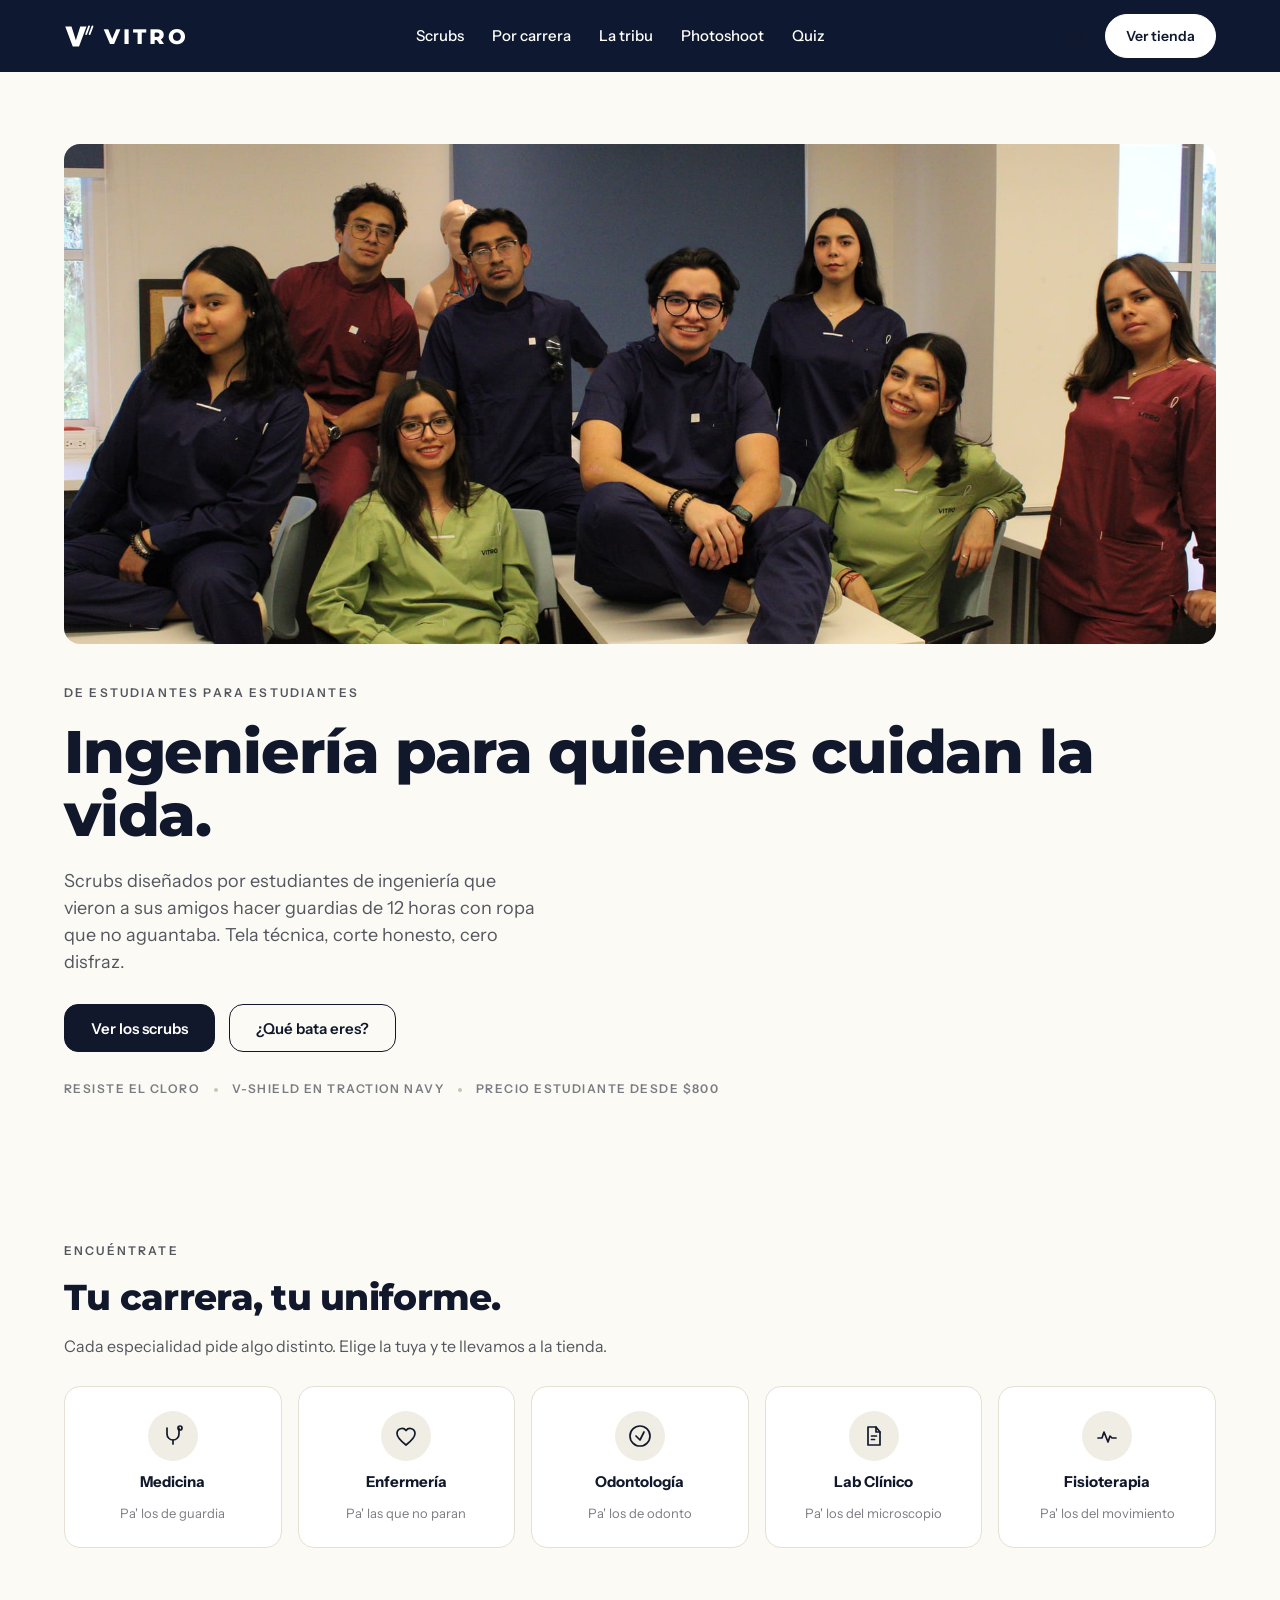
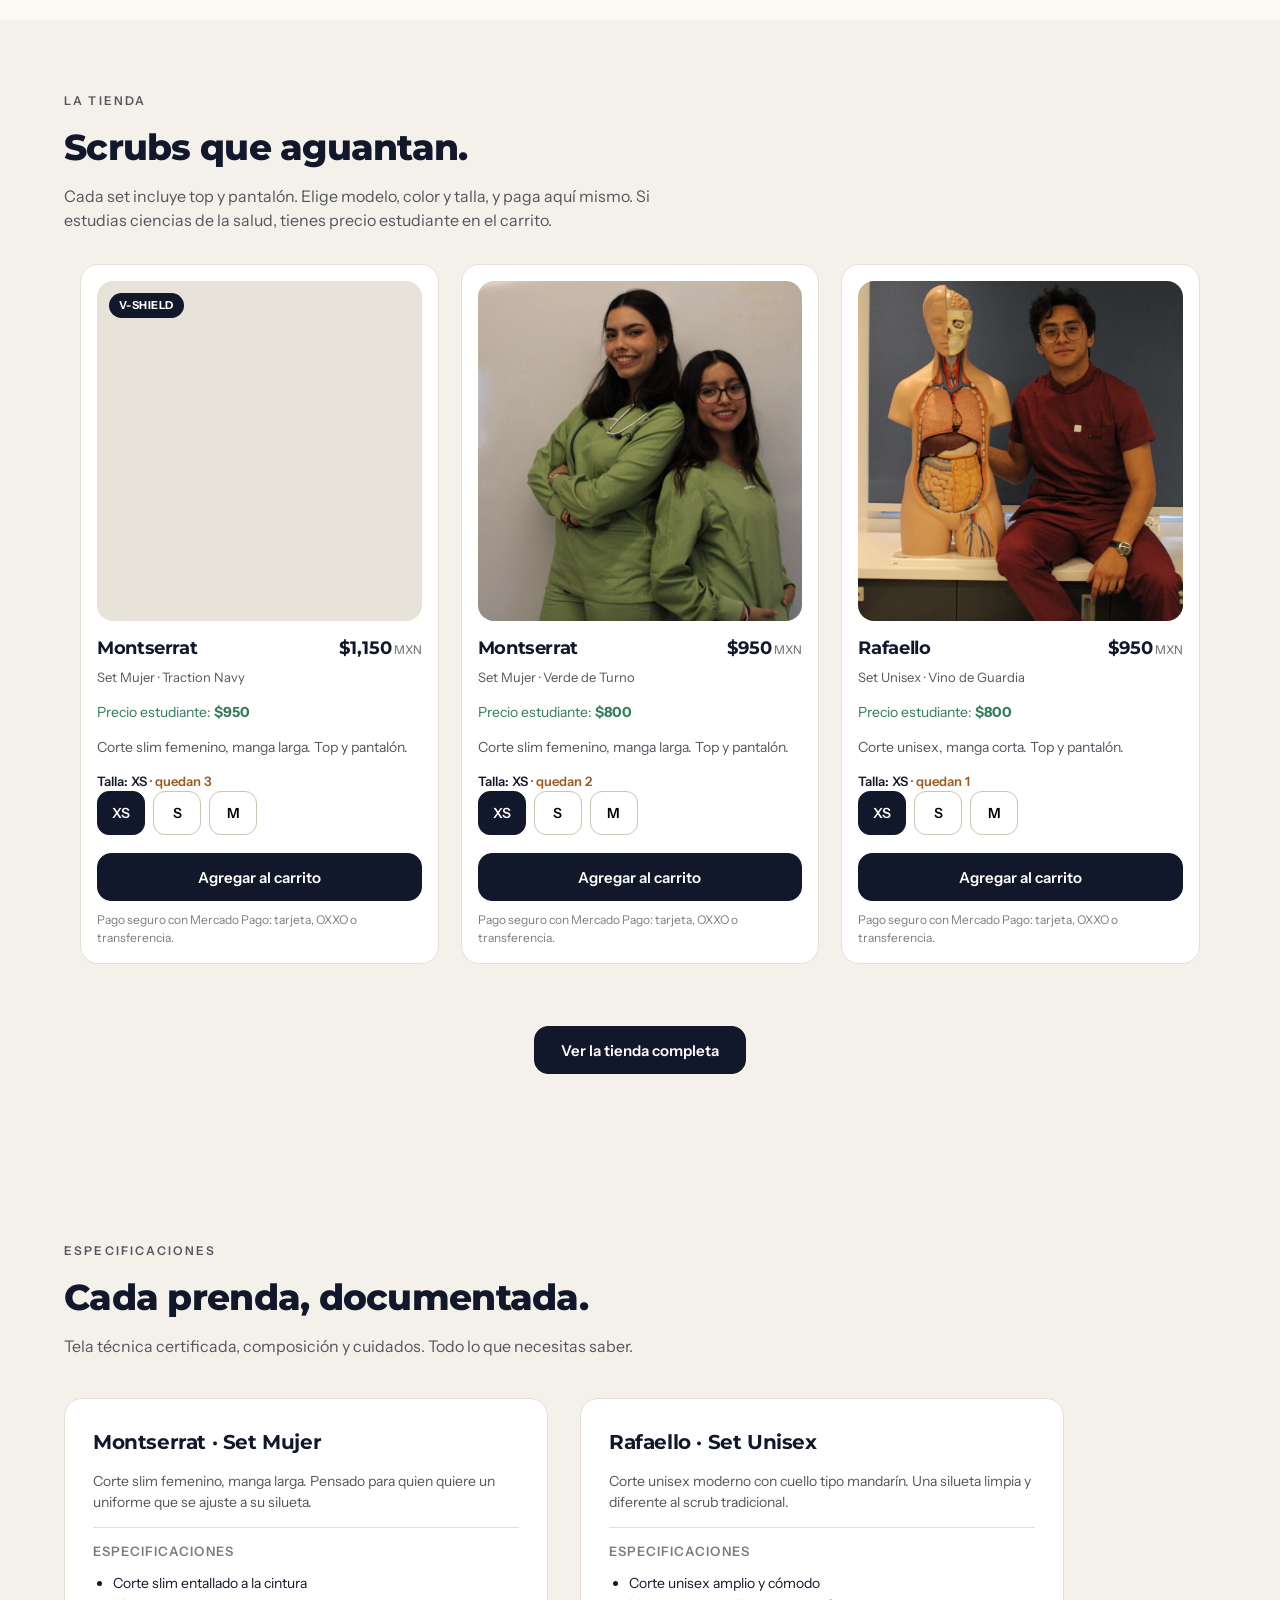
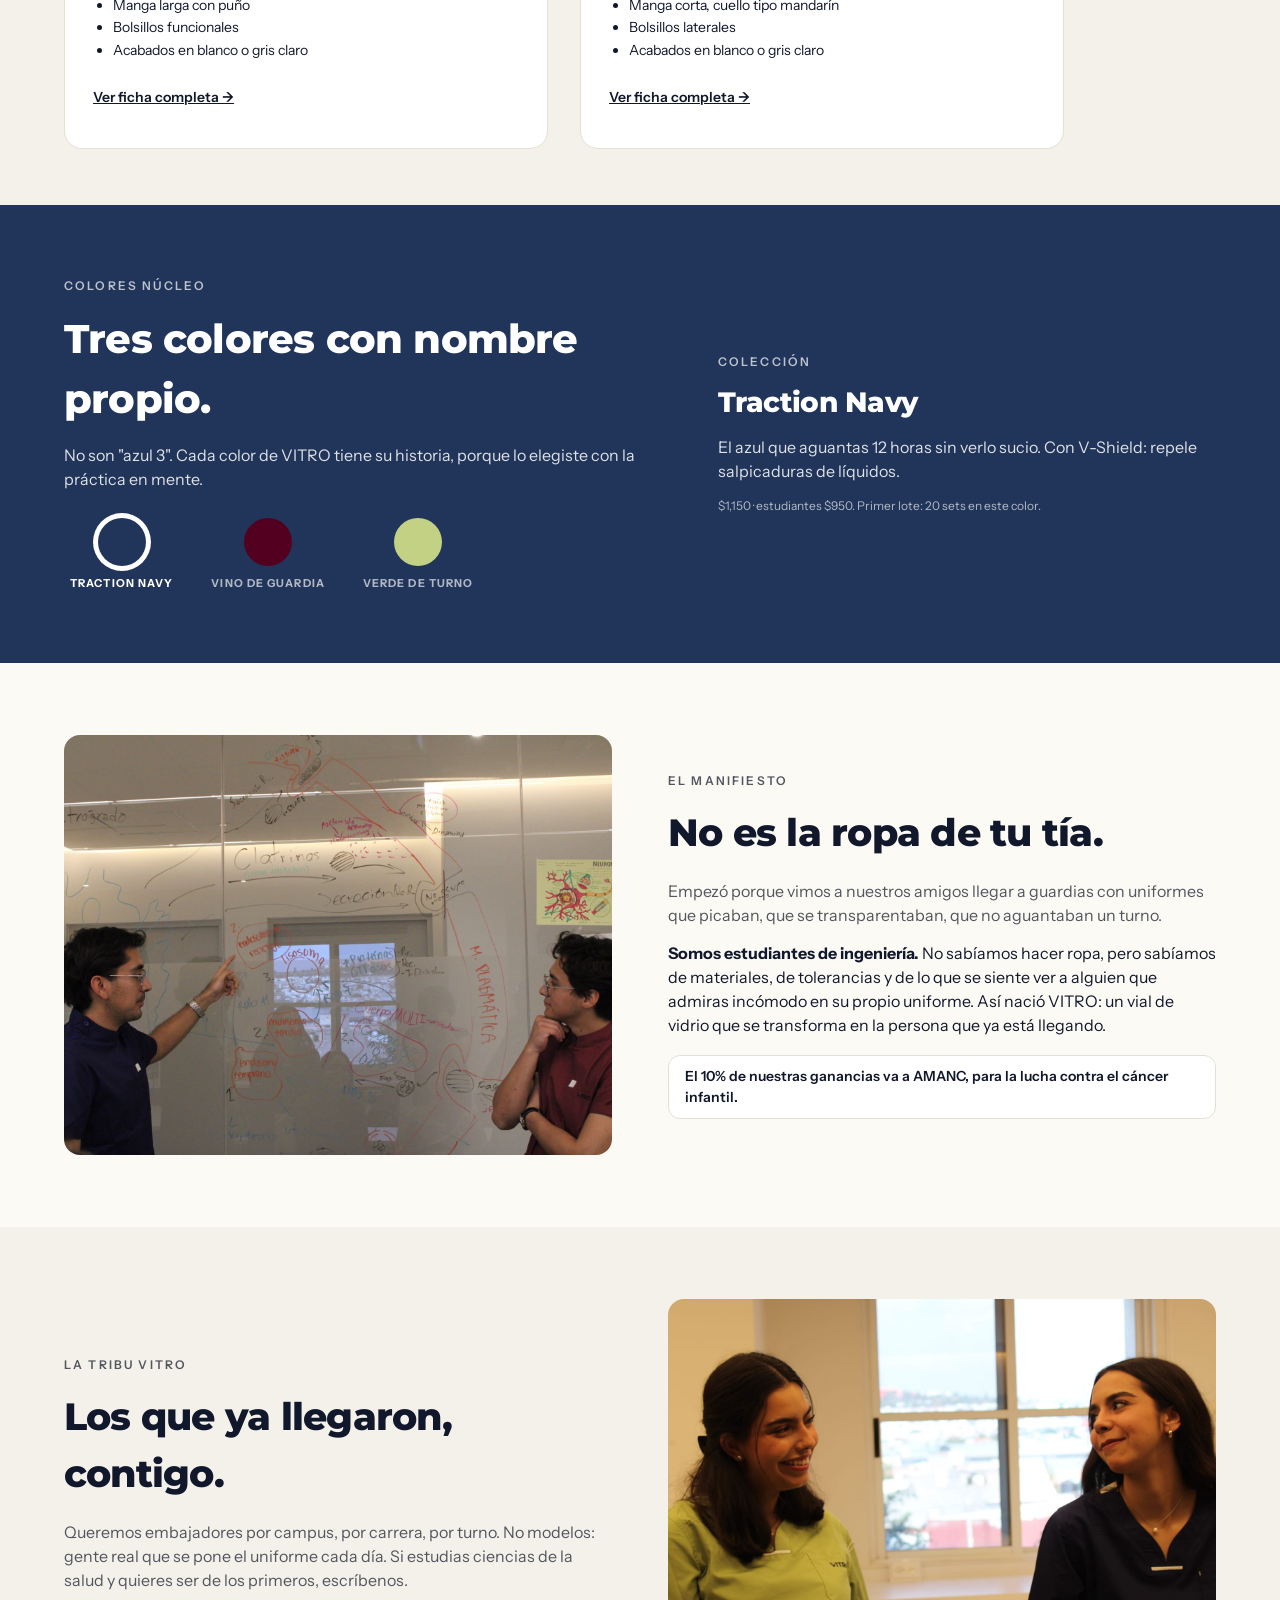
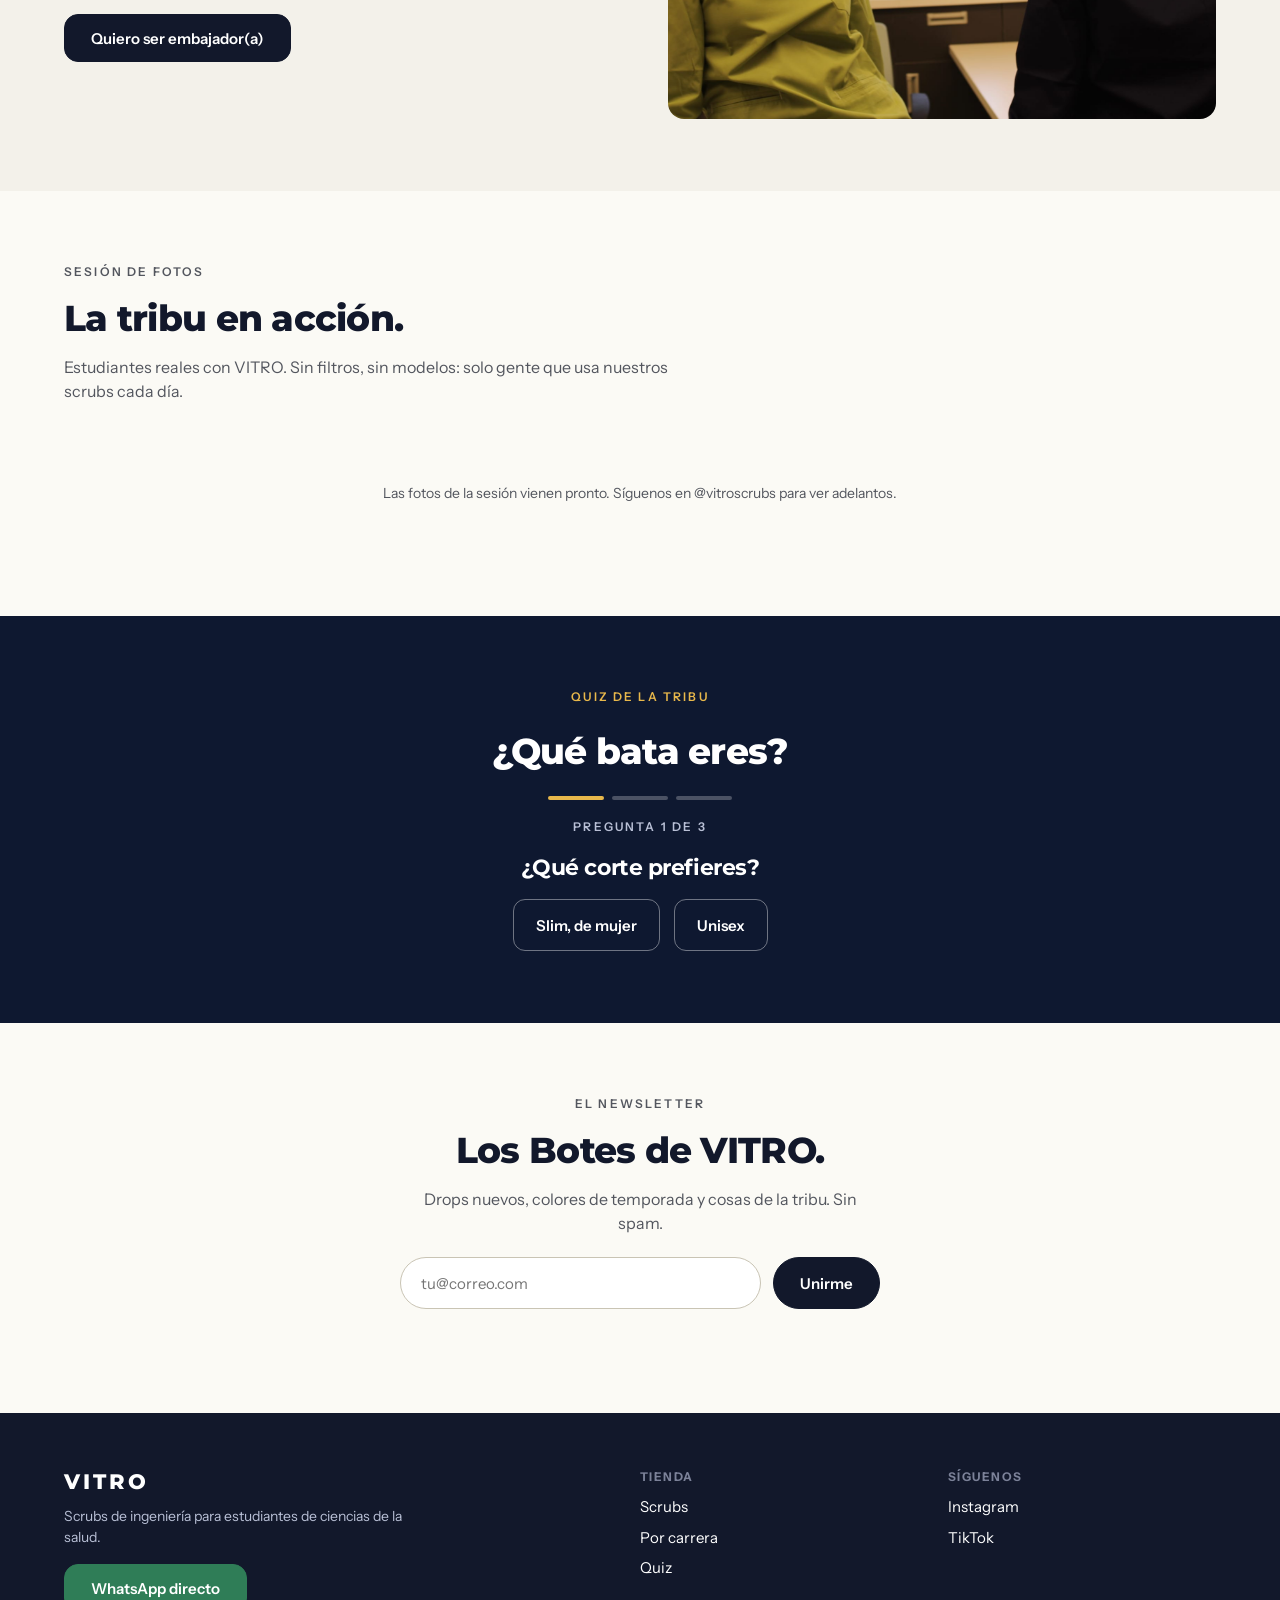
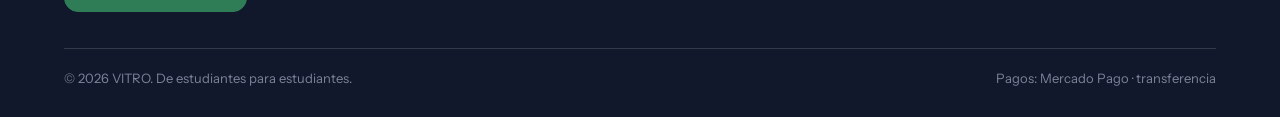
==== public/index.html @ e14210b6 "Ajustes finales: centrar Montserrat verde, cambiar imágenes de productos - Montserrat verde: centrar" ====
<!doctype html>
<html lang="es">
<head>
<meta charset="utf-8">
<meta name="viewport" content="width=device-width, initial-scale=1">
<title>VITRO | Scrubs de ingeniería para estudiantes de ciencias de la salud</title>
<meta name="description" content="Scrubs de grado profesional diseñados por estudiantes de ingeniería, para estudiantes de medicina, enfermería, odontología y fisioterapia. Set completo $800 MXN.">
<meta property="og:title" content="VITRO | Scrubs para estudiantes de ciencias de la salud">
<meta property="og:description" content="De estudiantes para estudiantes. Set completo $800 MXN.">
<link rel="preconnect" href="https://fonts.googleapis.com">
<link rel="preconnect" href="https://fonts.gstatic.com" crossorigin>
<link href="https://fonts.googleapis.com/css2?family=Instrument+Sans:wght@400;500;600&family=Montserrat:wght@600;700;800&display=swap" rel="stylesheet">
<style>
:root{
  --bg:#FBFAF5; --bg2:#F3F1EA; --ink:#12182B; --muted:#53565E; --soft:#7A7C82;
  --line:#E4E0D3; --ph:#E7E3D9; --navy:#0E1830; --gold:#E8B84B;
  --c-navy:#1E2C4C; --c-vino:#7C2343; --c-verde:#A7CDB6;
  --head:'Montserrat','Verdana',sans-serif; --body:'Instrument Sans','Segoe UI',Helvetica,sans-serif;
}
*{box-sizing:border-box}
html{scroll-behavior:smooth}
@media (prefers-reduced-motion:reduce){html{scroll-behavior:auto}}
body{margin:0;background:var(--bg);color:var(--ink);font-family:var(--body);-webkit-font-smoothing:antialiased;line-height:1.5}
a{color:inherit;text-decoration:none}
a:focus-visible,button:focus-visible,input:focus-visible{outline:3px solid var(--ink);outline-offset:3px}
.dark a:focus-visible,.dark button:focus-visible,.dark input:focus-visible{outline-color:var(--gold)}
h1,h2,h3{font-family:var(--head);margin:0;letter-spacing:-.02em}
p{margin:0}
.wrap{max-width:1200px;margin:0 auto;padding:0 24px}
.eyebrow{font-size:12px;font-weight:600;letter-spacing:.18em;text-transform:uppercase;color:var(--muted)}
.dark .eyebrow{color:var(--gold)}
.btn{display:inline-flex;align-items:center;justify-content:center;gap:10px;min-height:48px;padding:0 26px;border-radius:14px;border:1.5px solid var(--ink);background:var(--ink);color:#fff;font:600 15px var(--body);cursor:pointer}
.btn:hover{opacity:.9}
.btn.ghost{background:transparent;color:var(--ink)}
.btn.wa{background:#2F7D57;border-color:#2F7D57}
.btn[aria-disabled=true]{opacity:.45;cursor:not-allowed}
.ph{background:var(--ph) center/cover no-repeat;border-radius:16px;display:flex;flex-direction:column;align-items:center;justify-content:center;gap:10px;color:#8B8778;font-size:14px;font-weight:600;text-align:center;padding:16px}
section{padding:72px 0}

/* header */
header.top{position:sticky;top:0;z-index:20;background:var(--navy);border-bottom:none}
.top .wrap{display:flex;align-items:center;justify-content:space-between;height:72px;gap:16px}
.logo{display:flex;align-items:center;gap:10px;font:800 21px var(--head);letter-spacing:.14em;color:#fff}
nav.main{display:flex;gap:28px}
nav.main a{font-size:15px;font-weight:500;color:#fff}
nav.main a:hover{text-decoration:underline;text-underline-offset:6px}
.top .btn{min-height:44px;border-radius:22px;padding:0 20px;font-size:14px;background:#fff;color:var(--navy);border-color:#fff}
.top .btn:hover{opacity:.9}
.cartbtn{color:#fff}

/* hero */
.hero .wrap{display:grid;grid-template-columns:1fr;gap:40px;align-items:start}
.hero h1{font-size:clamp(38px,5.4vw,60px);line-height:1.05;font-weight:800;margin:18px 0 22px}
.hero p.lead{font-size:18px;color:var(--muted);max-width:480px}
.hero .cta{display:flex;flex-wrap:wrap;gap:14px;margin:28px 0}
.hero .tags{display:flex;flex-wrap:wrap;gap:8px 14px;font-size:12px;font-weight:600;letter-spacing:.12em;text-transform:uppercase;color:var(--soft)}
.hero .tags span+span::before{content:"";display:inline-block;width:4px;height:4px;border-radius:2px;background:#C9C4B4;margin-right:14px;vertical-align:middle}
.hero .ph{min-height:500px;width:100%}
.hero .rel{width:100%;grid-column:1;order:1}
.hero > .wrap > div:first-child{order:2}
.hero .badge{position:absolute;left:20px;bottom:20px;background:#fff;border-radius:14px;padding:12px 18px;box-shadow:0 20px 40px -20px rgba(18,24,43,.35);text-align:left}
.badge small{display:block;font-size:11px;font-weight:700;letter-spacing:.12em;text-transform:uppercase;color:var(--soft)}
.badge b{font-size:15px}
.rel{position:relative}

/* carreras */
.careers .grid{display:grid;grid-template-columns:repeat(5,1fr);gap:16px;margin-top:28px}
.career{border:1px solid var(--line);background:#fff;border-radius:16px;padding:24px 16px;text-align:center;display:flex;flex-direction:column;align-items:center;gap:10px;cursor:pointer;font:inherit;color:inherit}
.career:hover{border-color:var(--ink)}
.career .ic{width:50px;height:50px;border-radius:25px;background:#F0EEE4;display:flex;align-items:center;justify-content:center}
.career b{font-size:15px}.career span{font-size:13px;color:var(--soft)}
.sec-head{display:flex;flex-direction:column;gap:10px;max-width:640px}
.sec-head h2{font-size:clamp(28px,3.4vw,36px);font-weight:800}
.sec-head p{color:var(--muted)}

/* tienda */
.shop{background:var(--bg2)}
.products{display:grid;grid-template-columns:repeat(3,minmax(0,1fr));gap:22px;margin:32px auto 0;max-width:1120px}
.card{background:#fff;border:1px solid var(--line);border-radius:18px;padding:16px;display:flex;flex-direction:column;gap:14px}
.card .ph{height:340px;position:relative;background-position:var(--pos,center)}
.card.pick{box-shadow:0 0 0 3px var(--ink)}
.card .kind{font-size:13px;color:var(--muted);margin-top:-8px}
.ph.nophoto::after{content:"Foto próximamente"}
.card .row{display:flex;justify-content:space-between;align-items:baseline;gap:12px}
.card h3{font-size:18px;font-weight:700}
.price{font:700 18px var(--head)}
.card .desc{font-size:14px;color:var(--muted)}
.lbl{font-size:13px;font-weight:600}
.mxn{font:500 12px var(--body);color:var(--soft)}
.stu{font-size:14px;color:#2F7D57}.stu b{font-weight:700}
.few{color:#9C5A1F;font-weight:600}
.chk{display:flex;gap:10px;align-items:flex-start;padding:12px;border:1px solid var(--line);border-radius:12px;background:#FBFAF5;font-size:14px;line-height:1.4;cursor:pointer}
.chk input{margin-top:3px;width:20px;height:20px;flex:none}
.chk small{color:var(--muted);font-size:13px}
.dots{display:flex;gap:12px;flex-wrap:wrap}
.dot{border:0;background:none;cursor:pointer;padding:0;display:flex;align-items:center;gap:8px;font:500 13px var(--body);color:var(--ink);min-height:44px}
.dot i{width:26px;height:26px;border-radius:13px;display:block;box-shadow:inset 0 0 0 1px rgba(18,24,43,.2)}
.dot[aria-pressed=true] i{box-shadow:0 0 0 3px #fff,0 0 0 5px var(--ink)}
.dot[disabled]{opacity:.5;cursor:not-allowed}
.sizes{display:flex;gap:8px;flex-wrap:wrap}
.size{min-width:48px;min-height:44px;border-radius:12px;border:1px solid #C9C4B4;background:#fff;font:600 14px var(--body);cursor:pointer}
.size[aria-pressed=true]{background:var(--ink);border-color:var(--ink);color:#fff}
.buy{display:flex;flex-direction:column;gap:10px;margin-top:4px}
.note{font-size:12px;color:var(--soft)}
.chip{position:absolute;top:12px;left:12px;background:var(--ink);color:#fff;border-radius:999px;font-size:11px;font-weight:700;letter-spacing:.04em;padding:4px 10px}
.soon{font-size:12px;color:var(--soft)}

/* colores */
.colors{background:var(--navy);color:#fff;transition:background-color .3s ease}
.colors .wrap{display:grid;grid-template-columns:1.2fr 1fr;gap:56px;align-items:center}
.colors h2{font-size:clamp(30px,4vw,40px);font-weight:800;margin:14px 0;color:#fff}
.colors p{color:rgba(255,255,255,.85)}
.colors .eyebrow{color:rgba(255,255,255,.7)}
.swatches{display:flex;gap:26px;margin-top:26px;flex-wrap:wrap}
.sw{border:0;background:none;cursor:pointer;color:#fff;display:flex;flex-direction:column;align-items:center;gap:10px;font:700 11px var(--body);letter-spacing:.1em;text-transform:uppercase;min-height:44px}
.sw i{width:48px;height:48px;border-radius:24px;display:block}
.sw[aria-pressed=true] i{box-shadow:0 0 0 3px rgba(255,255,255,.3),0 0 0 5px #fff}
.sw span{color:rgba(255,255,255,.65)}.sw[aria-pressed=true] span{color:#fff}
.colors h3{font-size:28px;font-weight:800;margin:10px 0 12px;color:#fff}

/* manifiesto / tribu */
.two{display:grid;grid-template-columns:1fr 1fr;gap:56px;align-items:center}
.two .ph{min-height:420px}
.two h2{font-size:clamp(28px,3.6vw,38px);font-weight:800;margin:14px 0 18px}
.two p+p{margin-top:14px}
.two .muted{color:var(--muted)}
.tribe{background:var(--bg2)}
.amanc{display:inline-block;margin-top:18px;padding:10px 16px;border-radius:12px;background:#fff;border:1px solid var(--line);font-size:14px;font-weight:600}

/* quiz */
.quiz{background:var(--navy);color:#fff;text-align:center}
.quiz .box{max-width:720px;margin:0 auto;display:flex;flex-direction:column;align-items:center;gap:18px}
.quiz h2{font-size:clamp(28px,4vw,36px);font-weight:800}
.bar{display:flex;gap:8px}
.bar i{display:block;width:56px;height:4px;border-radius:2px;background:rgba(255,255,255,.25)}
.bar i.on{background:var(--gold)}
.q{font:700 22px var(--head)}
.opts{display:flex;flex-wrap:wrap;gap:14px;justify-content:center}
.opt{min-height:52px;padding:0 22px;border:1.5px solid rgba(255,255,255,.4);border-radius:12px;background:transparent;color:#fff;font:600 15px var(--body);cursor:pointer}
.opt:hover{background:rgba(255,255,255,.1)}
.result{display:flex;flex-direction:column;align-items:center;gap:14px}
.result h3{font-size:28px;font-weight:800}
.result p{color:#B9C0D6;max-width:520px}
.quiz .btn{background:#fff;color:var(--ink);border-color:#fff}
.quiz .btn.ghost{background:transparent;color:#fff;border-color:rgba(255,255,255,.5)}

/* newsletter */
.news{text-align:center}
.news form{display:flex;gap:12px;max-width:480px;margin:22px auto 0}
.news input{flex:1;min-height:52px;border:1px solid #C9C4B4;border-radius:26px;padding:0 20px;font:15px var(--body);background:#fff;color:var(--ink)}
.news .btn{border-radius:26px}
.news .msg{margin-top:12px;font-size:14px;color:var(--muted);min-height:20px}

/* footer */
footer{background:var(--ink);color:#fff;padding:56px 0 28px}
footer .cols{display:grid;grid-template-columns:2fr 1fr 1fr;gap:40px}
footer h4{margin:0 0 12px;font:700 12px var(--body);letter-spacing:.12em;text-transform:uppercase;color:#7C8299}
footer a{display:block;font-size:15px;margin-bottom:8px}
footer p{color:#B9C0D6;font-size:14px;max-width:340px;margin:12px 0 16px}
footer .legal{margin-top:36px;padding-top:20px;border-top:1px solid rgba(255,255,255,.15);display:flex;justify-content:space-between;flex-wrap:wrap;gap:10px;font-size:13px;color:#7C8299}
.sr{position:absolute;width:1px;height:1px;overflow:hidden;clip:rect(0 0 0 0)}

/* carrito */
.cartbtn{position:relative;min-height:44px;min-width:44px;border:0;background:none;cursor:pointer;display:flex;align-items:center;justify-content:center;color:var(--ink)}
.cartbtn b{position:absolute;top:2px;right:0;min-width:18px;height:18px;border-radius:9px;background:var(--ink);color:#fff;font:700 11px var(--body);display:flex;align-items:center;justify-content:center;padding:0 4px}
.cartbtn b[hidden]{display:none}
.veil{position:fixed;inset:0;background:rgba(18,24,43,.45);z-index:40}
.drawer{position:fixed;top:0;right:0;bottom:0;width:min(440px,100%);background:#fff;z-index:50;display:flex;flex-direction:column;box-shadow:-20px 0 40px -20px rgba(18,24,43,.35)}
.drawer[hidden],.veil[hidden]{display:none}
.drawer header{display:flex;justify-content:space-between;align-items:center;padding:18px 20px;border-bottom:1px solid var(--line)}
.drawer header h2{font-size:20px;font-weight:800}
.x{min-width:44px;min-height:44px;border:0;background:none;font-size:26px;cursor:pointer;color:var(--ink)}
.dbody{flex:1;overflow:auto;padding:16px 20px;display:flex;flex-direction:column;gap:14px}
.line{display:grid;grid-template-columns:1fr auto;gap:6px 12px;padding-bottom:14px;border-bottom:1px solid var(--line)}
.line b{font-size:15px}.line small{display:block;color:var(--muted);font-size:13px}
.qty{display:flex;align-items:center;gap:6px}
.qty button{width:36px;height:36px;border-radius:10px;border:1px solid #C9C4B4;background:#fff;font:600 16px var(--body);cursor:pointer}
.qty span{min-width:22px;text-align:center;font-weight:600}
.rm{border:0;background:none;color:var(--soft);font:500 13px var(--body);text-decoration:underline;cursor:pointer;min-height:36px}
.dfoot{border-top:1px solid var(--line);padding:16px 20px;display:flex;flex-direction:column;gap:10px}
.tot{display:flex;justify-content:space-between;font-size:15px}
.tot.big{font:800 18px var(--head)}
.field{display:flex;flex-direction:column;gap:4px}
.field label{font-size:13px;font-weight:600}
.field input,.field select{min-height:46px;border:1px solid #C9C4B4;border-radius:10px;padding:0 12px;font:15px var(--body);background:#fff;color:var(--ink);width:100%}
.f2{display:grid;grid-template-columns:1fr 1fr;gap:10px}
.err{color:#9B1C1C;font-size:13px;min-height:18px}
.empty{color:var(--muted);text-align:center;padding:40px 0}

@media (max-width:900px){
  nav.main{display:none}
  .hero .wrap,.colors .wrap,.two{grid-template-columns:1fr;gap:32px}
  .hero .ph{min-height:360px}
  .careers .grid{grid-template-columns:repeat(2,1fr)}
  .products{grid-template-columns:repeat(2,minmax(0,1fr))}
  section{padding:56px 0}
  footer .cols{grid-template-columns:1fr}
  .news form{flex-direction:column}
}
@media (max-width:600px){
  .products{grid-template-columns:1fr}
  .card .ph{height:360px}
}
</style>
</head>
<body>

<header class="top">
  <div class="wrap">
    <a class="logo" href="#inicio" aria-label="VITRO, inicio">
      <svg width="30" height="25" viewBox="0 0 48 40" aria-hidden="true"><polygon points="2,4 12,4 19,26 26,4 36,4 24,36 14,36" fill="#fff"/><path d="M40 4 L35.5 16 M45.5 4 L41 16" fill="none" stroke="#fff" stroke-width="3" stroke-linecap="round"/></svg>
      VITRO
    </a>
    <nav class="main" aria-label="Principal">
      <a href="#tienda">Scrubs</a>
      <a href="#carreras">Por carrera</a>
      <a href="#tribu">La tribu</a>
      <a href="#photoshoot">Photoshoot</a>
      <a href="#quiz">Quiz</a>
    </nav>
    <div style="display:flex;align-items:center;gap:8px">
      <button type="button" class="cartbtn" id="opencart" aria-label="Abrir carrito">
        <svg width="22" height="22" viewBox="0 0 24 24" fill="none" stroke="currentColor" stroke-width="1.8" stroke-linecap="round" stroke-linejoin="round" aria-hidden="true"><path d="M5 8 H19 L18 21 H6 Z"/><path d="M9 8 V6.5 A3 3 0 0 1 15 6.5 V8"/></svg>
        <b id="cartcount" hidden>0</b>
      </button>
      <a class="btn" href="#tienda">Ver tienda</a>
    </div>
  </div>
</header>

<div class="veil" id="veil" hidden></div>
<aside class="drawer" id="drawer" role="dialog" aria-modal="true" aria-labelledby="dtitle" hidden>
  <header><h2 id="dtitle">Tu pedido</h2><button type="button" class="x" id="closecart" aria-label="Cerrar carrito">&times;</button></header>
  <div class="dbody" id="dbody"></div>
  <div class="dfoot" id="dfoot"></div>
</aside>

<main id="inicio">

<section class="hero">
  <div class="wrap">
    <div>
      <div class="eyebrow">De estudiantes para estudiantes</div>
      <h1>Ingeniería para quienes cuidan la vida.</h1>
      <p class="lead">Scrubs diseñados por estudiantes de ingeniería que vieron a sus amigos hacer guardias de 12 horas con ropa que no aguantaba. Tela técnica, corte honesto, cero disfraz.</p>
      <div class="cta">
        <a class="btn" href="#tienda">Ver los scrubs</a>
        <a class="btn ghost" href="#quiz">¿Qué bata eres?</a>
      </div>
      <div class="tags"><span>Resiste el cloro</span><span>V-Shield en Traction Navy</span><span>Precio estudiante desde $800</span></div>
    </div>
    <div class="rel">
      <div class="ph" style="background-image:url(img/hero.jpg);background-position:20% 50%" role="img" aria-label="Estudiante en práctica clínica con scrubs VITRO"></div>
    </div>
  </div>
</section>

<section class="careers" id="carreras">
  <div class="wrap">
    <div class="sec-head">
      <div class="eyebrow">Encuéntrate</div>
      <h2>Tu carrera, tu uniforme.</h2>
      <p>Cada especialidad pide algo distinto. Elige la tuya y te llevamos a la tienda.</p>
    </div>
    <div class="grid">
      <a class="career" href="#tienda"><span class="ic"><svg width="24" height="24" viewBox="0 0 24 24" fill="none" stroke="#12182B" stroke-width="1.7" stroke-linecap="round" stroke-linejoin="round" aria-hidden="true"><path d="M6 4 V10 A6 6 0 0 0 18 10 V4"/><circle cx="19" cy="4" r="2"/><path d="M12 16 V20"/></svg></span><b>Medicina</b><span>Pa' los de guardia</span></a>
      <a class="career" href="#tienda"><span class="ic"><svg width="24" height="24" viewBox="0 0 24 24" fill="none" stroke="#12182B" stroke-width="1.7" stroke-linecap="round" stroke-linejoin="round" aria-hidden="true"><path d="M12 21 C7 17 3 13.5 3 9.4 A5 5 0 0 1 12 6.5 A5 5 0 0 1 21 9.4 C21 13.5 17 17 12 21 Z"/></svg></span><b>Enfermería</b><span>Pa' las que no paran</span></a>
      <a class="career" href="#tienda"><span class="ic"><svg width="24" height="24" viewBox="0 0 24 24" fill="none" stroke="#12182B" stroke-width="1.7" stroke-linecap="round" stroke-linejoin="round" aria-hidden="true"><path d="M12 2 C6.48 2 2 6.48 2 12 C2 17.52 6.48 22 12 22 C17.52 22 22 17.52 22 12 C22 6.48 17.52 2 12 2 Z"/><path d="M8 12 L12 16 L16 8"/></svg></span><b>Odontología</b><span>Pa' los de odonto</span></a>
      <a class="career" href="#tienda"><span class="ic"><svg width="24" height="24" viewBox="0 0 24 24" fill="none" stroke="#12182B" stroke-width="1.7" stroke-linecap="round" stroke-linejoin="round" aria-hidden="true"><path d="M6 3 H14 L18 8 V21 H6 Z"/><path d="M14 3 V8 H18"/><path d="M9.5 12 H14.5 M9.5 15.5 H12.5"/></svg></span><b>Lab Clínico</b><span>Pa' los del microscopio</span></a>
      <a class="career" href="#tienda"><span class="ic"><svg width="24" height="24" viewBox="0 0 24 24" fill="none" stroke="#12182B" stroke-width="1.7" stroke-linecap="round" stroke-linejoin="round" aria-hidden="true"><path d="M3 14 H7 L9 8 L13 18 L15 12 L17 14 H21"/></svg></span><b>Fisioterapia</b><span>Pa' los del movimiento</span></a>
    </div>
  </div>
</section>

<section class="shop" id="tienda">
  <div class="wrap">
    <div class="sec-head">
      <div class="eyebrow">La tienda</div>
      <h2>Scrubs que aguantan.</h2>
      <p>Cada set incluye top y pantalón. Elige modelo, color y talla, y paga aquí mismo. Si estudias ciencias de la salud, tienes precio estudiante en el carrito.</p>
    </div>
    <div class="products" id="products" aria-live="polite"></div>
  </div>
</section>

<section id="fichas" style="background:var(--bg2);padding:56px 0">
  <div class="wrap">
    <div class="sec-head" style="margin-bottom:40px">
      <div class="eyebrow">Especificaciones</div>
      <h2>Cada prenda, documentada.</h2>
      <p>Tela técnica certificada, composición y cuidados. Todo lo que necesitas saber.</p>
    </div>
    <div style="display:grid;grid-template-columns:repeat(2,1fr);gap:32px;max-width:1000px">
      <article style="background:#fff;border:1px solid var(--line);border-radius:18px;padding:28px;display:flex;flex-direction:column;gap:14px">
        <h3 style="font-size:20px;font-weight:700">Montserrat · Set Mujer</h3>
        <p style="color:var(--muted);font-size:14px">Corte slim femenino, manga larga. Pensado para quien quiere un uniforme que se ajuste a su silueta.</p>
        <div style="border-top:1px solid var(--line);padding-top:14px">
          <p style="font-size:13px;color:var(--soft);text-transform:uppercase;font-weight:600;letter-spacing:.08em;margin-bottom:10px">Especificaciones</p>
          <ul style="margin:0;padding-left:20px;font-size:14px;line-height:1.6;color:var(--ink)">
            <li>Corte slim entallado a la cintura</li>
            <li>Manga larga con puño</li>
            <li>Bolsillos funcionales</li>
            <li>Acabados en blanco o gris claro</li>
          </ul>
        </div>
        <a href="fichas.html" style="display:inline-block;margin-top:auto;padding:12px 0;color:var(--ink);font-weight:600;text-decoration:underline;font-size:14px">Ver ficha completa →</a>
      </article>
      <article style="background:#fff;border:1px solid var(--line);border-radius:18px;padding:28px;display:flex;flex-direction:column;gap:14px">
        <h3 style="font-size:20px;font-weight:700">Rafaello · Set Unisex</h3>
        <p style="color:var(--muted);font-size:14px">Corte unisex moderno con cuello tipo mandarín. Una silueta limpia y diferente al scrub tradicional.</p>
        <div style="border-top:1px solid var(--line);padding-top:14px">
          <p style="font-size:13px;color:var(--soft);text-transform:uppercase;font-weight:600;letter-spacing:.08em;margin-bottom:10px">Especificaciones</p>
          <ul style="margin:0;padding-left:20px;font-size:14px;line-height:1.6;color:var(--ink)">
            <li>Corte unisex amplio y cómodo</li>
            <li>Manga corta, cuello tipo mandarín</li>
            <li>Bolsillos laterales</li>
            <li>Acabados en blanco o gris claro</li>
          </ul>
        </div>
        <a href="fichas.html" style="display:inline-block;margin-top:auto;padding:12px 0;color:var(--ink);font-weight:600;text-decoration:underline;font-size:14px">Ver ficha completa →</a>
      </article>
    </div>
  </div>
</section>

<section class="colors dark" id="colores">
  <div class="wrap">
    <div>
      <div class="eyebrow">Colores núcleo</div>
      <h2>Tres colores con nombre propio.</h2>
      <p>No son "azul 3". Cada color de VITRO tiene su historia, porque lo elegiste con la práctica en mente.</p>
      <div class="swatches" id="swatches" role="group" aria-label="Colores VITRO"></div>
    </div>
    <div>
      <div class="eyebrow">Colección</div>
      <h3 id="cname"></h3>
      <p id="cdesc"></p>
      <p id="cstatus" class="note" style="margin-top:14px;color:#B9C0D6"></p>
    </div>
  </div>
</section>

<section id="manifiesto">
  <div class="wrap two">
    <div class="ph" style="background-image:url(img/manifiesto.jpg)" role="img" aria-label="Estudiante estudiando de noche en la biblioteca"></div>
    <div>
      <div class="eyebrow">El manifiesto</div>
      <h2>No es la ropa de tu tía.</h2>
      <p class="muted">Empezó porque vimos a nuestros amigos llegar a guardias con uniformes que picaban, que se transparentaban, que no aguantaban un turno.</p>
      <p><b>Somos estudiantes de ingeniería.</b> No sabíamos hacer ropa, pero sabíamos de materiales, de tolerancias y de lo que se siente ver a alguien que admiras incómodo en su propio uniforme. Así nació VITRO: un vial de vidrio que se transforma en la persona que ya está llegando.</p>
      <div class="amanc">El 10% de nuestras ganancias va a AMANC, para la lucha contra el cáncer infantil.</div>
    </div>
  </div>
</section>

<section class="tribe" id="tribu">
  <div class="wrap two">
    <div>
      <div class="eyebrow">La tribu VITRO</div>
      <h2>Los que ya llegaron, contigo.</h2>
      <p class="muted">Queremos embajadores por campus, por carrera, por turno. No modelos: gente real que se pone el uniforme cada día. Si estudias ciencias de la salud y quieres ser de los primeros, escríbenos.</p>
      <p style="margin-top:22px"><a class="btn" id="ambassador" href="#">Quiero ser embajador(a)</a></p>
    </div>
    <div class="ph" style="background-image:url(img/tribu.jpg)" role="img" aria-label="Estudiantes con scrubs VITRO en el campus"></div>
  </div>
</section>

<section id="photoshoot" style="background:var(--bg);padding:72px 0">
  <div class="wrap">
    <div class="sec-head" style="margin-bottom:40px">
      <div class="eyebrow">Sesión de fotos</div>
      <h2>La tribu en acción.</h2>
      <p>Estudiantes reales con VITRO. Sin filtros, sin modelos: solo gente que usa nuestros scrubs cada día.</p>
    </div>
    <div id="photogrid" style="display:grid;grid-template-columns:repeat(auto-fit,minmax(280px,1fr));gap:16px"></div>
  </div>
</section>

<!-- Lightbox para fotoshoot -->
<div id="lightbox" style="display:none;position:fixed;inset:0;background:rgba(0,0,0,.9);z-index:60;padding:20px;overflow:auto" role="dialog" aria-modal="true" aria-labelledby="lb-title">
  <div style="max-width:1000px;margin:0 auto;position:relative">
    <button id="lb-close" type="button" style="position:absolute;top:-50px;right:0;width:44px;height:44px;border:none;background:none;color:#fff;font-size:32px;cursor:pointer;z-index:70" aria-label="Cerrar">&times;</button>
    <div id="lb-content" style="display:flex;align-items:center;justify-content:center;gap:20px;flex-wrap:wrap">
      <button id="lb-prev" type="button" style="width:44px;height:44px;border:1px solid #fff;background:none;color:#fff;cursor:pointer;border-radius:8px;font-size:20px;display:flex;align-items:center;justify-content:center" aria-label="Anterior">‹</button>
      <div style="flex:1;min-width:300px;display:flex;align-items:center;justify-content:center">
        <img id="lb-img" src="" alt="" style="max-width:100%;max-height:70vh;border-radius:8px">
      </div>
      <button id="lb-next" type="button" style="width:44px;height:44px;border:1px solid #fff;background:none;color:#fff;cursor:pointer;border-radius:8px;font-size:20px;display:flex;align-items:center;justify-content:center" aria-label="Siguiente">›</button>
    </div>
    <p id="lb-title" style="color:#fff;text-align:center;margin-top:20px;font-size:14px"></p>
  </div>
</div>

<section class="quiz dark" id="quiz">
  <div class="wrap">
    <div class="box">
      <div class="eyebrow">Quiz de la tribu</div>
      <h2>¿Qué bata eres?</h2>
      <div id="quizbody" style="display:flex;flex-direction:column;align-items:center;gap:18px;width:100%"></div>
    </div>
  </div>
</section>

<section class="news" id="newsletter">
  <div class="wrap">
    <div class="eyebrow">El newsletter</div>
    <h2 style="font-size:clamp(28px,3.6vw,36px);font-weight:800;margin:10px 0">Los Botes de VITRO.</h2>
    <p style="color:var(--muted);max-width:480px;margin:0 auto">Drops nuevos, colores de temporada y cosas de la tribu. Sin spam.</p>
    <form id="nform" novalidate>
      <label class="sr" for="nmail">Tu correo</label>
      <input id="nmail" type="email" placeholder="tu@correo.com" autocomplete="email" required>
      <button class="btn" type="submit">Unirme</button>
    </form>
    <p class="msg" id="nmsg" role="status"></p>
  </div>
</section>

</main>

<footer>
  <div class="wrap">
    <div class="cols">
      <div>
        <div class="logo" style="color:#fff">VITRO</div>
        <p>Scrubs de ingeniería para estudiantes de ciencias de la salud.</p>
        <a class="btn wa" id="fwa" href="#" style="display:inline-flex;margin:0">WhatsApp directo</a>
      </div>
      <div>
        <h4>Tienda</h4>
        <a href="#tienda">Scrubs</a>
        <a href="#carreras">Por carrera</a>
        <a href="#quiz">Quiz</a>
      </div>
      <div>
        <h4>Síguenos</h4>
        <a id="fig" href="#">Instagram</a>
        <a id="ftt" href="#">TikTok</a>
      </div>
    </div>
    <div class="legal"><span>© 2026 VITRO. De estudiantes para estudiantes.</span><span>Pagos: Mercado Pago · transferencia</span></div>
  </div>
</footer>

<script src="catalog.js"></script>
<script>
/* ============================================================
   CONFIGURACIÓN — contacto. Precios, stock y envío están en catalog.js
   ============================================================ */
const CONFIG = {
  WHATSAPP: "525613321403",          // tu número con lada país, sin + ni espacios. Ej: 524421234567
  INSTAGRAM: "https://instagram.com/vitroscrubs",
  TIKTOK: "https://www.tiktok.com/@vitroscrubs",
  EMAIL: "hola@vitroscrubs.com",     // se usa si NEWSLETTER_URL está vacío
  NEWSLETTER_URL: ""                 // URL de Formspree / Google Forms (POST con campo "email"); vacío = abre correo
};
/* ============================================================ */

const CAT = window.VITRO_CATALOG;
const $ = (s, el = document) => el.querySelector(s);
const money = n => "$" + n.toLocaleString("es-MX");
const esc = s => String(s).replace(/[&<>"']/g, c => ({ "&": "&amp;", "<": "&lt;", ">": "&gt;", '"': "&quot;", "'": "&#39;" }[c]));
const waLink = text => "https://wa.me/" + CONFIG.WHATSAPP + "?text=" + encodeURIComponent(text);
const MODELS = Object.keys(CAT.models), COLORS = Object.keys(CAT.colors);
const stockOf = (m, c, s) => ((CAT.stock[m + "-" + c] || {})[s]) || 0;
const colorStock = (m, c) => CAT.sizes.reduce((t, s) => t + stockOf(m, c, s), 0);
const unitPrice = (c, stu) => (stu ? CAT.studentPrice : CAT.price)[c];

let student = false;
try { student = localStorage.getItem("vitro-student") === "1"; } catch (_) {}
const setStudent = v => { student = v; try { localStorage.setItem("vitro-student", v ? "1" : "0"); } catch (_) {} };

/* selección: solo la talla, por cada modelo-color (las 6 opciones se ven a la vez) */
const sel = {};
const keyOf = (m, c) => m + "-" + c;
MODELS.forEach(m => COLORS.forEach(c => {
  sel[keyOf(m, c)] = CAT.sizes.find(z => stockOf(m, c, z) > 0) || CAT.sizes[0];
}));
/* posición del recorte de cada foto (ajústala si el encuadre no te gusta): "x% y%" */
const PHOTO_POS = {
  "mujer-verde": "50% 50%" // Centrado
};

/* Mostrar solo estos productos en la tienda principal */
const SHOP_PREVIEW = ["mujer-navy", "mujer-verde", "unisex-vino"];

/* Mapeo de archivos especiales para algunas imágenes */
const IMAGE_NAMES = {
  "mujer-navy": "rafaello navy.jpg",
  "unisex-verde": "loggg.jpg"
};

/* ---------- Tienda ---------- */
function renderProducts() {
  const root = $("#products");
  root.innerHTML = "";
  const productsToShow = SHOP_PREVIEW || MODELS.flatMap(m => COLORS.map(c => keyOf(m, c)));

  productsToShow.forEach(key => {
    const [m, c] = [key.split("-")[0], key.split("-")[1]];
    if (!CAT.models[m] || !CAT.colors[c]) return;

    const M = CAT.models[m], col = CAT.colors[c], size = sel[key];
    const left = stockOf(m, c, size);
    const soldOut = colorStock(m, c) === 0;
    const img = "img/" + (IMAGE_NAMES[key] || key + ".jpg");
    const card = document.createElement("article");
    card.className = "card"; card.id = "card-" + key;
    card.innerHTML = `
      <div class="ph" style="background-image:url(${img});${PHOTO_POS[key] ? "--pos:" + PHOTO_POS[key] : ""}" role="img" aria-label="${esc(M.name)} en ${esc(col.name)}">
        ${col.vshield ? '<span class="chip">V-SHIELD</span>' : ""}
      </div>
      <div class="row"><h3>${esc(M.name)}</h3>
        <span class="price">${money(unitPrice(c, false))}<small class="mxn"> MXN</small></span></div>
      <p class="kind">${esc(M.kind)} · ${esc(col.name)}</p>
      <p class="stu">Precio estudiante: <b>${money(unitPrice(c, true))}</b></p>
      <p class="desc">${esc(M.desc)}</p>
      <div><div class="lbl">Talla: ${esc(size)}${left > 0 && left <= 3 ? ` <span class="few">· quedan ${left}</span>` : ""}</div>
        <div class="sizes" role="group" aria-label="Talla de ${esc(M.name)} ${esc(col.name)}"></div></div>
      <div class="buy"></div>`;
    const probe = new Image();
    probe.onerror = () => $(".ph", card).classList.add("nophoto");
    probe.src = img;
    const sizes = $(".sizes", card);
    CAT.sizes.forEach(z => {
      const b = document.createElement("button");
      const out = stockOf(m, c, z) === 0;
      b.type = "button"; b.className = "size"; b.textContent = z;
      if (out) { b.disabled = true; b.title = "Agotada"; b.style.opacity = ".4"; b.style.textDecoration = "line-through"; }
      b.setAttribute("aria-pressed", z === size);
      b.onclick = () => { sel[key] = z; renderProducts(); };
      sizes.appendChild(b);
    });
    const buy = $(".buy", card);
    const add = document.createElement("button");
    add.type = "button"; add.className = "btn";
    add.textContent = soldOut || left === 0 ? "Agotado" : "Agregar al carrito";
    if (soldOut || left === 0) add.disabled = true;
    add.onclick = () => addToCart(m, c, size);
    buy.appendChild(add);
    const n = document.createElement("p");
    n.className = "note";
    n.textContent = "Pago seguro con Mercado Pago: tarjeta, OXXO o transferencia.";
    buy.appendChild(n);
    root.appendChild(card);
  });

  // Si hay preview, agregar botón a tienda completa
  if (SHOP_PREVIEW) {
    const viewAll = document.createElement("div");
    viewAll.style.cssText = "grid-column:1/-1;text-align:center;padding:40px 0";
    viewAll.innerHTML = '<a class="btn" href="tienda.html" style="display:inline-flex">Ver la tienda completa</a>';
    root.appendChild(viewAll);
  }
}

/* ---------- Colores ---------- */
let curColor = "navy";
function renderColors() {
  const box = $("#swatches"); box.innerHTML = "";
  COLORS.forEach(c => {
    const b = document.createElement("button");
    b.type = "button"; b.className = "sw";
    b.setAttribute("aria-pressed", c === curColor);
    b.innerHTML = `<i style="background:${CAT.colors[c].hex}"></i><span>${esc(CAT.colors[c].name)}</span>`;
    b.onclick = () => { curColor = c; renderColors(); };
    box.appendChild(b);
  });
  const C = CAT.colors[curColor];
  const total = MODELS.reduce((t, m) => t + colorStock(m, curColor), 0);
  const section = document.querySelector("section[id='colores']");
  if (section) {
    // Cambiar fondo de toda la sección al color seleccionado
    section.style.background = C.hex;
    section.style.color = "#fff";
  }
  const colorModule = document.querySelector("section[id='colores'] > .wrap > div:last-child");
  if (colorModule) {
    colorModule.style.background = "transparent";
    colorModule.style.padding = "0";
  }
  $("#cname").textContent = C.name;
  $("#cname").style.color = "#fff";
  $("#cdesc").textContent = C.desc;
  $("#cdesc").style.color = "rgba(255,255,255,.85)";
  $("#cstatus").textContent = `${money(CAT.price[curColor])} · estudiantes ${money(CAT.studentPrice[curColor])}. Primer lote: ${total} sets en este color.`;
  $("#cstatus").style.color = "rgba(255,255,255,.65)";
}

/* ---------- Quiz ---------- */
const QUESTIONS = [
  { q: "¿Qué corte prefieres?", o: [["Slim, de mujer", "mujer"], ["Unisex", "unisex"]] },
  { q: "¿Qué te importa más de tu uniforme?", o: [["Que repela líquidos y salpicaduras", "liquidos"], ["Que se vea impecable", "look"], ["Que sea cómodo todo el día", "comodo"]] },
  { q: "¿Qué color te representa?", o: [["Serio y clásico", "navy"], ["Con carácter, memorable", "vino"], ["Fresco y ligero", "verde"]] }
];
let qi = 0, answers = [];
function renderQuiz() {
  const box = $("#quizbody"); box.innerHTML = "";
  if (qi < QUESTIONS.length) {
    const Q = QUESTIONS[qi];
    box.innerHTML = `<div class="bar" aria-hidden="true">${QUESTIONS.map((_, i) => `<i class="${i <= qi ? "on" : ""}"></i>`).join("")}</div>
      <div class="eyebrow" style="color:#B9C0D6">Pregunta ${qi + 1} de ${QUESTIONS.length}</div>
      <h3 class="q">${Q.q}</h3><div class="opts"></div>`;
    Q.o.forEach(([label, val]) => {
      const b = document.createElement("button");
      b.type = "button"; b.className = "opt"; b.textContent = label;
      b.onclick = () => { answers.push(val); qi++; renderQuiz(); };
      $(".opts", box).appendChild(b);
    });
    return;
  }
  const model = answers[0];
  let color = answers[1] === "liquidos" ? "navy" : answers[2];
  if (colorStock(model, color) === 0) color = COLORS.find(c => colorStock(model, c) > 0) || color;
  const M = CAT.models[model], C = CAT.colors[color];
  box.innerHTML = `<div class="result"><div class="eyebrow" style="color:#B9C0D6">Tu resultado</div>
    <h3>${esc(M.name)} · ${esc(M.kind)} en ${esc(C.name)}</h3>
    <p>${esc(C.desc)}</p>
    <div class="opts"><a class="btn" id="goshop" href="#tienda">Ver mi recomendación</a><button type="button" class="btn ghost" id="again">Repetir quiz</button></div></div>`;
  $("#goshop").onclick = e => {
    e.preventDefault();
    const card = document.getElementById("card-" + keyOf(model, color));
    $("#tienda").scrollIntoView({ behavior: "smooth" });
    if (card) { card.classList.add("pick"); setTimeout(() => card.classList.remove("pick"), 3000); }
  };
  $("#again").onclick = () => { qi = 0; answers = []; renderQuiz(); };
}

/* ---------- Newsletter ---------- */
$("#nform").addEventListener("submit", async e => {
  e.preventDefault();
  const mail = $("#nmail").value.trim(), msg = $("#nmsg");
  if (!/^\S+@\S+\.\S+$/.test(mail)) { msg.textContent = "Escribe un correo válido."; return; }
  if (CONFIG.NEWSLETTER_URL) {
    try {
      const r = await fetch(CONFIG.NEWSLETTER_URL, { method: "POST", headers: { "Content-Type": "application/json", "Accept": "application/json" }, body: JSON.stringify({ email: mail }) });
      msg.textContent = r.ok ? "Listo, ya eres parte de Los Botes de VITRO." : "No pudimos registrarte. Intenta de nuevo.";
      if (r.ok) $("#nmail").value = "";
    } catch (_) { msg.textContent = "No pudimos registrarte. Intenta de nuevo."; }
  } else {
    location.href = "mailto:" + CONFIG.EMAIL + "?subject=" + encodeURIComponent("Quiero entrar al newsletter") + "&body=" + encodeURIComponent("Mi correo: " + mail);
  }
});

/* ---------- Enlaces ---------- */
$("#fwa").href = waLink("Hola VITRO, tengo una duda.");
$("#fwa").target = "_blank"; $("#fwa").rel = "noopener";
$("#fig").href = CONFIG.INSTAGRAM; $("#ftt").href = CONFIG.TIKTOK;
$("#ambassador").href = waLink("Hola VITRO, quiero ser embajador(a). Estudio: ___ en la universidad: ___");
$("#ambassador").target = "_blank"; $("#ambassador").rel = "noopener";

/* ---------- Carrito ---------- */
let cart = [];
try { cart = JSON.parse(localStorage.getItem("vitro-cart") || "[]"); } catch (_) { cart = []; }
cart = cart.filter(i => CAT.models[i.model] && CAT.colors[i.color] && CAT.sizes.includes(i.size) && stockOf(i.model, i.color, i.size) > 0)
           .map(i => ({ ...i, qty: Math.min(i.qty, stockOf(i.model, i.color, i.size), 10) }));
const saveCart = () => { try { localStorage.setItem("vitro-cart", JSON.stringify(cart)); } catch (_) {} };
const units = () => cart.reduce((t, i) => t + i.qty, 0);
const listTotal = () => cart.reduce((t, i) => t + unitPrice(i.color, false) * i.qty, 0);
const payTotal = () => cart.reduce((t, i) => t + unitPrice(i.color, student) * i.qty, 0);
const shipCost = () => (units() >= CAT.freeShippingFrom ? 0 : CAT.shipping);
const isStudentEmail = email => {
  const d = String(email).toLowerCase().split("@")[1] || "";
  return CAT.studentDomains.some(x => x.startsWith(".") ? d.endsWith(x) : d === x || d.endsWith("." + x));
};
let step = "cart", lastFocus = null;

function addToCart(model, color, size) {
  const max = Math.min(10, stockOf(model, color, size));
  const f = cart.find(i => i.model === model && i.color === color && i.size === size);
  if (f) f.qty = Math.min(max, f.qty + 1); else cart.push({ model, color, size, qty: 1 });
  saveCart(); step = "cart"; openCart();
}
function openCart() {
  lastFocus = document.activeElement;
  $("#veil").hidden = false; $("#drawer").hidden = false;
  document.body.style.overflow = "hidden";
  renderCart();
  $("#closecart").focus();
}
function closeCart() {
  $("#veil").hidden = true; $("#drawer").hidden = true;
  document.body.style.overflow = "";
  if (lastFocus && document.contains(lastFocus)) lastFocus.focus();
}
function updateBadge() {
  const n = units(), b = $("#cartcount");
  b.textContent = n; b.hidden = n === 0;
}
function totalsHtml() {
  const disc = listTotal() - payTotal(), ship = shipCost();
  return `<div class="tot"><span>Subtotal</span><span>${money(listTotal())}</span></div>
    ${student ? `<div class="tot" style="color:#2F7D57"><span>Precio estudiante</span><span>−${money(disc)}</span></div>` : ""}
    <div class="tot"><span>Envío</span><span>${ship ? money(ship) : "Gratis"}</span></div>
    <div class="tot big"><span>Total</span><span>${money(payTotal() + ship)} MXN</span></div>
    ${ship ? `<p class="note">Envío gratis desde ${CAT.freeShippingFrom} sets.</p>` : ""}`;
}
function renderCart() {
  updateBadge();
  const body = $("#dbody"), foot = $("#dfoot");
  body.innerHTML = ""; foot.innerHTML = "";
  if (!cart.length) {
    body.innerHTML = '<p class="empty">Tu carrito está vacío.</p>';
    foot.innerHTML = '<a class="btn" href="#tienda" id="goshop2">Ver los scrubs</a>';
    $("#goshop2").onclick = closeCart;
    return;
  }
  if (step === "cart") {
    cart.forEach((it, idx) => {
      const M = CAT.models[it.model], C = CAT.colors[it.color];
      const max = Math.min(10, stockOf(it.model, it.color, it.size));
      const row = document.createElement("div"); row.className = "line";
      row.innerHTML = `<div><b>${esc(M.name)}</b><small>${esc(M.kind)} · ${esc(C.name)} · Talla ${esc(it.size)}</small></div>
        <div style="text-align:right"><b>${money(unitPrice(it.color, student) * it.qty)}</b></div>
        <div class="qty"><button type="button" aria-label="Quitar una pieza">−</button><span>${it.qty}</span><button type="button" aria-label="Agregar una pieza"${it.qty >= max ? " disabled" : ""}>+</button></div>
        <div style="text-align:right"><button type="button" class="rm">Quitar</button></div>`;
      const [minus, plus] = row.querySelectorAll(".qty button");
      minus.onclick = () => { it.qty = Math.max(1, it.qty - 1); saveCart(); renderCart(); };
      plus.onclick = () => { it.qty = Math.min(max, it.qty + 1); saveCart(); renderCart(); };
      $(".rm", row).onclick = () => { cart.splice(idx, 1); saveCart(); renderCart(); };
      body.appendChild(row);
    });
    body.insertAdjacentHTML("beforeend", `<label class="chk"><input type="checkbox" id="stu"${student ? " checked" : ""}>
      <span><b>Soy estudiante de ciencias de la salud</b><br><small>Precio estudiante: ${money(CAT.studentPrice.vino)} (Navy ${money(CAT.studentPrice.navy)}). Necesitas tu correo escolar y mandarnos tu credencial vigente antes del envío.</small></span></label>`);
    $("#stu").onchange = e => { setStudent(e.target.checked); renderCart(); };
    foot.innerHTML = totalsHtml() + `<button type="button" class="btn" id="tocheck">Continuar con el envío</button>`;
    $("#tocheck").onclick = () => { step = "form"; renderCart(); };
    return;
  }
  /* paso: datos de envío */
  const states = ["Aguascalientes","Baja California","Baja California Sur","Campeche","Chiapas","Chihuahua","Ciudad de México","Coahuila","Colima","Durango","Estado de México","Guanajuato","Guerrero","Hidalgo","Jalisco","Michoacán","Morelos","Nayarit","Nuevo León","Oaxaca","Puebla","Querétaro","Quintana Roo","San Luis Potosí","Sinaloa","Sonora","Tabasco","Tamaulipas","Tlaxcala","Veracruz","Yucatán","Zacatecas"];
  body.innerHTML = `<form id="cform" novalidate style="display:flex;flex-direction:column;gap:12px">
    <div class="field"><label for="f-name">Nombre completo</label><input id="f-name" name="name" autocomplete="name" required></div>
    <div class="f2">
      <div class="field"><label for="f-mail">Correo${student ? " escolar" : ""}</label><input id="f-mail" name="email" type="email" autocomplete="email" required></div>
      <div class="field"><label for="f-tel">Teléfono</label><input id="f-tel" name="phone" type="tel" inputmode="tel" autocomplete="tel" required></div>
    </div>
    ${student ? `<div class="field"><label for="f-school">Escuela y carrera</label><input id="f-school" name="school" placeholder="Ej. Tec de Monterrey, Medicina" required></div>
    <label class="chk"><input type="checkbox" id="f-cred"><span><small>Me comprometo a mandar por WhatsApp una foto de mi credencial vigente antes del envío. Si no se puede comprobar, pagaré la diferencia al precio de lista.</small></span></label>` : ""}
    <div class="field"><label for="f-street">Calle y número</label><input id="f-street" name="street" autocomplete="address-line1" required></div>
    <div class="field"><label for="f-col">Colonia</label><input id="f-col" name="colonia" autocomplete="address-level3" required></div>
    <div class="f2">
      <div class="field"><label for="f-zip">Código postal</label><input id="f-zip" name="zip" inputmode="numeric" maxlength="5" autocomplete="postal-code" required></div>
      <div class="field"><label for="f-city">Ciudad</label><input id="f-city" name="city" autocomplete="address-level2" required></div>
    </div>
    <div class="field"><label for="f-state">Estado</label><select id="f-state" name="state" required><option value="">Elige tu estado</option>${states.map(s => `<option>${s}</option>`).join("")}</select></div>
    <div class="field"><label for="f-notes">Referencias (opcional)</label><input id="f-notes" name="notes"></div>
  </form>`;
  foot.innerHTML = `<div class="tot big"><span>Total</span><span>${money(payTotal() + shipCost())} MXN</span></div>
    <p class="err" id="cerr" role="alert"></p>
    <button type="button" class="btn" id="paybtn">Pagar con Mercado Pago</button>
    <button type="button" class="rm" id="backcart">Volver al carrito</button>
    <p class="note">Te llevamos a Mercado Pago para pagar. Tus datos de pago nunca pasan por esta página.</p>`;
  $("#backcart").onclick = () => { step = "cart"; renderCart(); };
  $("#paybtn").onclick = pay;
}
async function pay() {
  const f = $("#cform"), err = $("#cerr"), btn = $("#paybtn");
  const d = Object.fromEntries(new FormData(f).entries());
  const req = ["name","email","phone","street","colonia","zip","city","state"].concat(student ? ["school"] : []);
  if (req.some(k => !String(d[k] || "").trim())) { err.textContent = "Completa todos los campos obligatorios."; return; }
  if (!/^\S+@\S+\.\S+$/.test(d.email)) { err.textContent = "Escribe un correo válido."; return; }
  if (!/^\d{5}$/.test(d.zip)) { err.textContent = "El código postal debe tener 5 dígitos."; return; }
  if (d.phone.replace(/\D/g, "").length < 10) { err.textContent = "Escribe un teléfono de 10 dígitos."; return; }
  if (student) {
    if (!isStudentEmail(d.email)) { err.innerHTML = 'Para el precio estudiante usa tu correo escolar, o <a href="' + waLink("Hola VITRO, soy estudiante y mi correo escolar no se reconoce. Les mando mi credencial.") + '" target="_blank" rel="noopener" style="text-decoration:underline">escríbenos por WhatsApp</a>.'; return; }
    if (!$("#f-cred").checked) { err.textContent = "Acepta mandar tu credencial para usar el precio estudiante."; return; }
  }
  err.textContent = ""; btn.disabled = true; btn.textContent = "Preparando tu pago…";
  try {
    const r = await fetch("/api/checkout", {
      method: "POST", headers: { "Content-Type": "application/json" },
      body: JSON.stringify({ student, items: cart.map(i => ({ model: i.model, color: i.color, size: i.size, qty: i.qty })), customer: d })
    });
    const j = await r.json().catch(() => ({}));
    if (!r.ok || !j.url) throw new Error(j.error || "No pudimos iniciar el pago.");
    try { localStorage.setItem("vitro-last-order", j.orderId || ""); } catch (_) {}
    location.href = j.url;
  } catch (e) {
    err.textContent = (e.message || "No pudimos iniciar el pago.") + " Si sigue fallando, pídelo por WhatsApp.";
    btn.disabled = false; btn.textContent = "Pagar con Mercado Pago";
  }
}
$("#opencart").onclick = () => { step = "cart"; openCart(); };
$("#closecart").onclick = closeCart;
$("#veil").onclick = closeCart;
document.addEventListener("keydown", e => { if (e.key === "Escape" && !$("#drawer").hidden) closeCart(); });
if (new URLSearchParams(location.search).get("pedido") === "ok") { cart = []; saveCart(); }

/* ---------- Photoshoot ---------- */
// Lista de fotos de la sesión (Fernando añade aquí sus fotos)
const PHOTOSHOOT = [
  // { src: "img/photoshoot/foto1.jpg", alt: "Descripcíón de la foto" },
  // { src: "img/photoshoot/foto2.jpg", alt: "Otra foto" },
];

let currentPhotoIndex = 0;

function renderPhotogrid() {
  const grid = $("#photogrid");
  if (!PHOTOSHOOT.length) {
    grid.innerHTML = '<p style="grid-column:1/-1;text-align:center;color:var(--muted);padding:40px;font-size:14px">Las fotos de la sesión vienen pronto. Síguenos en @vitroscrubs para ver adelantos.</p>';
    return;
  }
  grid.innerHTML = "";
  PHOTOSHOOT.forEach((photo, idx) => {
    const thumb = document.createElement("button");
    thumb.type = "button";
    thumb.style.cssText = "border:none;background:none;cursor:pointer;border-radius:12px;overflow:hidden;padding:0;height:240px;background:var(--line);position:relative";
    thumb.innerHTML = `<img src="${esc(photo.src)}" alt="${esc(photo.alt)}" style="width:100%;height:100%;object-fit:cover" loading="lazy">`;
    thumb.onclick = () => { currentPhotoIndex = idx; openLightbox(); };
    grid.appendChild(thumb);
  });
}

function openLightbox() {
  const lb = $("#lightbox");
  lb.style.display = "flex";
  lb.style.alignItems = "center";
  lb.style.justifyContent = "center";
  updateLightboxImage();
  document.body.style.overflow = "hidden";
}

function closeLightbox() {
  $("#lightbox").style.display = "none";
  document.body.style.overflow = "";
}

function updateLightboxImage() {
  if (!PHOTOSHOOT.length) return;
  const photo = PHOTOSHOOT[currentPhotoIndex];
  $("#lb-img").src = photo.src;
  $("#lb-img").alt = photo.alt;
  $("#lb-title").textContent = `${currentPhotoIndex + 1} de ${PHOTOSHOOT.length}`;
}

function nextPhoto() {
  currentPhotoIndex = (currentPhotoIndex + 1) % PHOTOSHOOT.length;
  updateLightboxImage();
}

function prevPhoto() {
  currentPhotoIndex = (currentPhotoIndex - 1 + PHOTOSHOOT.length) % PHOTOSHOOT.length;
  updateLightboxImage();
}

// Lightbox controles
$("#lb-close").onclick = closeLightbox;
$("#lb-next").onclick = nextPhoto;
$("#lb-prev").onclick = prevPhoto;
$("#lightbox").onclick = e => { if (e.target === $("#lightbox")) closeLightbox(); };

// Teclado en lightbox
document.addEventListener("keydown", e => {
  if ($("#lightbox").style.display === "none") return;
  if (e.key === "Escape") closeLightbox();
  if (e.key === "ArrowRight") nextPhoto();
  if (e.key === "ArrowLeft") prevPhoto();
});

renderProducts(); renderColors(); renderPhotogrid(); renderQuiz(); updateBadge();
</script>
</body>
</html>
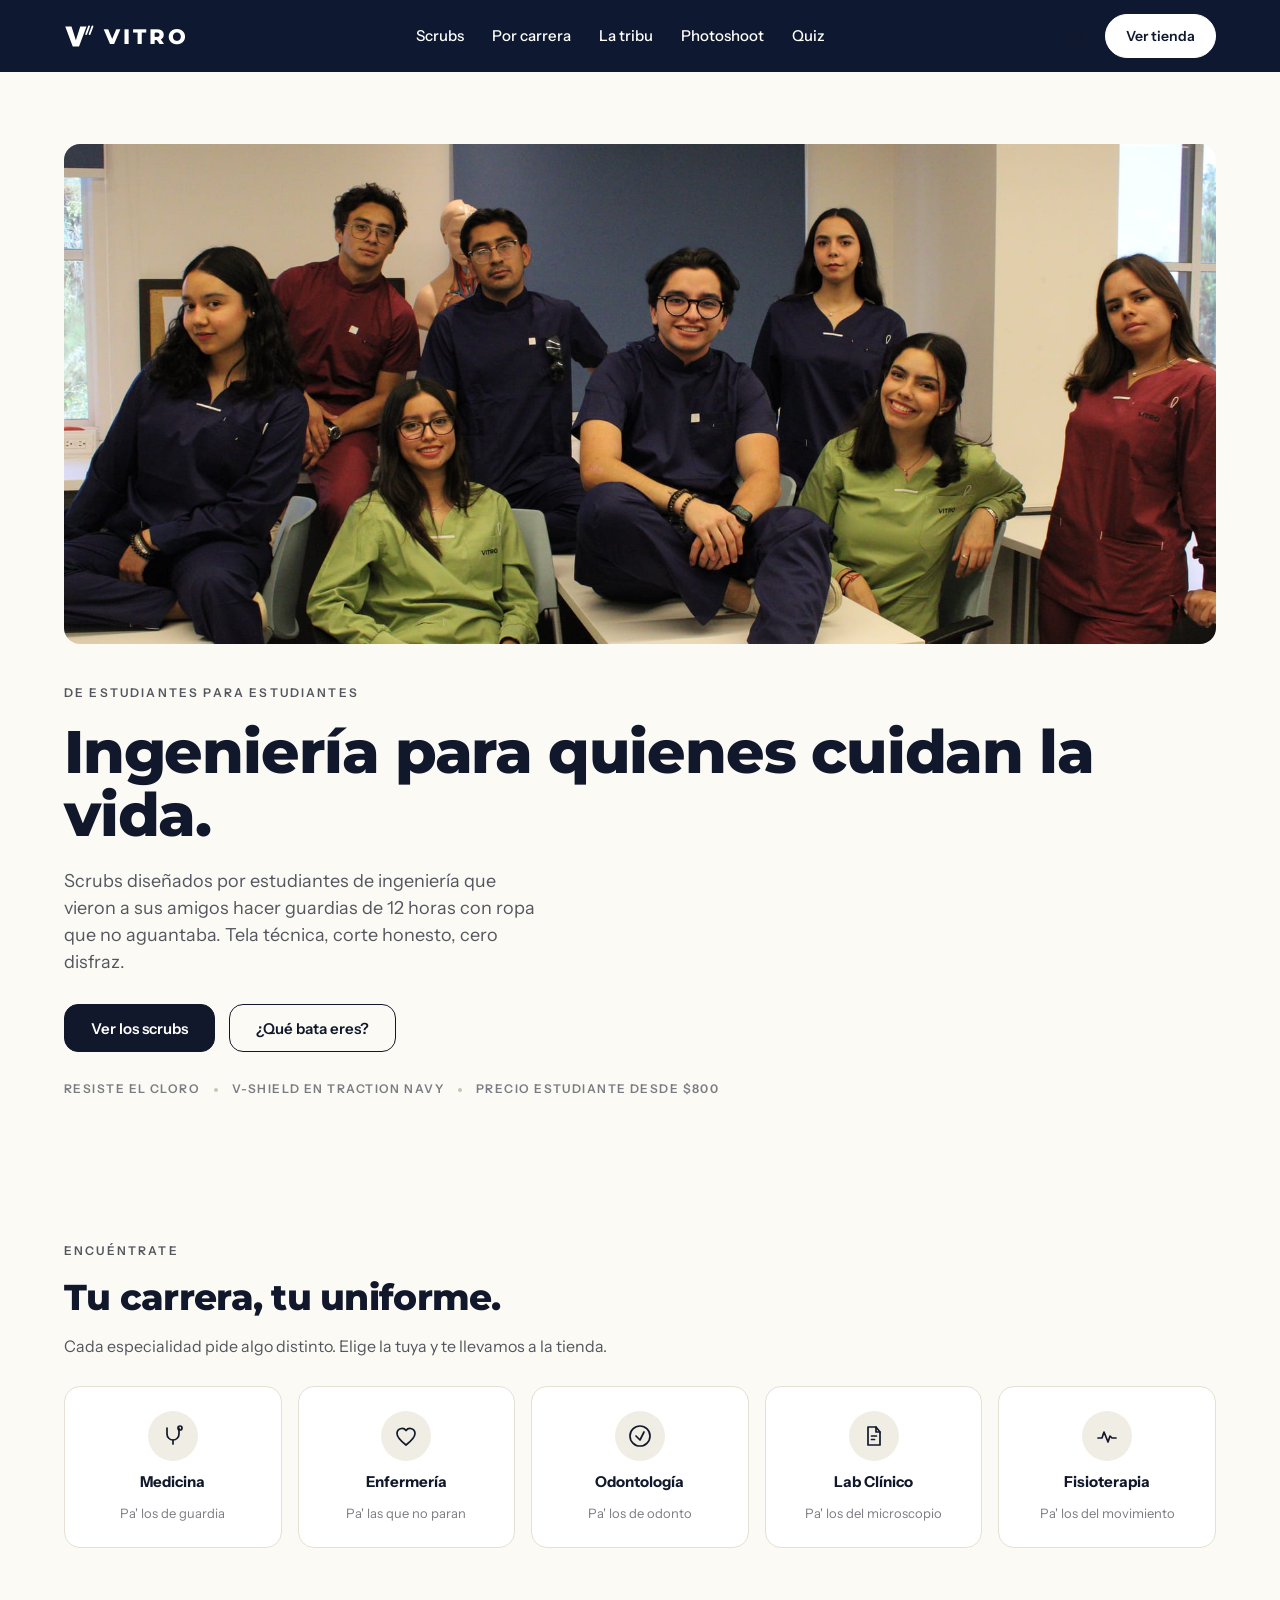
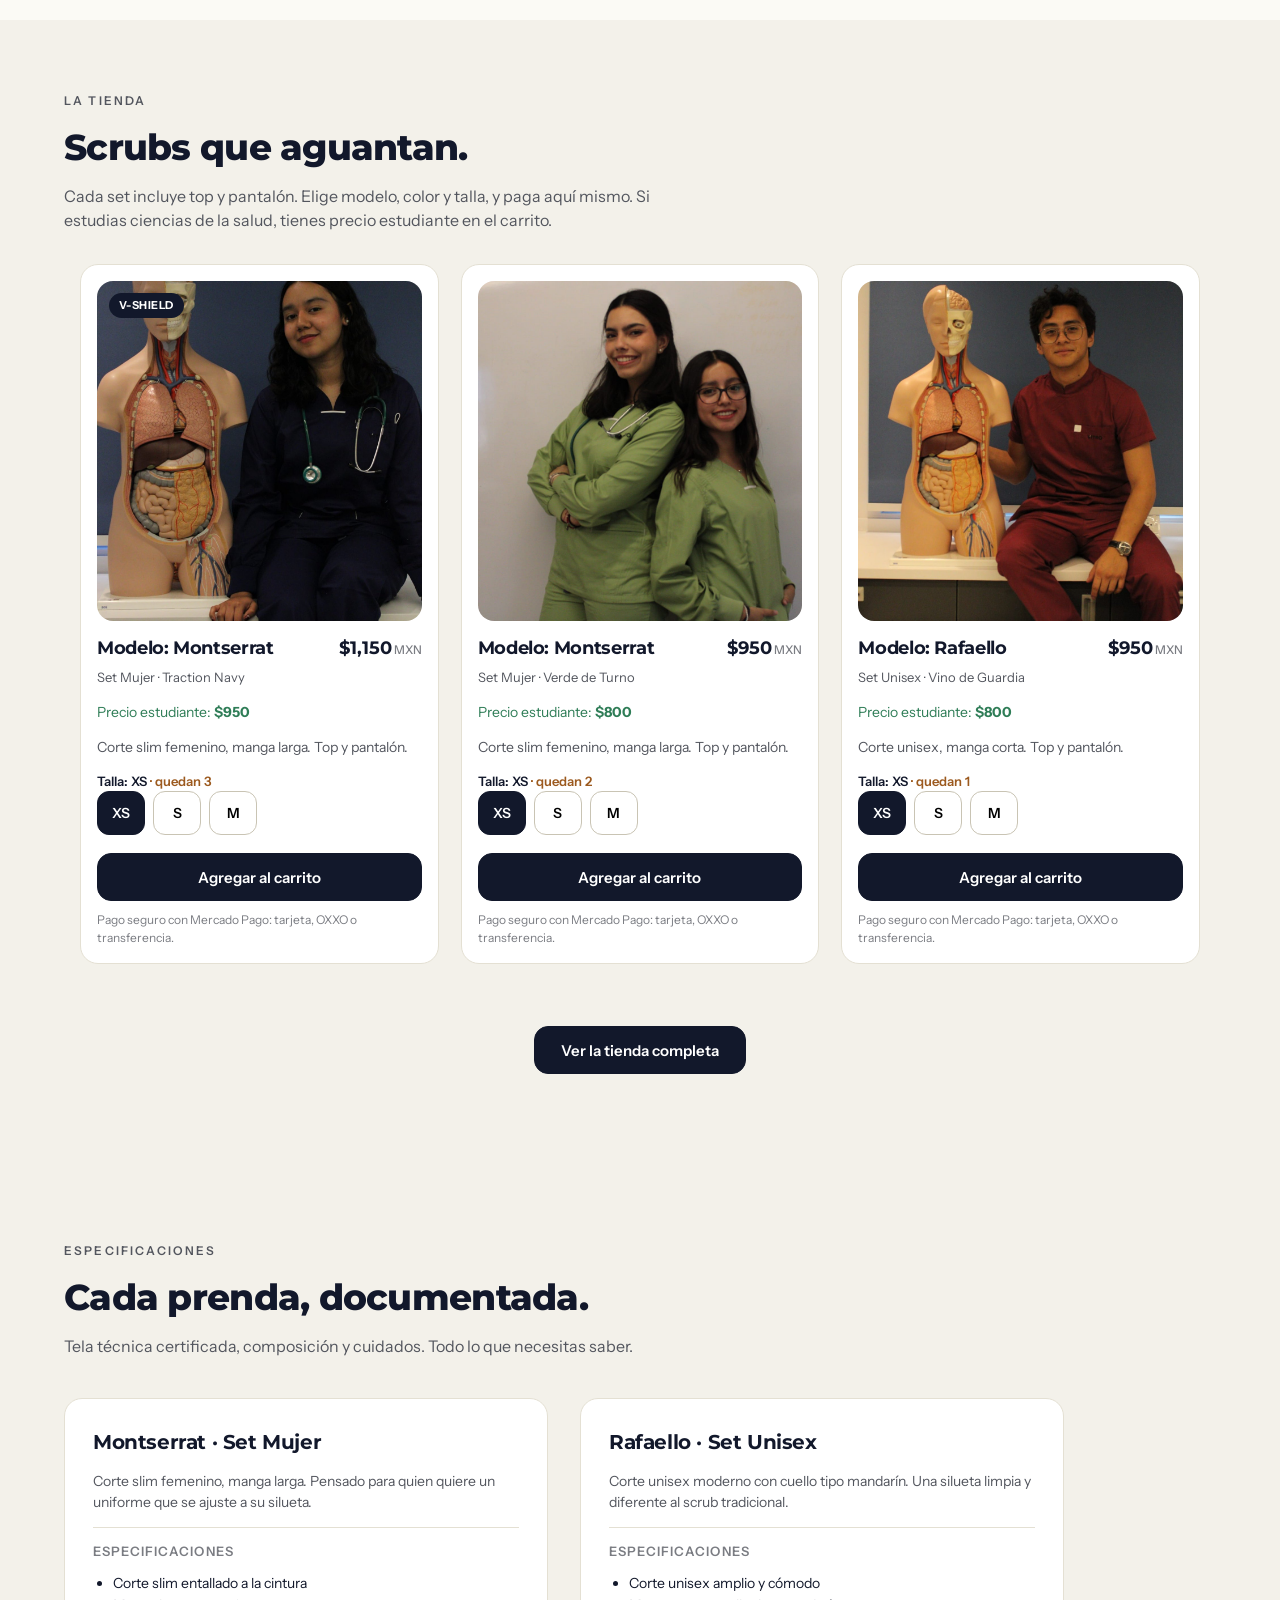
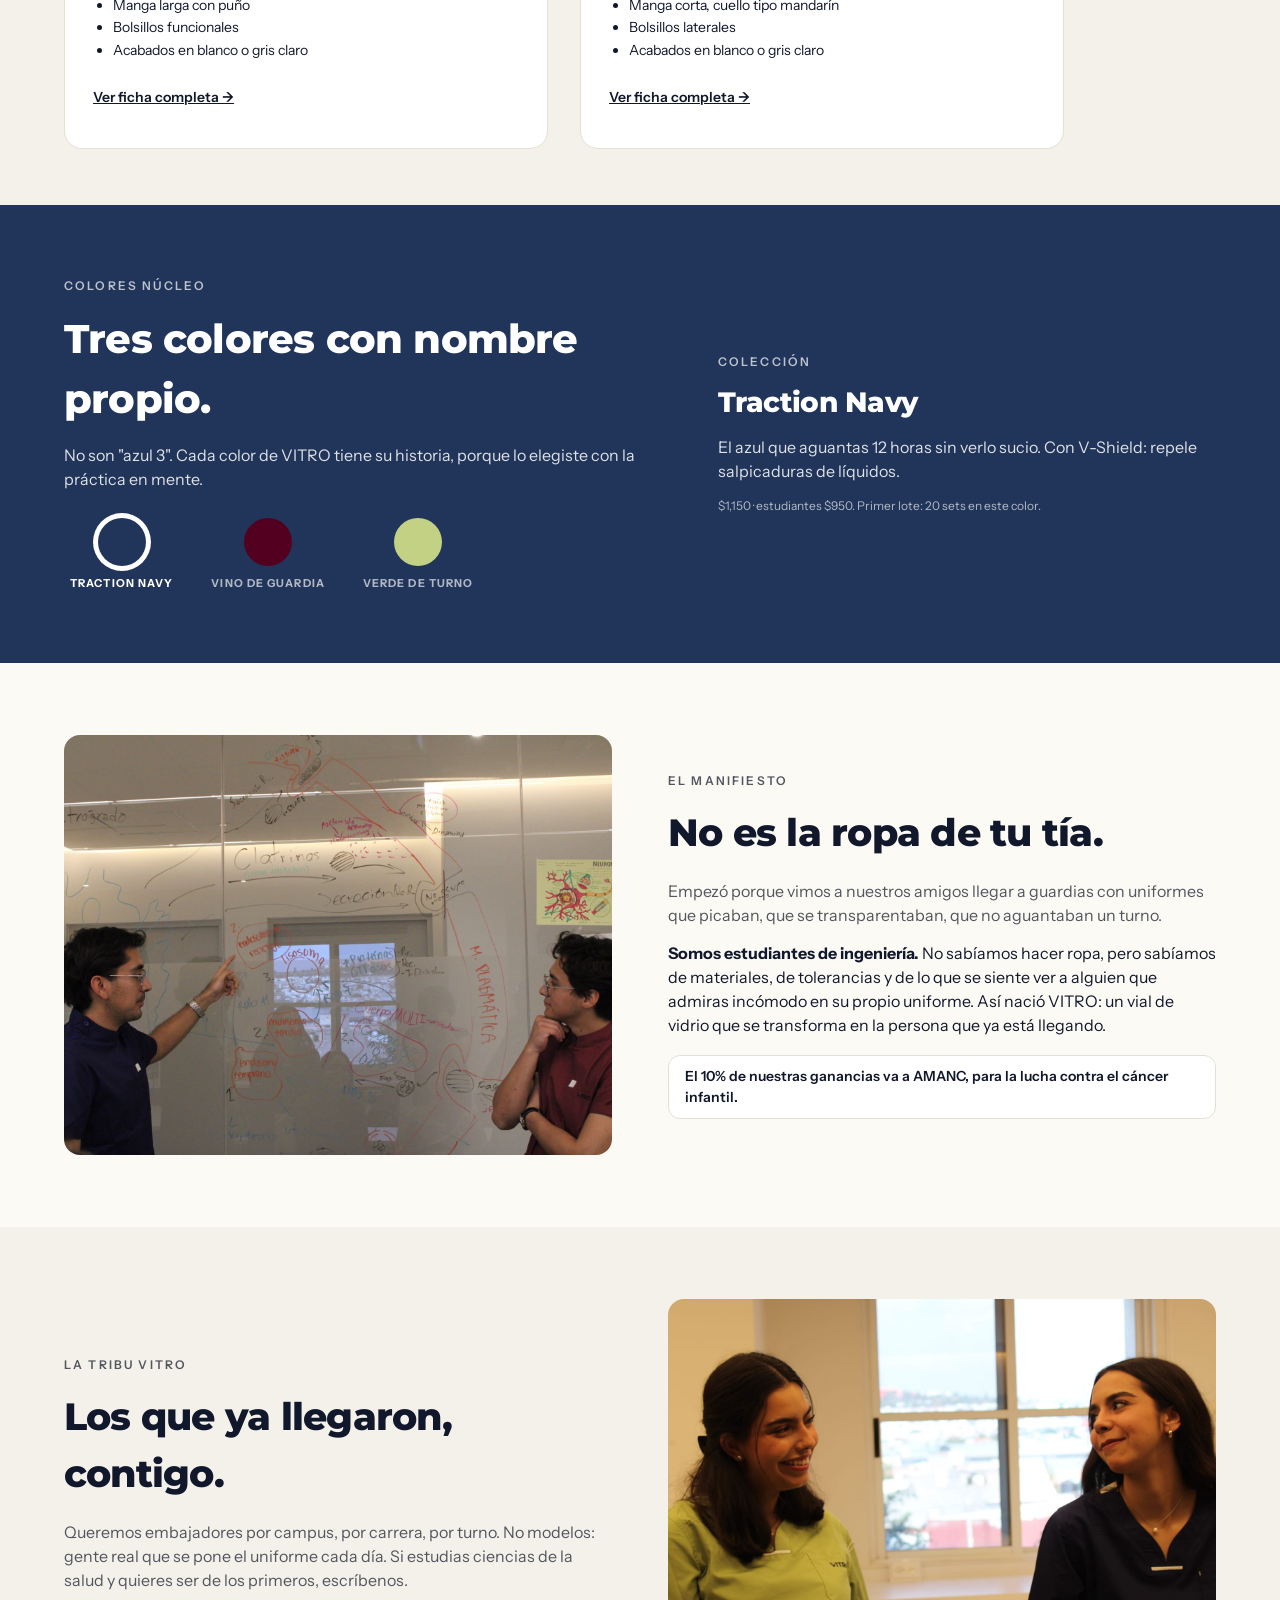
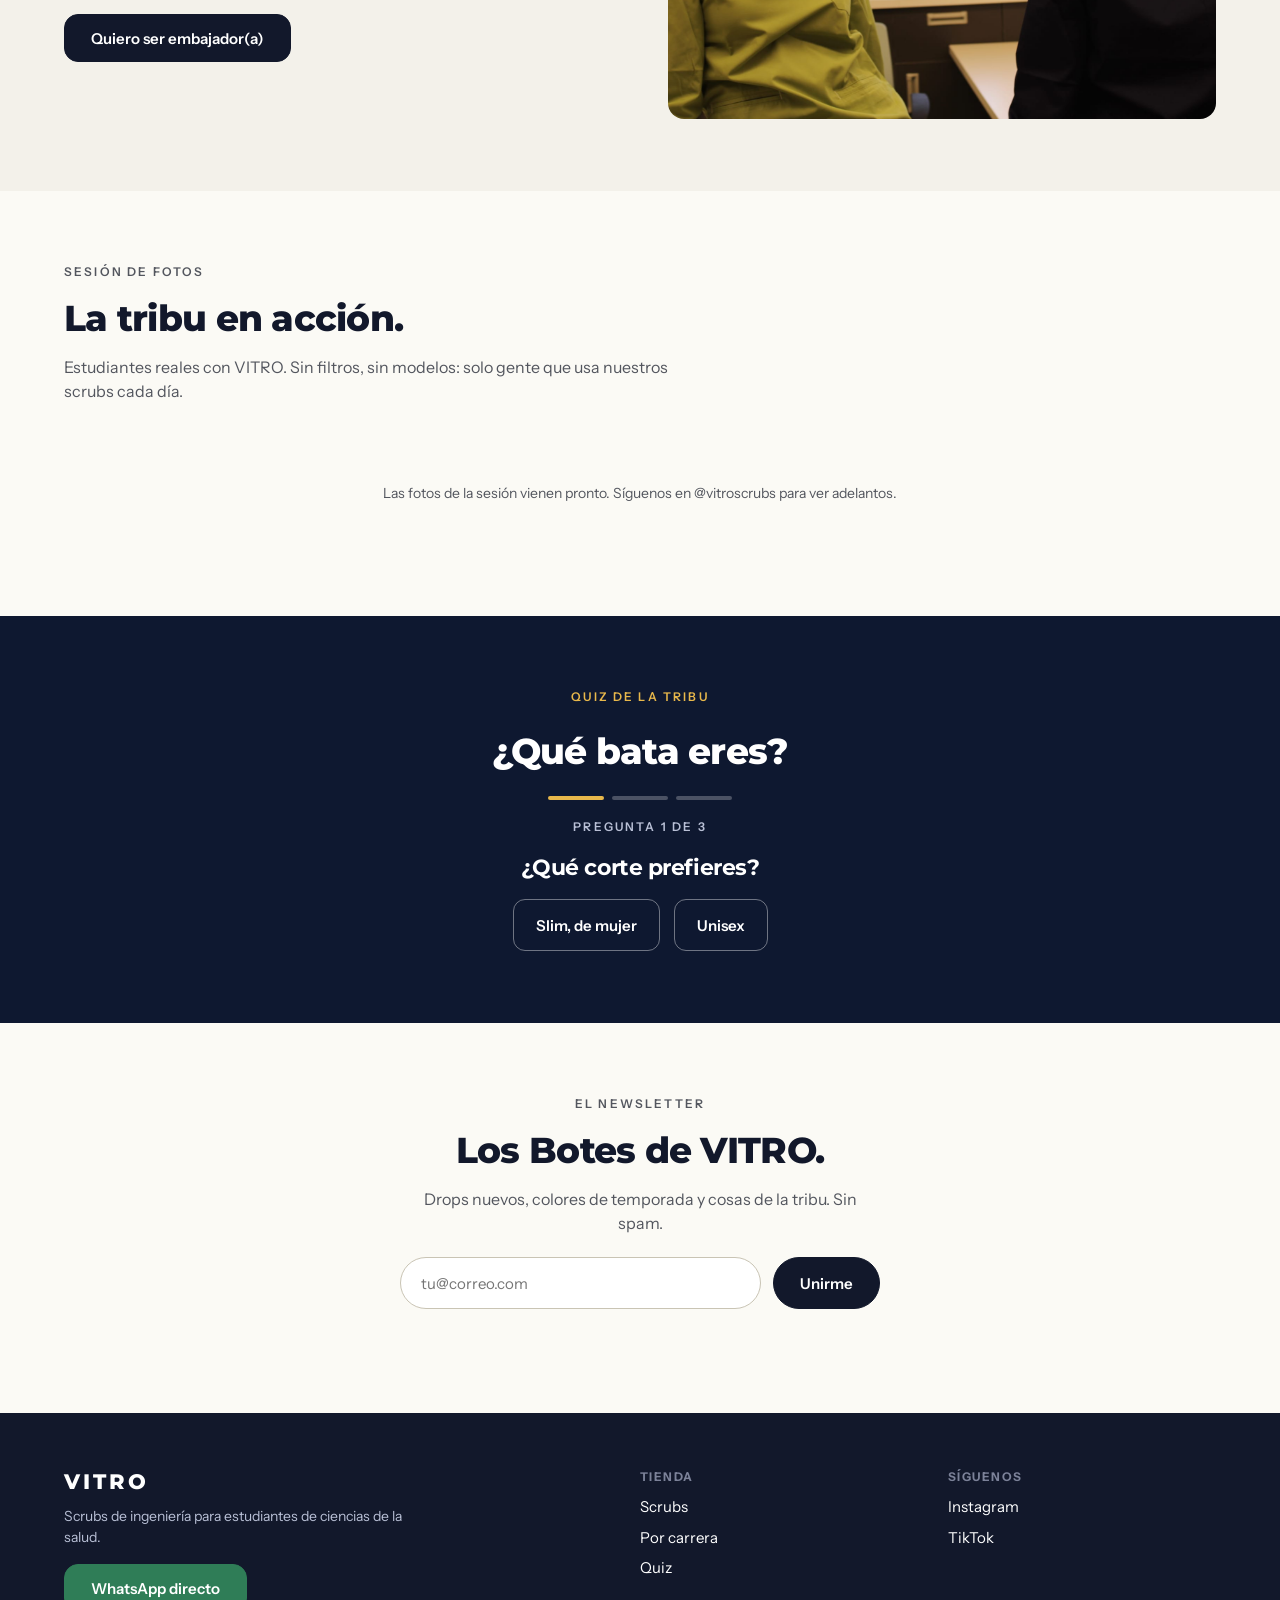
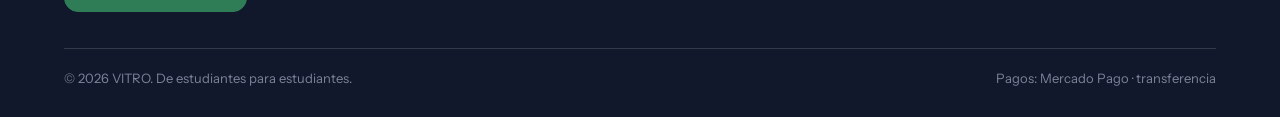
==== commit f33110d4: "Agregar 'Modelo:' a tarjetas y configurar imagen de Rafaello Navy - Agregar etiqueta 'Modelo:' en to" ====
--- a/public/index.html
+++ b/public/index.html
@@ -485,7 +485,7 @@
 
 /* Mapeo de archivos especiales para algunas imágenes */
 const IMAGE_NAMES = {
-  "mujer-navy": "rafaello navy.jpg",
+  "unisex-navy": "rafaello navy.jpg",
   "unisex-verde": "loggg.jpg"
 };
 
@@ -509,7 +509,7 @@
       <div class="ph" style="background-image:url(${img});${PHOTO_POS[key] ? "--pos:" + PHOTO_POS[key] : ""}" role="img" aria-label="${esc(M.name)} en ${esc(col.name)}">
         ${col.vshield ? '<span class="chip">V-SHIELD</span>' : ""}
       </div>
-      <div class="row"><h3>${esc(M.name)}</h3>
+      <div class="row"><h3>Modelo: ${esc(M.name)}</h3>
         <span class="price">${money(unitPrice(c, false))}<small class="mxn"> MXN</small></span></div>
       <p class="kind">${esc(M.kind)} · ${esc(col.name)}</p>
       <p class="stu">Precio estudiante: <b>${money(unitPrice(c, true))}</b></p>
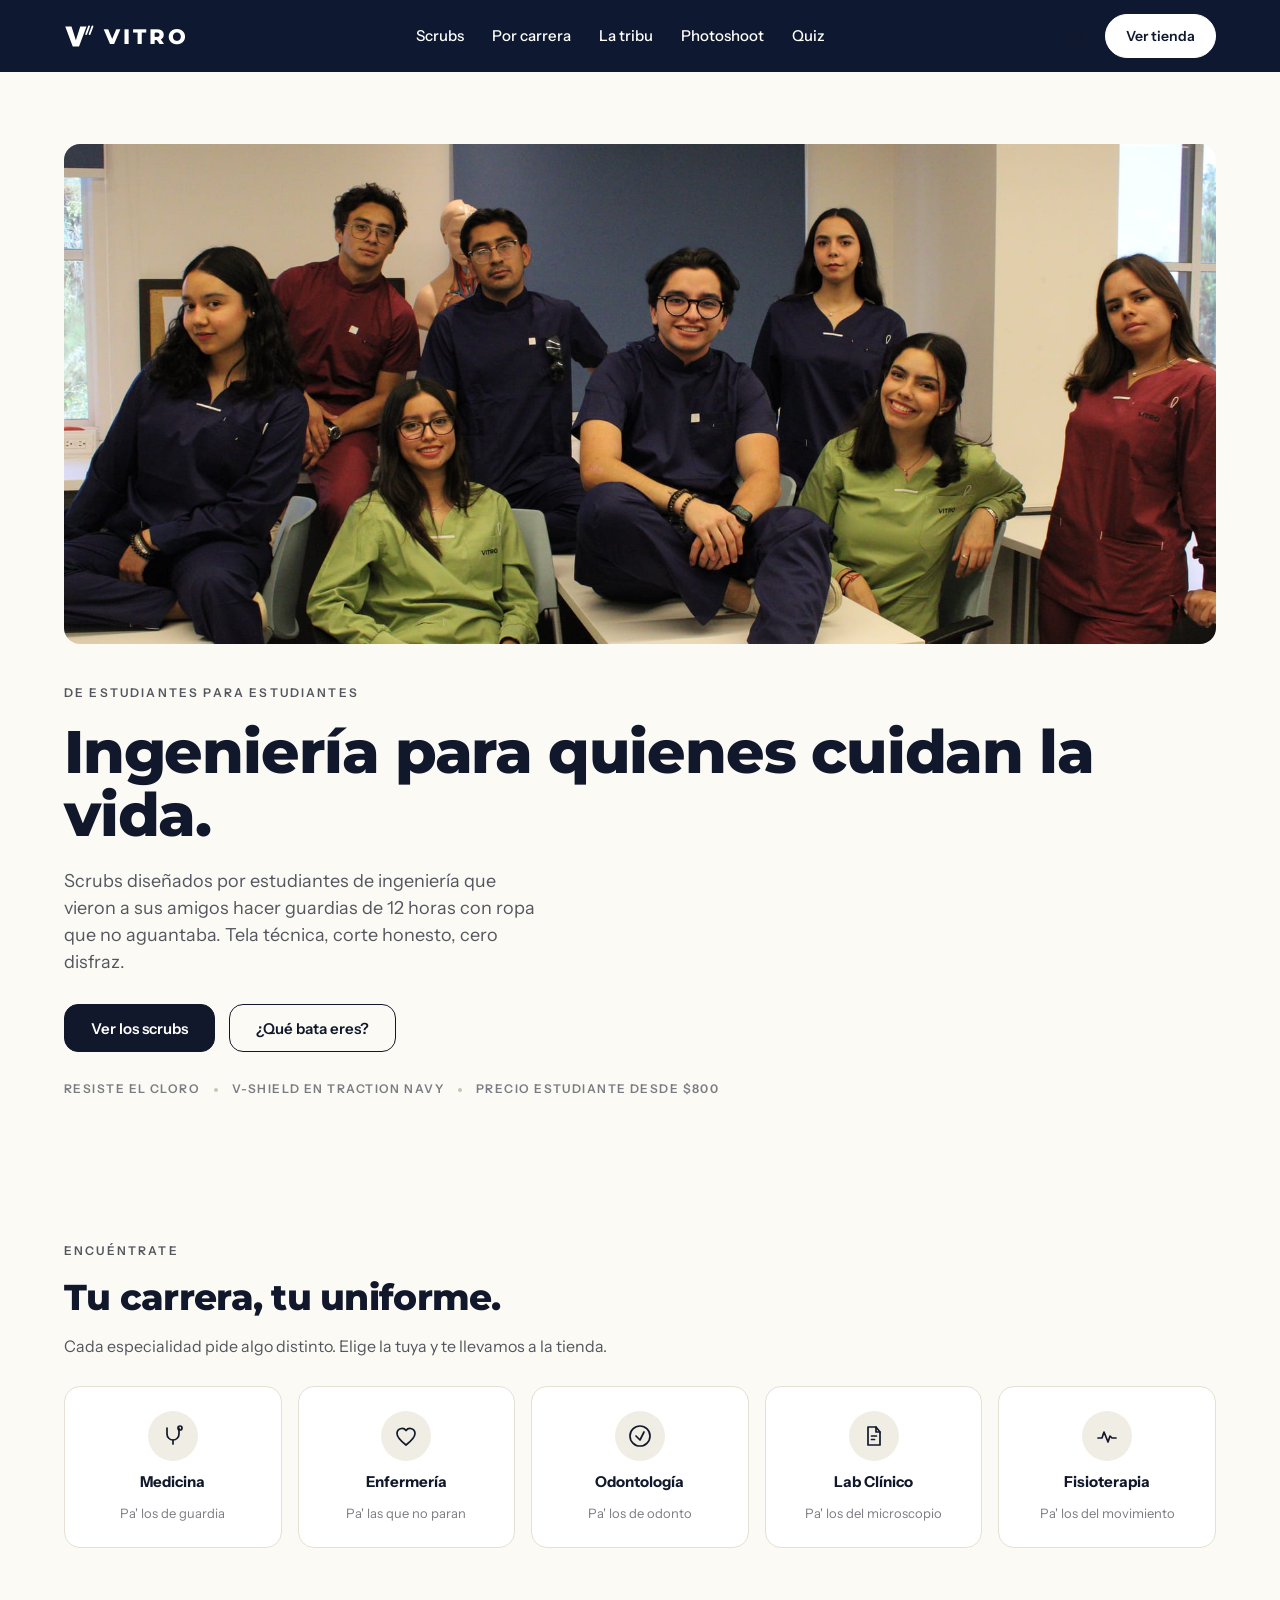
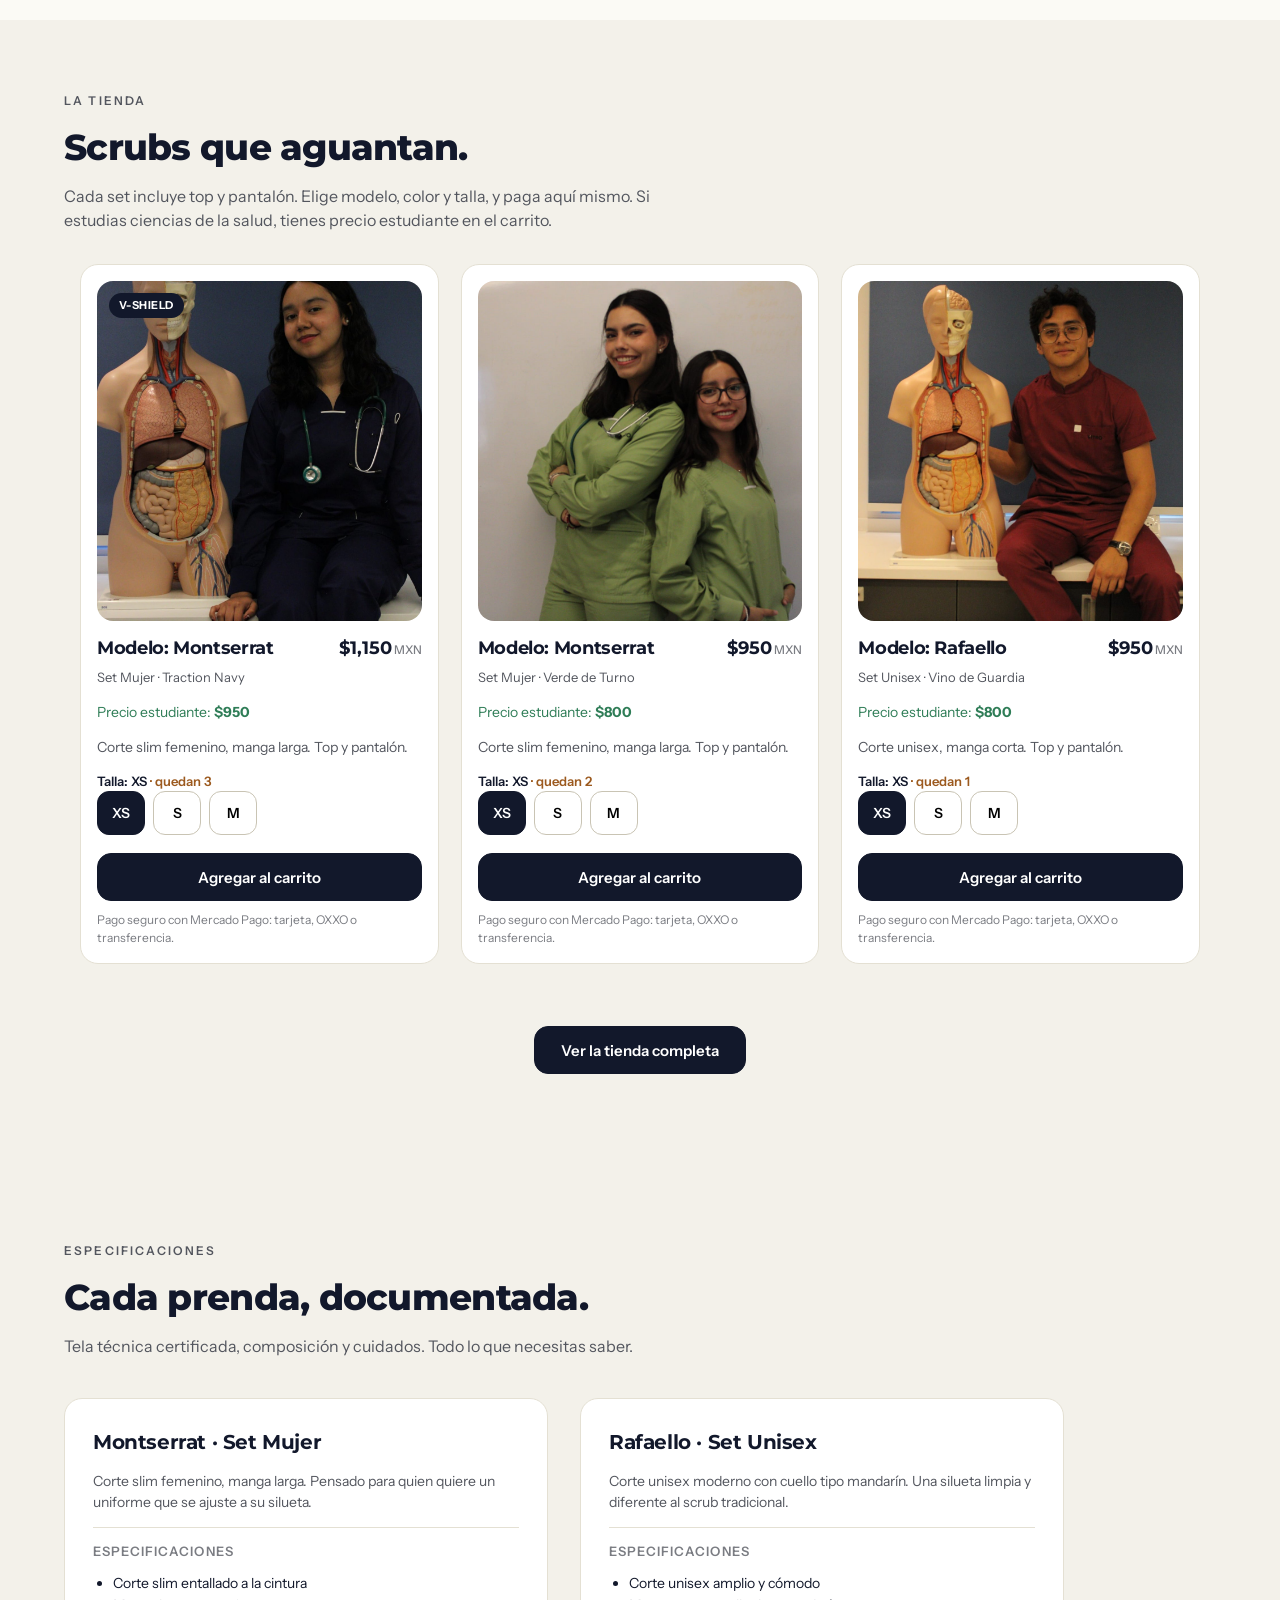
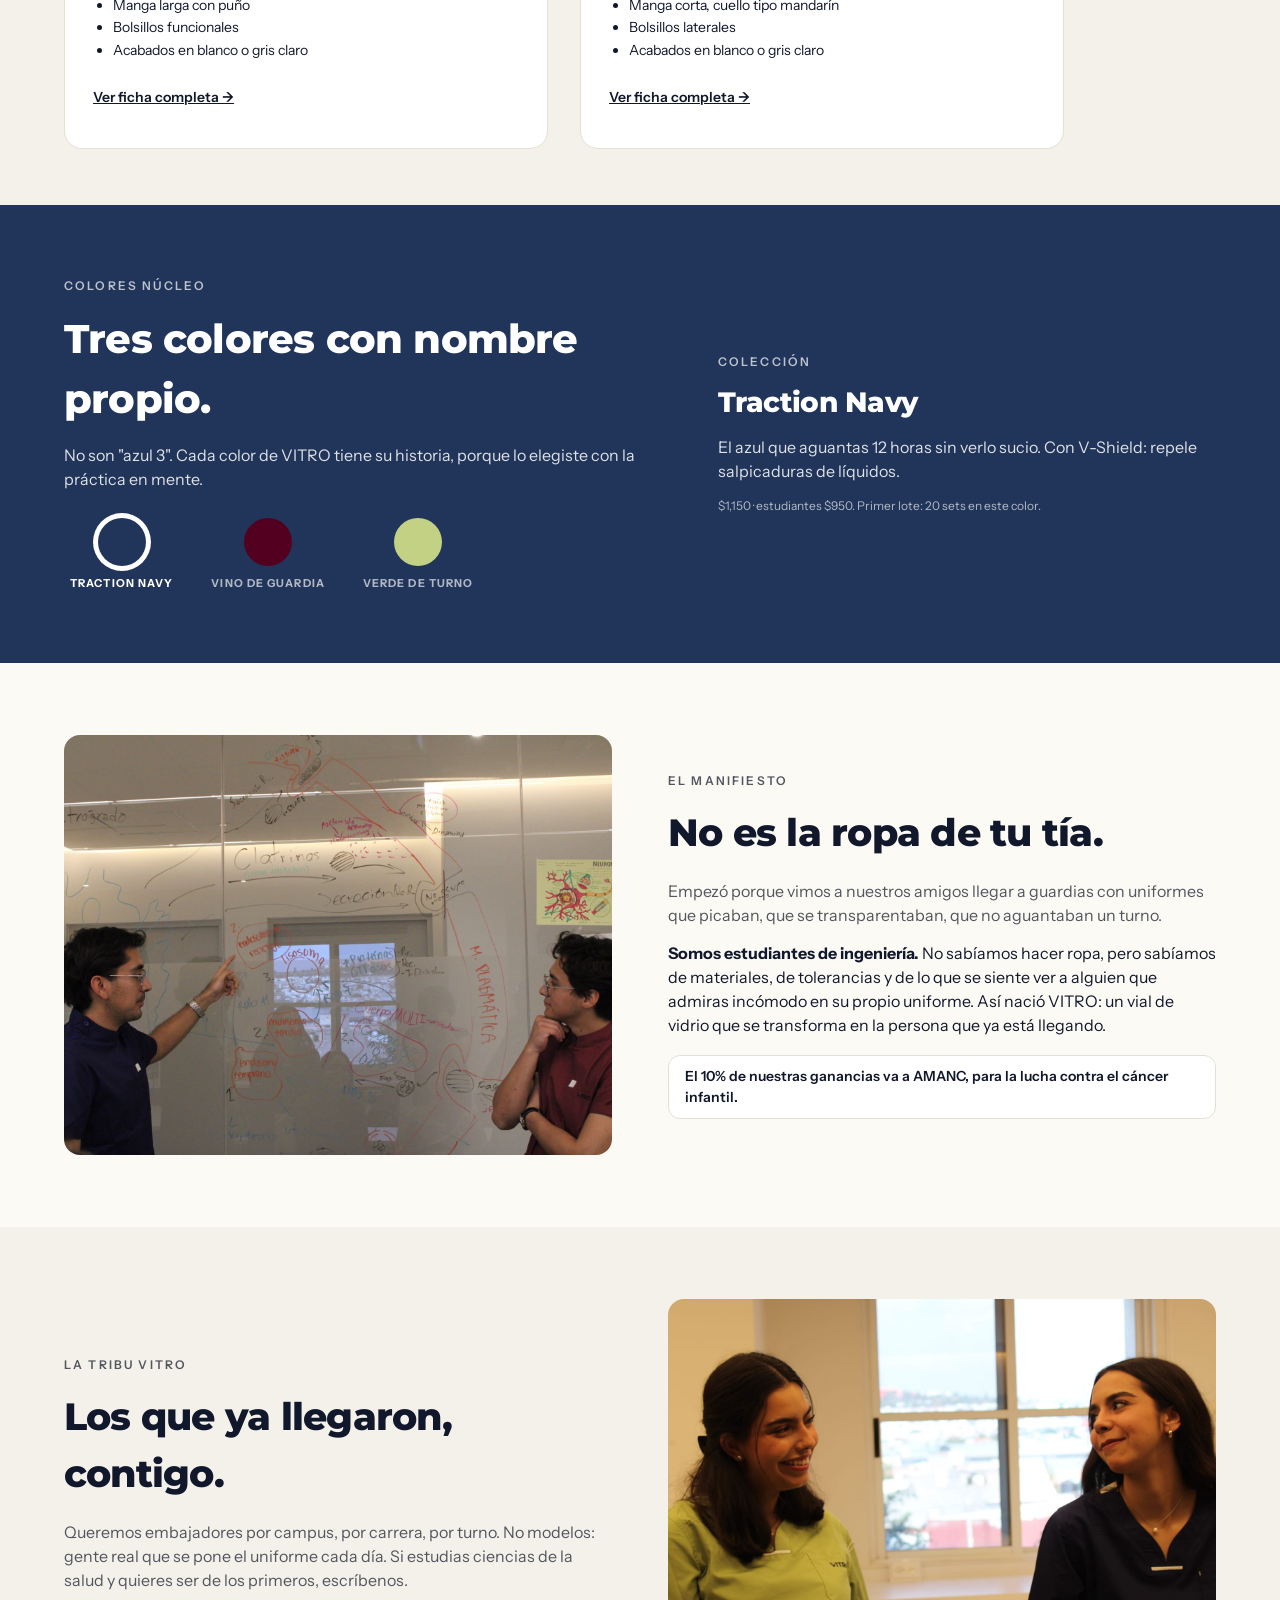
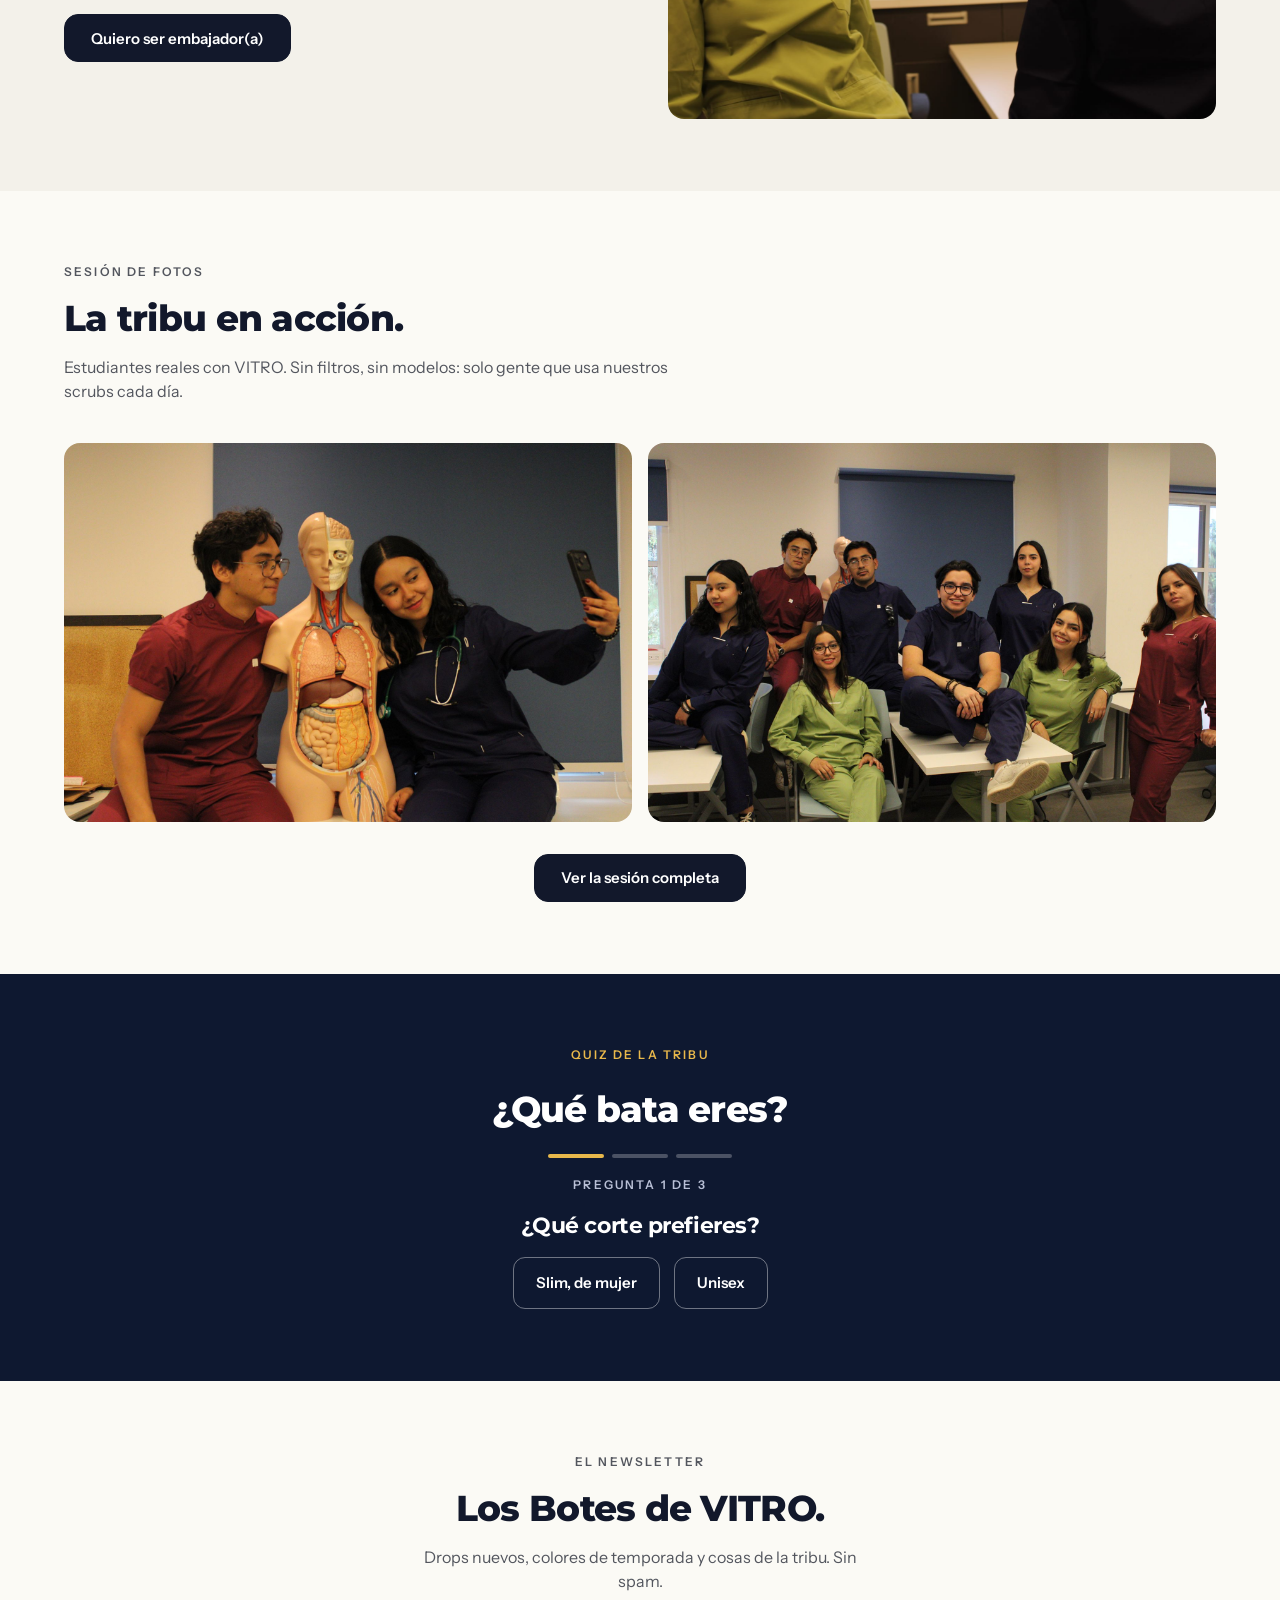
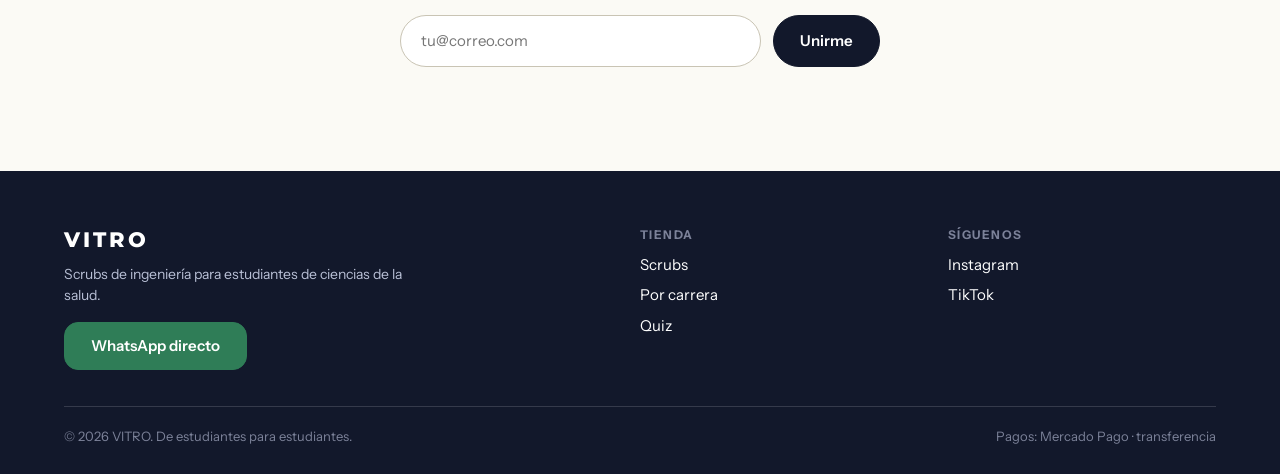
==== commit c8faad57: "Sesión de fotos: 2 fotos en la principal + página con galería completa; arreglar imagen Rafaello Nav" ====
--- a/public/index.html
+++ b/public/index.html
@@ -160,6 +160,11 @@
 footer .legal{margin-top:36px;padding-top:20px;border-top:1px solid rgba(255,255,255,.15);display:flex;justify-content:space-between;flex-wrap:wrap;gap:10px;font-size:13px;color:#7C8299}
 .sr{position:absolute;width:1px;height:1px;overflow:hidden;clip:rect(0 0 0 0)}
 
+/* photoshoot */
+.psduo{display:grid;grid-template-columns:1fr 1fr;gap:16px;align-items:start}
+.psduo img{width:100%;height:auto;display:block;border-radius:16px}
+@media (max-width:600px){.psduo{grid-template-columns:1fr}}
+
 /* carrito */
 .cartbtn{position:relative;min-height:44px;min-width:44px;border:0;background:none;cursor:pointer;display:flex;align-items:center;justify-content:center;color:var(--ink)}
 .cartbtn b{position:absolute;top:2px;right:0;min-width:18px;height:18px;border-radius:9px;background:var(--ink);color:#fff;font:700 11px var(--body);display:flex;align-items:center;justify-content:center;padding:0 4px}
@@ -372,24 +377,13 @@
       <h2>La tribu en acción.</h2>
       <p>Estudiantes reales con VITRO. Sin filtros, sin modelos: solo gente que usa nuestros scrubs cada día.</p>
     </div>
-    <div id="photogrid" style="display:grid;grid-template-columns:repeat(auto-fit,minmax(280px,1fr));gap:16px"></div>
-  </div>
-</section>
-
-<!-- Lightbox para fotoshoot -->
-<div id="lightbox" style="display:none;position:fixed;inset:0;background:rgba(0,0,0,.9);z-index:60;padding:20px;overflow:auto" role="dialog" aria-modal="true" aria-labelledby="lb-title">
-  <div style="max-width:1000px;margin:0 auto;position:relative">
-    <button id="lb-close" type="button" style="position:absolute;top:-50px;right:0;width:44px;height:44px;border:none;background:none;color:#fff;font-size:32px;cursor:pointer;z-index:70" aria-label="Cerrar">&times;</button>
-    <div id="lb-content" style="display:flex;align-items:center;justify-content:center;gap:20px;flex-wrap:wrap">
-      <button id="lb-prev" type="button" style="width:44px;height:44px;border:1px solid #fff;background:none;color:#fff;cursor:pointer;border-radius:8px;font-size:20px;display:flex;align-items:center;justify-content:center" aria-label="Anterior">‹</button>
-      <div style="flex:1;min-width:300px;display:flex;align-items:center;justify-content:center">
-        <img id="lb-img" src="" alt="" style="max-width:100%;max-height:70vh;border-radius:8px">
-      </div>
-      <button id="lb-next" type="button" style="width:44px;height:44px;border:1px solid #fff;background:none;color:#fff;cursor:pointer;border-radius:8px;font-size:20px;display:flex;align-items:center;justify-content:center" aria-label="Siguiente">›</button>
-    </div>
-    <p id="lb-title" style="color:#fff;text-align:center;margin-top:20px;font-size:14px"></p>
-  </div>
-</div>
+    <div class="psduo">
+      <img src="img/photoshoot/ps11111.jpg" alt="Estudiante con scrubs vino de VITRO junto a un modelo anatómico" loading="lazy">
+      <img src="img/photoshoot/ps1.jpg" alt="Grupo de estudiantes con scrubs VITRO en un salón de clase" loading="lazy">
+    </div>
+    <p style="text-align:center;margin-top:32px"><a class="btn" href="sesion.html">Ver la sesión completa</a></p>
+  </div>
+</section>
 
 <section class="quiz dark" id="quiz">
   <div class="wrap">
@@ -485,7 +479,6 @@
 
 /* Mapeo de archivos especiales para algunas imágenes */
 const IMAGE_NAMES = {
-  "unisex-navy": "rafaello navy.jpg",
   "unisex-verde": "loggg.jpg"
 };
 
@@ -786,79 +779,7 @@
 document.addEventListener("keydown", e => { if (e.key === "Escape" && !$("#drawer").hidden) closeCart(); });
 if (new URLSearchParams(location.search).get("pedido") === "ok") { cart = []; saveCart(); }
 
-/* ---------- Photoshoot ---------- */
-// Lista de fotos de la sesión (Fernando añade aquí sus fotos)
-const PHOTOSHOOT = [
-  // { src: "img/photoshoot/foto1.jpg", alt: "Descripcíón de la foto" },
-  // { src: "img/photoshoot/foto2.jpg", alt: "Otra foto" },
-];
-
-let currentPhotoIndex = 0;
-
-function renderPhotogrid() {
-  const grid = $("#photogrid");
-  if (!PHOTOSHOOT.length) {
-    grid.innerHTML = '<p style="grid-column:1/-1;text-align:center;color:var(--muted);padding:40px;font-size:14px">Las fotos de la sesión vienen pronto. Síguenos en @vitroscrubs para ver adelantos.</p>';
-    return;
-  }
-  grid.innerHTML = "";
-  PHOTOSHOOT.forEach((photo, idx) => {
-    const thumb = document.createElement("button");
-    thumb.type = "button";
-    thumb.style.cssText = "border:none;background:none;cursor:pointer;border-radius:12px;overflow:hidden;padding:0;height:240px;background:var(--line);position:relative";
-    thumb.innerHTML = `<img src="${esc(photo.src)}" alt="${esc(photo.alt)}" style="width:100%;height:100%;object-fit:cover" loading="lazy">`;
-    thumb.onclick = () => { currentPhotoIndex = idx; openLightbox(); };
-    grid.appendChild(thumb);
-  });
-}
-
-function openLightbox() {
-  const lb = $("#lightbox");
-  lb.style.display = "flex";
-  lb.style.alignItems = "center";
-  lb.style.justifyContent = "center";
-  updateLightboxImage();
-  document.body.style.overflow = "hidden";
-}
-
-function closeLightbox() {
-  $("#lightbox").style.display = "none";
-  document.body.style.overflow = "";
-}
-
-function updateLightboxImage() {
-  if (!PHOTOSHOOT.length) return;
-  const photo = PHOTOSHOOT[currentPhotoIndex];
-  $("#lb-img").src = photo.src;
-  $("#lb-img").alt = photo.alt;
-  $("#lb-title").textContent = `${currentPhotoIndex + 1} de ${PHOTOSHOOT.length}`;
-}
-
-function nextPhoto() {
-  currentPhotoIndex = (currentPhotoIndex + 1) % PHOTOSHOOT.length;
-  updateLightboxImage();
-}
-
-function prevPhoto() {
-  currentPhotoIndex = (currentPhotoIndex - 1 + PHOTOSHOOT.length) % PHOTOSHOOT.length;
-  updateLightboxImage();
-}
-
-// Lightbox controles
-$("#lb-close").onclick = closeLightbox;
-$("#lb-next").onclick = nextPhoto;
-$("#lb-prev").onclick = prevPhoto;
-$("#lightbox").onclick = e => { if (e.target === $("#lightbox")) closeLightbox(); };
-
-// Teclado en lightbox
-document.addEventListener("keydown", e => {
-  if ($("#lightbox").style.display === "none") return;
-  if (e.key === "Escape") closeLightbox();
-  if (e.key === "ArrowRight") nextPhoto();
-  if (e.key === "ArrowLeft") prevPhoto();
-});
-
-renderProducts(); renderColors(); renderPhotogrid(); renderQuiz(); updateBadge();
+renderProducts(); renderColors(); renderQuiz(); updateBadge();
 </script>
 </body>
 </html>
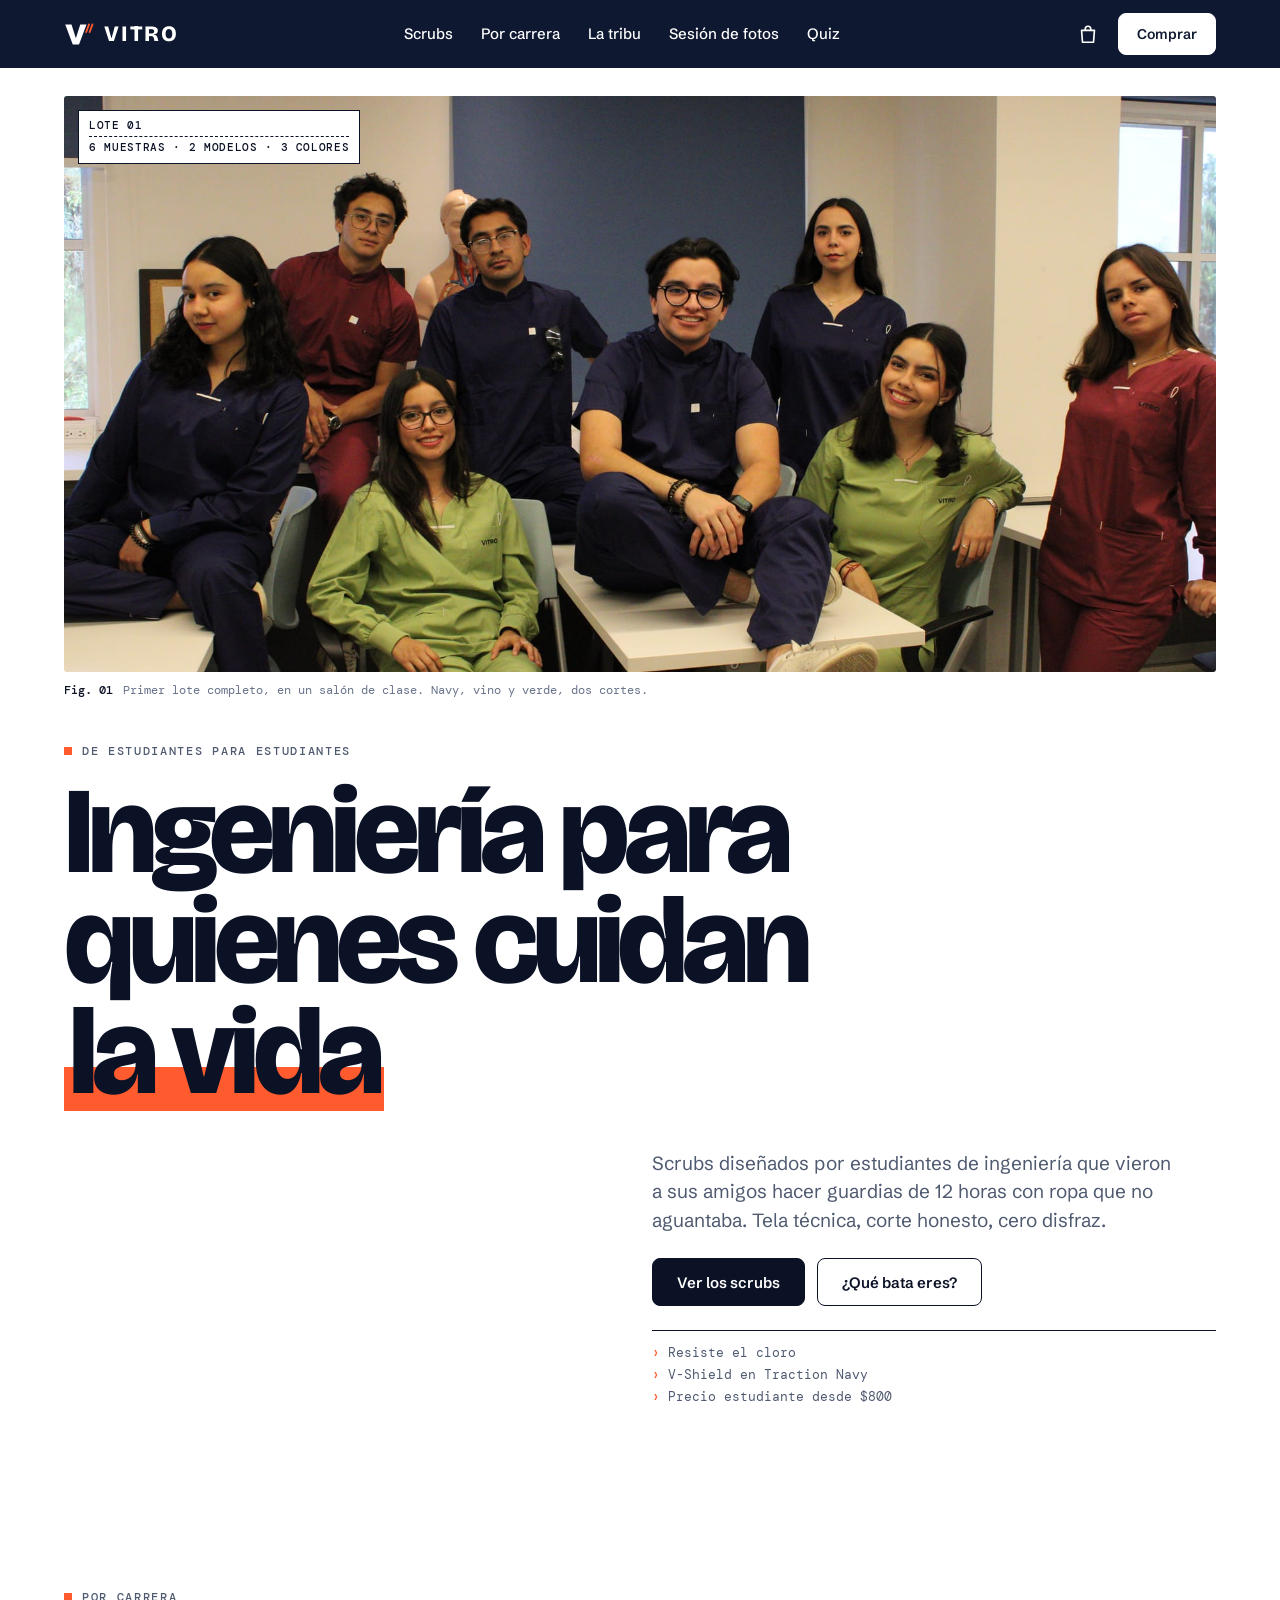
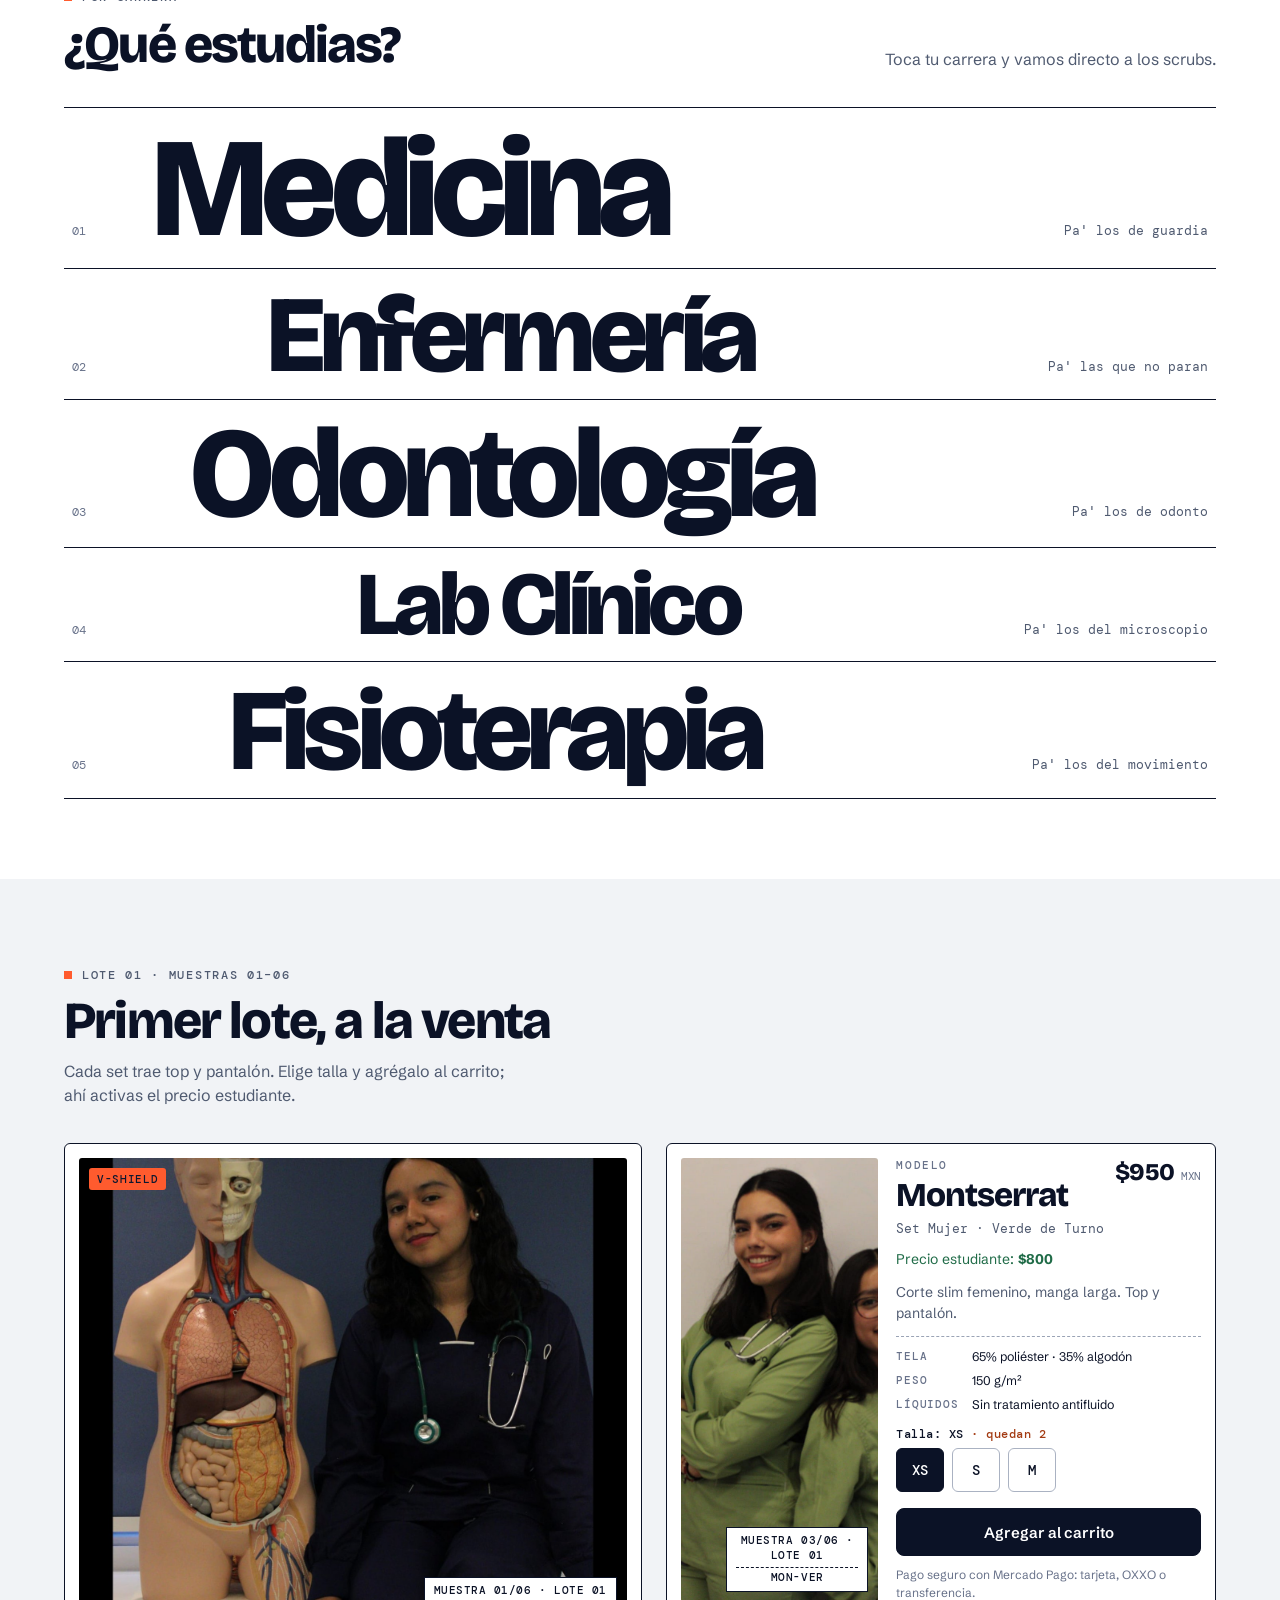
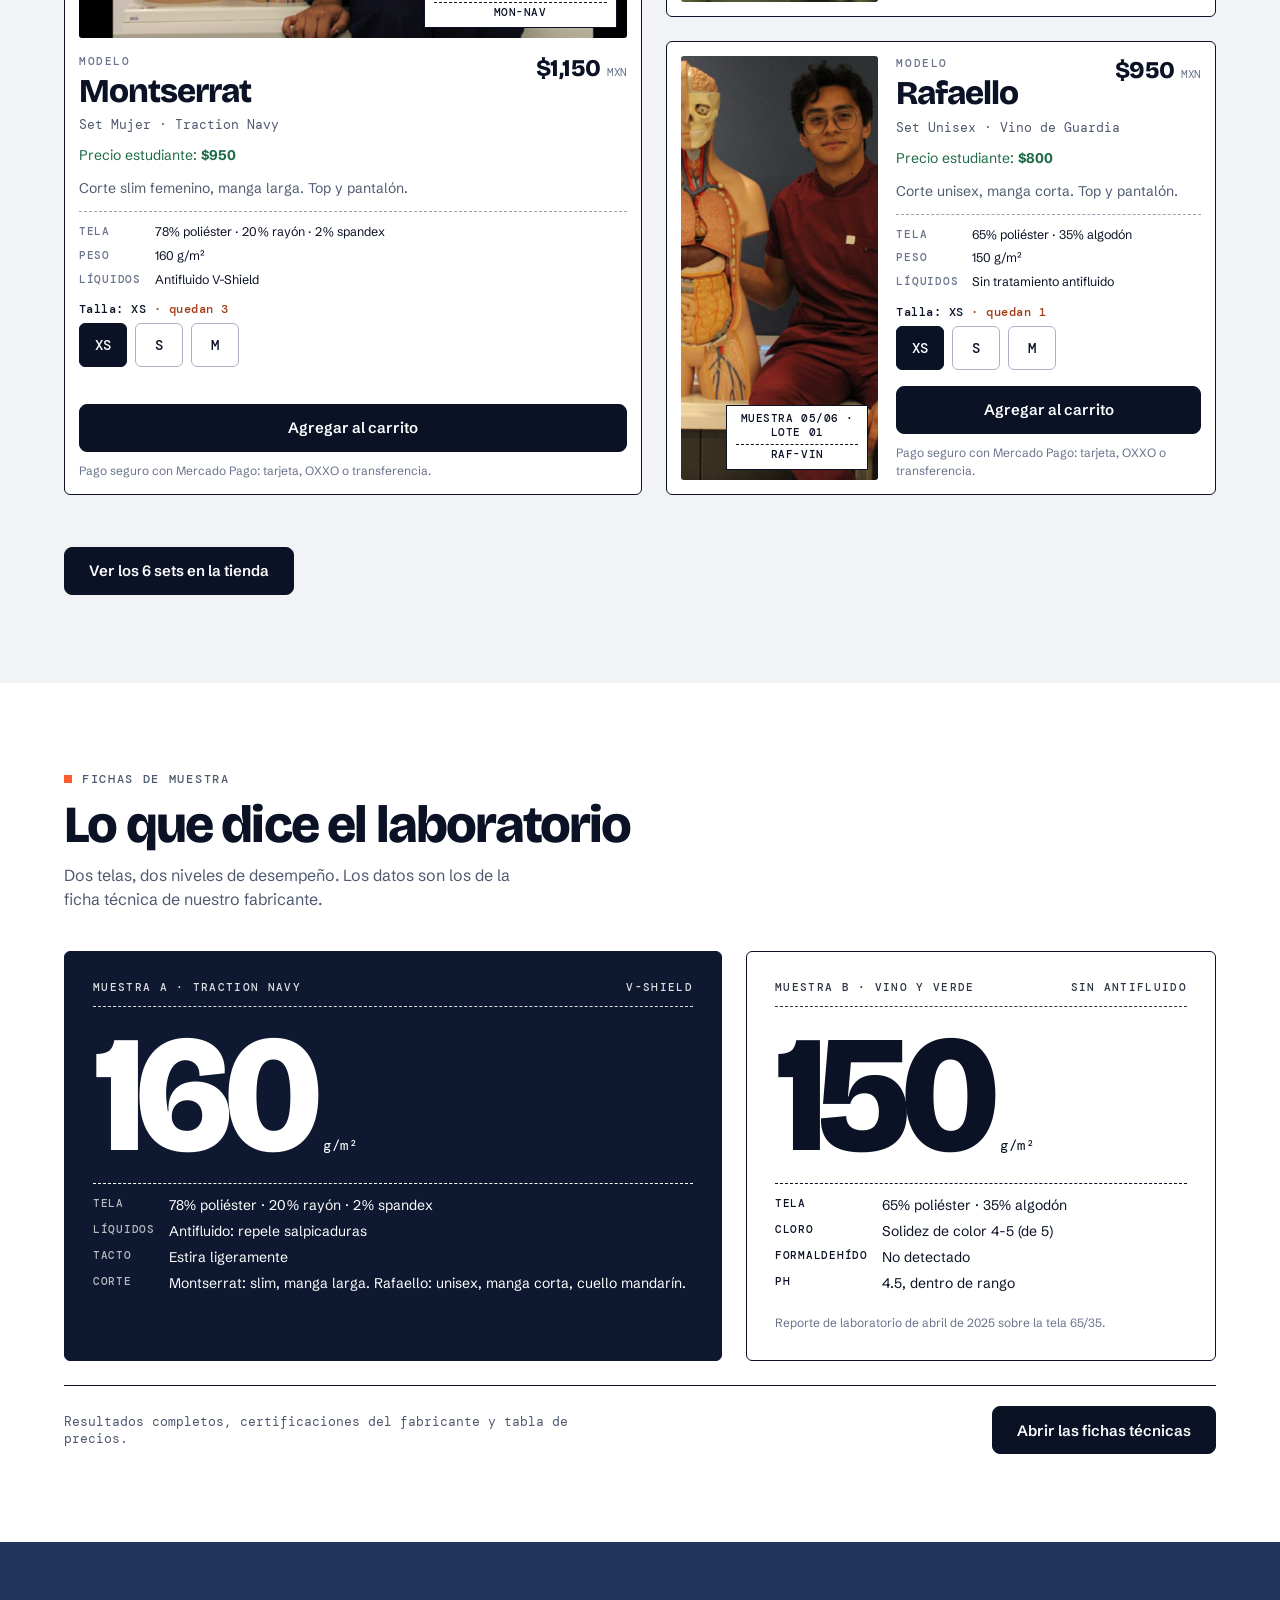
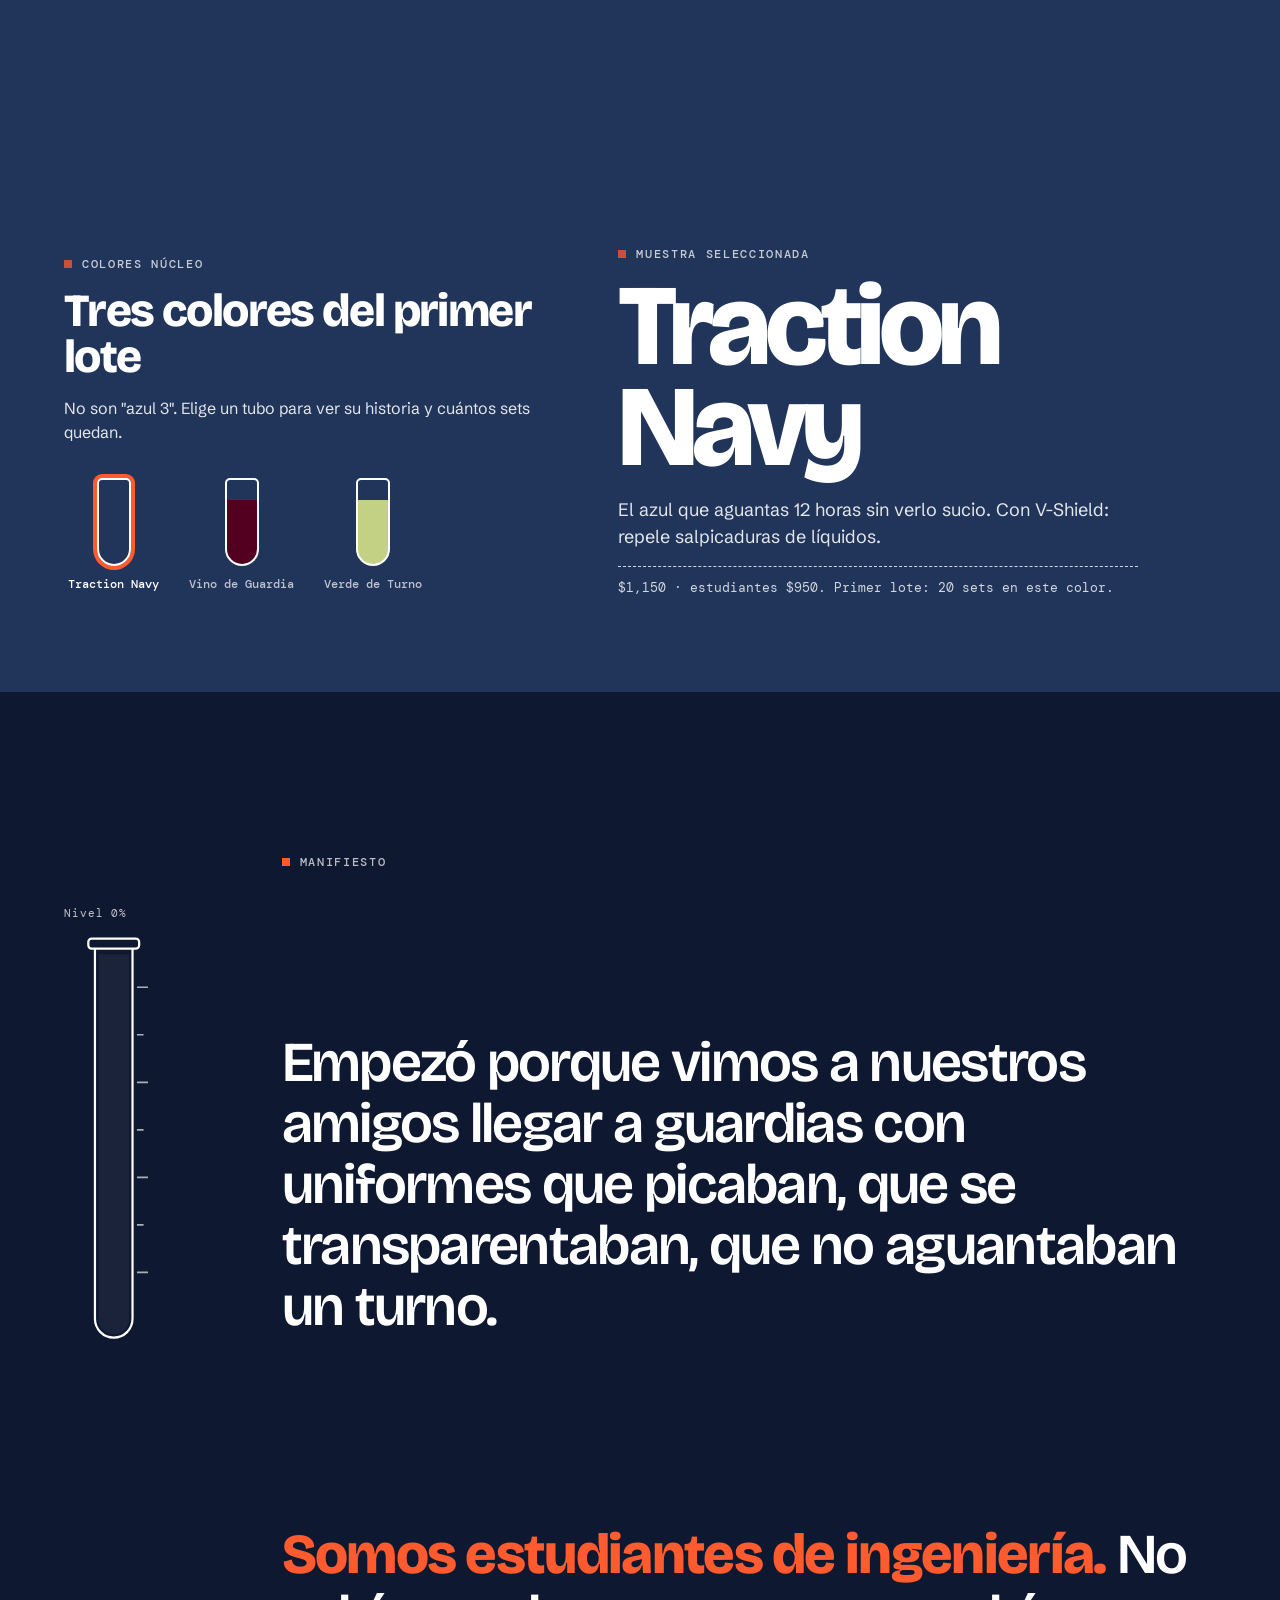
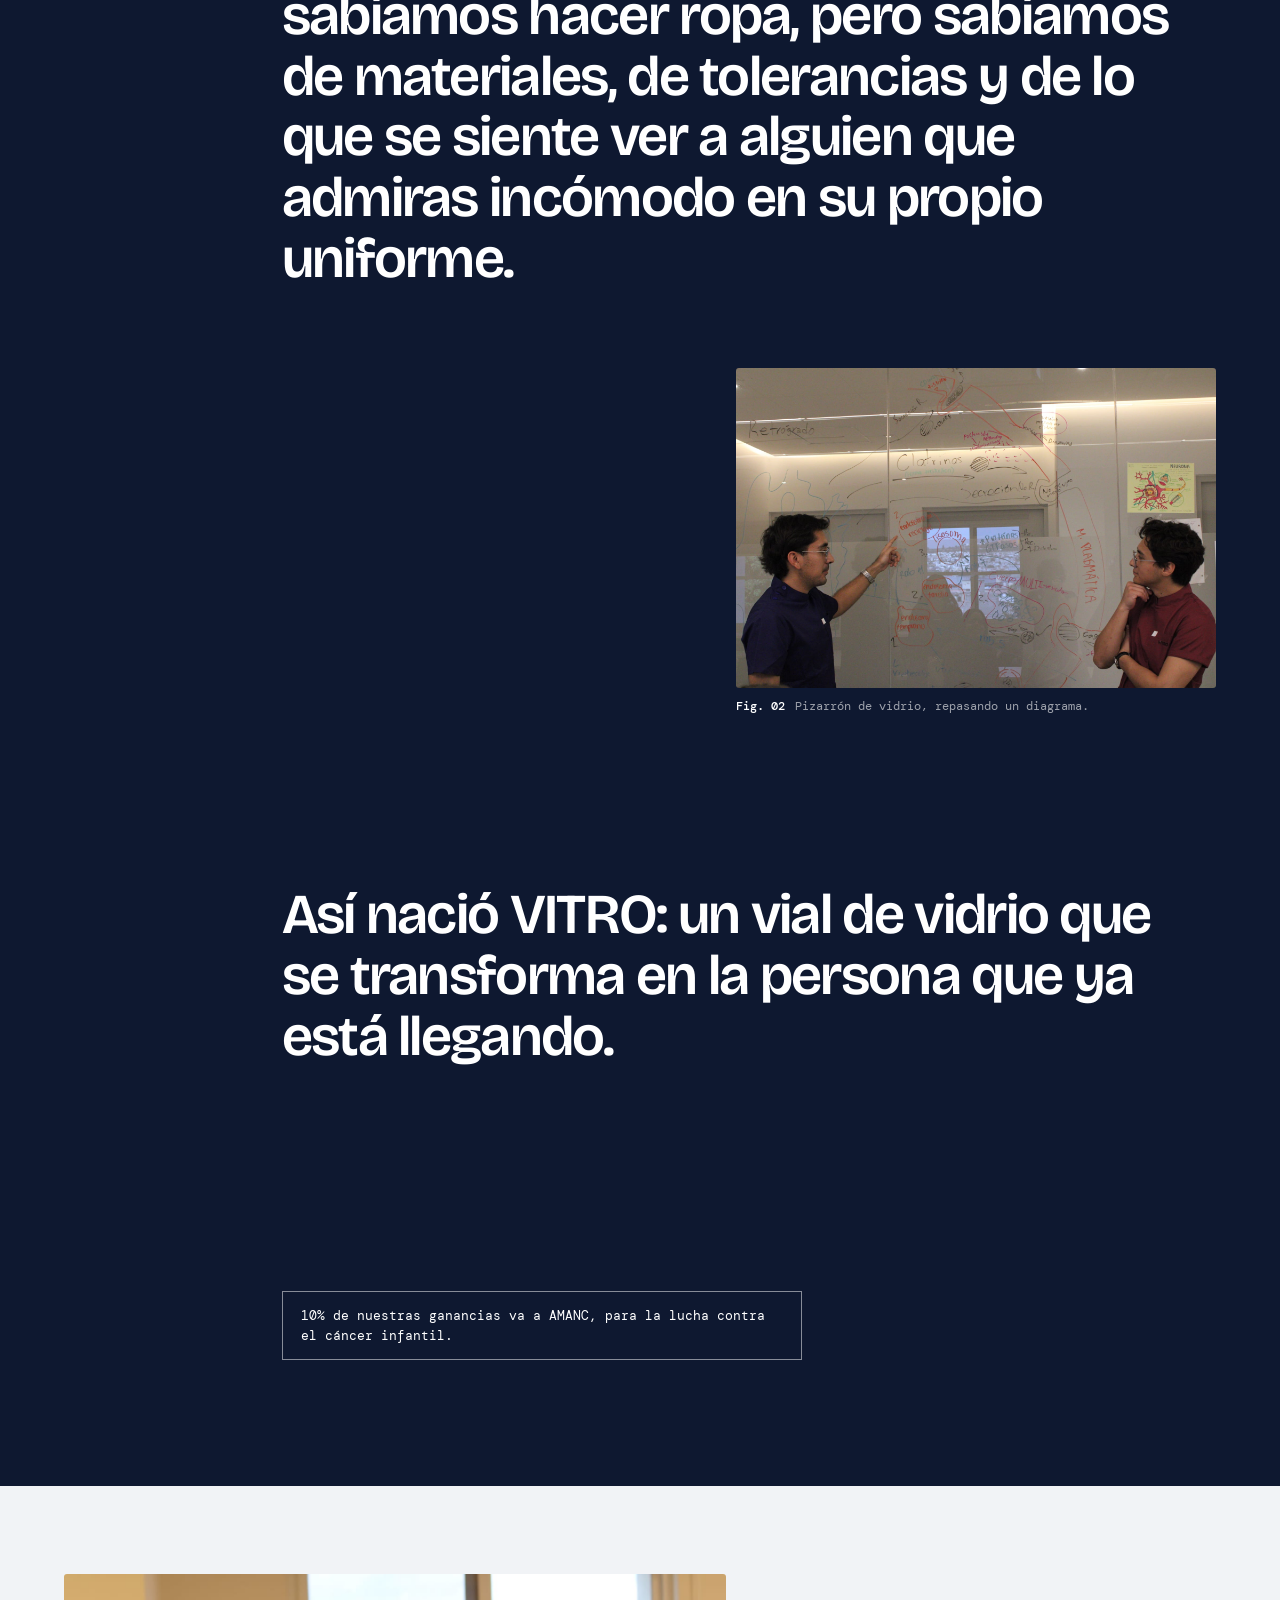
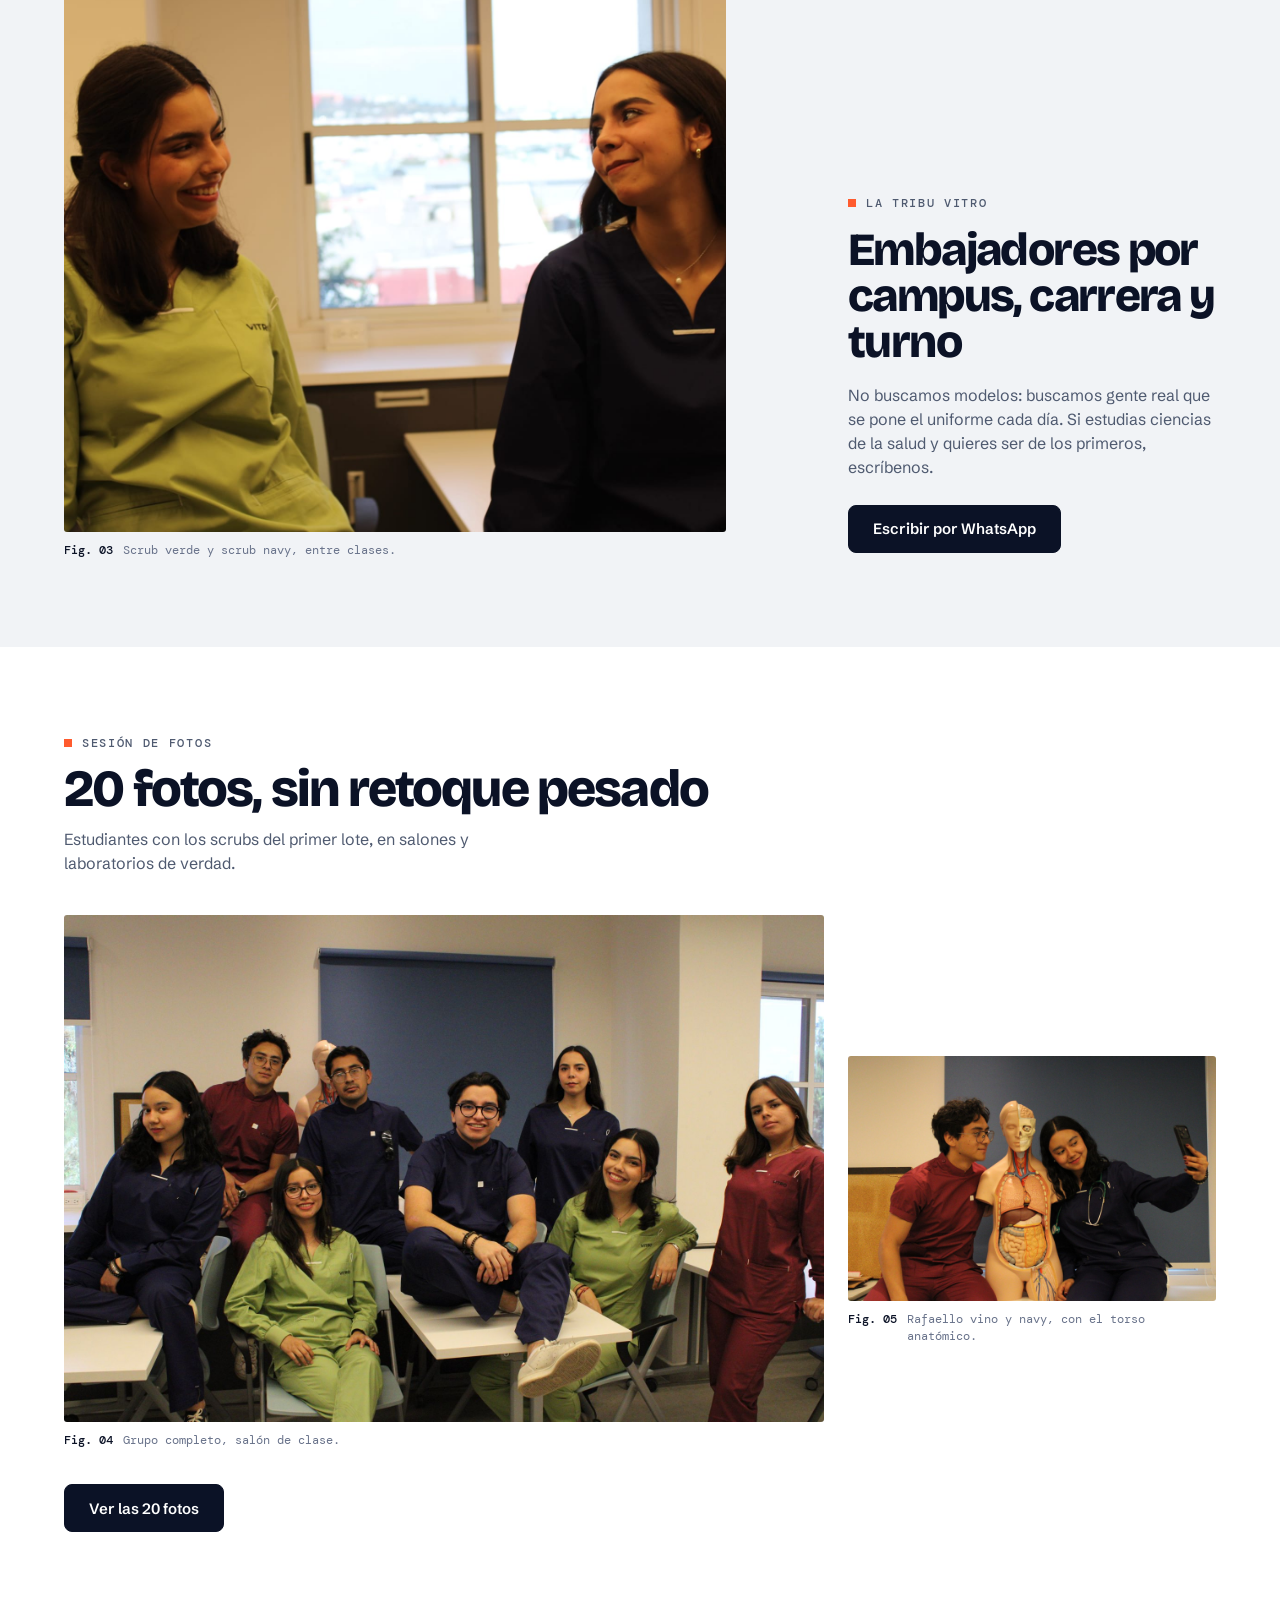
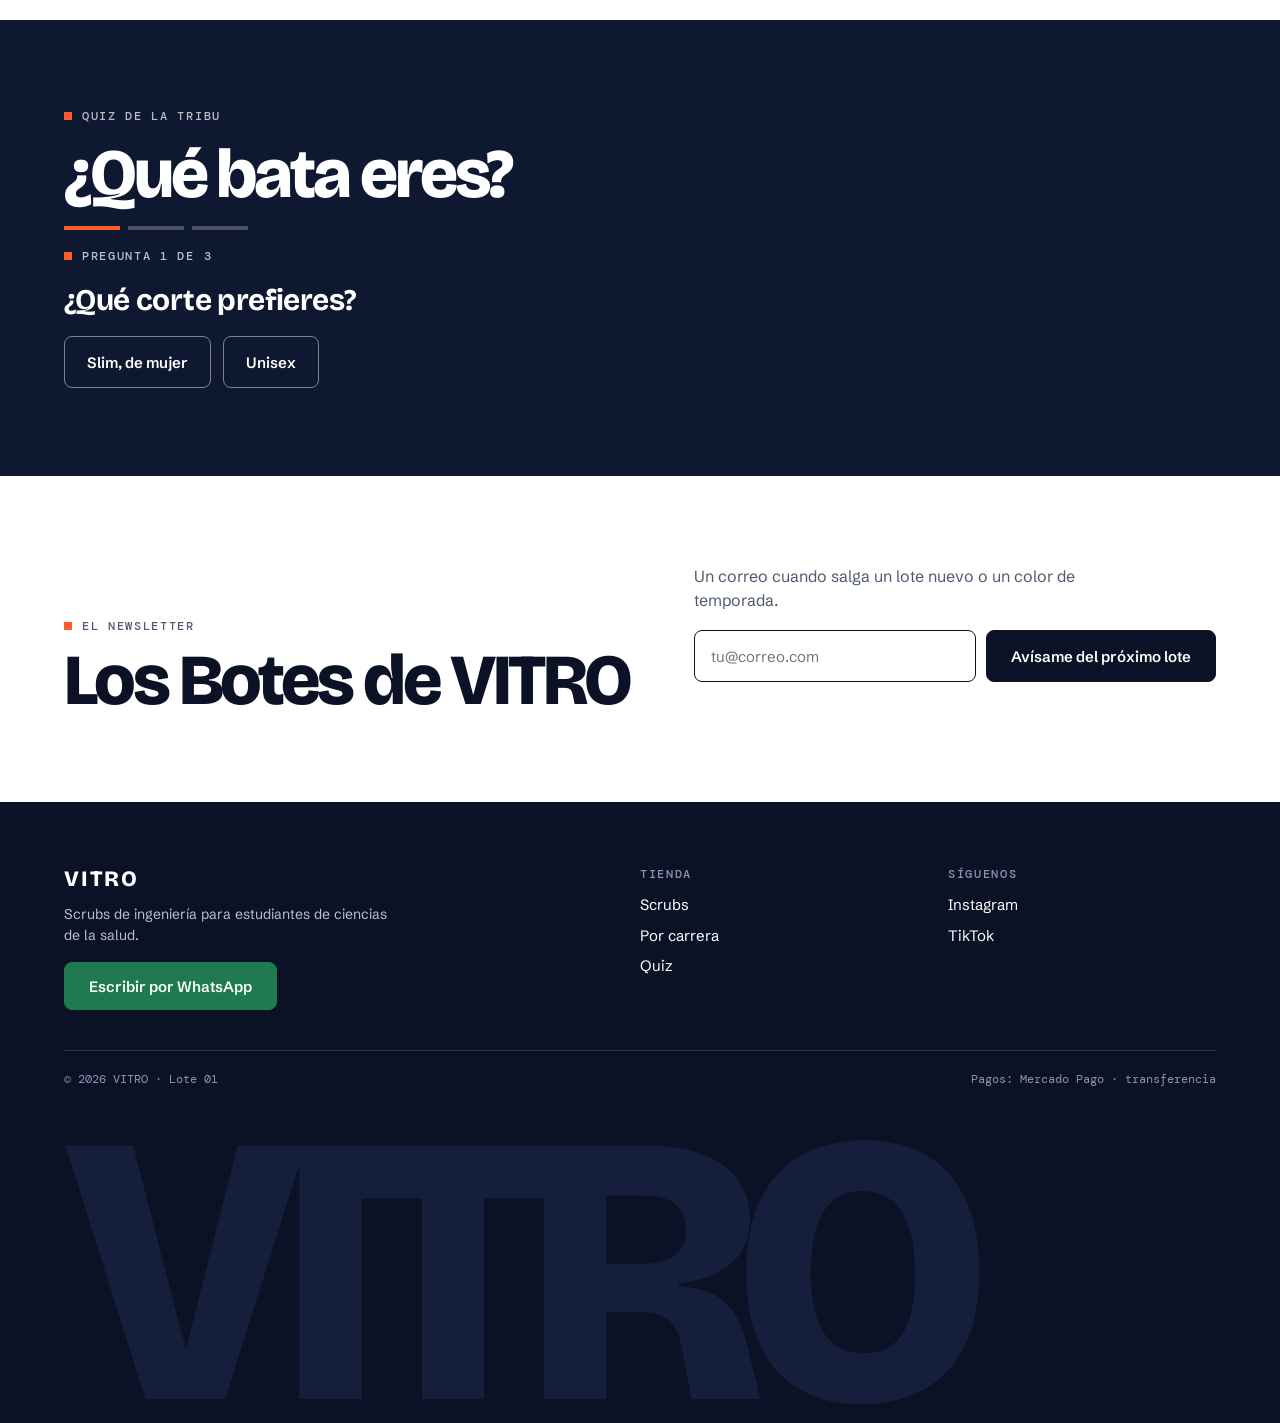
==== commit ecd561bb: "Rediseño: vial como concepto (etiquetas de lote, fichas de muestra), tipografía display, hero e índi" ====
--- a/public/index.html
+++ b/public/index.html
@@ -9,218 +9,22 @@
 <meta property="og:description" content="De estudiantes para estudiantes. Set completo $800 MXN.">
 <link rel="preconnect" href="https://fonts.googleapis.com">
 <link rel="preconnect" href="https://fonts.gstatic.com" crossorigin>
-<link href="https://fonts.googleapis.com/css2?family=Instrument+Sans:wght@400;500;600&family=Montserrat:wght@600;700;800&display=swap" rel="stylesheet">
-<style>
-:root{
-  --bg:#FBFAF5; --bg2:#F3F1EA; --ink:#12182B; --muted:#53565E; --soft:#7A7C82;
-  --line:#E4E0D3; --ph:#E7E3D9; --navy:#0E1830; --gold:#E8B84B;
-  --c-navy:#1E2C4C; --c-vino:#7C2343; --c-verde:#A7CDB6;
-  --head:'Montserrat','Verdana',sans-serif; --body:'Instrument Sans','Segoe UI',Helvetica,sans-serif;
-}
-*{box-sizing:border-box}
-html{scroll-behavior:smooth}
-@media (prefers-reduced-motion:reduce){html{scroll-behavior:auto}}
-body{margin:0;background:var(--bg);color:var(--ink);font-family:var(--body);-webkit-font-smoothing:antialiased;line-height:1.5}
-a{color:inherit;text-decoration:none}
-a:focus-visible,button:focus-visible,input:focus-visible{outline:3px solid var(--ink);outline-offset:3px}
-.dark a:focus-visible,.dark button:focus-visible,.dark input:focus-visible{outline-color:var(--gold)}
-h1,h2,h3{font-family:var(--head);margin:0;letter-spacing:-.02em}
-p{margin:0}
-.wrap{max-width:1200px;margin:0 auto;padding:0 24px}
-.eyebrow{font-size:12px;font-weight:600;letter-spacing:.18em;text-transform:uppercase;color:var(--muted)}
-.dark .eyebrow{color:var(--gold)}
-.btn{display:inline-flex;align-items:center;justify-content:center;gap:10px;min-height:48px;padding:0 26px;border-radius:14px;border:1.5px solid var(--ink);background:var(--ink);color:#fff;font:600 15px var(--body);cursor:pointer}
-.btn:hover{opacity:.9}
-.btn.ghost{background:transparent;color:var(--ink)}
-.btn.wa{background:#2F7D57;border-color:#2F7D57}
-.btn[aria-disabled=true]{opacity:.45;cursor:not-allowed}
-.ph{background:var(--ph) center/cover no-repeat;border-radius:16px;display:flex;flex-direction:column;align-items:center;justify-content:center;gap:10px;color:#8B8778;font-size:14px;font-weight:600;text-align:center;padding:16px}
-section{padding:72px 0}
-
-/* header */
-header.top{position:sticky;top:0;z-index:20;background:var(--navy);border-bottom:none}
-.top .wrap{display:flex;align-items:center;justify-content:space-between;height:72px;gap:16px}
-.logo{display:flex;align-items:center;gap:10px;font:800 21px var(--head);letter-spacing:.14em;color:#fff}
-nav.main{display:flex;gap:28px}
-nav.main a{font-size:15px;font-weight:500;color:#fff}
-nav.main a:hover{text-decoration:underline;text-underline-offset:6px}
-.top .btn{min-height:44px;border-radius:22px;padding:0 20px;font-size:14px;background:#fff;color:var(--navy);border-color:#fff}
-.top .btn:hover{opacity:.9}
-.cartbtn{color:#fff}
-
-/* hero */
-.hero .wrap{display:grid;grid-template-columns:1fr;gap:40px;align-items:start}
-.hero h1{font-size:clamp(38px,5.4vw,60px);line-height:1.05;font-weight:800;margin:18px 0 22px}
-.hero p.lead{font-size:18px;color:var(--muted);max-width:480px}
-.hero .cta{display:flex;flex-wrap:wrap;gap:14px;margin:28px 0}
-.hero .tags{display:flex;flex-wrap:wrap;gap:8px 14px;font-size:12px;font-weight:600;letter-spacing:.12em;text-transform:uppercase;color:var(--soft)}
-.hero .tags span+span::before{content:"";display:inline-block;width:4px;height:4px;border-radius:2px;background:#C9C4B4;margin-right:14px;vertical-align:middle}
-.hero .ph{min-height:500px;width:100%}
-.hero .rel{width:100%;grid-column:1;order:1}
-.hero > .wrap > div:first-child{order:2}
-.hero .badge{position:absolute;left:20px;bottom:20px;background:#fff;border-radius:14px;padding:12px 18px;box-shadow:0 20px 40px -20px rgba(18,24,43,.35);text-align:left}
-.badge small{display:block;font-size:11px;font-weight:700;letter-spacing:.12em;text-transform:uppercase;color:var(--soft)}
-.badge b{font-size:15px}
-.rel{position:relative}
-
-/* carreras */
-.careers .grid{display:grid;grid-template-columns:repeat(5,1fr);gap:16px;margin-top:28px}
-.career{border:1px solid var(--line);background:#fff;border-radius:16px;padding:24px 16px;text-align:center;display:flex;flex-direction:column;align-items:center;gap:10px;cursor:pointer;font:inherit;color:inherit}
-.career:hover{border-color:var(--ink)}
-.career .ic{width:50px;height:50px;border-radius:25px;background:#F0EEE4;display:flex;align-items:center;justify-content:center}
-.career b{font-size:15px}.career span{font-size:13px;color:var(--soft)}
-.sec-head{display:flex;flex-direction:column;gap:10px;max-width:640px}
-.sec-head h2{font-size:clamp(28px,3.4vw,36px);font-weight:800}
-.sec-head p{color:var(--muted)}
-
-/* tienda */
-.shop{background:var(--bg2)}
-.products{display:grid;grid-template-columns:repeat(3,minmax(0,1fr));gap:22px;margin:32px auto 0;max-width:1120px}
-.card{background:#fff;border:1px solid var(--line);border-radius:18px;padding:16px;display:flex;flex-direction:column;gap:14px}
-.card .ph{height:340px;position:relative;background-position:var(--pos,center)}
-.card.pick{box-shadow:0 0 0 3px var(--ink)}
-.card .kind{font-size:13px;color:var(--muted);margin-top:-8px}
-.ph.nophoto::after{content:"Foto próximamente"}
-.card .row{display:flex;justify-content:space-between;align-items:baseline;gap:12px}
-.card h3{font-size:18px;font-weight:700}
-.price{font:700 18px var(--head)}
-.card .desc{font-size:14px;color:var(--muted)}
-.lbl{font-size:13px;font-weight:600}
-.mxn{font:500 12px var(--body);color:var(--soft)}
-.stu{font-size:14px;color:#2F7D57}.stu b{font-weight:700}
-.few{color:#9C5A1F;font-weight:600}
-.chk{display:flex;gap:10px;align-items:flex-start;padding:12px;border:1px solid var(--line);border-radius:12px;background:#FBFAF5;font-size:14px;line-height:1.4;cursor:pointer}
-.chk input{margin-top:3px;width:20px;height:20px;flex:none}
-.chk small{color:var(--muted);font-size:13px}
-.dots{display:flex;gap:12px;flex-wrap:wrap}
-.dot{border:0;background:none;cursor:pointer;padding:0;display:flex;align-items:center;gap:8px;font:500 13px var(--body);color:var(--ink);min-height:44px}
-.dot i{width:26px;height:26px;border-radius:13px;display:block;box-shadow:inset 0 0 0 1px rgba(18,24,43,.2)}
-.dot[aria-pressed=true] i{box-shadow:0 0 0 3px #fff,0 0 0 5px var(--ink)}
-.dot[disabled]{opacity:.5;cursor:not-allowed}
-.sizes{display:flex;gap:8px;flex-wrap:wrap}
-.size{min-width:48px;min-height:44px;border-radius:12px;border:1px solid #C9C4B4;background:#fff;font:600 14px var(--body);cursor:pointer}
-.size[aria-pressed=true]{background:var(--ink);border-color:var(--ink);color:#fff}
-.buy{display:flex;flex-direction:column;gap:10px;margin-top:4px}
-.note{font-size:12px;color:var(--soft)}
-.chip{position:absolute;top:12px;left:12px;background:var(--ink);color:#fff;border-radius:999px;font-size:11px;font-weight:700;letter-spacing:.04em;padding:4px 10px}
-.soon{font-size:12px;color:var(--soft)}
-
-/* colores */
-.colors{background:var(--navy);color:#fff;transition:background-color .3s ease}
-.colors .wrap{display:grid;grid-template-columns:1.2fr 1fr;gap:56px;align-items:center}
-.colors h2{font-size:clamp(30px,4vw,40px);font-weight:800;margin:14px 0;color:#fff}
-.colors p{color:rgba(255,255,255,.85)}
-.colors .eyebrow{color:rgba(255,255,255,.7)}
-.swatches{display:flex;gap:26px;margin-top:26px;flex-wrap:wrap}
-.sw{border:0;background:none;cursor:pointer;color:#fff;display:flex;flex-direction:column;align-items:center;gap:10px;font:700 11px var(--body);letter-spacing:.1em;text-transform:uppercase;min-height:44px}
-.sw i{width:48px;height:48px;border-radius:24px;display:block}
-.sw[aria-pressed=true] i{box-shadow:0 0 0 3px rgba(255,255,255,.3),0 0 0 5px #fff}
-.sw span{color:rgba(255,255,255,.65)}.sw[aria-pressed=true] span{color:#fff}
-.colors h3{font-size:28px;font-weight:800;margin:10px 0 12px;color:#fff}
-
-/* manifiesto / tribu */
-.two{display:grid;grid-template-columns:1fr 1fr;gap:56px;align-items:center}
-.two .ph{min-height:420px}
-.two h2{font-size:clamp(28px,3.6vw,38px);font-weight:800;margin:14px 0 18px}
-.two p+p{margin-top:14px}
-.two .muted{color:var(--muted)}
-.tribe{background:var(--bg2)}
-.amanc{display:inline-block;margin-top:18px;padding:10px 16px;border-radius:12px;background:#fff;border:1px solid var(--line);font-size:14px;font-weight:600}
-
-/* quiz */
-.quiz{background:var(--navy);color:#fff;text-align:center}
-.quiz .box{max-width:720px;margin:0 auto;display:flex;flex-direction:column;align-items:center;gap:18px}
-.quiz h2{font-size:clamp(28px,4vw,36px);font-weight:800}
-.bar{display:flex;gap:8px}
-.bar i{display:block;width:56px;height:4px;border-radius:2px;background:rgba(255,255,255,.25)}
-.bar i.on{background:var(--gold)}
-.q{font:700 22px var(--head)}
-.opts{display:flex;flex-wrap:wrap;gap:14px;justify-content:center}
-.opt{min-height:52px;padding:0 22px;border:1.5px solid rgba(255,255,255,.4);border-radius:12px;background:transparent;color:#fff;font:600 15px var(--body);cursor:pointer}
-.opt:hover{background:rgba(255,255,255,.1)}
-.result{display:flex;flex-direction:column;align-items:center;gap:14px}
-.result h3{font-size:28px;font-weight:800}
-.result p{color:#B9C0D6;max-width:520px}
-.quiz .btn{background:#fff;color:var(--ink);border-color:#fff}
-.quiz .btn.ghost{background:transparent;color:#fff;border-color:rgba(255,255,255,.5)}
-
-/* newsletter */
-.news{text-align:center}
-.news form{display:flex;gap:12px;max-width:480px;margin:22px auto 0}
-.news input{flex:1;min-height:52px;border:1px solid #C9C4B4;border-radius:26px;padding:0 20px;font:15px var(--body);background:#fff;color:var(--ink)}
-.news .btn{border-radius:26px}
-.news .msg{margin-top:12px;font-size:14px;color:var(--muted);min-height:20px}
-
-/* footer */
-footer{background:var(--ink);color:#fff;padding:56px 0 28px}
-footer .cols{display:grid;grid-template-columns:2fr 1fr 1fr;gap:40px}
-footer h4{margin:0 0 12px;font:700 12px var(--body);letter-spacing:.12em;text-transform:uppercase;color:#7C8299}
-footer a{display:block;font-size:15px;margin-bottom:8px}
-footer p{color:#B9C0D6;font-size:14px;max-width:340px;margin:12px 0 16px}
-footer .legal{margin-top:36px;padding-top:20px;border-top:1px solid rgba(255,255,255,.15);display:flex;justify-content:space-between;flex-wrap:wrap;gap:10px;font-size:13px;color:#7C8299}
-.sr{position:absolute;width:1px;height:1px;overflow:hidden;clip:rect(0 0 0 0)}
-
-/* photoshoot */
-.psduo{display:grid;grid-template-columns:1fr 1fr;gap:16px;align-items:start}
-.psduo img{width:100%;height:auto;display:block;border-radius:16px}
-@media (max-width:600px){.psduo{grid-template-columns:1fr}}
-
-/* carrito */
-.cartbtn{position:relative;min-height:44px;min-width:44px;border:0;background:none;cursor:pointer;display:flex;align-items:center;justify-content:center;color:var(--ink)}
-.cartbtn b{position:absolute;top:2px;right:0;min-width:18px;height:18px;border-radius:9px;background:var(--ink);color:#fff;font:700 11px var(--body);display:flex;align-items:center;justify-content:center;padding:0 4px}
-.cartbtn b[hidden]{display:none}
-.veil{position:fixed;inset:0;background:rgba(18,24,43,.45);z-index:40}
-.drawer{position:fixed;top:0;right:0;bottom:0;width:min(440px,100%);background:#fff;z-index:50;display:flex;flex-direction:column;box-shadow:-20px 0 40px -20px rgba(18,24,43,.35)}
-.drawer[hidden],.veil[hidden]{display:none}
-.drawer header{display:flex;justify-content:space-between;align-items:center;padding:18px 20px;border-bottom:1px solid var(--line)}
-.drawer header h2{font-size:20px;font-weight:800}
-.x{min-width:44px;min-height:44px;border:0;background:none;font-size:26px;cursor:pointer;color:var(--ink)}
-.dbody{flex:1;overflow:auto;padding:16px 20px;display:flex;flex-direction:column;gap:14px}
-.line{display:grid;grid-template-columns:1fr auto;gap:6px 12px;padding-bottom:14px;border-bottom:1px solid var(--line)}
-.line b{font-size:15px}.line small{display:block;color:var(--muted);font-size:13px}
-.qty{display:flex;align-items:center;gap:6px}
-.qty button{width:36px;height:36px;border-radius:10px;border:1px solid #C9C4B4;background:#fff;font:600 16px var(--body);cursor:pointer}
-.qty span{min-width:22px;text-align:center;font-weight:600}
-.rm{border:0;background:none;color:var(--soft);font:500 13px var(--body);text-decoration:underline;cursor:pointer;min-height:36px}
-.dfoot{border-top:1px solid var(--line);padding:16px 20px;display:flex;flex-direction:column;gap:10px}
-.tot{display:flex;justify-content:space-between;font-size:15px}
-.tot.big{font:800 18px var(--head)}
-.field{display:flex;flex-direction:column;gap:4px}
-.field label{font-size:13px;font-weight:600}
-.field input,.field select{min-height:46px;border:1px solid #C9C4B4;border-radius:10px;padding:0 12px;font:15px var(--body);background:#fff;color:var(--ink);width:100%}
-.f2{display:grid;grid-template-columns:1fr 1fr;gap:10px}
-.err{color:#9B1C1C;font-size:13px;min-height:18px}
-.empty{color:var(--muted);text-align:center;padding:40px 0}
-
-@media (max-width:900px){
-  nav.main{display:none}
-  .hero .wrap,.colors .wrap,.two{grid-template-columns:1fr;gap:32px}
-  .hero .ph{min-height:360px}
-  .careers .grid{grid-template-columns:repeat(2,1fr)}
-  .products{grid-template-columns:repeat(2,minmax(0,1fr))}
-  section{padding:56px 0}
-  footer .cols{grid-template-columns:1fr}
-  .news form{flex-direction:column}
-}
-@media (max-width:600px){
-  .products{grid-template-columns:1fr}
-  .card .ph{height:360px}
-}
-</style>
+<link href="https://fonts.googleapis.com/css2?family=Bricolage+Grotesque:opsz,wght@12..96,600;12..96,800&family=DM+Mono:wght@400;500&family=Schibsted+Grotesk:wght@400;500;600;700&display=swap" rel="stylesheet">
+<link rel="stylesheet" href="vitro.css">
 </head>
 <body>
 
 <header class="top">
   <div class="wrap">
     <a class="logo" href="#inicio" aria-label="VITRO, inicio">
-      <svg width="30" height="25" viewBox="0 0 48 40" aria-hidden="true"><polygon points="2,4 12,4 19,26 26,4 36,4 24,36 14,36" fill="#fff"/><path d="M40 4 L35.5 16 M45.5 4 L41 16" fill="none" stroke="#fff" stroke-width="3" stroke-linecap="round"/></svg>
+      <svg width="30" height="25" viewBox="0 0 48 40" aria-hidden="true"><polygon points="2,4 12,4 19,26 26,4 36,4 24,36 14,36" fill="#fff"/><path d="M40 4 L35.5 16 M45.5 4 L41 16" fill="none" stroke="#FF5B2E" stroke-width="3" stroke-linecap="round"/></svg>
       VITRO
     </a>
     <nav class="main" aria-label="Principal">
       <a href="#tienda">Scrubs</a>
       <a href="#carreras">Por carrera</a>
       <a href="#tribu">La tribu</a>
-      <a href="#photoshoot">Photoshoot</a>
+      <a href="#photoshoot">Sesión de fotos</a>
       <a href="#quiz">Quiz</a>
     </nav>
     <div style="display:flex;align-items:center;gap:8px">
@@ -228,7 +32,7 @@
         <svg width="22" height="22" viewBox="0 0 24 24" fill="none" stroke="currentColor" stroke-width="1.8" stroke-linecap="round" stroke-linejoin="round" aria-hidden="true"><path d="M5 8 H19 L18 21 H6 Z"/><path d="M9 8 V6.5 A3 3 0 0 1 15 6.5 V8"/></svg>
         <b id="cartcount" hidden>0</b>
       </button>
-      <a class="btn" href="#tienda">Ver tienda</a>
+      <a class="btn" href="#tienda">Comprar</a>
     </div>
   </div>
 </header>
@@ -244,86 +48,89 @@
 
 <section class="hero">
   <div class="wrap">
-    <div>
+    <figure class="hero-fig">
+      <div class="ph" style="background-image:url(img/hero.jpg);background-position:20% 50%" role="img" aria-label="Diez estudiantes con scrubs VITRO navy, vino y verde, sentados en un salón de clase"></div>
+      <div class="vtag"><b>Lote 01</b>6 muestras · 2 modelos · 3 colores</div>
+      <figcaption><b>Fig. 01</b><span>Primer lote completo, en un salón de clase. Navy, vino y verde, dos cortes.</span></figcaption>
+    </figure>
+    <div class="hero-copy">
       <div class="eyebrow">De estudiantes para estudiantes</div>
-      <h1>Ingeniería para quienes cuidan la vida.</h1>
-      <p class="lead">Scrubs diseñados por estudiantes de ingeniería que vieron a sus amigos hacer guardias de 12 horas con ropa que no aguantaba. Tela técnica, corte honesto, cero disfraz.</p>
-      <div class="cta">
-        <a class="btn" href="#tienda">Ver los scrubs</a>
-        <a class="btn ghost" href="#quiz">¿Qué bata eres?</a>
+      <h1>Ingeniería para quienes cuidan <em>la vida</em></h1>
+      <div class="hero-side">
+        <p class="lead">Scrubs diseñados por estudiantes de ingeniería que vieron a sus amigos hacer guardias de 12 horas con ropa que no aguantaba. Tela técnica, corte honesto, cero disfraz.</p>
+        <div class="cta">
+          <a class="btn" href="#tienda">Ver los scrubs</a>
+          <a class="btn ghost" href="#quiz">¿Qué bata eres?</a>
+        </div>
+        <div class="tags"><span>Resiste el cloro</span><span>V-Shield en Traction Navy</span><span>Precio estudiante desde $800</span></div>
       </div>
-      <div class="tags"><span>Resiste el cloro</span><span>V-Shield en Traction Navy</span><span>Precio estudiante desde $800</span></div>
-    </div>
-    <div class="rel">
-      <div class="ph" style="background-image:url(img/hero.jpg);background-position:20% 50%" role="img" aria-label="Estudiante en práctica clínica con scrubs VITRO"></div>
     </div>
   </div>
 </section>
 
 <section class="careers" id="carreras">
   <div class="wrap">
+    <div class="car-head">
+      <div>
+        <div class="eyebrow">Por carrera</div>
+        <h2 style="margin-top:14px">¿Qué estudias?</h2>
+      </div>
+      <p>Toca tu carrera y vamos directo a los scrubs.</p>
+    </div>
+    <div class="grid">
+      <a class="career" href="#tienda"><i class="n">01</i><b>Medicina</b><span class="sub">Pa' los de guardia</span></a>
+      <a class="career" href="#tienda"><i class="n">02</i><b>Enfermería</b><span class="sub">Pa' las que no paran</span></a>
+      <a class="career" href="#tienda"><i class="n">03</i><b>Odontología</b><span class="sub">Pa' los de odonto</span></a>
+      <a class="career" href="#tienda"><i class="n">04</i><b>Lab Clínico</b><span class="sub">Pa' los del microscopio</span></a>
+      <a class="career" href="#tienda"><i class="n">05</i><b>Fisioterapia</b><span class="sub">Pa' los del movimiento</span></a>
+    </div>
+  </div>
+</section>
+
+<section class="shop" id="tienda">
+  <div class="wrap">
     <div class="sec-head">
-      <div class="eyebrow">Encuéntrate</div>
-      <h2>Tu carrera, tu uniforme.</h2>
-      <p>Cada especialidad pide algo distinto. Elige la tuya y te llevamos a la tienda.</p>
-    </div>
-    <div class="grid">
-      <a class="career" href="#tienda"><span class="ic"><svg width="24" height="24" viewBox="0 0 24 24" fill="none" stroke="#12182B" stroke-width="1.7" stroke-linecap="round" stroke-linejoin="round" aria-hidden="true"><path d="M6 4 V10 A6 6 0 0 0 18 10 V4"/><circle cx="19" cy="4" r="2"/><path d="M12 16 V20"/></svg></span><b>Medicina</b><span>Pa' los de guardia</span></a>
-      <a class="career" href="#tienda"><span class="ic"><svg width="24" height="24" viewBox="0 0 24 24" fill="none" stroke="#12182B" stroke-width="1.7" stroke-linecap="round" stroke-linejoin="round" aria-hidden="true"><path d="M12 21 C7 17 3 13.5 3 9.4 A5 5 0 0 1 12 6.5 A5 5 0 0 1 21 9.4 C21 13.5 17 17 12 21 Z"/></svg></span><b>Enfermería</b><span>Pa' las que no paran</span></a>
-      <a class="career" href="#tienda"><span class="ic"><svg width="24" height="24" viewBox="0 0 24 24" fill="none" stroke="#12182B" stroke-width="1.7" stroke-linecap="round" stroke-linejoin="round" aria-hidden="true"><path d="M12 2 C6.48 2 2 6.48 2 12 C2 17.52 6.48 22 12 22 C17.52 22 22 17.52 22 12 C22 6.48 17.52 2 12 2 Z"/><path d="M8 12 L12 16 L16 8"/></svg></span><b>Odontología</b><span>Pa' los de odonto</span></a>
-      <a class="career" href="#tienda"><span class="ic"><svg width="24" height="24" viewBox="0 0 24 24" fill="none" stroke="#12182B" stroke-width="1.7" stroke-linecap="round" stroke-linejoin="round" aria-hidden="true"><path d="M6 3 H14 L18 8 V21 H6 Z"/><path d="M14 3 V8 H18"/><path d="M9.5 12 H14.5 M9.5 15.5 H12.5"/></svg></span><b>Lab Clínico</b><span>Pa' los del microscopio</span></a>
-      <a class="career" href="#tienda"><span class="ic"><svg width="24" height="24" viewBox="0 0 24 24" fill="none" stroke="#12182B" stroke-width="1.7" stroke-linecap="round" stroke-linejoin="round" aria-hidden="true"><path d="M3 14 H7 L9 8 L13 18 L15 12 L17 14 H21"/></svg></span><b>Fisioterapia</b><span>Pa' los del movimiento</span></a>
-    </div>
-  </div>
-</section>
-
-<section class="shop" id="tienda">
+      <div class="eyebrow">Lote 01 · muestras 01–06</div>
+      <h2>Primer lote, a la venta</h2>
+      <p>Cada set trae top y pantalón. Elige talla y agrégalo al carrito; ahí activas el precio estudiante.</p>
+    </div>
+    <div class="products featured" id="products" aria-live="polite"></div>
+  </div>
+</section>
+
+<section class="fichas" id="fichas">
   <div class="wrap">
     <div class="sec-head">
-      <div class="eyebrow">La tienda</div>
-      <h2>Scrubs que aguantan.</h2>
-      <p>Cada set incluye top y pantalón. Elige modelo, color y talla, y paga aquí mismo. Si estudias ciencias de la salud, tienes precio estudiante en el carrito.</p>
-    </div>
-    <div class="products" id="products" aria-live="polite"></div>
-  </div>
-</section>
-
-<section id="fichas" style="background:var(--bg2);padding:56px 0">
-  <div class="wrap">
-    <div class="sec-head" style="margin-bottom:40px">
-      <div class="eyebrow">Especificaciones</div>
-      <h2>Cada prenda, documentada.</h2>
-      <p>Tela técnica certificada, composición y cuidados. Todo lo que necesitas saber.</p>
-    </div>
-    <div style="display:grid;grid-template-columns:repeat(2,1fr);gap:32px;max-width:1000px">
-      <article style="background:#fff;border:1px solid var(--line);border-radius:18px;padding:28px;display:flex;flex-direction:column;gap:14px">
-        <h3 style="font-size:20px;font-weight:700">Montserrat · Set Mujer</h3>
-        <p style="color:var(--muted);font-size:14px">Corte slim femenino, manga larga. Pensado para quien quiere un uniforme que se ajuste a su silueta.</p>
-        <div style="border-top:1px solid var(--line);padding-top:14px">
-          <p style="font-size:13px;color:var(--soft);text-transform:uppercase;font-weight:600;letter-spacing:.08em;margin-bottom:10px">Especificaciones</p>
-          <ul style="margin:0;padding-left:20px;font-size:14px;line-height:1.6;color:var(--ink)">
-            <li>Corte slim entallado a la cintura</li>
-            <li>Manga larga con puño</li>
-            <li>Bolsillos funcionales</li>
-            <li>Acabados en blanco o gris claro</li>
-          </ul>
-        </div>
-        <a href="fichas.html" style="display:inline-block;margin-top:auto;padding:12px 0;color:var(--ink);font-weight:600;text-decoration:underline;font-size:14px">Ver ficha completa →</a>
+      <div class="eyebrow">Fichas de muestra</div>
+      <h2>Lo que dice el laboratorio</h2>
+      <p>Dos telas, dos niveles de desempeño. Los datos son los de la ficha técnica de nuestro fabricante.</p>
+    </div>
+    <div class="fx">
+      <article class="sheet dk">
+        <div class="tagline"><span>Muestra A · Traction Navy</span><span>V-Shield</span></div>
+        <div class="big">160<small>g/m²</small></div>
+        <dl class="spec">
+          <dt>Tela</dt><dd>78% poliéster · 20% rayón · 2% spandex</dd>
+          <dt>Líquidos</dt><dd>Antifluido: repele salpicaduras</dd>
+          <dt>Tacto</dt><dd>Estira ligeramente</dd>
+          <dt>Corte</dt><dd><span data-model="mujer">Montserrat</span>: slim, manga larga. <span data-model="unisex">Rafaello</span>: unisex, manga corta, cuello mandarín.</dd>
+        </dl>
       </article>
-      <article style="background:#fff;border:1px solid var(--line);border-radius:18px;padding:28px;display:flex;flex-direction:column;gap:14px">
-        <h3 style="font-size:20px;font-weight:700">Rafaello · Set Unisex</h3>
-        <p style="color:var(--muted);font-size:14px">Corte unisex moderno con cuello tipo mandarín. Una silueta limpia y diferente al scrub tradicional.</p>
-        <div style="border-top:1px solid var(--line);padding-top:14px">
-          <p style="font-size:13px;color:var(--soft);text-transform:uppercase;font-weight:600;letter-spacing:.08em;margin-bottom:10px">Especificaciones</p>
-          <ul style="margin:0;padding-left:20px;font-size:14px;line-height:1.6;color:var(--ink)">
-            <li>Corte unisex amplio y cómodo</li>
-            <li>Manga corta, cuello tipo mandarín</li>
-            <li>Bolsillos laterales</li>
-            <li>Acabados en blanco o gris claro</li>
-          </ul>
-        </div>
-        <a href="fichas.html" style="display:inline-block;margin-top:auto;padding:12px 0;color:var(--ink);font-weight:600;text-decoration:underline;font-size:14px">Ver ficha completa →</a>
+      <article class="sheet">
+        <div class="tagline"><span>Muestra B · Vino y verde</span><span>Sin antifluido</span></div>
+        <div class="big">150<small>g/m²</small></div>
+        <dl class="spec">
+          <dt>Tela</dt><dd>65% poliéster · 35% algodón</dd>
+          <dt>Cloro</dt><dd>Solidez de color 4-5 (de 5)</dd>
+          <dt>Formaldehído</dt><dd>No detectado</dd>
+          <dt>pH</dt><dd>4.5, dentro de rango</dd>
+        </dl>
+        <p class="note">Reporte de laboratorio de abril de 2025 sobre la tela 65/35.</p>
       </article>
+      <div class="sheet-cta">
+        <p>Resultados completos, certificaciones del fabricante y tabla de precios.</p>
+        <a class="btn" href="fichas.html">Abrir las fichas técnicas</a>
+      </div>
     </div>
   </div>
 </section>
@@ -332,56 +139,81 @@
   <div class="wrap">
     <div>
       <div class="eyebrow">Colores núcleo</div>
-      <h2>Tres colores con nombre propio.</h2>
-      <p>No son "azul 3". Cada color de VITRO tiene su historia, porque lo elegiste con la práctica en mente.</p>
+      <h2>Tres colores del primer lote</h2>
+      <p>No son "azul 3". Elige un tubo para ver su historia y cuántos sets quedan.</p>
       <div class="swatches" id="swatches" role="group" aria-label="Colores VITRO"></div>
     </div>
     <div>
-      <div class="eyebrow">Colección</div>
+      <div class="eyebrow">Muestra seleccionada</div>
       <h3 id="cname"></h3>
       <p id="cdesc"></p>
-      <p id="cstatus" class="note" style="margin-top:14px;color:#B9C0D6"></p>
-    </div>
-  </div>
-</section>
-
-<section id="manifiesto">
-  <div class="wrap two">
-    <div class="ph" style="background-image:url(img/manifiesto.jpg)" role="img" aria-label="Estudiante estudiando de noche en la biblioteca"></div>
-    <div>
-      <div class="eyebrow">El manifiesto</div>
-      <h2>No es la ropa de tu tía.</h2>
-      <p class="muted">Empezó porque vimos a nuestros amigos llegar a guardias con uniformes que picaban, que se transparentaban, que no aguantaban un turno.</p>
-      <p><b>Somos estudiantes de ingeniería.</b> No sabíamos hacer ropa, pero sabíamos de materiales, de tolerancias y de lo que se siente ver a alguien que admiras incómodo en su propio uniforme. Así nació VITRO: un vial de vidrio que se transforma en la persona que ya está llegando.</p>
-      <div class="amanc">El 10% de nuestras ganancias va a AMANC, para la lucha contra el cáncer infantil.</div>
+      <p id="cstatus" class="note"></p>
+    </div>
+  </div>
+</section>
+
+<section id="manifiesto" class="manifesto dark" aria-label="Manifiesto">
+  <div class="mf-wrap">
+    <div class="mf-vial" aria-hidden="true">
+      <svg viewBox="0 0 90 380" role="presentation">
+        <defs><clipPath id="vialclip"><path d="M31 20 V350 A14 14 0 0 0 59 350 V20 Z"/></clipPath></defs>
+        <rect x="31" y="20" width="28" height="350" fill="rgba(255,255,255,.05)" clip-path="url(#vialclip)"/>
+        <rect id="vialliq" x="28" y="364" width="34" height="0" fill="#FF5B2E" clip-path="url(#vialclip)"/>
+        <rect x="22" y="6" width="46" height="9" rx="3" fill="none" stroke="#fff" stroke-width="2"/>
+        <path d="M28 15 V350 A17 17 0 0 0 62 350 V15" fill="none" stroke="#fff" stroke-width="2"/>
+        <g stroke="#fff" stroke-opacity=".65" stroke-width="1.5">
+          <path d="M66 50 h10 M66 93 h6 M66 136 h10 M66 179 h6 M66 222 h10 M66 265 h6 M66 308 h10"/>
+        </g>
+      </svg>
+      <div class="mf-read" id="vialpct">Nivel 0%</div>
+    </div>
+    <div class="mf-text">
+      <div class="eyebrow">Manifiesto</div>
+      <p>Empezó porque vimos a nuestros amigos llegar a guardias con uniformes que picaban, que se transparentaban, que no aguantaban un turno.</p>
+      <p><span><b>Somos estudiantes de ingeniería.</b> No sabíamos hacer ropa, pero sabíamos de materiales, de tolerancias y de lo que se siente ver a alguien que admiras incómodo en su propio uniforme.</span></p>
+      <figure class="mf-fig">
+        <div class="ph" style="background-image:url(img/manifiesto.jpg);background-position:50% 50%" role="img" aria-label="Dos estudiantes con scrubs navy y vino explicando un diagrama en un pizarrón de vidrio"></div>
+        <figcaption><b>Fig. 02</b><span>Pizarrón de vidrio, repasando un diagrama.</span></figcaption>
+      </figure>
+      <p>Así nació VITRO: un vial de vidrio que se transforma en la persona que ya está llegando.</p>
+      <div class="amanc">10% de nuestras ganancias va a AMANC, para la lucha contra el cáncer infantil.</div>
     </div>
   </div>
 </section>
 
 <section class="tribe" id="tribu">
-  <div class="wrap two">
-    <div>
+  <div class="wrap">
+    <figure class="tfig">
+      <div class="ph" style="background-image:url(img/tribu.jpg)" role="img" aria-label="Dos estudiantes, una con scrub verde y otra navy, riéndose frente a una ventana"></div>
+      <figcaption><b>Fig. 03</b><span>Scrub verde y scrub navy, entre clases.</span></figcaption>
+    </figure>
+    <div class="tcopy">
       <div class="eyebrow">La tribu VITRO</div>
-      <h2>Los que ya llegaron, contigo.</h2>
-      <p class="muted">Queremos embajadores por campus, por carrera, por turno. No modelos: gente real que se pone el uniforme cada día. Si estudias ciencias de la salud y quieres ser de los primeros, escríbenos.</p>
-      <p style="margin-top:22px"><a class="btn" id="ambassador" href="#">Quiero ser embajador(a)</a></p>
-    </div>
-    <div class="ph" style="background-image:url(img/tribu.jpg)" role="img" aria-label="Estudiantes con scrubs VITRO en el campus"></div>
-  </div>
-</section>
-
-<section id="photoshoot" style="background:var(--bg);padding:72px 0">
-  <div class="wrap">
-    <div class="sec-head" style="margin-bottom:40px">
+      <h2>Embajadores por campus, carrera y turno</h2>
+      <p>No buscamos modelos: buscamos gente real que se pone el uniforme cada día. Si estudias ciencias de la salud y quieres ser de los primeros, escríbenos.</p>
+      <a class="btn" id="ambassador" href="#">Escribir por WhatsApp</a>
+    </div>
+  </div>
+</section>
+
+<section id="photoshoot" style="background:var(--bg)">
+  <div class="wrap">
+    <div class="sec-head">
       <div class="eyebrow">Sesión de fotos</div>
-      <h2>La tribu en acción.</h2>
-      <p>Estudiantes reales con VITRO. Sin filtros, sin modelos: solo gente que usa nuestros scrubs cada día.</p>
-    </div>
-    <div class="psduo">
-      <img src="img/photoshoot/ps11111.jpg" alt="Estudiante con scrubs vino de VITRO junto a un modelo anatómico" loading="lazy">
-      <img src="img/photoshoot/ps1.jpg" alt="Grupo de estudiantes con scrubs VITRO en un salón de clase" loading="lazy">
-    </div>
-    <p style="text-align:center;margin-top:32px"><a class="btn" href="sesion.html">Ver la sesión completa</a></p>
+      <h2>20 fotos, sin retoque pesado</h2>
+      <p>Estudiantes con los scrubs del primer lote, en salones y laboratorios de verdad.</p>
+    </div>
+    <div class="psgrid">
+      <figure class="a">
+        <img src="img/photoshoot/ps1.jpg" alt="Grupo de estudiantes con scrubs VITRO en un salón de clase" loading="lazy">
+        <figcaption><b>Fig. 04</b><span>Grupo completo, salón de clase.</span></figcaption>
+      </figure>
+      <figure class="b">
+        <img src="img/photoshoot/ps11111.jpg" alt="Estudiante con scrub vino junto a un modelo anatómico, y otra estudiante tomándose una selfie" loading="lazy">
+        <figcaption><b>Fig. 05</b><span>Rafaello vino y navy, con el torso anatómico.</span></figcaption>
+      </figure>
+    </div>
+    <p class="ps-cta"><a class="btn" href="sesion.html">Ver las 20 fotos</a></p>
   </div>
 </section>
 
@@ -390,22 +222,26 @@
     <div class="box">
       <div class="eyebrow">Quiz de la tribu</div>
       <h2>¿Qué bata eres?</h2>
-      <div id="quizbody" style="display:flex;flex-direction:column;align-items:center;gap:18px;width:100%"></div>
+      <div id="quizbody" style="display:flex;flex-direction:column;align-items:flex-start;gap:18px;width:100%"></div>
     </div>
   </div>
 </section>
 
 <section class="news" id="newsletter">
   <div class="wrap">
-    <div class="eyebrow">El newsletter</div>
-    <h2 style="font-size:clamp(28px,3.6vw,36px);font-weight:800;margin:10px 0">Los Botes de VITRO.</h2>
-    <p style="color:var(--muted);max-width:480px;margin:0 auto">Drops nuevos, colores de temporada y cosas de la tribu. Sin spam.</p>
-    <form id="nform" novalidate>
-      <label class="sr" for="nmail">Tu correo</label>
-      <input id="nmail" type="email" placeholder="tu@correo.com" autocomplete="email" required>
-      <button class="btn" type="submit">Unirme</button>
-    </form>
-    <p class="msg" id="nmsg" role="status"></p>
+    <div>
+      <div class="eyebrow">El newsletter</div>
+      <h2>Los Botes de VITRO</h2>
+    </div>
+    <div>
+      <p class="sub">Un correo cuando salga un lote nuevo o un color de temporada.</p>
+      <form id="nform" novalidate>
+        <label class="sr" for="nmail">Tu correo</label>
+        <input id="nmail" type="email" placeholder="tu@correo.com" autocomplete="email" required>
+        <button class="btn" type="submit">Avísame del próximo lote</button>
+      </form>
+      <p class="msg" id="nmsg" role="status"></p>
+    </div>
   </div>
 </section>
 
@@ -417,7 +253,7 @@
       <div>
         <div class="logo" style="color:#fff">VITRO</div>
         <p>Scrubs de ingeniería para estudiantes de ciencias de la salud.</p>
-        <a class="btn wa" id="fwa" href="#" style="display:inline-flex;margin:0">WhatsApp directo</a>
+        <a class="btn wa" id="fwa" href="#" style="display:inline-flex;margin:0">Escribir por WhatsApp</a>
       </div>
       <div>
         <h4>Tienda</h4>
@@ -431,7 +267,8 @@
         <a id="ftt" href="#">TikTok</a>
       </div>
     </div>
-    <div class="legal"><span>© 2026 VITRO. De estudiantes para estudiantes.</span><span>Pagos: Mercado Pago · transferencia</span></div>
+    <div class="legal"><span>© 2026 VITRO · Lote 01</span><span>Pagos: Mercado Pago · transferencia</span></div>
+    <div class="wordmark" aria-hidden="true">VITRO</div>
   </div>
 </footer>
 
@@ -482,6 +319,13 @@
   "unisex-verde": "loggg.jpg"
 };
 
+/* datos de tela de la ficha técnica del fabricante (ver fichas.html) */
+const FABRIC = {
+  navy:  { tela: "78% poliéster · 20% rayón · 2% spandex", peso: "160 g/m²", liq: "Antifluido V-Shield" },
+  other: { tela: "65% poliéster · 35% algodón", peso: "150 g/m²", liq: "Sin tratamiento antifluido" }
+};
+const SAMPLE_ORDER = MODELS.flatMap(m => COLORS.map(c => keyOf(m, c)));
+
 /* ---------- Tienda ---------- */
 function renderProducts() {
   const root = $("#products");
@@ -498,18 +342,25 @@
     const img = "img/" + (IMAGE_NAMES[key] || key + ".jpg");
     const card = document.createElement("article");
     card.className = "card"; card.id = "card-" + key;
+    const fab = c === "navy" ? FABRIC.navy : FABRIC.other;
+    const no = String(SAMPLE_ORDER.indexOf(key) + 1).padStart(2, "0");
+    const code = M.name.slice(0, 3).toUpperCase() + "-" + c.slice(0, 3).toUpperCase();
     card.innerHTML = `
       <div class="ph" style="background-image:url(${img});${PHOTO_POS[key] ? "--pos:" + PHOTO_POS[key] : ""}" role="img" aria-label="${esc(M.name)} en ${esc(col.name)}">
         ${col.vshield ? '<span class="chip">V-SHIELD</span>' : ""}
+        <span class="lab"><b>Muestra ${no}/${String(SAMPLE_ORDER.length).padStart(2, "0")} · Lote 01</b>${code}</span>
       </div>
-      <div class="row"><h3>Modelo: ${esc(M.name)}</h3>
-        <span class="price">${money(unitPrice(c, false))}<small class="mxn"> MXN</small></span></div>
-      <p class="kind">${esc(M.kind)} · ${esc(col.name)}</p>
-      <p class="stu">Precio estudiante: <b>${money(unitPrice(c, true))}</b></p>
-      <p class="desc">${esc(M.desc)}</p>
-      <div><div class="lbl">Talla: ${esc(size)}${left > 0 && left <= 3 ? ` <span class="few">· quedan ${left}</span>` : ""}</div>
-        <div class="sizes" role="group" aria-label="Talla de ${esc(M.name)} ${esc(col.name)}"></div></div>
-      <div class="buy"></div>`;
+      <div class="cinfo">
+        <div class="row"><h3><small>Modelo</small>${esc(M.name)}</h3>
+          <span class="price">${money(unitPrice(c, false))}<small class="mxn"> MXN</small></span></div>
+        <p class="kind">${esc(M.kind)} · ${esc(col.name)}</p>
+        <p class="stu">Precio estudiante: <b>${money(unitPrice(c, true))}</b></p>
+        <p class="desc">${esc(M.desc)}</p>
+        <dl class="spec"><dt>Tela</dt><dd>${fab.tela}</dd><dt>Peso</dt><dd>${fab.peso}</dd><dt>Líquidos</dt><dd>${fab.liq}</dd></dl>
+        <div><div class="lbl">Talla: ${esc(size)}${left > 0 && left <= 3 ? ` <span class="few">· quedan ${left}</span>` : ""}</div>
+          <div class="sizes" role="group" aria-label="Talla de ${esc(M.name)} ${esc(col.name)}"></div></div>
+        <div class="buy"></div>
+      </div>`;
     const probe = new Image();
     probe.onerror = () => $(".ph", card).classList.add("nophoto");
     probe.src = img;
@@ -540,8 +391,8 @@
   // Si hay preview, agregar botón a tienda completa
   if (SHOP_PREVIEW) {
     const viewAll = document.createElement("div");
-    viewAll.style.cssText = "grid-column:1/-1;text-align:center;padding:40px 0";
-    viewAll.innerHTML = '<a class="btn" href="tienda.html" style="display:inline-flex">Ver la tienda completa</a>';
+    viewAll.className = "viewall";
+    viewAll.innerHTML = '<a class="btn" href="tienda.html" style="display:inline-flex">Ver los 6 sets en la tienda</a>';
     root.appendChild(viewAll);
   }
 }
@@ -554,7 +405,7 @@
     const b = document.createElement("button");
     b.type = "button"; b.className = "sw";
     b.setAttribute("aria-pressed", c === curColor);
-    b.innerHTML = `<i style="background:${CAT.colors[c].hex}"></i><span>${esc(CAT.colors[c].name)}</span>`;
+    b.innerHTML = `<i style="--liq:${CAT.colors[c].hex}"></i><span>${esc(CAT.colors[c].name)}</span>`;
     b.onclick = () => { curColor = c; renderColors(); };
     box.appendChild(b);
   });
@@ -562,9 +413,11 @@
   const total = MODELS.reduce((t, m) => t + colorStock(m, curColor), 0);
   const section = document.querySelector("section[id='colores']");
   if (section) {
-    // Cambiar fondo de toda la sección al color seleccionado
+    // Cambiar fondo de toda la sección al color seleccionado; texto oscuro si el color es claro
+    const rgb = [1, 3, 5].map(i => parseInt(C.hex.slice(i, i + 2), 16));
+    const light = (0.299 * rgb[0] + 0.587 * rgb[1] + 0.114 * rgb[2]) > 160;
     section.style.background = C.hex;
-    section.style.color = "#fff";
+    section.style.setProperty("--fg", light ? "#0E1830" : "#fff");
   }
   const colorModule = document.querySelector("section[id='colores'] > .wrap > div:last-child");
   if (colorModule) {
@@ -572,11 +425,8 @@
     colorModule.style.padding = "0";
   }
   $("#cname").textContent = C.name;
-  $("#cname").style.color = "#fff";
   $("#cdesc").textContent = C.desc;
-  $("#cdesc").style.color = "rgba(255,255,255,.85)";
   $("#cstatus").textContent = `${money(CAT.price[curColor])} · estudiantes ${money(CAT.studentPrice[curColor])}. Primer lote: ${total} sets en este color.`;
-  $("#cstatus").style.color = "rgba(255,255,255,.65)";
 }
 
 /* ---------- Quiz ---------- */
@@ -779,6 +629,33 @@
 document.addEventListener("keydown", e => { if (e.key === "Escape" && !$("#drawer").hidden) closeCart(); });
 if (new URLSearchParams(location.search).get("pedido") === "ok") { cart = []; saveCart(); }
 
+/* nombres de modelo en las fichas, desde catalog.js */
+document.querySelectorAll("[data-model]").forEach(el => { const m = CAT.models[el.dataset.model]; if (m) el.textContent = m.name; });
+
+/* ---------- Gesto: el vial del manifiesto se llena con el scroll ---------- */
+(function () {
+  const sec = $("#manifiesto"), liq = $("#vialliq"), pct = $("#vialpct");
+  if (!sec || !liq) return;
+  const TOP = 20, H = 344;
+  const calm = window.matchMedia("(prefers-reduced-motion: reduce)").matches;
+  let queued = false;
+  function paint(p) {
+    liq.setAttribute("y", TOP + H * (1 - p) + 6);
+    liq.setAttribute("height", H * p + 2);
+    pct.textContent = "Nivel " + Math.round(p * 100) + "%";
+  }
+  function update() {
+    queued = false;
+    const r = sec.getBoundingClientRect(), vh = window.innerHeight;
+    paint(Math.min(1, Math.max(0, (vh * 0.7 - r.top) / (r.height - vh * 0.2))));
+  }
+  if (calm) { paint(1); return; }
+  const onScroll = () => { if (!queued) { queued = true; requestAnimationFrame(update); } };
+  window.addEventListener("scroll", onScroll, { passive: true });
+  window.addEventListener("resize", onScroll);
+  update();
+})();
+
 renderProducts(); renderColors(); renderQuiz(); updateBadge();
 </script>
 </body>
--- a/public/vitro.css
+++ b/public/vitro.css
@@ -0,0 +1,298 @@
+/* ============================================================
+   VITRO — hoja de estilos compartida (index.html y tienda.html)
+   Concepto: el vial de laboratorio. Etiquetas, lotes, fichas de muestra.
+   Tipos: Bricolage Grotesque (display) · Schibsted Grotesk (texto) · DM Mono (etiquetas)
+   ============================================================ */
+:root{
+  --bg:#FFFFFF; --bg2:#F1F3F6; --ink:#0B1226; --muted:#4F5A70; --soft:#68728A;
+  --line:#D5DAE2; --ph:#E3E6EB; --navy:#0E1830; --acc:#FF5B2E;
+  --head:'Bricolage Grotesque','Arial Narrow',Arial,sans-serif;
+  --body:'Schibsted Grotesk','Segoe UI',Helvetica,Arial,sans-serif;
+  --mono:'DM Mono',Consolas,'Courier New',monospace;
+}
+*{box-sizing:border-box}
+html{scroll-behavior:smooth}
+@media (prefers-reduced-motion:reduce){html{scroll-behavior:auto}}
+body{margin:0;background:var(--bg);color:var(--ink);font-family:var(--body);font-size:16px;-webkit-font-smoothing:antialiased;line-height:1.5}
+a{color:inherit;text-decoration:none}
+a:focus-visible,button:focus-visible,input:focus-visible,select:focus-visible{outline:3px solid var(--ink);outline-offset:3px}
+.dark a:focus-visible,.dark button:focus-visible,.dark input:focus-visible,footer a:focus-visible{outline-color:var(--acc)}
+h1,h2,h3{font-family:var(--head);margin:0}
+p{margin:0}
+img{max-width:100%}
+.wrap{max-width:1200px;margin:0 auto;padding:0 24px}
+.sr{position:absolute;width:1px;height:1px;overflow:hidden;clip:rect(0 0 0 0)}
+section{padding:88px 0}
+
+/* etiquetas de laboratorio */
+.eyebrow{font:500 12px var(--mono);letter-spacing:.14em;text-transform:uppercase;color:var(--muted);display:flex;align-items:center;gap:10px}
+.eyebrow::before{content:"";width:8px;height:8px;background:var(--acc);flex:none}
+.dark .eyebrow{color:rgba(255,255,255,.72)}
+figcaption{font:400 12px/1.4 var(--mono);color:var(--soft);margin-top:10px;display:flex;gap:10px}
+figcaption b{font-weight:500;color:var(--ink);flex:none}
+.dark figcaption{color:rgba(255,255,255,.6)}.dark figcaption b{color:#fff}
+
+/* botones: sentence case, esquinas casi rectas */
+.btn{display:inline-flex;align-items:center;justify-content:center;gap:10px;min-height:48px;padding:0 24px;border-radius:8px;border:1.5px solid var(--ink);background:var(--ink);color:#fff;font:600 15px var(--body);cursor:pointer;transition:background-color .15s,color .15s,border-color .15s}
+.btn:hover{background:var(--acc);border-color:var(--acc);color:var(--navy)}
+.btn:disabled,.btn[aria-disabled=true]{opacity:.45;cursor:not-allowed}
+.btn:disabled:hover{background:var(--ink);border-color:var(--ink);color:#fff}
+.btn.ghost{background:transparent;color:var(--ink)}
+.btn.ghost:hover{background:var(--acc);color:var(--navy)}
+.btn.wa{background:#1F7A4F;border-color:#1F7A4F;color:#fff}
+.btn.wa:hover{background:var(--acc);border-color:var(--acc);color:var(--navy)}
+
+.ph{background:var(--ph) center/cover no-repeat;display:flex;flex-direction:column;align-items:center;justify-content:center;gap:10px;color:#7B8497;font:500 13px var(--mono);text-align:center;padding:16px}
+.ph.nophoto::after{content:"Foto próximamente"}
+
+/* ---------- header ---------- */
+header.top{position:sticky;top:0;z-index:20;background:var(--navy);border-bottom:none}
+.top .wrap{display:flex;align-items:center;justify-content:space-between;height:68px;gap:16px}
+.logo{display:flex;align-items:center;gap:10px;font:800 22px var(--head);letter-spacing:.08em;color:#fff}
+nav.main{display:flex;gap:28px}
+nav.main a{font-size:15px;font-weight:500;color:#fff}
+nav.main a:hover{text-decoration:underline;text-decoration-color:var(--acc);text-decoration-thickness:2px;text-underline-offset:8px}
+.top .btn{min-height:42px;padding:0 18px;font-size:14px;background:#fff;color:var(--navy);border-color:#fff}
+.top .btn:hover{background:var(--acc);border-color:var(--acc)}
+.cartbtn{position:relative;min-height:44px;min-width:44px;border:0;background:none;cursor:pointer;display:flex;align-items:center;justify-content:center;color:#fff}
+.cartbtn b{position:absolute;top:2px;right:0;min-width:18px;height:18px;border-radius:9px;background:var(--acc);color:var(--navy);font:500 11px var(--mono);display:flex;align-items:center;justify-content:center;padding:0 4px}
+.cartbtn b[hidden]{display:none}
+
+/* ---------- hero ---------- */
+.hero{padding:28px 0 88px}
+.hero-fig{margin:0;position:relative}
+.hero-fig .ph{min-height:clamp(380px,64vh,660px);width:100%;border-radius:3px}
+.vtag{position:absolute;left:14px;top:14px;background:#fff;color:var(--ink);border:1px solid var(--ink);font:500 11px/1.4 var(--mono);letter-spacing:.06em;text-transform:uppercase;padding:7px 10px}
+.vtag b{display:block;font-weight:500;border-bottom:1px dashed var(--ink);margin-bottom:3px;padding-bottom:3px}
+.hero-copy{display:grid;grid-template-columns:repeat(12,minmax(0,1fr));column-gap:24px;margin-top:44px}
+.hero-copy .eyebrow{grid-column:1/-1}
+.hero h1{grid-column:1 / span 10;font-weight:800;font-size:clamp(48px,9.6vw,148px);line-height:.9;letter-spacing:-.05em;margin:18px 0 0}
+.hero h1 em{font-style:normal;background:linear-gradient(transparent 60%,var(--acc) 60% 90%,transparent 90%);padding:0 .04em;white-space:nowrap}
+.hero-side{grid-column:7 / span 6;margin-top:40px;display:flex;flex-direction:column;gap:24px}
+.hero p.lead{font-size:19px;color:var(--muted);max-width:520px}
+.hero .cta{display:flex;flex-wrap:wrap;gap:12px}
+.hero .tags{display:flex;flex-direction:column;gap:6px;font:400 12.5px var(--mono);color:var(--muted);border-top:1px solid var(--ink);padding-top:14px}
+.hero .tags span::before{content:"› ";color:var(--acc);font-weight:500}
+
+/* ---------- por carrera: índice tipográfico ---------- */
+.careers{padding:96px 0 80px}
+.car-head{display:flex;justify-content:space-between;align-items:flex-end;gap:24px;flex-wrap:wrap;margin-bottom:36px}
+.car-head h2,.sec-head h2{font-weight:800;font-size:clamp(32px,4.2vw,52px);line-height:1;letter-spacing:-.035em}
+.car-head p,.sec-head p{color:var(--muted);max-width:460px}
+.careers .grid{display:block;border-top:1.5px solid var(--ink)}
+.career{display:grid;grid-template-columns:64px 1fr auto;align-items:baseline;gap:16px;padding:16px 8px 14px;border-bottom:1.5px solid var(--ink);transition:background-color .15s}
+.career:hover{background:var(--acc)}
+.career .n{font:400 12px var(--mono);font-style:normal;color:var(--soft)}
+.career:hover .n{color:var(--navy)}
+.career b{font-family:var(--head);font-weight:800;line-height:.92;letter-spacing:-.05em;font-size:clamp(40px,var(--s),150px)}
+.career .sub{font:400 13px var(--mono);color:var(--muted);text-align:right}
+.career:hover .sub{color:var(--navy)}
+.career:nth-child(1) b{--s:11vw}
+.career:nth-child(2) b{--s:8.5vw;margin-left:9vw}
+.career:nth-child(3) b{--s:10vw;margin-left:3vw}
+.career:nth-child(4) b{--s:7vw;margin-left:16vw}
+.career:nth-child(5) b{--s:9vw;margin-left:6vw}
+
+/* ---------- tienda ---------- */
+.shop{background:var(--bg2)}
+.sec-head{display:flex;flex-direction:column;gap:12px;max-width:680px}
+.shop .sec-head{margin-bottom:12px}
+.products{display:grid;gap:24px;margin:36px 0 0}
+.products.featured{grid-template-columns:minmax(0,1.05fr) minmax(0,1fr)}
+.featured>.card:nth-child(1){grid-row:span 2}
+.featured>.card:nth-child(1) .ph{flex:1;height:auto;min-height:480px}
+.featured>.card:nth-child(n+2){flex-direction:row;gap:18px}
+.featured>.card:nth-child(n+2) .ph{width:38%;flex:none;height:auto;min-height:340px}
+.products.all{grid-template-columns:repeat(3,minmax(0,1fr));align-items:start}
+.all>.card:nth-child(3n+2){margin-top:56px}
+.all>.card:nth-child(3n){margin-top:24px}
+
+.card{background:#fff;border:1px solid var(--ink);border-radius:6px;padding:14px;display:flex;flex-direction:column;gap:16px;min-width:0}
+.card .ph{height:380px;position:relative;background-position:var(--pos,center);border-radius:3px}
+.card.pick{box-shadow:0 0 0 4px var(--acc)}
+.cinfo{display:flex;flex-direction:column;gap:12px;min-width:0;flex:1}
+.card .row{display:flex;justify-content:space-between;align-items:flex-start;gap:12px}
+.card h3{font-weight:800;font-size:clamp(26px,2.6vw,34px);line-height:1;letter-spacing:-.03em}
+.card h3 small{display:block;font:500 11px var(--mono);letter-spacing:.14em;text-transform:uppercase;color:var(--soft);margin-bottom:7px}
+.price{font:800 24px var(--head);letter-spacing:-.02em;white-space:nowrap}
+.mxn{font:400 11px var(--mono);color:var(--soft)}
+.card .kind{font:400 13px var(--mono);color:var(--muted);margin-top:-4px}
+.stu{font-size:14px;color:#1F6B47}.stu b{font-weight:700}
+.card .desc{font-size:14px;color:var(--muted)}
+.spec{margin:0;display:grid;grid-template-columns:auto 1fr;gap:5px 14px;font-size:12.5px;border-top:1px dashed #9AA3B5;padding-top:11px}
+.spec dt{font:500 10.5px var(--mono);text-transform:uppercase;letter-spacing:.07em;color:var(--soft);padding-top:2px}
+.spec dd{margin:0;color:var(--ink)}
+.lab{position:absolute;right:10px;bottom:10px;max-width:72%;background:#fff;color:var(--ink);border:1px solid var(--ink);font:500 10.5px/1.4 var(--mono);letter-spacing:.05em;text-transform:uppercase;padding:6px 9px}
+.lab b{display:block;font-weight:500;border-bottom:1px dashed var(--ink);margin-bottom:3px;padding-bottom:3px}
+.chip{position:absolute;top:10px;left:10px;background:var(--acc);color:var(--navy);border-radius:3px;font:500 11px var(--mono);letter-spacing:.06em;padding:4px 8px}
+.lbl{font:500 12px var(--mono);letter-spacing:.04em}
+.few{color:#A33B13;font-weight:500}
+.sizes{display:flex;gap:8px;flex-wrap:wrap;margin-top:6px}
+.size{min-width:48px;min-height:44px;border-radius:6px;border:1px solid #AAB2C2;background:#fff;font:500 14px var(--mono);color:var(--ink);cursor:pointer}
+.size:hover:not(:disabled){border-color:var(--ink)}
+.size[aria-pressed=true]{background:var(--ink);border-color:var(--ink);color:#fff}
+.buy{display:flex;flex-direction:column;gap:10px;margin-top:auto;padding-top:4px}
+.note{font-size:12px;color:var(--soft)}
+.viewall{grid-column:1/-1;padding:28px 0 0}
+
+/* ---------- fichas ---------- */
+.fichas{background:var(--bg)}
+.fx{display:grid;grid-template-columns:minmax(0,7fr) minmax(0,5fr);gap:24px;margin-top:40px;align-items:stretch}
+.sheet{border:1px solid var(--ink);border-radius:6px;padding:28px;display:flex;flex-direction:column;gap:20px;background:#fff}
+.sheet.dk{background:var(--navy);color:#fff;border-color:var(--navy)}
+.sheet .tagline{display:flex;justify-content:space-between;gap:12px;font:500 11px var(--mono);letter-spacing:.12em;text-transform:uppercase;border-bottom:1px dashed currentColor;padding-bottom:12px;opacity:.85}
+.sheet .big{font:800 clamp(88px,13vw,196px)/.82 var(--head);letter-spacing:-.06em}
+.sheet .big small{font:400 14px var(--mono);letter-spacing:.04em;margin-left:10px}
+.sheet h3{font-size:24px;font-weight:800;letter-spacing:-.02em}
+.sheet .spec{border-top-color:currentColor;font-size:14px}
+.sheet .spec dt,.sheet.dk .spec dd{color:inherit}
+.sheet.dk .spec dt{opacity:.7}
+.sheet .spec dd{margin:0}
+.sheet-cta{grid-column:1/-1;display:flex;justify-content:space-between;align-items:center;gap:20px;flex-wrap:wrap;border-top:1.5px solid var(--ink);padding-top:20px}
+.sheet-cta p{font:400 13px var(--mono);color:var(--muted);max-width:560px}
+
+/* ---------- colores ---------- */
+.colors{background:var(--navy);color:var(--fg,#fff);transition:background-color .35s ease,color .35s ease;padding:96px 0}
+.colors .wrap{display:grid;grid-template-columns:minmax(0,1fr) minmax(0,1.2fr);gap:56px;align-items:end;min-height:62vh}
+.colors h2{font-weight:800;font-size:clamp(30px,3.6vw,46px);line-height:1;letter-spacing:-.035em;margin:16px 0;color:var(--fg,#fff)}
+.colors p{color:var(--fg,#fff);opacity:.88}
+.colors .eyebrow{color:var(--fg,#fff);opacity:.75}
+.swatches{display:flex;gap:22px;margin-top:30px;flex-wrap:wrap}
+.sw{border:0;background:none;cursor:pointer;color:var(--fg,#fff);display:flex;flex-direction:column;align-items:center;gap:10px;font:500 12px var(--mono);min-height:44px;padding:4px}
+.sw i{width:34px;height:88px;border-radius:5px 5px 17px 17px;border:2px solid var(--fg,#fff);display:block;background:linear-gradient(to bottom,transparent 24%,var(--liq) 24%)}
+.sw[aria-pressed=true] i{box-shadow:0 0 0 4px var(--acc)}
+.sw span{opacity:.7}.sw[aria-pressed=true] span{opacity:1}
+#cname{font-weight:800;font-size:clamp(54px,9vw,132px);line-height:.88;letter-spacing:-.05em;margin:14px 0 18px;color:var(--fg,#fff)}
+#cdesc{font-size:18px;max-width:520px}
+#cstatus{font:400 13px var(--mono);margin-top:16px;opacity:.8;border-top:1px dashed currentColor;padding-top:12px;max-width:520px}
+
+/* ---------- manifiesto: lectura a pantalla completa + vial ---------- */
+.manifesto{background:var(--navy);color:#fff;padding:0}
+.mf-wrap{max-width:1200px;margin:0 auto;padding:0 24px;display:grid;grid-template-columns:clamp(64px,13vw,170px) minmax(0,1fr);gap:clamp(16px,4vw,64px)}
+.mf-vial{position:sticky;top:calc(50vh - 210px);align-self:start;margin-top:calc(50vh - 210px);height:420px;max-height:70vh}
+.mf-vial svg{height:100%;width:auto;display:block}
+.mf-read{position:absolute;left:0;top:-26px;font:400 11px var(--mono);letter-spacing:.08em;color:rgba(255,255,255,.75);white-space:nowrap}
+.mf-text{padding:18vh 0 14vh}
+.mf-text p{font-family:var(--head);font-weight:600;font-size:clamp(28px,4.4vw,64px);line-height:1.08;letter-spacing:-.03em;min-height:58vh;display:flex;flex-direction:column;justify-content:center;max-width:17em}
+.mf-text p b{font-weight:800;color:var(--acc)}
+.mf-text .eyebrow{margin-bottom:6vh}
+.mf-fig{margin:0 0 0 auto;width:min(480px,86%)}
+.mf-fig .ph{height:clamp(220px,28vw,320px);border-radius:3px}
+.amanc{display:inline-block;margin-top:6vh;padding:14px 18px;border:1px solid rgba(255,255,255,.5);font:400 13px/1.5 var(--mono);max-width:520px}
+
+/* ---------- tribu ---------- */
+.tribe{background:var(--bg2)}
+.tribe .wrap{display:grid;grid-template-columns:repeat(12,minmax(0,1fr));gap:24px;align-items:end}
+.tfig{grid-column:1 / span 7;margin:0}
+.tfig .ph{height:clamp(380px,62vh,640px);border-radius:3px}
+.tcopy{grid-column:9 / span 4;padding-bottom:6px}
+.tcopy h2{font-weight:800;font-size:clamp(30px,3.6vw,46px);line-height:1;letter-spacing:-.035em;margin:16px 0 18px}
+.tcopy p{color:var(--muted)}
+.tcopy .btn{margin-top:26px}
+
+/* ---------- sesión de fotos ---------- */
+.psgrid{display:grid;grid-template-columns:repeat(12,minmax(0,1fr));gap:24px;align-items:start;margin-top:40px}
+.psgrid figure{margin:0}
+.psgrid img{display:block;width:100%;height:auto;border-radius:3px}
+.psgrid .a{grid-column:1 / span 8}
+.psgrid .b{grid-column:9 / span 4;margin-top:clamp(48px,11vw,170px)}
+.ps-cta{margin-top:36px}
+
+/* ---------- quiz ---------- */
+.quiz{background:var(--navy);color:#fff}
+.quiz .box{max-width:760px;margin:0;display:flex;flex-direction:column;align-items:flex-start;gap:18px}
+.quiz h2{font-weight:800;font-size:clamp(36px,5.4vw,72px);line-height:.95;letter-spacing:-.045em}
+.bar{display:flex;gap:8px}
+.bar i{display:block;width:56px;height:4px;background:rgba(255,255,255,.25)}
+.bar i.on{background:var(--acc)}
+.q{font:700 clamp(22px,2.6vw,30px) var(--head);letter-spacing:-.02em}
+.opts{display:flex;flex-wrap:wrap;gap:12px}
+.opt{min-height:52px;padding:0 22px;border:1.5px solid rgba(255,255,255,.45);border-radius:8px;background:transparent;color:#fff;font:600 15px var(--body);cursor:pointer;transition:background-color .15s,color .15s,border-color .15s}
+.opt:hover{background:var(--acc);border-color:var(--acc);color:var(--navy)}
+.result{display:flex;flex-direction:column;align-items:flex-start;gap:14px}
+.result h3{font-size:clamp(26px,3vw,38px);font-weight:800;letter-spacing:-.03em;line-height:1.05}
+.result p{color:#C3CAE0;max-width:520px}
+.quiz .btn{background:#fff;color:var(--ink);border-color:#fff}
+.quiz .btn:hover{background:var(--acc);border-color:var(--acc);color:var(--navy)}
+.quiz .btn.ghost{background:transparent;color:#fff;border-color:rgba(255,255,255,.5)}
+.quiz .btn.ghost:hover{background:var(--acc);border-color:var(--acc);color:var(--navy)}
+
+/* ---------- newsletter ---------- */
+.news{background:var(--bg)}
+.news .wrap{display:grid;grid-template-columns:minmax(0,1.1fr) minmax(0,1fr);gap:56px;align-items:end}
+.news h2{font-weight:800;font-size:clamp(38px,5.6vw,78px);line-height:.92;letter-spacing:-.05em;margin:14px 0 0}
+.news p.sub{color:var(--muted);margin-bottom:18px;max-width:420px}
+.news form{display:flex;gap:10px;margin:0}
+.news input{flex:1;min-width:0;min-height:52px;border:1.5px solid var(--ink);border-radius:8px;padding:0 16px;font:15px var(--body);background:#fff;color:var(--ink)}
+.news .msg{margin-top:12px;font:400 13px var(--mono);color:var(--muted);min-height:20px}
+
+/* ---------- footer ---------- */
+footer{background:var(--ink);color:#fff;padding:64px 0 0;overflow:hidden}
+footer .cols{display:grid;grid-template-columns:2fr 1fr 1fr;gap:40px}
+footer h4{margin:0 0 12px;font:500 12px var(--mono);letter-spacing:.14em;text-transform:uppercase;color:#8C95B0}
+footer a{display:block;font-size:15px;margin-bottom:8px}
+footer a:hover{color:var(--acc)}
+footer p{color:#B9C0D6;font-size:14px;max-width:340px;margin:12px 0 16px}
+footer .legal{margin-top:40px;padding-top:20px;border-top:1px solid rgba(255,255,255,.15);display:flex;justify-content:space-between;flex-wrap:wrap;gap:10px;font:400 12px var(--mono);color:#8C95B0}
+.wordmark{font:800 clamp(90px,30vw,420px)/.78 var(--head);letter-spacing:-.06em;color:#151f3c;margin-top:36px;white-space:nowrap;user-select:none}
+
+/* ---------- carrito ---------- */
+.veil{position:fixed;inset:0;background:rgba(11,18,38,.5);z-index:40}
+.drawer{position:fixed;top:0;right:0;bottom:0;width:min(440px,100%);background:#fff;z-index:50;display:flex;flex-direction:column;box-shadow:-20px 0 40px -20px rgba(11,18,38,.4)}
+.drawer[hidden],.veil[hidden]{display:none}
+.drawer header{display:flex;justify-content:space-between;align-items:center;padding:18px 20px;border-bottom:1px solid var(--ink)}
+.drawer header h2{font-size:22px;font-weight:800;letter-spacing:-.02em}
+.x{min-width:44px;min-height:44px;border:0;background:none;font-size:26px;cursor:pointer;color:var(--ink)}
+.dbody{flex:1;overflow:auto;padding:16px 20px;display:flex;flex-direction:column;gap:14px}
+.line{display:grid;grid-template-columns:1fr auto;gap:6px 12px;padding-bottom:14px;border-bottom:1px dashed #9AA3B5}
+.line b{font-size:15px}.line small{display:block;color:var(--muted);font-size:13px}
+.qty{display:flex;align-items:center;gap:6px}
+.qty button{width:36px;height:36px;border-radius:6px;border:1px solid #AAB2C2;background:#fff;font:500 16px var(--mono);cursor:pointer}
+.qty span{min-width:22px;text-align:center;font:500 14px var(--mono)}
+.rm{border:0;background:none;color:var(--soft);font:500 13px var(--body);text-decoration:underline;cursor:pointer;min-height:36px}
+.dfoot{border-top:1px solid var(--ink);padding:16px 20px;display:flex;flex-direction:column;gap:10px}
+.tot{display:flex;justify-content:space-between;font-size:15px}
+.tot.big{font:800 20px var(--head)}
+.chk{display:flex;gap:10px;align-items:flex-start;padding:12px;border:1px solid var(--line);border-radius:6px;background:var(--bg2);font-size:14px;line-height:1.4;cursor:pointer}
+.chk input{margin-top:3px;width:20px;height:20px;flex:none}
+.chk small{color:var(--muted);font-size:13px}
+.field{display:flex;flex-direction:column;gap:4px}
+.field label{font-size:13px;font-weight:600}
+.field input,.field select{min-height:46px;border:1px solid #AAB2C2;border-radius:6px;padding:0 12px;font:15px var(--body);background:#fff;color:var(--ink);width:100%}
+.f2{display:grid;grid-template-columns:1fr 1fr;gap:10px}
+.err{color:#9B1C1C;font-size:13px;min-height:18px}
+.empty{color:var(--muted);text-align:center;padding:40px 0}
+
+/* ---------- responsive ---------- */
+@media (max-width:900px){
+  nav.main{display:none}
+  section{padding:64px 0}
+  .hero-copy{display:block}
+  .hero-side{margin-top:28px}
+  .products.featured,.products.all{grid-template-columns:repeat(2,minmax(0,1fr))}
+  .featured>.card:nth-child(1){grid-row:auto;grid-column:1/-1}
+  .featured>.card:nth-child(1) .ph{min-height:420px}
+  .featured>.card:nth-child(n+2){flex-direction:column}
+  .featured>.card:nth-child(n+2) .ph{width:100%;min-height:320px}
+  .all>.card:nth-child(n){margin-top:0}
+  .fx{grid-template-columns:1fr}
+  .colors .wrap{grid-template-columns:1fr;gap:32px;min-height:0}
+  .tribe .wrap{display:block}
+  .tcopy{margin-top:28px}
+  .news .wrap{grid-template-columns:1fr;gap:28px}
+  footer .cols{grid-template-columns:1fr}
+}
+@media (max-width:700px){
+  .career{grid-template-columns:34px 1fr;gap:6px 10px}
+  .career b{font-size:12vw!important;margin-left:0!important}
+  .career .sub{grid-column:2;text-align:left}
+  .psgrid{display:block}
+  .psgrid .b{margin-top:24px;width:70%;margin-left:auto}
+  .psgrid .a{margin-bottom:0}
+  .news form{flex-direction:column}
+  .mf-text p{min-height:56vh}
+}
+@media (max-width:600px){
+  .products.featured,.products.all{grid-template-columns:1fr}
+  .card .ph{height:360px}
+}
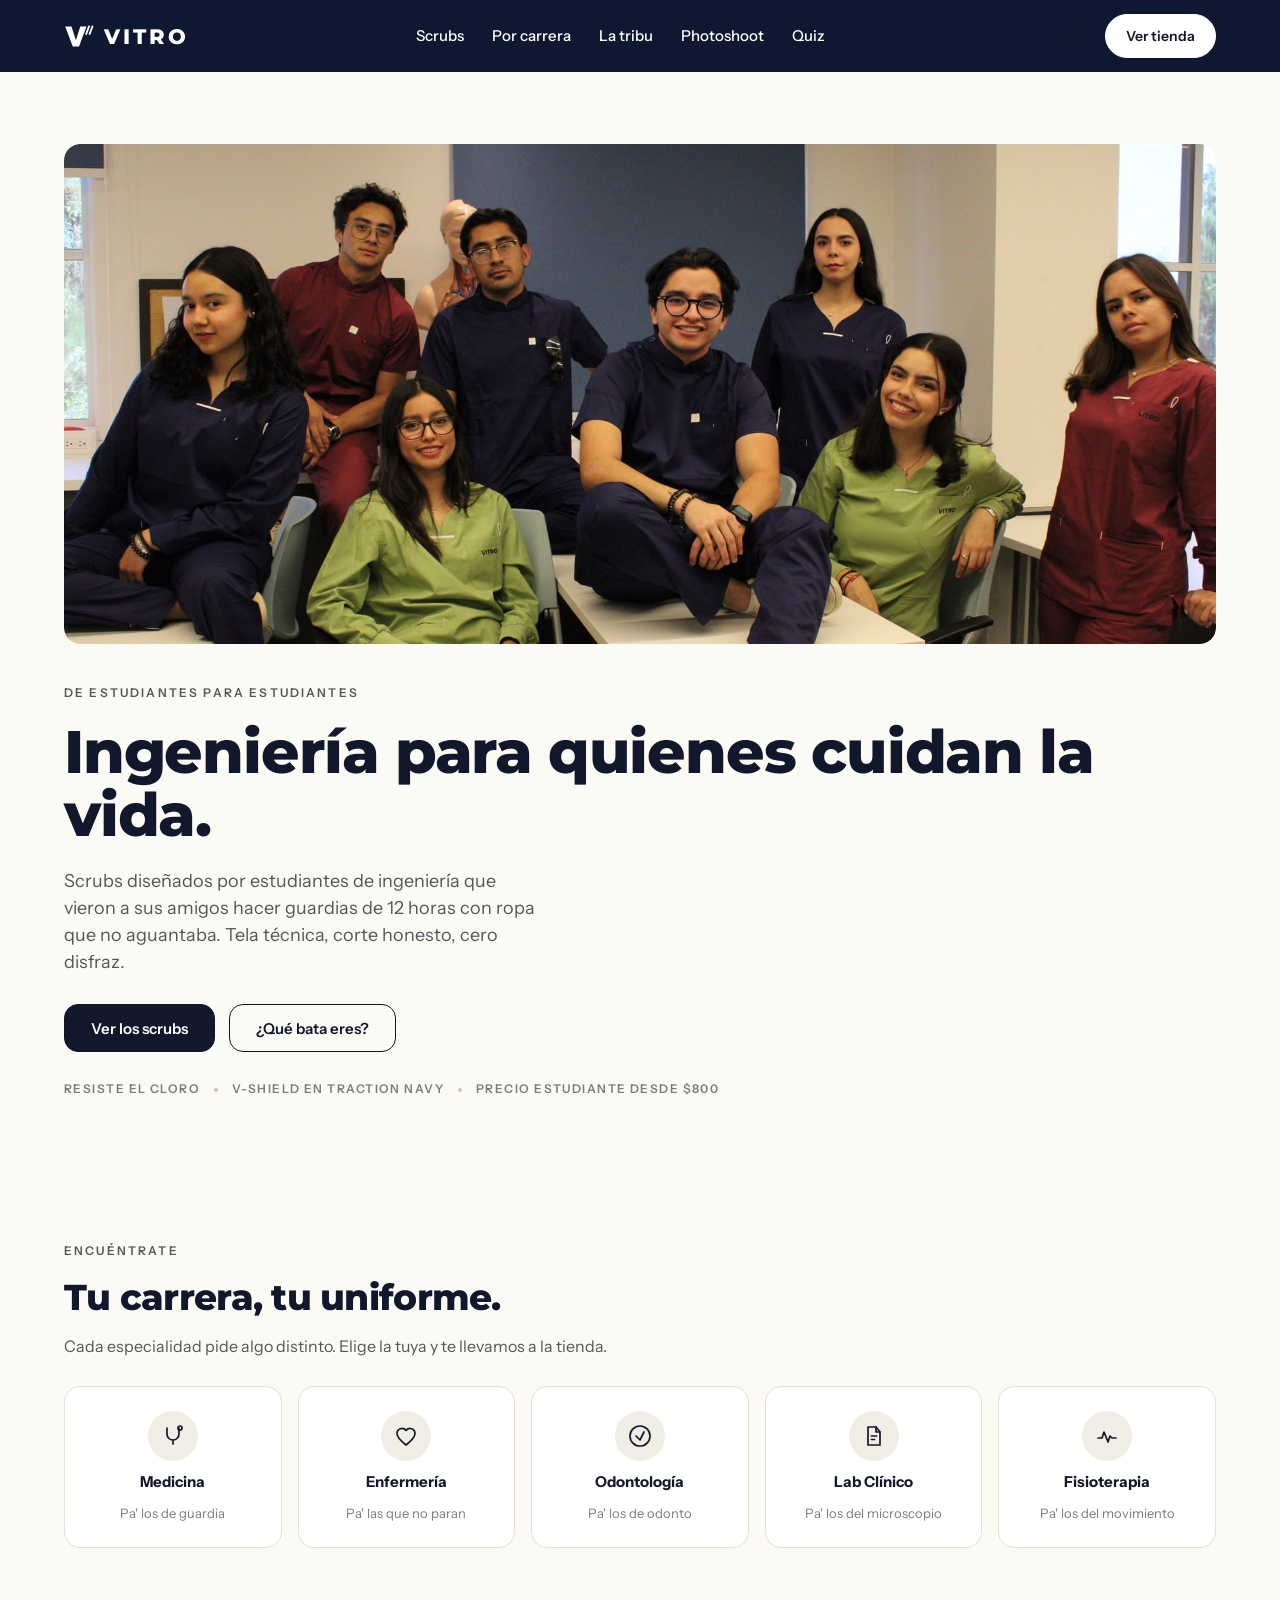
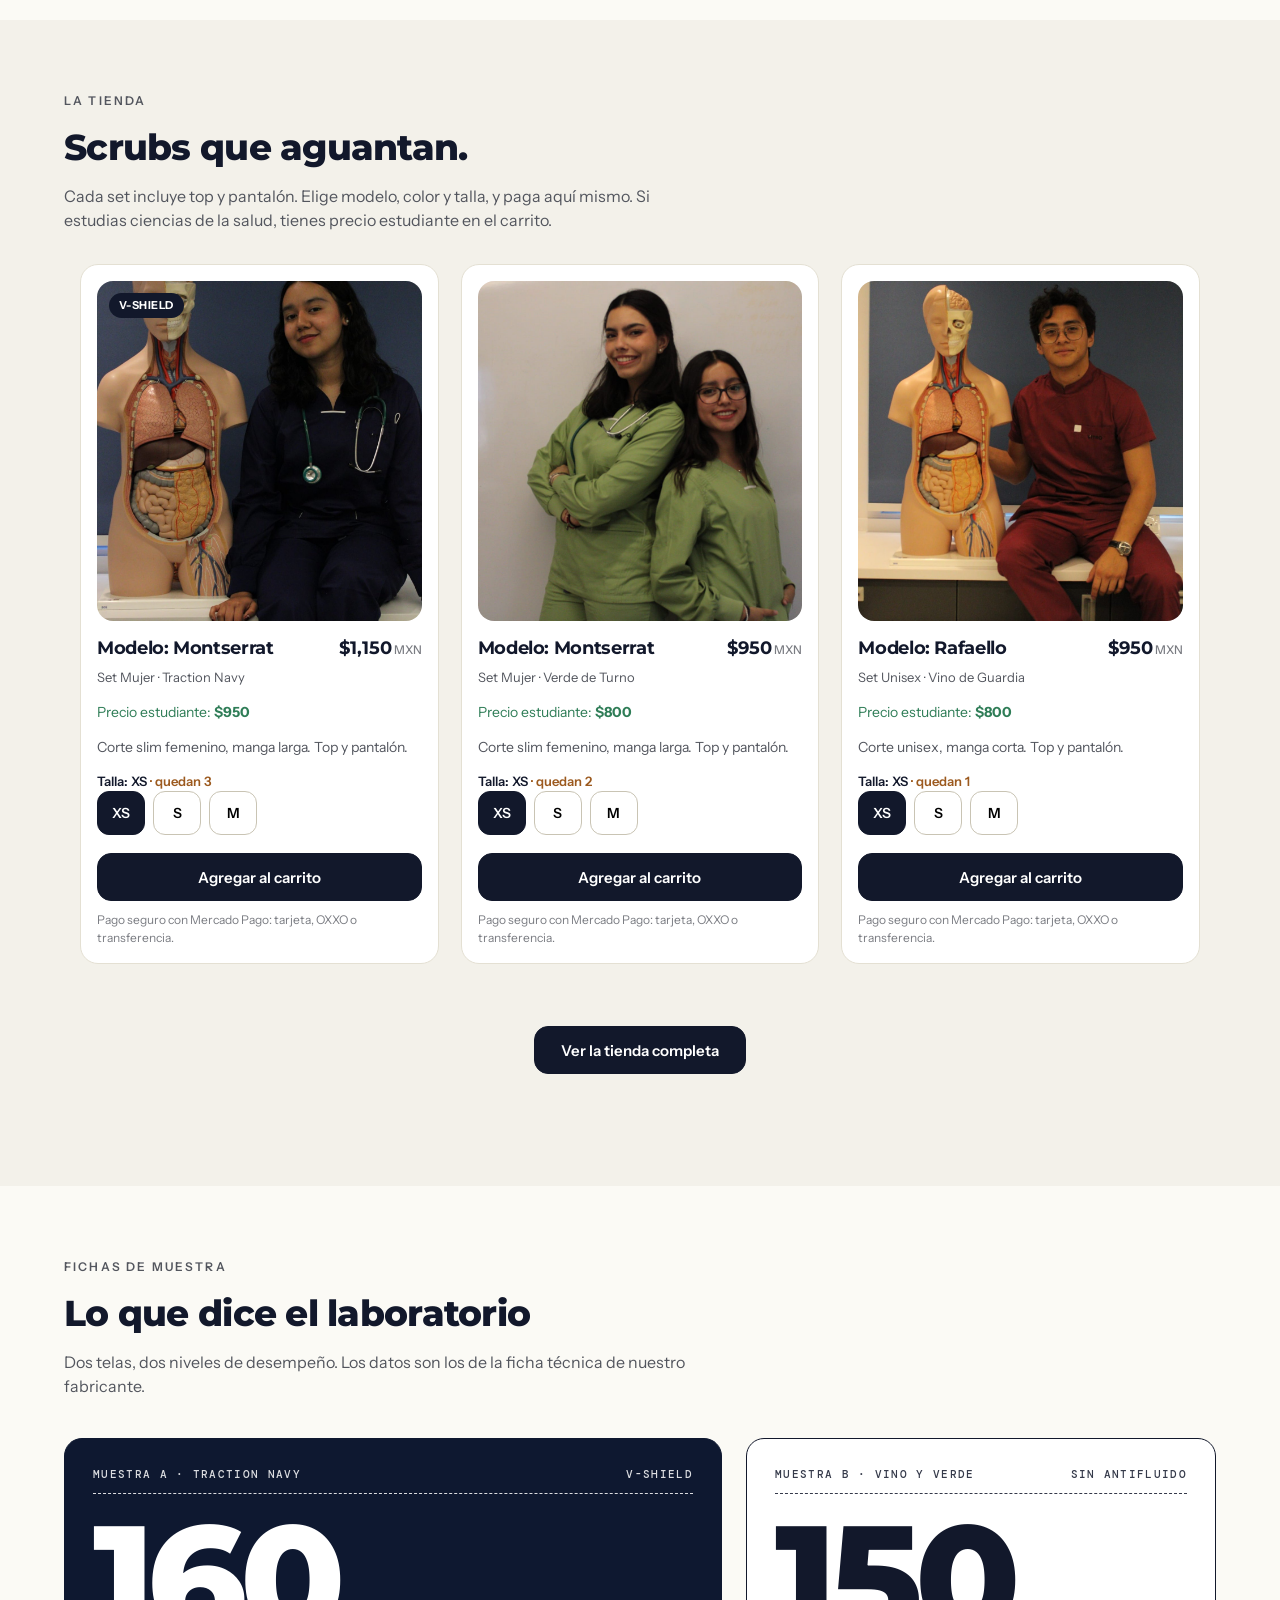
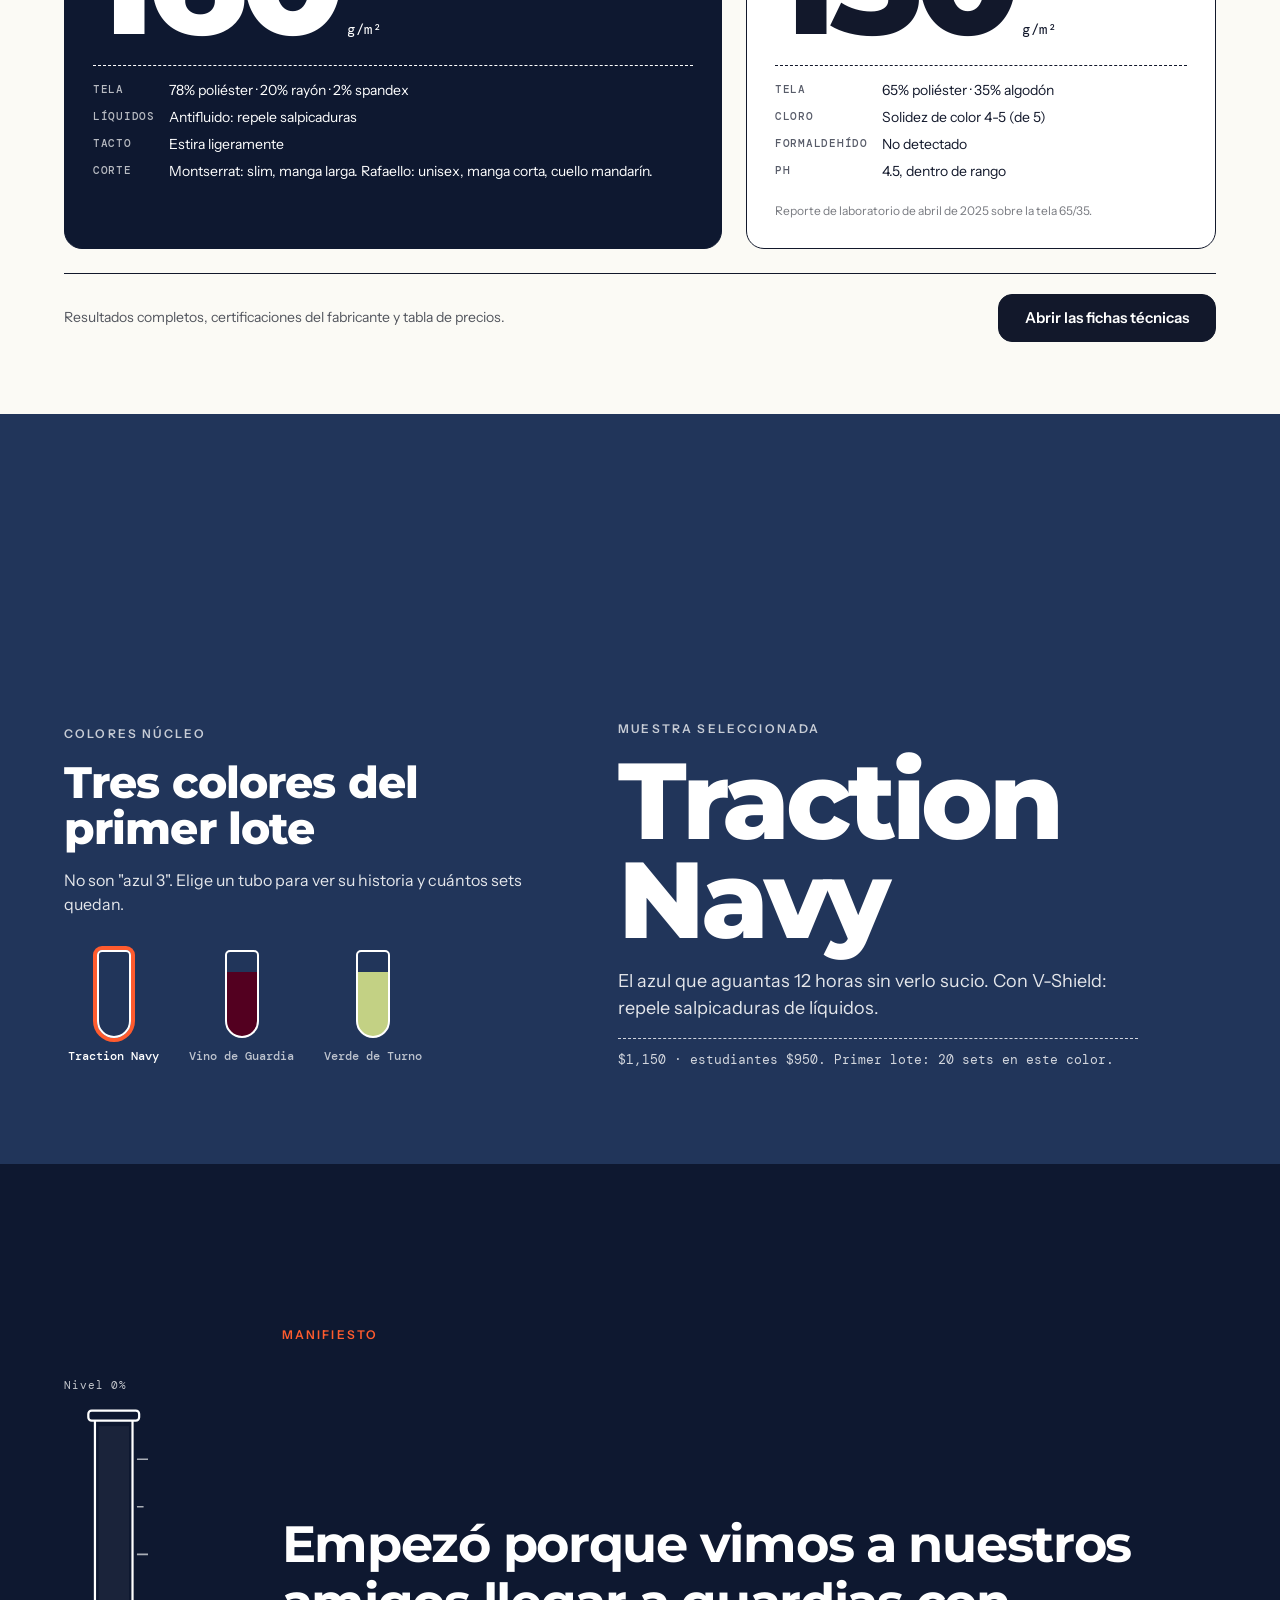
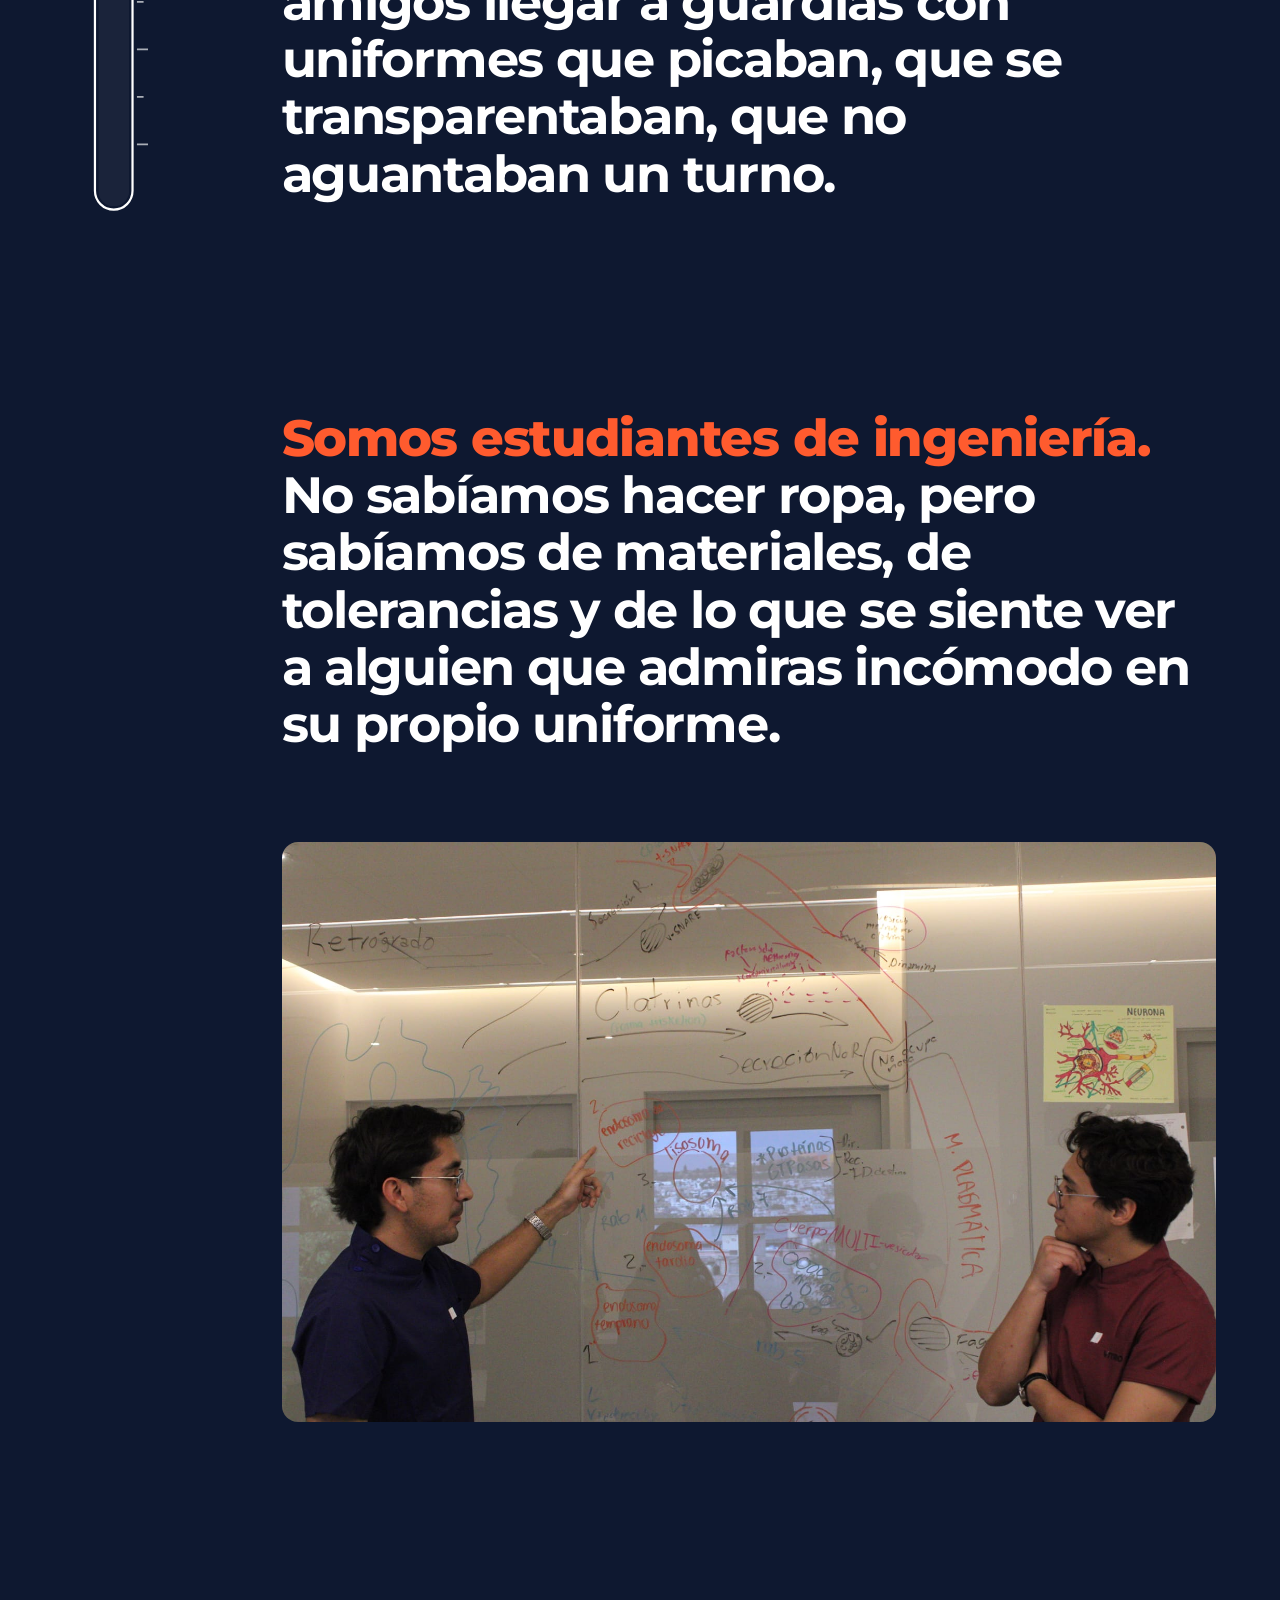
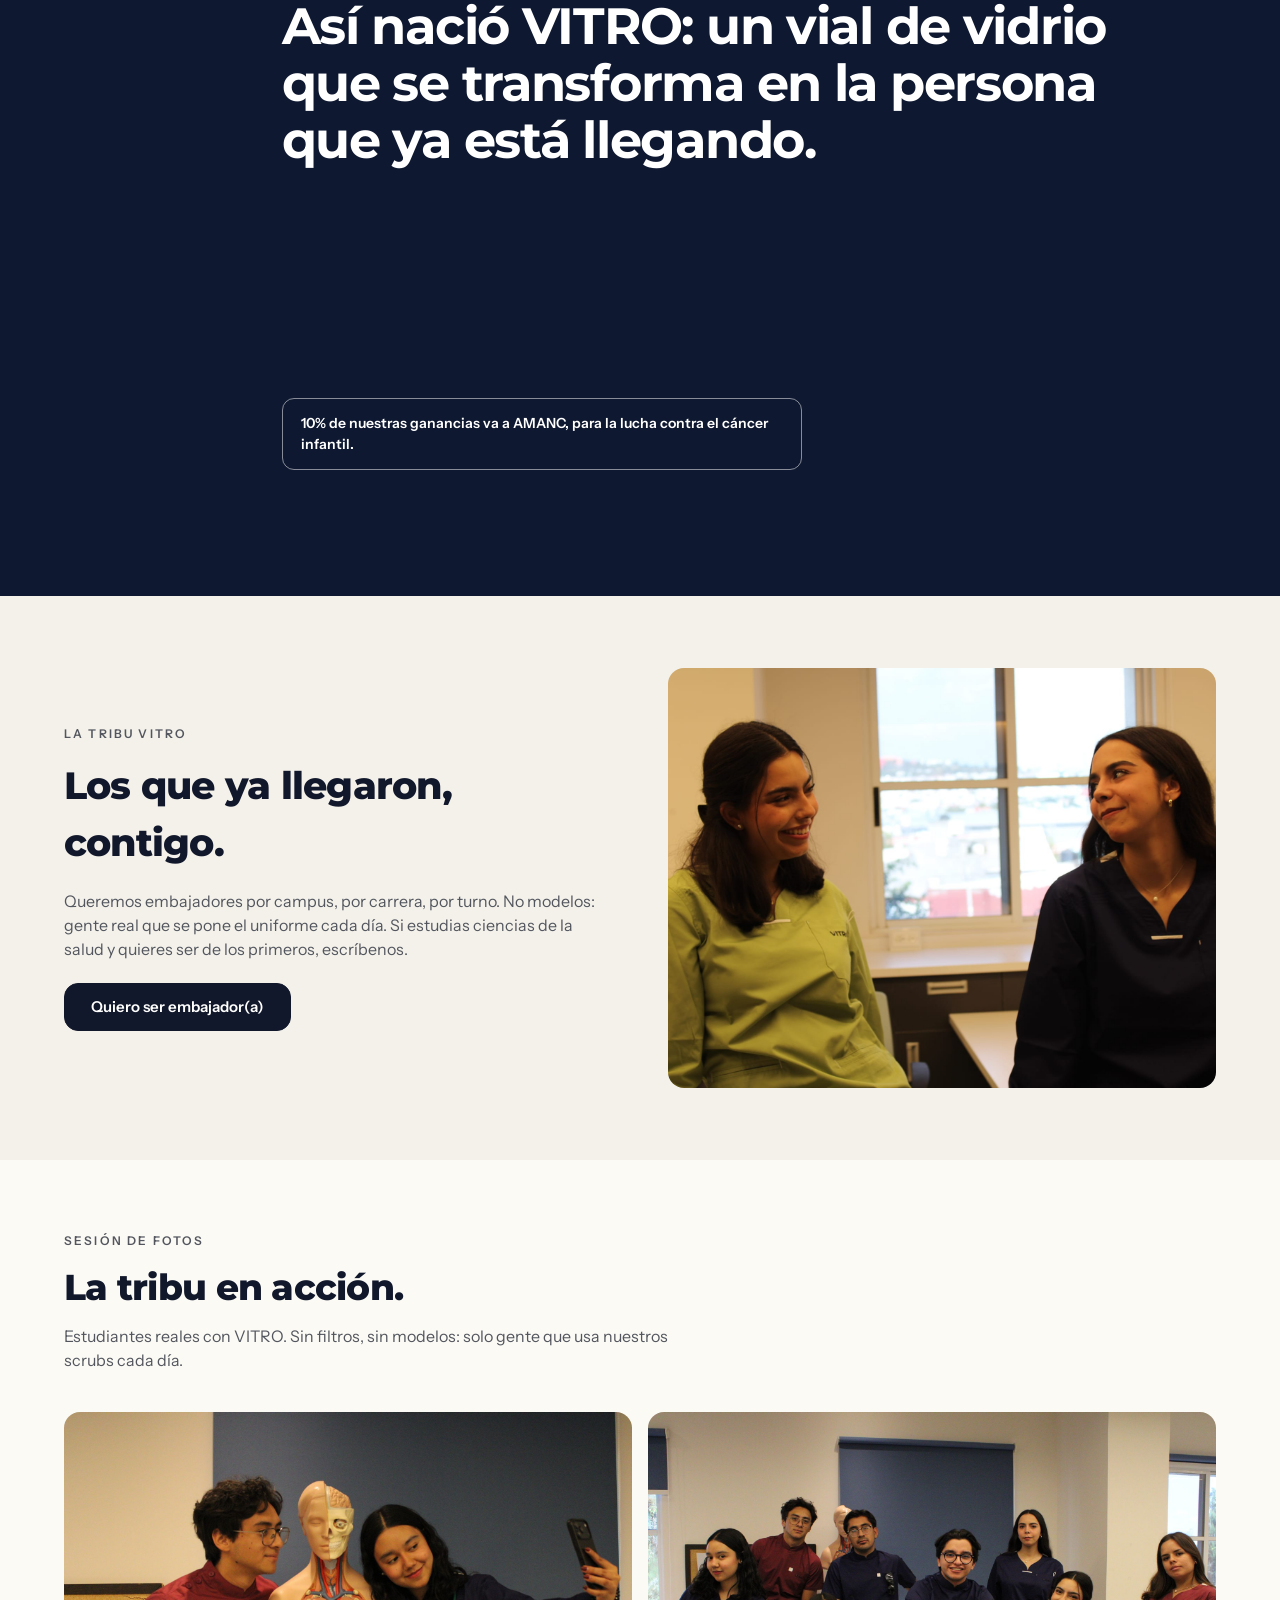
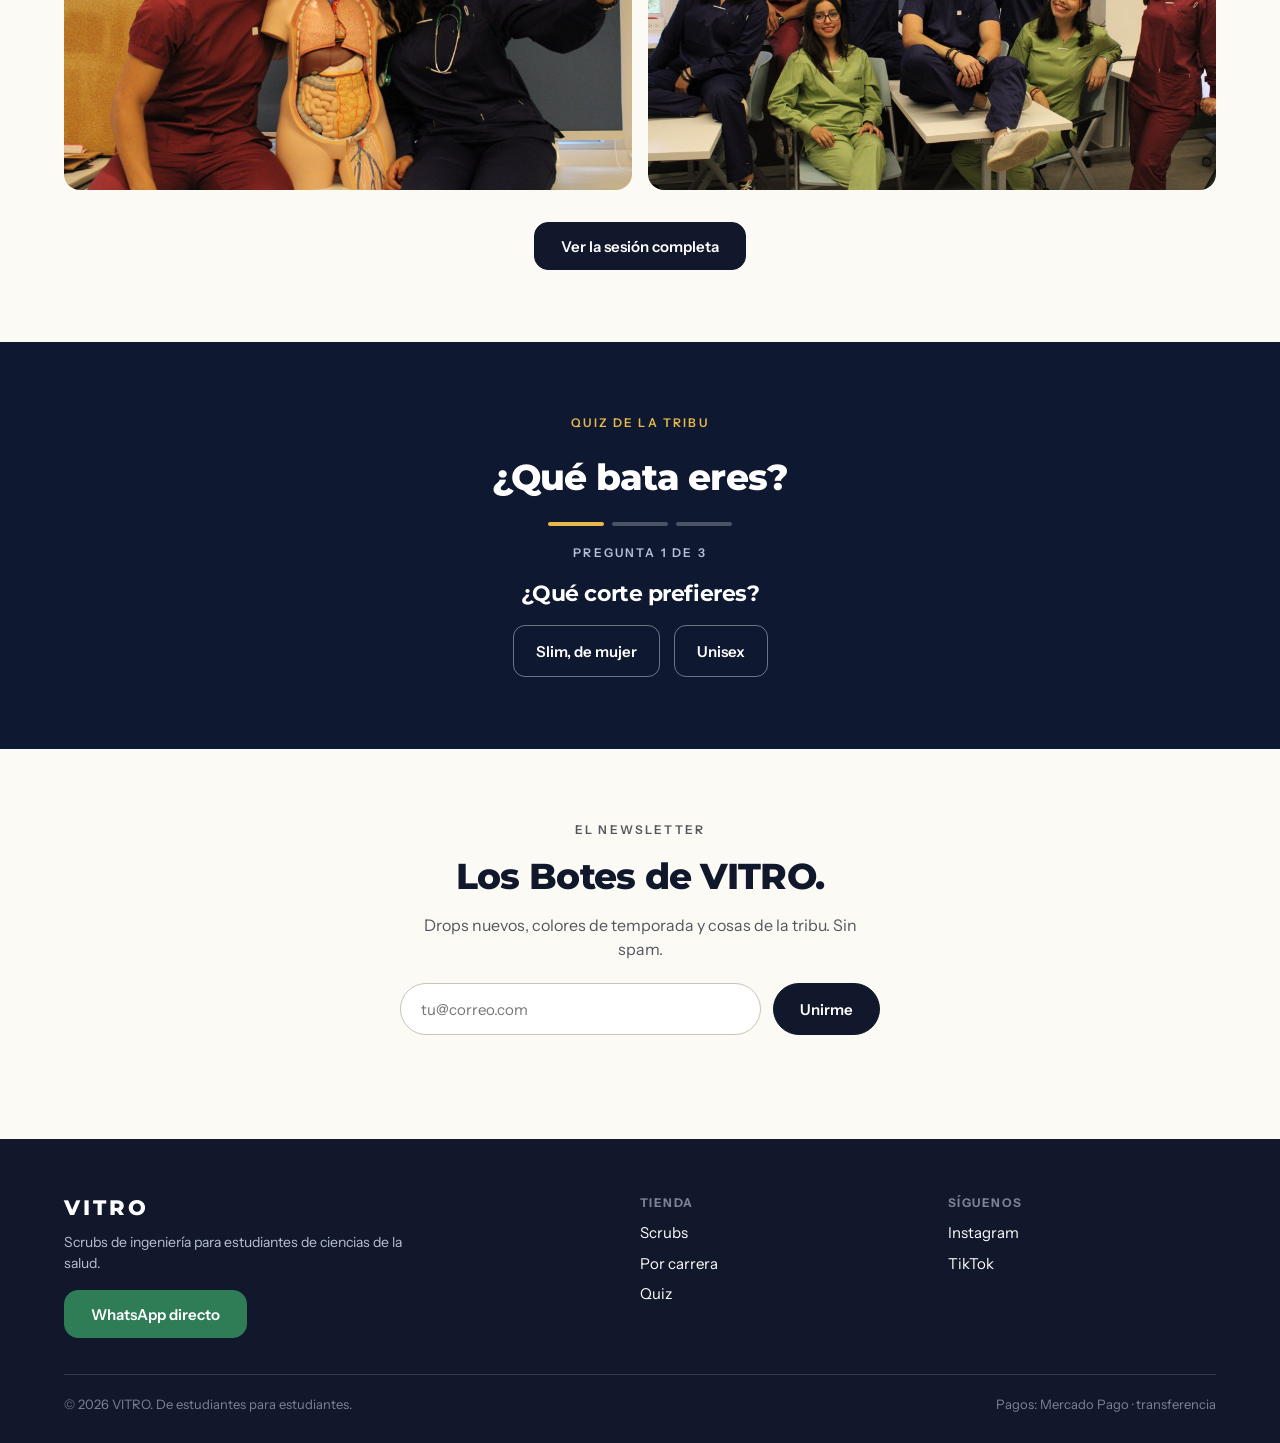
==== commit 768f3ec5: "Regresar al diseño anterior conservando fichas de laboratorio, colores y manifiesto; animaciones lig" ====
--- a/public/index.html
+++ b/public/index.html
@@ -9,22 +9,274 @@
 <meta property="og:description" content="De estudiantes para estudiantes. Set completo $800 MXN.">
 <link rel="preconnect" href="https://fonts.googleapis.com">
 <link rel="preconnect" href="https://fonts.gstatic.com" crossorigin>
-<link href="https://fonts.googleapis.com/css2?family=Bricolage+Grotesque:opsz,wght@12..96,600;12..96,800&family=DM+Mono:wght@400;500&family=Schibsted+Grotesk:wght@400;500;600;700&display=swap" rel="stylesheet">
-<link rel="stylesheet" href="vitro.css">
+<link href="https://fonts.googleapis.com/css2?family=DM+Mono:wght@400;500&family=Instrument+Sans:wght@400;500;600&family=Montserrat:wght@600;700;800&display=swap" rel="stylesheet">
+<style>
+:root{
+  --bg:#FBFAF5; --bg2:#F3F1EA; --ink:#12182B; --muted:#53565E; --soft:#7A7C82;
+  --line:#E4E0D3; --ph:#E7E3D9; --navy:#0E1830; --gold:#E8B84B; --acc:#FF5B2E; --mono:'DM Mono',Consolas,monospace;
+  --c-navy:#1E2C4C; --c-vino:#7C2343; --c-verde:#A7CDB6;
+  --head:'Montserrat','Verdana',sans-serif; --body:'Instrument Sans','Segoe UI',Helvetica,sans-serif;
+}
+*{box-sizing:border-box}
+html{scroll-behavior:smooth}
+@media (prefers-reduced-motion:reduce){html{scroll-behavior:auto}}
+body{margin:0;background:var(--bg);color:var(--ink);font-family:var(--body);-webkit-font-smoothing:antialiased;line-height:1.5}
+a{color:inherit;text-decoration:none}
+a:focus-visible,button:focus-visible,input:focus-visible{outline:3px solid var(--ink);outline-offset:3px}
+.dark a:focus-visible,.dark button:focus-visible,.dark input:focus-visible{outline-color:var(--gold)}
+h1,h2,h3{font-family:var(--head);margin:0;letter-spacing:-.02em}
+p{margin:0}
+.wrap{max-width:1200px;margin:0 auto;padding:0 24px}
+.eyebrow{font-size:12px;font-weight:600;letter-spacing:.18em;text-transform:uppercase;color:var(--muted)}
+.dark .eyebrow{color:var(--gold)}
+.btn{display:inline-flex;align-items:center;justify-content:center;gap:10px;min-height:48px;padding:0 26px;border-radius:14px;border:1.5px solid var(--ink);background:var(--ink);color:#fff;font:600 15px var(--body);cursor:pointer}
+.btn:hover{opacity:.9}
+.btn.ghost{background:transparent;color:var(--ink)}
+.btn.wa{background:#2F7D57;border-color:#2F7D57}
+.btn[aria-disabled=true]{opacity:.45;cursor:not-allowed}
+.ph{background:var(--ph) center/cover no-repeat;border-radius:16px;display:flex;flex-direction:column;align-items:center;justify-content:center;gap:10px;color:#8B8778;font-size:14px;font-weight:600;text-align:center;padding:16px}
+section{padding:72px 0}
+
+/* header */
+header.top{position:sticky;top:0;z-index:20;background:var(--navy);border-bottom:none}
+.top .wrap{display:flex;align-items:center;justify-content:space-between;height:72px;gap:16px}
+.logo{display:flex;align-items:center;gap:10px;font:800 21px var(--head);letter-spacing:.14em;color:#fff}
+nav.main{display:flex;gap:28px}
+nav.main a{font-size:15px;font-weight:500;color:#fff}
+nav.main a:hover{text-decoration:underline;text-underline-offset:6px}
+.top .btn{min-height:44px;border-radius:22px;padding:0 20px;font-size:14px;background:#fff;color:var(--navy);border-color:#fff}
+.top .btn:hover{opacity:.9}
+.cartbtn{color:#fff}
+
+/* hero */
+.hero .wrap{display:grid;grid-template-columns:1fr;gap:40px;align-items:start}
+.hero h1{font-size:clamp(38px,5.4vw,60px);line-height:1.05;font-weight:800;margin:18px 0 22px}
+.hero p.lead{font-size:18px;color:var(--muted);max-width:480px}
+.hero .cta{display:flex;flex-wrap:wrap;gap:14px;margin:28px 0}
+.hero .tags{display:flex;flex-wrap:wrap;gap:8px 14px;font-size:12px;font-weight:600;letter-spacing:.12em;text-transform:uppercase;color:var(--soft)}
+.hero .tags span+span::before{content:"";display:inline-block;width:4px;height:4px;border-radius:2px;background:#C9C4B4;margin-right:14px;vertical-align:middle}
+.hero .ph{min-height:500px;width:100%}
+.hero .rel{width:100%;grid-column:1;order:1}
+.hero > .wrap > div:first-child{order:2}
+.hero .badge{position:absolute;left:20px;bottom:20px;background:#fff;border-radius:14px;padding:12px 18px;box-shadow:0 20px 40px -20px rgba(18,24,43,.35);text-align:left}
+.badge small{display:block;font-size:11px;font-weight:700;letter-spacing:.12em;text-transform:uppercase;color:var(--soft)}
+.badge b{font-size:15px}
+.rel{position:relative}
+
+/* carreras */
+.careers .grid{display:grid;grid-template-columns:repeat(5,1fr);gap:16px;margin-top:28px}
+.career{border:1px solid var(--line);background:#fff;border-radius:16px;padding:24px 16px;text-align:center;display:flex;flex-direction:column;align-items:center;gap:10px;cursor:pointer;font:inherit;color:inherit}
+.career:hover{border-color:var(--ink)}
+.career .ic{width:50px;height:50px;border-radius:25px;background:#F0EEE4;display:flex;align-items:center;justify-content:center}
+.career b{font-size:15px}.career span{font-size:13px;color:var(--soft)}
+.sec-head{display:flex;flex-direction:column;gap:10px;max-width:640px}
+.sec-head h2{font-size:clamp(28px,3.4vw,36px);font-weight:800}
+.sec-head p{color:var(--muted)}
+
+/* tienda */
+.shop{background:var(--bg2)}
+.products{display:grid;grid-template-columns:repeat(3,minmax(0,1fr));gap:22px;margin:32px auto 0;max-width:1120px}
+.card{background:#fff;border:1px solid var(--line);border-radius:18px;padding:16px;display:flex;flex-direction:column;gap:14px}
+.card .ph{height:340px;position:relative;background-position:var(--pos,center)}
+.card.pick{box-shadow:0 0 0 3px var(--ink)}
+.card .kind{font-size:13px;color:var(--muted);margin-top:-8px}
+.ph.nophoto::after{content:"Foto próximamente"}
+.card .row{display:flex;justify-content:space-between;align-items:baseline;gap:12px}
+.card h3{font-size:18px;font-weight:700}
+.price{font:700 18px var(--head)}
+.card .desc{font-size:14px;color:var(--muted)}
+.lbl{font-size:13px;font-weight:600}
+.mxn{font:500 12px var(--body);color:var(--soft)}
+.stu{font-size:14px;color:#2F7D57}.stu b{font-weight:700}
+.few{color:#9C5A1F;font-weight:600}
+.chk{display:flex;gap:10px;align-items:flex-start;padding:12px;border:1px solid var(--line);border-radius:12px;background:#FBFAF5;font-size:14px;line-height:1.4;cursor:pointer}
+.chk input{margin-top:3px;width:20px;height:20px;flex:none}
+.chk small{color:var(--muted);font-size:13px}
+.dots{display:flex;gap:12px;flex-wrap:wrap}
+.dot{border:0;background:none;cursor:pointer;padding:0;display:flex;align-items:center;gap:8px;font:500 13px var(--body);color:var(--ink);min-height:44px}
+.dot i{width:26px;height:26px;border-radius:13px;display:block;box-shadow:inset 0 0 0 1px rgba(18,24,43,.2)}
+.dot[aria-pressed=true] i{box-shadow:0 0 0 3px #fff,0 0 0 5px var(--ink)}
+.dot[disabled]{opacity:.5;cursor:not-allowed}
+.sizes{display:flex;gap:8px;flex-wrap:wrap}
+.size{min-width:48px;min-height:44px;border-radius:12px;border:1px solid #C9C4B4;background:#fff;font:600 14px var(--body);cursor:pointer}
+.size[aria-pressed=true]{background:var(--ink);border-color:var(--ink);color:#fff}
+.buy{display:flex;flex-direction:column;gap:10px;margin-top:4px}
+.note{font-size:12px;color:var(--soft)}
+.chip{position:absolute;top:12px;left:12px;background:var(--ink);color:#fff;border-radius:999px;font-size:11px;font-weight:700;letter-spacing:.04em;padding:4px 10px}
+.soon{font-size:12px;color:var(--soft)}
+
+/* fichas de muestra */
+.spec{margin:0;display:grid;grid-template-columns:auto 1fr;gap:6px 14px;font-size:14px;border-top:1px dashed currentColor;padding-top:14px}
+.spec dt{font:500 10.5px var(--mono);text-transform:uppercase;letter-spacing:.07em;padding-top:3px;opacity:.7}
+.spec dd{margin:0}
+.fichas{background:var(--bg)}
+.fx{display:grid;grid-template-columns:minmax(0,7fr) minmax(0,5fr);gap:24px;margin-top:40px;align-items:stretch}
+.sheet{border:1px solid var(--ink);border-radius:18px;padding:28px;display:flex;flex-direction:column;gap:20px;background:#fff}
+.sheet.dk{background:var(--navy);color:#fff;border-color:var(--navy)}
+.sheet .tagline{display:flex;justify-content:space-between;gap:12px;font:500 11px var(--mono);letter-spacing:.12em;text-transform:uppercase;border-bottom:1px dashed currentColor;padding-bottom:12px;opacity:.85}
+.sheet .big{font:800 clamp(84px,12vw,176px)/.85 var(--head);letter-spacing:-.05em}
+.sheet .big small{font:400 14px var(--mono);letter-spacing:.04em;margin-left:10px}
+.sheet-cta{grid-column:1/-1;display:flex;justify-content:space-between;align-items:center;gap:20px;flex-wrap:wrap;border-top:1.5px solid var(--ink);padding-top:20px}
+.sheet-cta p{font-size:14px;color:var(--muted);max-width:560px}
+
+/* colores */
+.colors{background:var(--navy);color:var(--fg,#fff);transition:background-color .35s ease,color .35s ease;padding:96px 0}
+.colors .wrap{display:grid;grid-template-columns:minmax(0,1fr) minmax(0,1.2fr);gap:56px;align-items:end;min-height:62vh}
+.colors h2{font-weight:800;font-size:clamp(30px,3.6vw,44px);line-height:1.05;margin:16px 0;color:var(--fg,#fff)}
+.colors p{color:var(--fg,#fff);opacity:.88}
+.colors .eyebrow{color:var(--fg,#fff);opacity:.75}
+.swatches{display:flex;gap:22px;margin-top:30px;flex-wrap:wrap}
+.sw{border:0;background:none;cursor:pointer;color:var(--fg,#fff);display:flex;flex-direction:column;align-items:center;gap:10px;font:500 12px var(--mono);min-height:44px;padding:4px}
+.sw i{width:34px;height:88px;border-radius:5px 5px 17px 17px;border:2px solid var(--fg,#fff);display:block;background:linear-gradient(to bottom,transparent 24%,var(--liq) 24%);transition:transform .2s}
+.sw:hover i{transform:translateY(-4px)}
+.sw[aria-pressed=true] i{box-shadow:0 0 0 4px var(--acc)}
+.sw span{opacity:.7}.sw[aria-pressed=true] span{opacity:1}
+#cname{font-weight:800;font-size:clamp(50px,8.4vw,120px);line-height:.92;letter-spacing:-.04em;margin:14px 0 18px;color:var(--fg,#fff)}
+#cdesc{font-size:18px;max-width:520px}
+#cstatus{font:400 13px var(--mono);margin-top:16px;opacity:.8;border-top:1px dashed currentColor;padding-top:12px;max-width:520px;color:inherit}
+
+/* manifiesto: lectura a pantalla completa + vial */
+.manifesto{background:var(--navy);color:#fff;padding:0}
+.manifesto .eyebrow{color:var(--acc);margin-bottom:6vh}
+.mf-wrap{max-width:1200px;margin:0 auto;padding:0 24px;display:grid;grid-template-columns:clamp(64px,13vw,170px) minmax(0,1fr);gap:clamp(16px,4vw,64px)}
+.mf-vial{position:sticky;top:calc(50vh - 210px);align-self:start;margin-top:calc(50vh - 210px);height:420px;max-height:70vh}
+.mf-vial svg{height:100%;width:auto;display:block}
+.mf-read{position:absolute;left:0;top:-26px;font:400 11px var(--mono);letter-spacing:.08em;color:rgba(255,255,255,.75);white-space:nowrap}
+.mf-text{padding:18vh 0 14vh}
+.mf-text p{font-family:var(--head);font-weight:700;font-size:clamp(26px,4vw,56px);line-height:1.12;letter-spacing:-.025em;min-height:58vh;display:flex;flex-direction:column;justify-content:center;max-width:18em}
+.mf-text p b{font-weight:800;color:var(--acc)}
+.mf-fig{margin:0;width:100%}
+.mf-fig .ph{height:clamp(300px,46vw,580px);border-radius:16px}
+.manifesto .amanc{display:inline-block;margin-top:6vh;padding:14px 18px;border:1px solid rgba(255,255,255,.5);border-radius:12px;background:transparent;color:#fff;font-size:14px;font-weight:600;max-width:520px}
+
+/* animaciones ligeras */
+.js .rv{opacity:0;transform:translateY(24px);transition:opacity .65s ease,transform .65s cubic-bezier(.2,.7,.2,1);transition-delay:var(--d,0s)}
+.js .rv.in{opacity:1;transform:none}
+.card{transition:transform .25s ease,box-shadow .25s ease}
+.card:hover{transform:translateY(-4px);box-shadow:0 20px 36px -24px rgba(18,24,43,.45)}
+.card.pick,.card.pick:hover{box-shadow:0 0 0 3px var(--ink)}
+.career{transition:transform .2s ease,border-color .2s ease}
+.career:hover{transform:translateY(-4px)}
+.btn{transition:transform .15s ease,opacity .15s ease}
+.btn:hover{transform:translateY(-2px)}
+.btn:active{transform:none}
+.hero .rel{overflow:hidden;border-radius:16px}
+.hero .ph{animation:heroin 1.2s ease both}
+@keyframes heroin{from{opacity:0;transform:scale(1.04)}to{opacity:1;transform:none}}
+.psduo img{transition:transform .35s ease}
+.psduo img:hover{transform:scale(1.015)}
+@media (prefers-reduced-motion:reduce){
+  .hero .ph{animation:none}
+  .card,.career,.btn,.psduo img,.sw i{transition:none}
+  .card:hover,.career:hover,.btn:hover,.psduo img:hover,.sw:hover i{transform:none}
+}
+
+/* manifiesto / tribu */
+.two{display:grid;grid-template-columns:1fr 1fr;gap:56px;align-items:center}
+.two .ph{min-height:420px}
+.two h2{font-size:clamp(28px,3.6vw,38px);font-weight:800;margin:14px 0 18px}
+.two p+p{margin-top:14px}
+.two .muted{color:var(--muted)}
+.tribe{background:var(--bg2)}
+.amanc{display:inline-block;margin-top:18px;padding:10px 16px;border-radius:12px;background:#fff;border:1px solid var(--line);font-size:14px;font-weight:600}
+
+/* quiz */
+.quiz{background:var(--navy);color:#fff;text-align:center}
+.quiz .box{max-width:720px;margin:0 auto;display:flex;flex-direction:column;align-items:center;gap:18px}
+.quiz h2{font-size:clamp(28px,4vw,36px);font-weight:800}
+.bar{display:flex;gap:8px}
+.bar i{display:block;width:56px;height:4px;border-radius:2px;background:rgba(255,255,255,.25)}
+.bar i.on{background:var(--gold)}
+.q{font:700 22px var(--head)}
+.opts{display:flex;flex-wrap:wrap;gap:14px;justify-content:center}
+.opt{min-height:52px;padding:0 22px;border:1.5px solid rgba(255,255,255,.4);border-radius:12px;background:transparent;color:#fff;font:600 15px var(--body);cursor:pointer}
+.opt:hover{background:rgba(255,255,255,.1)}
+.result{display:flex;flex-direction:column;align-items:center;gap:14px}
+.result h3{font-size:28px;font-weight:800}
+.result p{color:#B9C0D6;max-width:520px}
+.quiz .btn{background:#fff;color:var(--ink);border-color:#fff}
+.quiz .btn.ghost{background:transparent;color:#fff;border-color:rgba(255,255,255,.5)}
+
+/* newsletter */
+.news{text-align:center}
+.news form{display:flex;gap:12px;max-width:480px;margin:22px auto 0}
+.news input{flex:1;min-height:52px;border:1px solid #C9C4B4;border-radius:26px;padding:0 20px;font:15px var(--body);background:#fff;color:var(--ink)}
+.news .btn{border-radius:26px}
+.news .msg{margin-top:12px;font-size:14px;color:var(--muted);min-height:20px}
+
+/* footer */
+footer{background:var(--ink);color:#fff;padding:56px 0 28px}
+footer .cols{display:grid;grid-template-columns:2fr 1fr 1fr;gap:40px}
+footer h4{margin:0 0 12px;font:700 12px var(--body);letter-spacing:.12em;text-transform:uppercase;color:#7C8299}
+footer a{display:block;font-size:15px;margin-bottom:8px}
+footer p{color:#B9C0D6;font-size:14px;max-width:340px;margin:12px 0 16px}
+footer .legal{margin-top:36px;padding-top:20px;border-top:1px solid rgba(255,255,255,.15);display:flex;justify-content:space-between;flex-wrap:wrap;gap:10px;font-size:13px;color:#7C8299}
+.sr{position:absolute;width:1px;height:1px;overflow:hidden;clip:rect(0 0 0 0)}
+
+/* photoshoot */
+.psduo{display:grid;grid-template-columns:1fr 1fr;gap:16px;align-items:start}
+.psduo img{width:100%;height:auto;display:block;border-radius:16px}
+@media (max-width:600px){.psduo{grid-template-columns:1fr}}
+
+/* carrito */
+.cartbtn{position:relative;min-height:44px;min-width:44px;border:0;background:none;cursor:pointer;display:flex;align-items:center;justify-content:center;color:var(--ink)}
+.cartbtn b{position:absolute;top:2px;right:0;min-width:18px;height:18px;border-radius:9px;background:var(--ink);color:#fff;font:700 11px var(--body);display:flex;align-items:center;justify-content:center;padding:0 4px}
+.cartbtn b[hidden]{display:none}
+.veil{position:fixed;inset:0;background:rgba(18,24,43,.45);z-index:40}
+.drawer{position:fixed;top:0;right:0;bottom:0;width:min(440px,100%);background:#fff;z-index:50;display:flex;flex-direction:column;box-shadow:-20px 0 40px -20px rgba(18,24,43,.35)}
+.drawer[hidden],.veil[hidden]{display:none}
+.drawer header{display:flex;justify-content:space-between;align-items:center;padding:18px 20px;border-bottom:1px solid var(--line)}
+.drawer header h2{font-size:20px;font-weight:800}
+.x{min-width:44px;min-height:44px;border:0;background:none;font-size:26px;cursor:pointer;color:var(--ink)}
+.dbody{flex:1;overflow:auto;padding:16px 20px;display:flex;flex-direction:column;gap:14px}
+.line{display:grid;grid-template-columns:1fr auto;gap:6px 12px;padding-bottom:14px;border-bottom:1px solid var(--line)}
+.line b{font-size:15px}.line small{display:block;color:var(--muted);font-size:13px}
+.qty{display:flex;align-items:center;gap:6px}
+.qty button{width:36px;height:36px;border-radius:10px;border:1px solid #C9C4B4;background:#fff;font:600 16px var(--body);cursor:pointer}
+.qty span{min-width:22px;text-align:center;font-weight:600}
+.rm{border:0;background:none;color:var(--soft);font:500 13px var(--body);text-decoration:underline;cursor:pointer;min-height:36px}
+.dfoot{border-top:1px solid var(--line);padding:16px 20px;display:flex;flex-direction:column;gap:10px}
+.tot{display:flex;justify-content:space-between;font-size:15px}
+.tot.big{font:800 18px var(--head)}
+.field{display:flex;flex-direction:column;gap:4px}
+.field label{font-size:13px;font-weight:600}
+.field input,.field select{min-height:46px;border:1px solid #C9C4B4;border-radius:10px;padding:0 12px;font:15px var(--body);background:#fff;color:var(--ink);width:100%}
+.f2{display:grid;grid-template-columns:1fr 1fr;gap:10px}
+.err{color:#9B1C1C;font-size:13px;min-height:18px}
+.empty{color:var(--muted);text-align:center;padding:40px 0}
+
+@media (max-width:900px){
+  .fx{grid-template-columns:1fr}
+  .colors .wrap{min-height:0}
+  .mf-text p{min-height:52vh}
+  nav.main{display:none}
+  .hero .wrap,.colors .wrap,.two{grid-template-columns:1fr;gap:32px}
+  .hero .ph{min-height:360px}
+  .careers .grid{grid-template-columns:repeat(2,1fr)}
+  .products{grid-template-columns:repeat(2,minmax(0,1fr))}
+  section{padding:56px 0}
+  footer .cols{grid-template-columns:1fr}
+  .news form{flex-direction:column}
+}
+@media (max-width:600px){
+  .products{grid-template-columns:1fr}
+  .card .ph{height:360px}
+}
+</style>
 </head>
 <body>
 
 <header class="top">
   <div class="wrap">
     <a class="logo" href="#inicio" aria-label="VITRO, inicio">
-      <svg width="30" height="25" viewBox="0 0 48 40" aria-hidden="true"><polygon points="2,4 12,4 19,26 26,4 36,4 24,36 14,36" fill="#fff"/><path d="M40 4 L35.5 16 M45.5 4 L41 16" fill="none" stroke="#FF5B2E" stroke-width="3" stroke-linecap="round"/></svg>
+      <svg width="30" height="25" viewBox="0 0 48 40" aria-hidden="true"><polygon points="2,4 12,4 19,26 26,4 36,4 24,36 14,36" fill="#fff"/><path d="M40 4 L35.5 16 M45.5 4 L41 16" fill="none" stroke="#fff" stroke-width="3" stroke-linecap="round"/></svg>
       VITRO
     </a>
     <nav class="main" aria-label="Principal">
       <a href="#tienda">Scrubs</a>
       <a href="#carreras">Por carrera</a>
       <a href="#tribu">La tribu</a>
-      <a href="#photoshoot">Sesión de fotos</a>
+      <a href="#photoshoot">Photoshoot</a>
       <a href="#quiz">Quiz</a>
     </nav>
     <div style="display:flex;align-items:center;gap:8px">
@@ -32,7 +284,7 @@
         <svg width="22" height="22" viewBox="0 0 24 24" fill="none" stroke="currentColor" stroke-width="1.8" stroke-linecap="round" stroke-linejoin="round" aria-hidden="true"><path d="M5 8 H19 L18 21 H6 Z"/><path d="M9 8 V6.5 A3 3 0 0 1 15 6.5 V8"/></svg>
         <b id="cartcount" hidden>0</b>
       </button>
-      <a class="btn" href="#tienda">Comprar</a>
+      <a class="btn" href="#tienda">Ver tienda</a>
     </div>
   </div>
 </header>
@@ -48,41 +300,35 @@
 
 <section class="hero">
   <div class="wrap">
-    <figure class="hero-fig">
-      <div class="ph" style="background-image:url(img/hero.jpg);background-position:20% 50%" role="img" aria-label="Diez estudiantes con scrubs VITRO navy, vino y verde, sentados en un salón de clase"></div>
-      <div class="vtag"><b>Lote 01</b>6 muestras · 2 modelos · 3 colores</div>
-      <figcaption><b>Fig. 01</b><span>Primer lote completo, en un salón de clase. Navy, vino y verde, dos cortes.</span></figcaption>
-    </figure>
-    <div class="hero-copy">
+    <div>
       <div class="eyebrow">De estudiantes para estudiantes</div>
-      <h1>Ingeniería para quienes cuidan <em>la vida</em></h1>
-      <div class="hero-side">
-        <p class="lead">Scrubs diseñados por estudiantes de ingeniería que vieron a sus amigos hacer guardias de 12 horas con ropa que no aguantaba. Tela técnica, corte honesto, cero disfraz.</p>
-        <div class="cta">
-          <a class="btn" href="#tienda">Ver los scrubs</a>
-          <a class="btn ghost" href="#quiz">¿Qué bata eres?</a>
-        </div>
-        <div class="tags"><span>Resiste el cloro</span><span>V-Shield en Traction Navy</span><span>Precio estudiante desde $800</span></div>
+      <h1>Ingeniería para quienes cuidan la vida.</h1>
+      <p class="lead">Scrubs diseñados por estudiantes de ingeniería que vieron a sus amigos hacer guardias de 12 horas con ropa que no aguantaba. Tela técnica, corte honesto, cero disfraz.</p>
+      <div class="cta">
+        <a class="btn" href="#tienda">Ver los scrubs</a>
+        <a class="btn ghost" href="#quiz">¿Qué bata eres?</a>
       </div>
+      <div class="tags"><span>Resiste el cloro</span><span>V-Shield en Traction Navy</span><span>Precio estudiante desde $800</span></div>
+    </div>
+    <div class="rel">
+      <div class="ph" style="background-image:url(img/hero.jpg);background-position:20% 50%" role="img" aria-label="Estudiantes con scrubs VITRO navy, vino y verde en un salón de clase"></div>
     </div>
   </div>
 </section>
 
 <section class="careers" id="carreras">
   <div class="wrap">
-    <div class="car-head">
-      <div>
-        <div class="eyebrow">Por carrera</div>
-        <h2 style="margin-top:14px">¿Qué estudias?</h2>
-      </div>
-      <p>Toca tu carrera y vamos directo a los scrubs.</p>
+    <div class="sec-head">
+      <div class="eyebrow">Encuéntrate</div>
+      <h2>Tu carrera, tu uniforme.</h2>
+      <p>Cada especialidad pide algo distinto. Elige la tuya y te llevamos a la tienda.</p>
     </div>
     <div class="grid">
-      <a class="career" href="#tienda"><i class="n">01</i><b>Medicina</b><span class="sub">Pa' los de guardia</span></a>
-      <a class="career" href="#tienda"><i class="n">02</i><b>Enfermería</b><span class="sub">Pa' las que no paran</span></a>
-      <a class="career" href="#tienda"><i class="n">03</i><b>Odontología</b><span class="sub">Pa' los de odonto</span></a>
-      <a class="career" href="#tienda"><i class="n">04</i><b>Lab Clínico</b><span class="sub">Pa' los del microscopio</span></a>
-      <a class="career" href="#tienda"><i class="n">05</i><b>Fisioterapia</b><span class="sub">Pa' los del movimiento</span></a>
+      <a class="career" href="#tienda"><span class="ic"><svg width="24" height="24" viewBox="0 0 24 24" fill="none" stroke="#12182B" stroke-width="1.7" stroke-linecap="round" stroke-linejoin="round" aria-hidden="true"><path d="M6 4 V10 A6 6 0 0 0 18 10 V4"/><circle cx="19" cy="4" r="2"/><path d="M12 16 V20"/></svg></span><b>Medicina</b><span>Pa' los de guardia</span></a>
+      <a class="career" href="#tienda"><span class="ic"><svg width="24" height="24" viewBox="0 0 24 24" fill="none" stroke="#12182B" stroke-width="1.7" stroke-linecap="round" stroke-linejoin="round" aria-hidden="true"><path d="M12 21 C7 17 3 13.5 3 9.4 A5 5 0 0 1 12 6.5 A5 5 0 0 1 21 9.4 C21 13.5 17 17 12 21 Z"/></svg></span><b>Enfermería</b><span>Pa' las que no paran</span></a>
+      <a class="career" href="#tienda"><span class="ic"><svg width="24" height="24" viewBox="0 0 24 24" fill="none" stroke="#12182B" stroke-width="1.7" stroke-linecap="round" stroke-linejoin="round" aria-hidden="true"><path d="M12 2 C6.48 2 2 6.48 2 12 C2 17.52 6.48 22 12 22 C17.52 22 22 17.52 22 12 C22 6.48 17.52 2 12 2 Z"/><path d="M8 12 L12 16 L16 8"/></svg></span><b>Odontología</b><span>Pa' los de odonto</span></a>
+      <a class="career" href="#tienda"><span class="ic"><svg width="24" height="24" viewBox="0 0 24 24" fill="none" stroke="#12182B" stroke-width="1.7" stroke-linecap="round" stroke-linejoin="round" aria-hidden="true"><path d="M6 3 H14 L18 8 V21 H6 Z"/><path d="M14 3 V8 H18"/><path d="M9.5 12 H14.5 M9.5 15.5 H12.5"/></svg></span><b>Lab Clínico</b><span>Pa' los del microscopio</span></a>
+      <a class="career" href="#tienda"><span class="ic"><svg width="24" height="24" viewBox="0 0 24 24" fill="none" stroke="#12182B" stroke-width="1.7" stroke-linecap="round" stroke-linejoin="round" aria-hidden="true"><path d="M3 14 H7 L9 8 L13 18 L15 12 L17 14 H21"/></svg></span><b>Fisioterapia</b><span>Pa' los del movimiento</span></a>
     </div>
   </div>
 </section>
@@ -90,11 +336,11 @@
 <section class="shop" id="tienda">
   <div class="wrap">
     <div class="sec-head">
-      <div class="eyebrow">Lote 01 · muestras 01–06</div>
-      <h2>Primer lote, a la venta</h2>
-      <p>Cada set trae top y pantalón. Elige talla y agrégalo al carrito; ahí activas el precio estudiante.</p>
-    </div>
-    <div class="products featured" id="products" aria-live="polite"></div>
+      <div class="eyebrow">La tienda</div>
+      <h2>Scrubs que aguantan.</h2>
+      <p>Cada set incluye top y pantalón. Elige modelo, color y talla, y paga aquí mismo. Si estudias ciencias de la salud, tienes precio estudiante en el carrito.</p>
+    </div>
+    <div class="products" id="products" aria-live="polite"></div>
   </div>
 </section>
 
@@ -173,7 +419,6 @@
       <p><span><b>Somos estudiantes de ingeniería.</b> No sabíamos hacer ropa, pero sabíamos de materiales, de tolerancias y de lo que se siente ver a alguien que admiras incómodo en su propio uniforme.</span></p>
       <figure class="mf-fig">
         <div class="ph" style="background-image:url(img/manifiesto.jpg);background-position:50% 50%" role="img" aria-label="Dos estudiantes con scrubs navy y vino explicando un diagrama en un pizarrón de vidrio"></div>
-        <figcaption><b>Fig. 02</b><span>Pizarrón de vidrio, repasando un diagrama.</span></figcaption>
       </figure>
       <p>Así nació VITRO: un vial de vidrio que se transforma en la persona que ya está llegando.</p>
       <div class="amanc">10% de nuestras ganancias va a AMANC, para la lucha contra el cáncer infantil.</div>
@@ -182,38 +427,29 @@
 </section>
 
 <section class="tribe" id="tribu">
-  <div class="wrap">
-    <figure class="tfig">
-      <div class="ph" style="background-image:url(img/tribu.jpg)" role="img" aria-label="Dos estudiantes, una con scrub verde y otra navy, riéndose frente a una ventana"></div>
-      <figcaption><b>Fig. 03</b><span>Scrub verde y scrub navy, entre clases.</span></figcaption>
-    </figure>
-    <div class="tcopy">
+  <div class="wrap two">
+    <div>
       <div class="eyebrow">La tribu VITRO</div>
-      <h2>Embajadores por campus, carrera y turno</h2>
-      <p>No buscamos modelos: buscamos gente real que se pone el uniforme cada día. Si estudias ciencias de la salud y quieres ser de los primeros, escríbenos.</p>
-      <a class="btn" id="ambassador" href="#">Escribir por WhatsApp</a>
-    </div>
-  </div>
-</section>
-
-<section id="photoshoot" style="background:var(--bg)">
-  <div class="wrap">
-    <div class="sec-head">
+      <h2>Los que ya llegaron, contigo.</h2>
+      <p class="muted">Queremos embajadores por campus, por carrera, por turno. No modelos: gente real que se pone el uniforme cada día. Si estudias ciencias de la salud y quieres ser de los primeros, escríbenos.</p>
+      <p style="margin-top:22px"><a class="btn" id="ambassador" href="#">Quiero ser embajador(a)</a></p>
+    </div>
+    <div class="ph" style="background-image:url(img/tribu.jpg)" role="img" aria-label="Dos estudiantes, una con scrub verde y otra navy, riéndose frente a una ventana"></div>
+  </div>
+</section>
+
+<section id="photoshoot" style="background:var(--bg);padding:72px 0">
+  <div class="wrap">
+    <div class="sec-head" style="margin-bottom:40px">
       <div class="eyebrow">Sesión de fotos</div>
-      <h2>20 fotos, sin retoque pesado</h2>
-      <p>Estudiantes con los scrubs del primer lote, en salones y laboratorios de verdad.</p>
-    </div>
-    <div class="psgrid">
-      <figure class="a">
-        <img src="img/photoshoot/ps1.jpg" alt="Grupo de estudiantes con scrubs VITRO en un salón de clase" loading="lazy">
-        <figcaption><b>Fig. 04</b><span>Grupo completo, salón de clase.</span></figcaption>
-      </figure>
-      <figure class="b">
-        <img src="img/photoshoot/ps11111.jpg" alt="Estudiante con scrub vino junto a un modelo anatómico, y otra estudiante tomándose una selfie" loading="lazy">
-        <figcaption><b>Fig. 05</b><span>Rafaello vino y navy, con el torso anatómico.</span></figcaption>
-      </figure>
-    </div>
-    <p class="ps-cta"><a class="btn" href="sesion.html">Ver las 20 fotos</a></p>
+      <h2>La tribu en acción.</h2>
+      <p>Estudiantes reales con VITRO. Sin filtros, sin modelos: solo gente que usa nuestros scrubs cada día.</p>
+    </div>
+    <div class="psduo">
+      <img src="img/photoshoot/ps11111.jpg" alt="Estudiante con scrubs vino de VITRO junto a un modelo anatómico" loading="lazy">
+      <img src="img/photoshoot/ps1.jpg" alt="Grupo de estudiantes con scrubs VITRO en un salón de clase" loading="lazy">
+    </div>
+    <p style="text-align:center;margin-top:32px"><a class="btn" href="sesion.html">Ver la sesión completa</a></p>
   </div>
 </section>
 
@@ -222,26 +458,22 @@
     <div class="box">
       <div class="eyebrow">Quiz de la tribu</div>
       <h2>¿Qué bata eres?</h2>
-      <div id="quizbody" style="display:flex;flex-direction:column;align-items:flex-start;gap:18px;width:100%"></div>
+      <div id="quizbody" style="display:flex;flex-direction:column;align-items:center;gap:18px;width:100%"></div>
     </div>
   </div>
 </section>
 
 <section class="news" id="newsletter">
   <div class="wrap">
-    <div>
-      <div class="eyebrow">El newsletter</div>
-      <h2>Los Botes de VITRO</h2>
-    </div>
-    <div>
-      <p class="sub">Un correo cuando salga un lote nuevo o un color de temporada.</p>
-      <form id="nform" novalidate>
-        <label class="sr" for="nmail">Tu correo</label>
-        <input id="nmail" type="email" placeholder="tu@correo.com" autocomplete="email" required>
-        <button class="btn" type="submit">Avísame del próximo lote</button>
-      </form>
-      <p class="msg" id="nmsg" role="status"></p>
-    </div>
+    <div class="eyebrow">El newsletter</div>
+    <h2 style="font-size:clamp(28px,3.6vw,36px);font-weight:800;margin:10px 0">Los Botes de VITRO.</h2>
+    <p style="color:var(--muted);max-width:480px;margin:0 auto">Drops nuevos, colores de temporada y cosas de la tribu. Sin spam.</p>
+    <form id="nform" novalidate>
+      <label class="sr" for="nmail">Tu correo</label>
+      <input id="nmail" type="email" placeholder="tu@correo.com" autocomplete="email" required>
+      <button class="btn" type="submit">Unirme</button>
+    </form>
+    <p class="msg" id="nmsg" role="status"></p>
   </div>
 </section>
 
@@ -253,7 +485,7 @@
       <div>
         <div class="logo" style="color:#fff">VITRO</div>
         <p>Scrubs de ingeniería para estudiantes de ciencias de la salud.</p>
-        <a class="btn wa" id="fwa" href="#" style="display:inline-flex;margin:0">Escribir por WhatsApp</a>
+        <a class="btn wa" id="fwa" href="#" style="display:inline-flex;margin:0">WhatsApp directo</a>
       </div>
       <div>
         <h4>Tienda</h4>
@@ -267,8 +499,7 @@
         <a id="ftt" href="#">TikTok</a>
       </div>
     </div>
-    <div class="legal"><span>© 2026 VITRO · Lote 01</span><span>Pagos: Mercado Pago · transferencia</span></div>
-    <div class="wordmark" aria-hidden="true">VITRO</div>
+    <div class="legal"><span>© 2026 VITRO. De estudiantes para estudiantes.</span><span>Pagos: Mercado Pago · transferencia</span></div>
   </div>
 </footer>
 
@@ -319,13 +550,6 @@
   "unisex-verde": "loggg.jpg"
 };
 
-/* datos de tela de la ficha técnica del fabricante (ver fichas.html) */
-const FABRIC = {
-  navy:  { tela: "78% poliéster · 20% rayón · 2% spandex", peso: "160 g/m²", liq: "Antifluido V-Shield" },
-  other: { tela: "65% poliéster · 35% algodón", peso: "150 g/m²", liq: "Sin tratamiento antifluido" }
-};
-const SAMPLE_ORDER = MODELS.flatMap(m => COLORS.map(c => keyOf(m, c)));
-
 /* ---------- Tienda ---------- */
 function renderProducts() {
   const root = $("#products");
@@ -342,25 +566,18 @@
     const img = "img/" + (IMAGE_NAMES[key] || key + ".jpg");
     const card = document.createElement("article");
     card.className = "card"; card.id = "card-" + key;
-    const fab = c === "navy" ? FABRIC.navy : FABRIC.other;
-    const no = String(SAMPLE_ORDER.indexOf(key) + 1).padStart(2, "0");
-    const code = M.name.slice(0, 3).toUpperCase() + "-" + c.slice(0, 3).toUpperCase();
     card.innerHTML = `
       <div class="ph" style="background-image:url(${img});${PHOTO_POS[key] ? "--pos:" + PHOTO_POS[key] : ""}" role="img" aria-label="${esc(M.name)} en ${esc(col.name)}">
         ${col.vshield ? '<span class="chip">V-SHIELD</span>' : ""}
-        <span class="lab"><b>Muestra ${no}/${String(SAMPLE_ORDER.length).padStart(2, "0")} · Lote 01</b>${code}</span>
       </div>
-      <div class="cinfo">
-        <div class="row"><h3><small>Modelo</small>${esc(M.name)}</h3>
-          <span class="price">${money(unitPrice(c, false))}<small class="mxn"> MXN</small></span></div>
-        <p class="kind">${esc(M.kind)} · ${esc(col.name)}</p>
-        <p class="stu">Precio estudiante: <b>${money(unitPrice(c, true))}</b></p>
-        <p class="desc">${esc(M.desc)}</p>
-        <dl class="spec"><dt>Tela</dt><dd>${fab.tela}</dd><dt>Peso</dt><dd>${fab.peso}</dd><dt>Líquidos</dt><dd>${fab.liq}</dd></dl>
-        <div><div class="lbl">Talla: ${esc(size)}${left > 0 && left <= 3 ? ` <span class="few">· quedan ${left}</span>` : ""}</div>
-          <div class="sizes" role="group" aria-label="Talla de ${esc(M.name)} ${esc(col.name)}"></div></div>
-        <div class="buy"></div>
-      </div>`;
+      <div class="row"><h3>Modelo: ${esc(M.name)}</h3>
+        <span class="price">${money(unitPrice(c, false))}<small class="mxn"> MXN</small></span></div>
+      <p class="kind">${esc(M.kind)} · ${esc(col.name)}</p>
+      <p class="stu">Precio estudiante: <b>${money(unitPrice(c, true))}</b></p>
+      <p class="desc">${esc(M.desc)}</p>
+      <div><div class="lbl">Talla: ${esc(size)}${left > 0 && left <= 3 ? ` <span class="few">· quedan ${left}</span>` : ""}</div>
+        <div class="sizes" role="group" aria-label="Talla de ${esc(M.name)} ${esc(col.name)}"></div></div>
+      <div class="buy"></div>`;
     const probe = new Image();
     probe.onerror = () => $(".ph", card).classList.add("nophoto");
     probe.src = img;
@@ -391,8 +608,8 @@
   // Si hay preview, agregar botón a tienda completa
   if (SHOP_PREVIEW) {
     const viewAll = document.createElement("div");
-    viewAll.className = "viewall";
-    viewAll.innerHTML = '<a class="btn" href="tienda.html" style="display:inline-flex">Ver los 6 sets en la tienda</a>';
+    viewAll.style.cssText = "grid-column:1/-1;text-align:center;padding:40px 0";
+    viewAll.innerHTML = '<a class="btn" href="tienda.html" style="display:inline-flex">Ver la tienda completa</a>';
     root.appendChild(viewAll);
   }
 }
@@ -657,6 +874,25 @@
 })();
 
 renderProducts(); renderColors(); renderQuiz(); updateBadge();
+
+/* ---------- Animaciones ligeras: aparecer al hacer scroll ---------- */
+(function () {
+  if (!("IntersectionObserver" in window) || window.matchMedia("(prefers-reduced-motion: reduce)").matches) return;
+  const els = document.querySelectorAll(".hero .wrap > div:first-child, .sec-head, .career, #products, .sheet, .sheet-cta, .colors .wrap > div, .two > *, .psduo img, .quiz .box, .news .wrap");
+  document.documentElement.classList.add("js");
+  const io = new IntersectionObserver(entries => entries.forEach(e => {
+    if (!e.isIntersecting) return;
+    io.unobserve(e.target);
+    e.target.classList.add("in");
+    setTimeout(() => e.target.classList.remove("rv", "in"), 1200);
+  }), { rootMargin: "0px 0px -8% 0px" });
+  els.forEach(el => {
+    el.classList.add("rv");
+    if (el.classList.contains("career")) el.style.setProperty("--d", Array.prototype.indexOf.call(el.parentNode.children, el) * 0.07 + "s");
+    io.observe(el);
+  });
+})();
+
 </script>
 </body>
 </html>
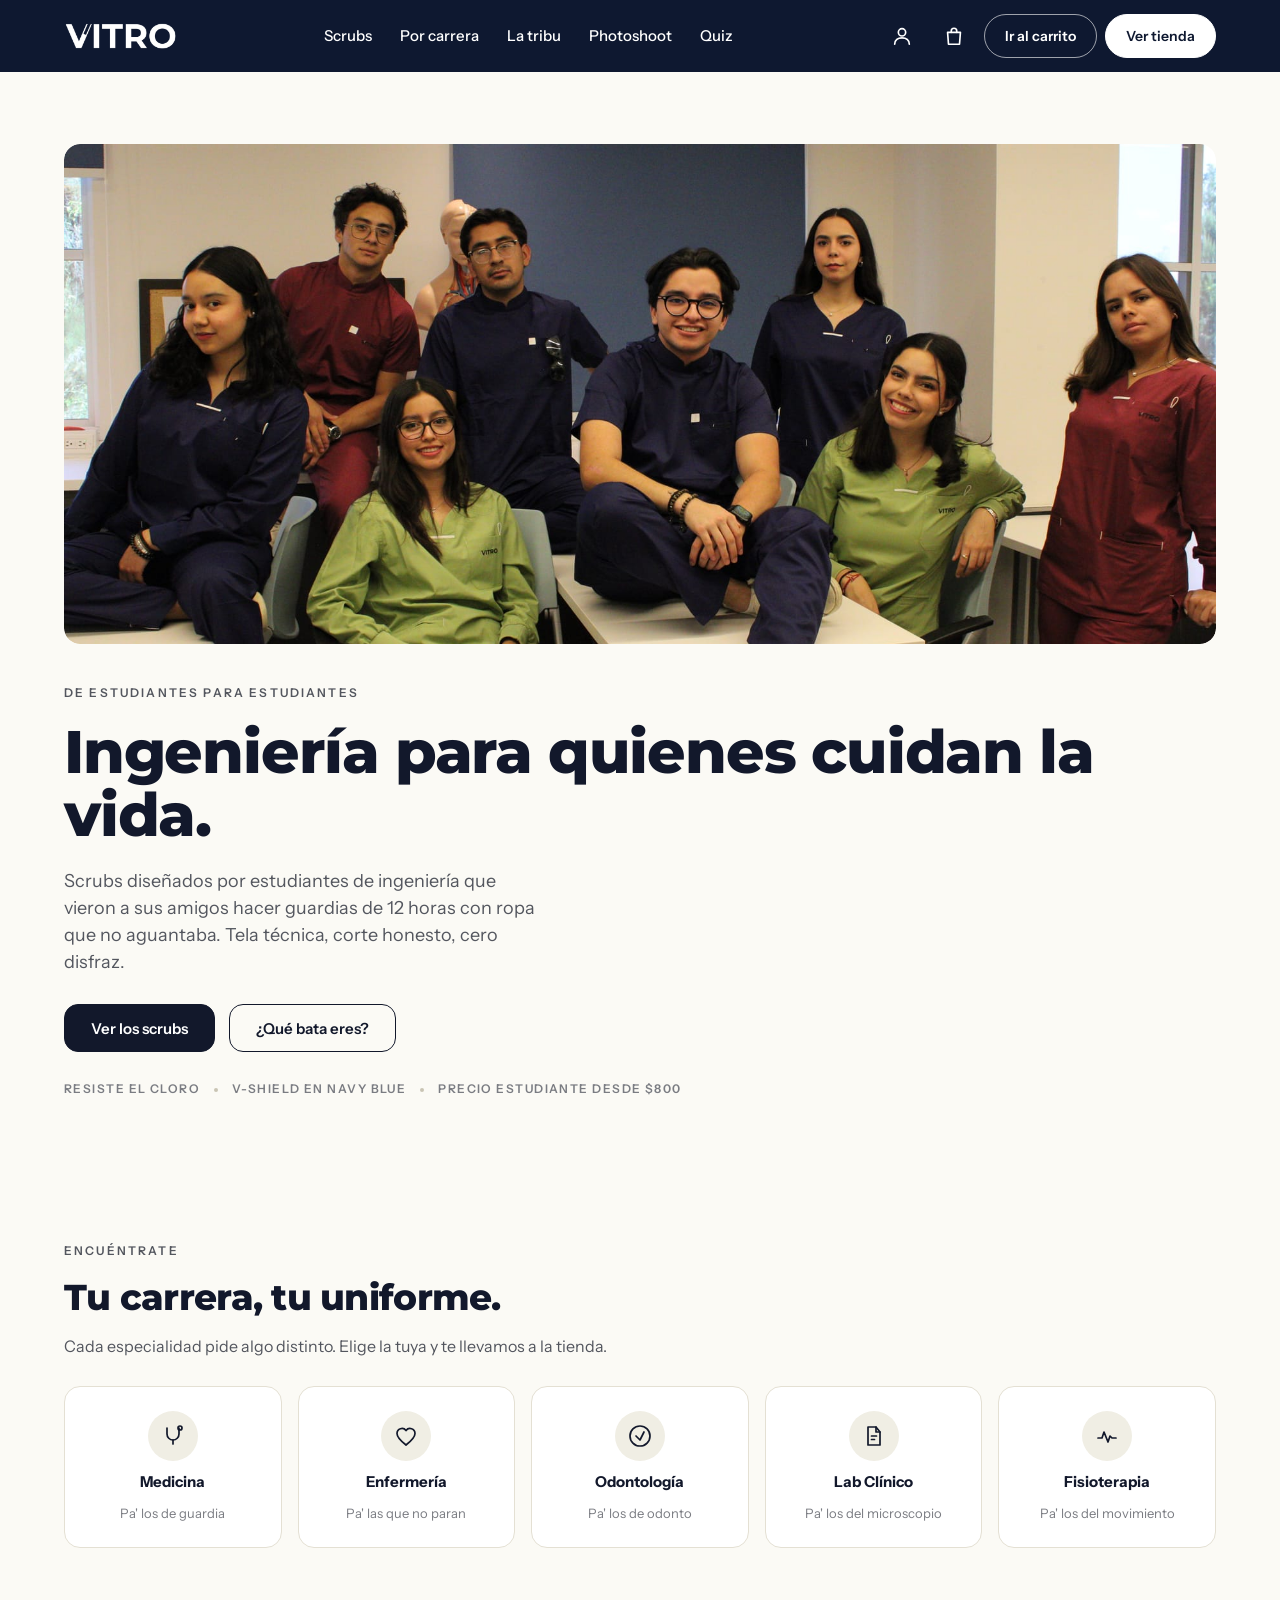
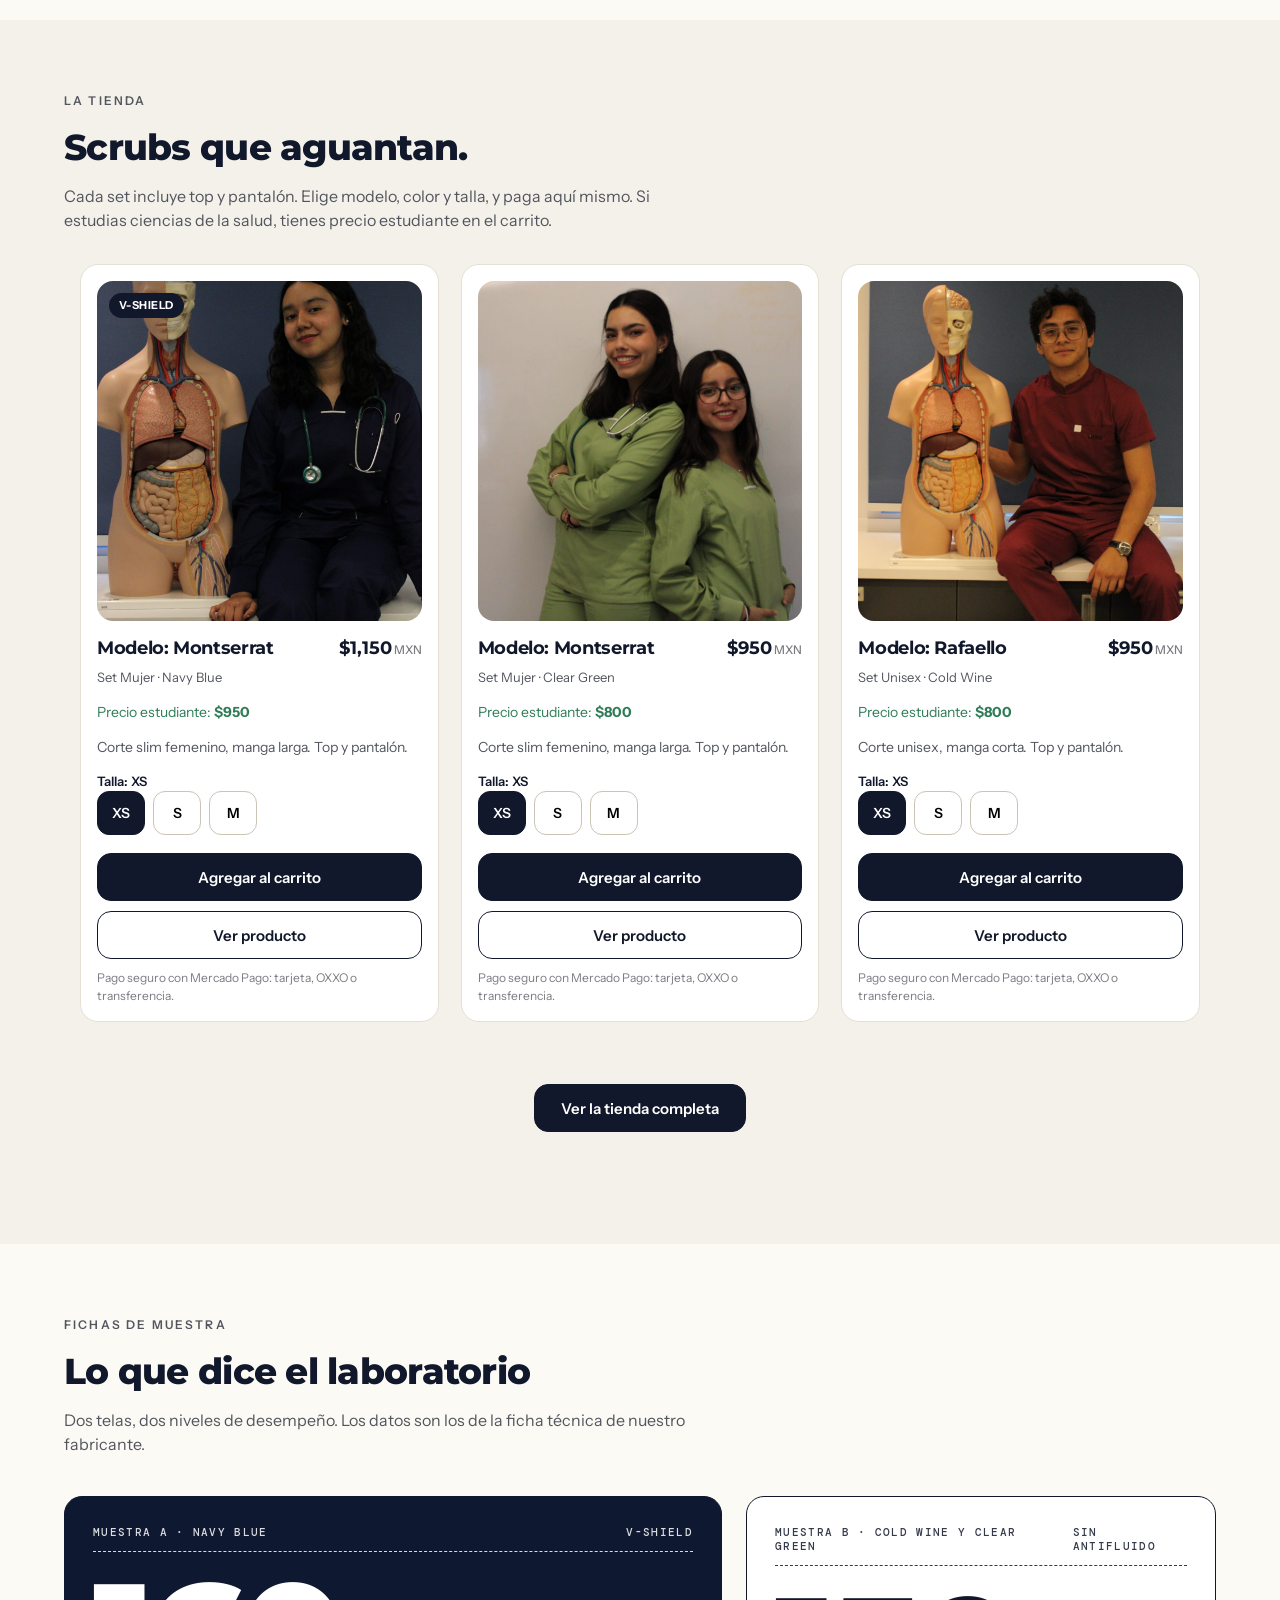
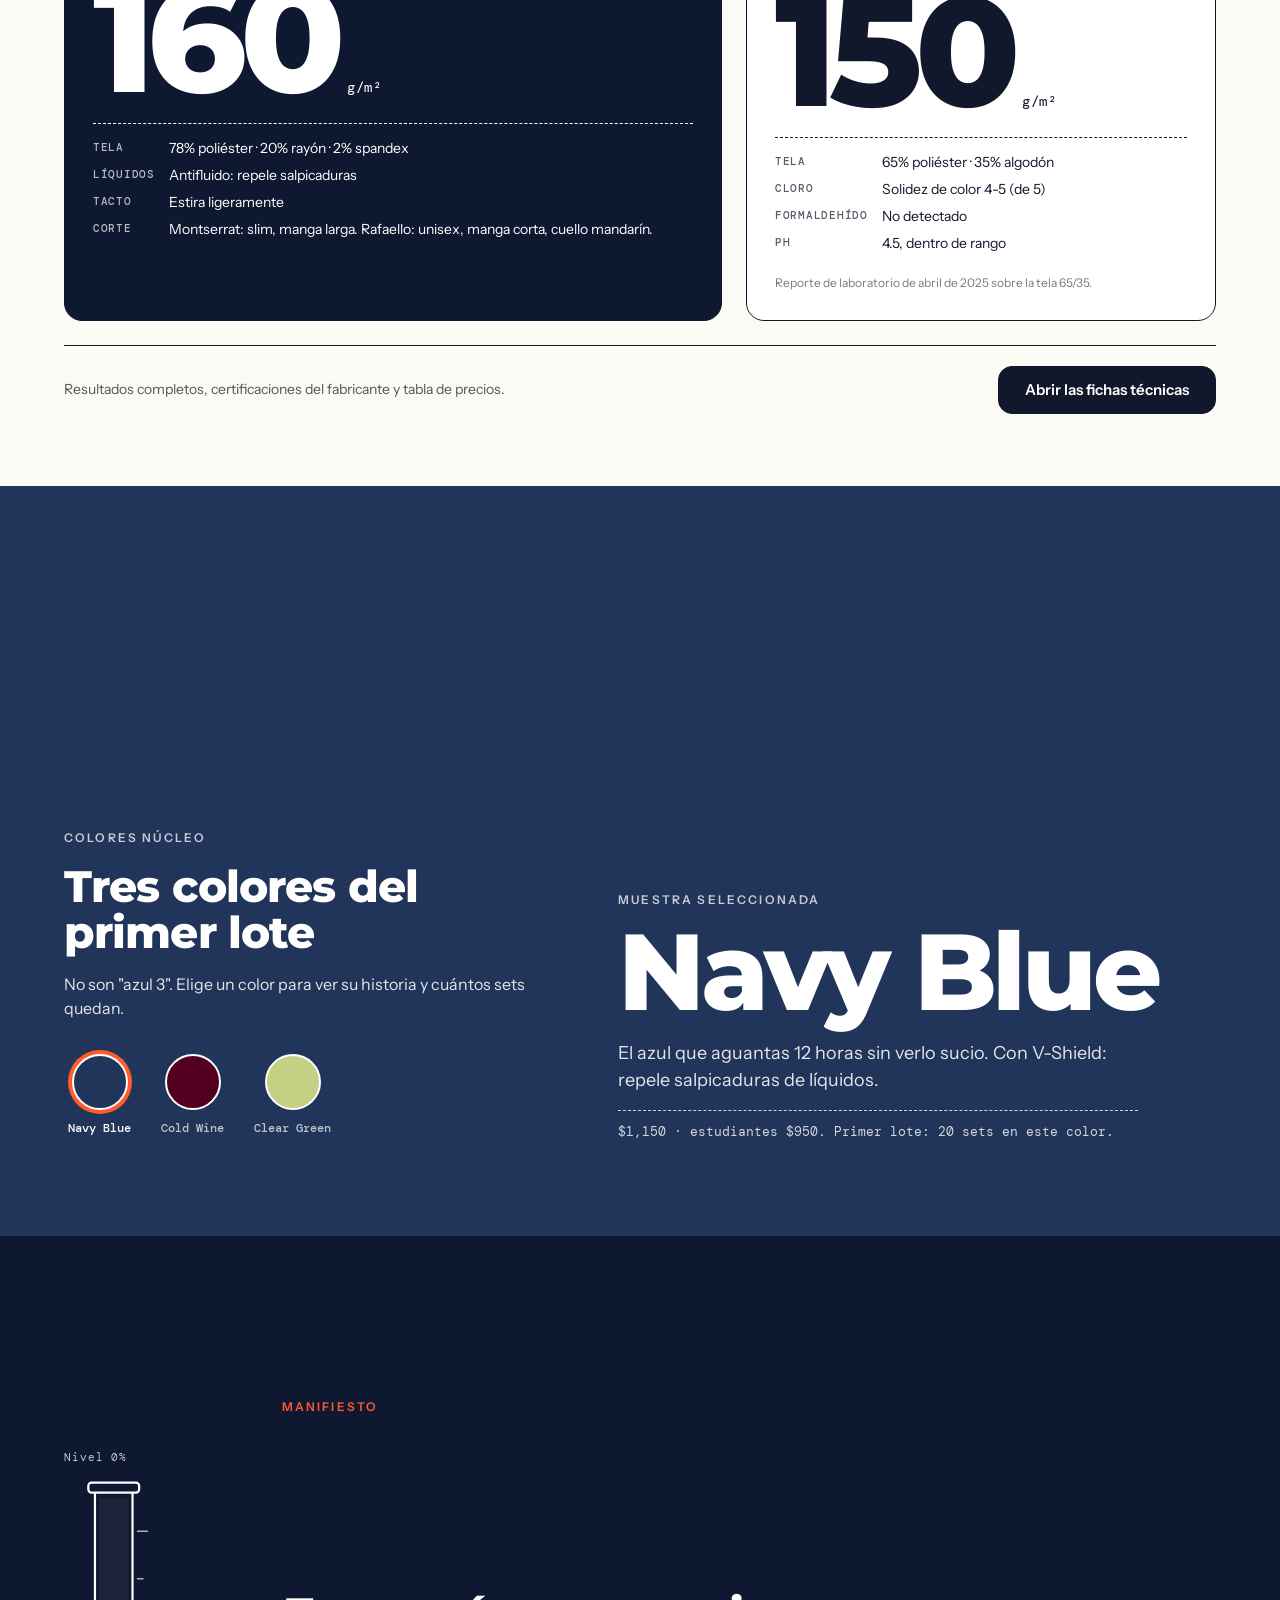
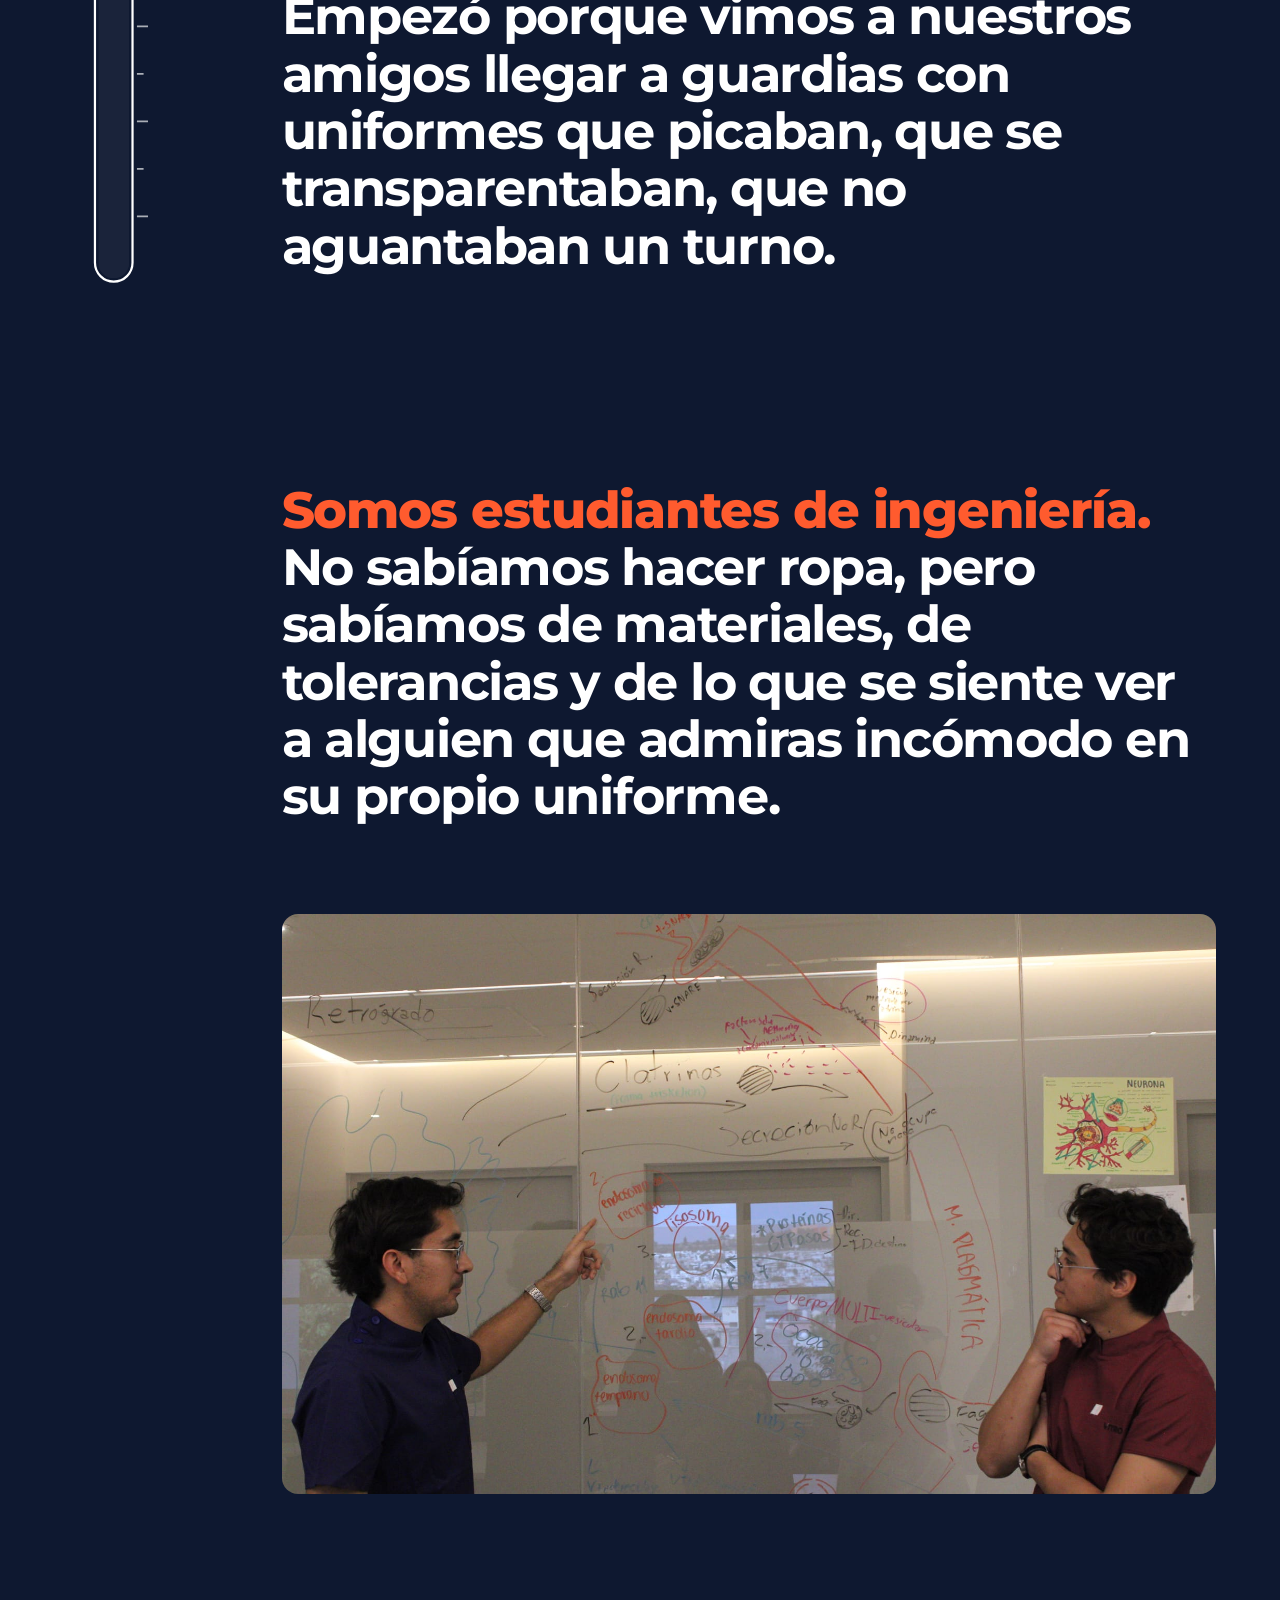
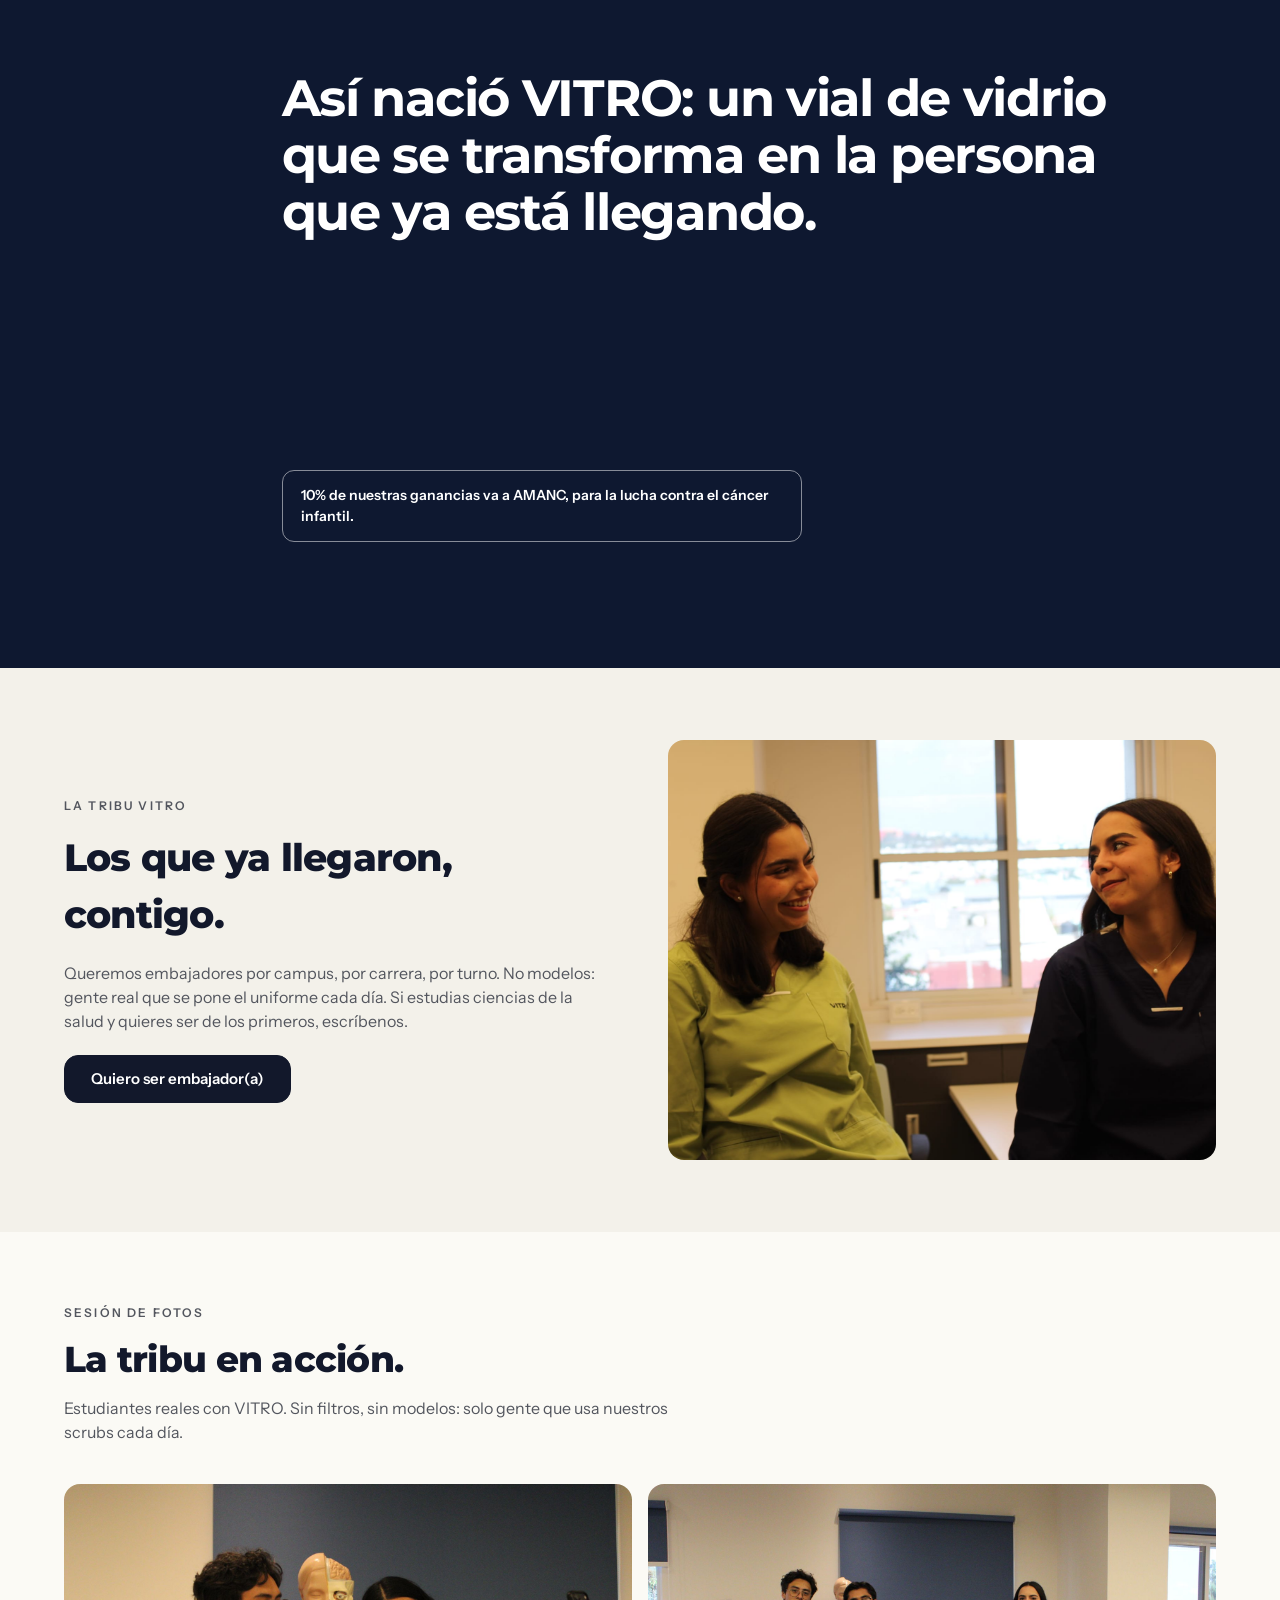
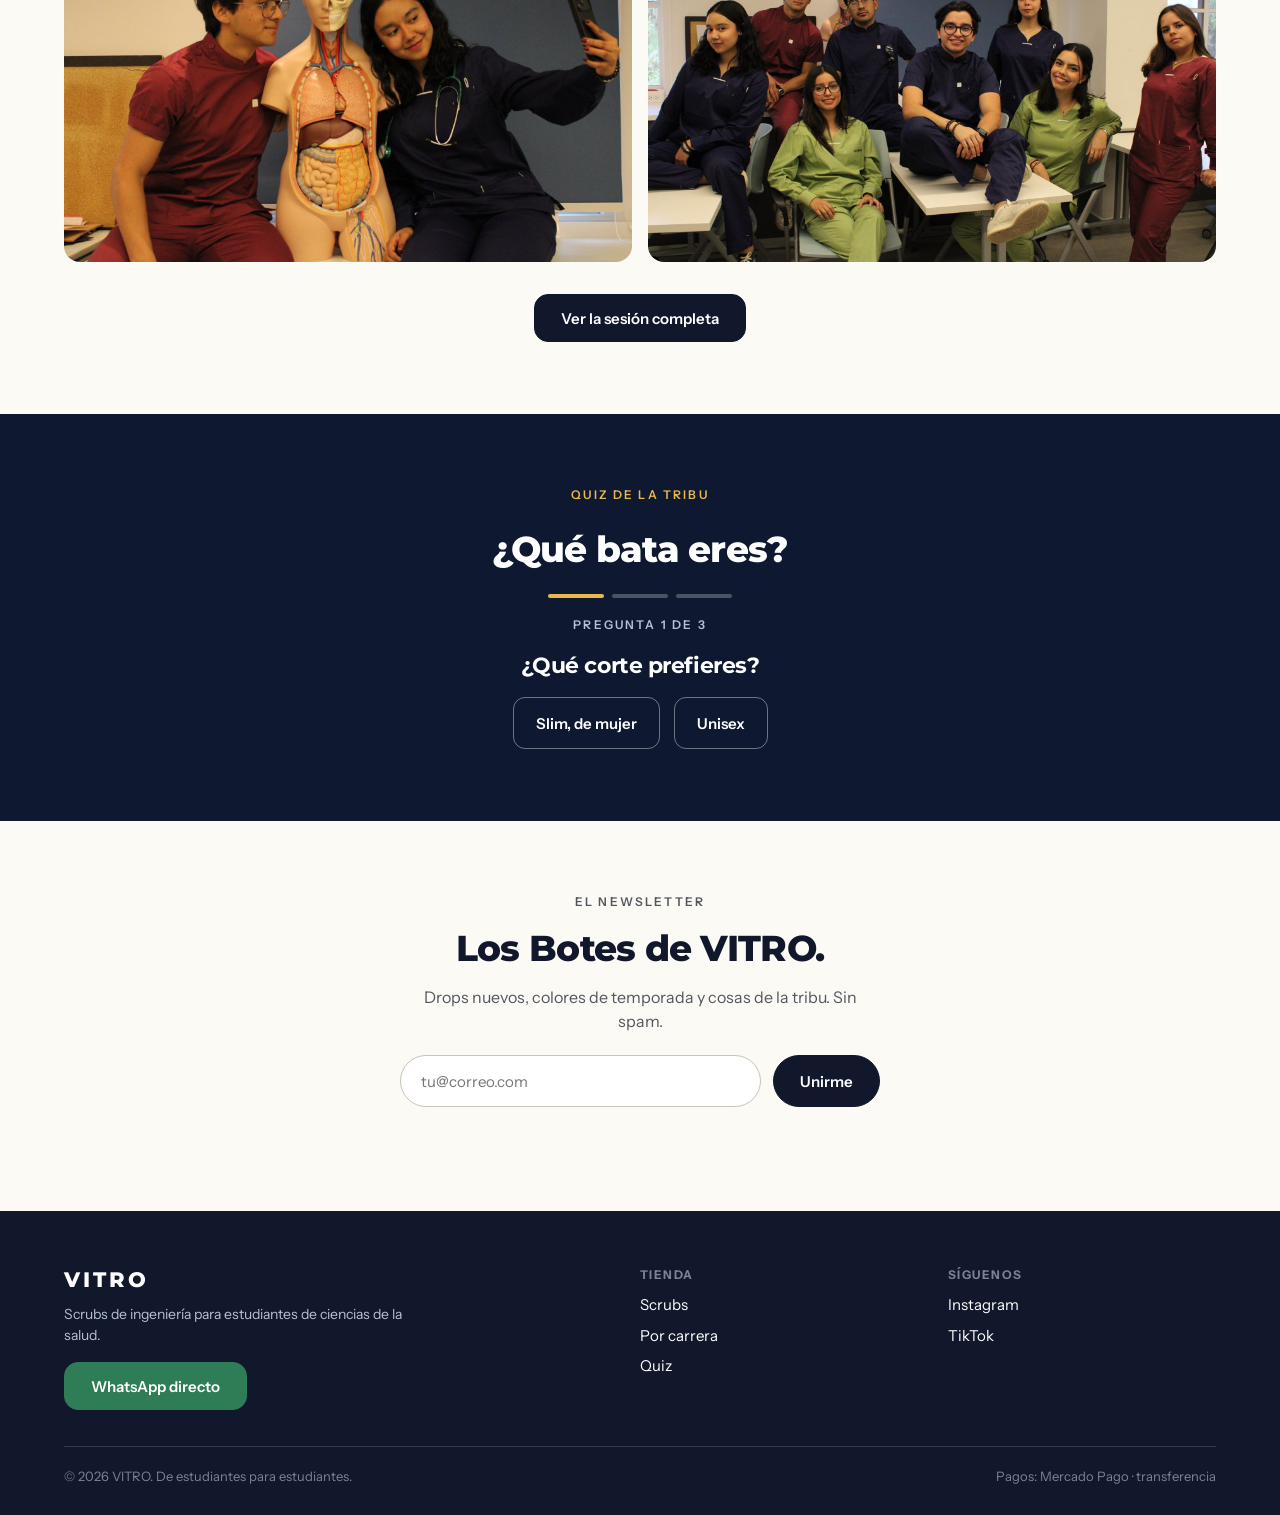
==== commit 87240946: "Carrito en página propia con animación antes del pago, página de producto, logo en imagen, cuentas c" ====
--- a/public/index.html
+++ b/public/index.html
@@ -127,7 +127,7 @@
 .colors .eyebrow{color:var(--fg,#fff);opacity:.75}
 .swatches{display:flex;gap:22px;margin-top:30px;flex-wrap:wrap}
 .sw{border:0;background:none;cursor:pointer;color:var(--fg,#fff);display:flex;flex-direction:column;align-items:center;gap:10px;font:500 12px var(--mono);min-height:44px;padding:4px}
-.sw i{width:34px;height:88px;border-radius:5px 5px 17px 17px;border:2px solid var(--fg,#fff);display:block;background:linear-gradient(to bottom,transparent 24%,var(--liq) 24%);transition:transform .2s}
+.sw i{width:56px;height:56px;border-radius:50%;border:2px solid var(--fg,#fff);display:block;background:var(--liq);transition:transform .2s}
 .sw:hover i{transform:translateY(-4px)}
 .sw[aria-pressed=true] i{box-shadow:0 0 0 4px var(--acc)}
 .sw span{opacity:.7}.sw[aria-pressed=true] span{opacity:1}
@@ -262,16 +262,25 @@
   .products{grid-template-columns:1fr}
   .card .ph{height:360px}
 }
+
+/* encabezado: logo en imagen, cuenta, carrito */
+.logo img{height:28px;width:auto;display:block}
+.hbtns{display:flex;align-items:center;gap:8px}
+.cartbtn{color:#fff}
+.cartbtn b{background:#fff;color:var(--navy)}
+.top .btn{background:#fff;color:var(--navy);border-color:#fff;white-space:nowrap}
+.top .btn.alt{background:transparent;color:#fff;border-color:rgba(255,255,255,.6)}
+@media (max-width:1100px){nav.main{gap:18px}}
+@media (max-width:700px){.top .btn.alt{display:none}}
+a.ph{color:#8B8778}
+.drawer .dfoot .btn{width:100%}
 </style>
 </head>
 <body>
 
 <header class="top">
   <div class="wrap">
-    <a class="logo" href="#inicio" aria-label="VITRO, inicio">
-      <svg width="30" height="25" viewBox="0 0 48 40" aria-hidden="true"><polygon points="2,4 12,4 19,26 26,4 36,4 24,36 14,36" fill="#fff"/><path d="M40 4 L35.5 16 M45.5 4 L41 16" fill="none" stroke="#fff" stroke-width="3" stroke-linecap="round"/></svg>
-      VITRO
-    </a>
+    <a class="logo" href="#inicio" aria-label="VITRO, inicio"><img src="img/logo-vitro-blanco.png" alt="VITRO" width="113" height="28"></a>
     <nav class="main" aria-label="Principal">
       <a href="#tienda">Scrubs</a>
       <a href="#carreras">Por carrera</a>
@@ -279,11 +288,13 @@
       <a href="#photoshoot">Photoshoot</a>
       <a href="#quiz">Quiz</a>
     </nav>
-    <div style="display:flex;align-items:center;gap:8px">
+    <div class="hbtns">
+      <a class="cartbtn" href="cuenta.html" aria-label="Mi cuenta"><svg width="22" height="22" viewBox="0 0 24 24" fill="none" stroke="currentColor" stroke-width="1.8" stroke-linecap="round" stroke-linejoin="round" aria-hidden="true"><circle cx="12" cy="8" r="4"/><path d="M4 21 C4 16.5 7.5 14 12 14 C16.5 14 20 16.5 20 21"/></svg></a>
       <button type="button" class="cartbtn" id="opencart" aria-label="Abrir carrito">
         <svg width="22" height="22" viewBox="0 0 24 24" fill="none" stroke="currentColor" stroke-width="1.8" stroke-linecap="round" stroke-linejoin="round" aria-hidden="true"><path d="M5 8 H19 L18 21 H6 Z"/><path d="M9 8 V6.5 A3 3 0 0 1 15 6.5 V8"/></svg>
         <b id="cartcount" hidden>0</b>
       </button>
+      <a class="btn alt" href="carrito.html">Ir al carrito</a>
       <a class="btn" href="#tienda">Ver tienda</a>
     </div>
   </div>
@@ -291,7 +302,7 @@
 
 <div class="veil" id="veil" hidden></div>
 <aside class="drawer" id="drawer" role="dialog" aria-modal="true" aria-labelledby="dtitle" hidden>
-  <header><h2 id="dtitle">Tu pedido</h2><button type="button" class="x" id="closecart" aria-label="Cerrar carrito">&times;</button></header>
+  <header><h2 id="dtitle">Tu carrito</h2><button type="button" class="x" id="closecart" aria-label="Cerrar carrito">&times;</button></header>
   <div class="dbody" id="dbody"></div>
   <div class="dfoot" id="dfoot"></div>
 </aside>
@@ -308,7 +319,7 @@
         <a class="btn" href="#tienda">Ver los scrubs</a>
         <a class="btn ghost" href="#quiz">¿Qué bata eres?</a>
       </div>
-      <div class="tags"><span>Resiste el cloro</span><span>V-Shield en Traction Navy</span><span>Precio estudiante desde $800</span></div>
+      <div class="tags"><span>Resiste el cloro</span><span>V-Shield en Navy Blue</span><span>Precio estudiante desde $800</span></div>
     </div>
     <div class="rel">
       <div class="ph" style="background-image:url(img/hero.jpg);background-position:20% 50%" role="img" aria-label="Estudiantes con scrubs VITRO navy, vino y verde en un salón de clase"></div>
@@ -353,7 +364,7 @@
     </div>
     <div class="fx">
       <article class="sheet dk">
-        <div class="tagline"><span>Muestra A · Traction Navy</span><span>V-Shield</span></div>
+        <div class="tagline"><span>Muestra A · <span data-color="navy">Navy Blue</span></span><span>V-Shield</span></div>
         <div class="big">160<small>g/m²</small></div>
         <dl class="spec">
           <dt>Tela</dt><dd>78% poliéster · 20% rayón · 2% spandex</dd>
@@ -363,7 +374,7 @@
         </dl>
       </article>
       <article class="sheet">
-        <div class="tagline"><span>Muestra B · Vino y verde</span><span>Sin antifluido</span></div>
+        <div class="tagline"><span>Muestra B · <span data-color="vino">Cold Wine</span> y <span data-color="verde">Clear Green</span></span><span>Sin antifluido</span></div>
         <div class="big">150<small>g/m²</small></div>
         <dl class="spec">
           <dt>Tela</dt><dd>65% poliéster · 35% algodón</dd>
@@ -386,7 +397,7 @@
     <div>
       <div class="eyebrow">Colores núcleo</div>
       <h2>Tres colores del primer lote</h2>
-      <p>No son "azul 3". Elige un tubo para ver su historia y cuántos sets quedan.</p>
+      <p>No son "azul 3". Elige un color para ver su historia y cuántos sets quedan.</p>
       <div class="swatches" id="swatches" role="group" aria-label="Colores VITRO"></div>
     </div>
     <div>
@@ -504,114 +515,25 @@
 </footer>
 
 <script src="catalog.js"></script>
+<script src="site.js"></script>
 <script>
-/* ============================================================
-   CONFIGURACIÓN — contacto. Precios, stock y envío están en catalog.js
-   ============================================================ */
-const CONFIG = {
-  WHATSAPP: "525613321403",          // tu número con lada país, sin + ni espacios. Ej: 524421234567
-  INSTAGRAM: "https://instagram.com/vitroscrubs",
-  TIKTOK: "https://www.tiktok.com/@vitroscrubs",
-  EMAIL: "hola@vitroscrubs.com",     // se usa si NEWSLETTER_URL está vacío
-  NEWSLETTER_URL: ""                 // URL de Formspree / Google Forms (POST con campo "email"); vacío = abre correo
-};
-/* ============================================================ */
-
-const CAT = window.VITRO_CATALOG;
-const $ = (s, el = document) => el.querySelector(s);
-const money = n => "$" + n.toLocaleString("es-MX");
-const esc = s => String(s).replace(/[&<>"']/g, c => ({ "&": "&amp;", "<": "&lt;", ">": "&gt;", '"': "&quot;", "'": "&#39;" }[c]));
-const waLink = text => "https://wa.me/" + CONFIG.WHATSAPP + "?text=" + encodeURIComponent(text);
-const MODELS = Object.keys(CAT.models), COLORS = Object.keys(CAT.colors);
-const stockOf = (m, c, s) => ((CAT.stock[m + "-" + c] || {})[s]) || 0;
-const colorStock = (m, c) => CAT.sizes.reduce((t, s) => t + stockOf(m, c, s), 0);
-const unitPrice = (c, stu) => (stu ? CAT.studentPrice : CAT.price)[c];
-
-let student = false;
-try { student = localStorage.getItem("vitro-student") === "1"; } catch (_) {}
-const setStudent = v => { student = v; try { localStorage.setItem("vitro-student", v ? "1" : "0"); } catch (_) {} };
-
-/* selección: solo la talla, por cada modelo-color (las 6 opciones se ven a la vez) */
-const sel = {};
-const keyOf = (m, c) => m + "-" + c;
-MODELS.forEach(m => COLORS.forEach(c => {
-  sel[keyOf(m, c)] = CAT.sizes.find(z => stockOf(m, c, z) > 0) || CAT.sizes[0];
-}));
-/* posición del recorte de cada foto (ajústala si el encuadre no te gusta): "x% y%" */
-const PHOTO_POS = {
-  "mujer-verde": "50% 50%" // Centrado
-};
+/* Contacto (CONFIG), carrito y tarjetas de producto están en site.js */
 
 /* Mostrar solo estos productos en la tienda principal */
 const SHOP_PREVIEW = ["mujer-navy", "mujer-verde", "unisex-vino"];
-
-/* Mapeo de archivos especiales para algunas imágenes */
-const IMAGE_NAMES = {
-  "unisex-verde": "loggg.jpg"
-};
 
 /* ---------- Tienda ---------- */
 function renderProducts() {
   const root = $("#products");
   root.innerHTML = "";
-  const productsToShow = SHOP_PREVIEW || MODELS.flatMap(m => COLORS.map(c => keyOf(m, c)));
-
-  productsToShow.forEach(key => {
-    const [m, c] = [key.split("-")[0], key.split("-")[1]];
-    if (!CAT.models[m] || !CAT.colors[c]) return;
-
-    const M = CAT.models[m], col = CAT.colors[c], size = sel[key];
-    const left = stockOf(m, c, size);
-    const soldOut = colorStock(m, c) === 0;
-    const img = "img/" + (IMAGE_NAMES[key] || key + ".jpg");
-    const card = document.createElement("article");
-    card.className = "card"; card.id = "card-" + key;
-    card.innerHTML = `
-      <div class="ph" style="background-image:url(${img});${PHOTO_POS[key] ? "--pos:" + PHOTO_POS[key] : ""}" role="img" aria-label="${esc(M.name)} en ${esc(col.name)}">
-        ${col.vshield ? '<span class="chip">V-SHIELD</span>' : ""}
-      </div>
-      <div class="row"><h3>Modelo: ${esc(M.name)}</h3>
-        <span class="price">${money(unitPrice(c, false))}<small class="mxn"> MXN</small></span></div>
-      <p class="kind">${esc(M.kind)} · ${esc(col.name)}</p>
-      <p class="stu">Precio estudiante: <b>${money(unitPrice(c, true))}</b></p>
-      <p class="desc">${esc(M.desc)}</p>
-      <div><div class="lbl">Talla: ${esc(size)}${left > 0 && left <= 3 ? ` <span class="few">· quedan ${left}</span>` : ""}</div>
-        <div class="sizes" role="group" aria-label="Talla de ${esc(M.name)} ${esc(col.name)}"></div></div>
-      <div class="buy"></div>`;
-    const probe = new Image();
-    probe.onerror = () => $(".ph", card).classList.add("nophoto");
-    probe.src = img;
-    const sizes = $(".sizes", card);
-    CAT.sizes.forEach(z => {
-      const b = document.createElement("button");
-      const out = stockOf(m, c, z) === 0;
-      b.type = "button"; b.className = "size"; b.textContent = z;
-      if (out) { b.disabled = true; b.title = "Agotada"; b.style.opacity = ".4"; b.style.textDecoration = "line-through"; }
-      b.setAttribute("aria-pressed", z === size);
-      b.onclick = () => { sel[key] = z; renderProducts(); };
-      sizes.appendChild(b);
-    });
-    const buy = $(".buy", card);
-    const add = document.createElement("button");
-    add.type = "button"; add.className = "btn";
-    add.textContent = soldOut || left === 0 ? "Agotado" : "Agregar al carrito";
-    if (soldOut || left === 0) add.disabled = true;
-    add.onclick = () => addToCart(m, c, size);
-    buy.appendChild(add);
-    const n = document.createElement("p");
-    n.className = "note";
-    n.textContent = "Pago seguro con Mercado Pago: tarjeta, OXXO o transferencia.";
-    buy.appendChild(n);
-    root.appendChild(card);
+  SHOP_PREVIEW.forEach(key => {
+    const [m, c] = key.split("-");
+    if (CAT.models[m] && CAT.colors[c]) root.appendChild(buildCard(m, c, renderProducts));
   });
-
-  // Si hay preview, agregar botón a tienda completa
-  if (SHOP_PREVIEW) {
-    const viewAll = document.createElement("div");
-    viewAll.style.cssText = "grid-column:1/-1;text-align:center;padding:40px 0";
-    viewAll.innerHTML = '<a class="btn" href="tienda.html" style="display:inline-flex">Ver la tienda completa</a>';
-    root.appendChild(viewAll);
-  }
+  const viewAll = document.createElement("div");
+  viewAll.style.cssText = "grid-column:1/-1;text-align:center;padding:40px 0";
+  viewAll.innerHTML = '<a class="btn" href="tienda.html" style="display:inline-flex">Ver la tienda completa</a>';
+  root.appendChild(viewAll);
 }
 
 /* ---------- Colores ---------- */
@@ -708,146 +630,9 @@
 $("#ambassador").href = waLink("Hola VITRO, quiero ser embajador(a). Estudio: ___ en la universidad: ___");
 $("#ambassador").target = "_blank"; $("#ambassador").rel = "noopener";
 
-/* ---------- Carrito ---------- */
-let cart = [];
-try { cart = JSON.parse(localStorage.getItem("vitro-cart") || "[]"); } catch (_) { cart = []; }
-cart = cart.filter(i => CAT.models[i.model] && CAT.colors[i.color] && CAT.sizes.includes(i.size) && stockOf(i.model, i.color, i.size) > 0)
-           .map(i => ({ ...i, qty: Math.min(i.qty, stockOf(i.model, i.color, i.size), 10) }));
-const saveCart = () => { try { localStorage.setItem("vitro-cart", JSON.stringify(cart)); } catch (_) {} };
-const units = () => cart.reduce((t, i) => t + i.qty, 0);
-const listTotal = () => cart.reduce((t, i) => t + unitPrice(i.color, false) * i.qty, 0);
-const payTotal = () => cart.reduce((t, i) => t + unitPrice(i.color, student) * i.qty, 0);
-const shipCost = () => (units() >= CAT.freeShippingFrom ? 0 : CAT.shipping);
-const isStudentEmail = email => {
-  const d = String(email).toLowerCase().split("@")[1] || "";
-  return CAT.studentDomains.some(x => x.startsWith(".") ? d.endsWith(x) : d === x || d.endsWith("." + x));
-};
-let step = "cart", lastFocus = null;
-
-function addToCart(model, color, size) {
-  const max = Math.min(10, stockOf(model, color, size));
-  const f = cart.find(i => i.model === model && i.color === color && i.size === size);
-  if (f) f.qty = Math.min(max, f.qty + 1); else cart.push({ model, color, size, qty: 1 });
-  saveCart(); step = "cart"; openCart();
-}
-function openCart() {
-  lastFocus = document.activeElement;
-  $("#veil").hidden = false; $("#drawer").hidden = false;
-  document.body.style.overflow = "hidden";
-  renderCart();
-  $("#closecart").focus();
-}
-function closeCart() {
-  $("#veil").hidden = true; $("#drawer").hidden = true;
-  document.body.style.overflow = "";
-  if (lastFocus && document.contains(lastFocus)) lastFocus.focus();
-}
-function updateBadge() {
-  const n = units(), b = $("#cartcount");
-  b.textContent = n; b.hidden = n === 0;
-}
-function totalsHtml() {
-  const disc = listTotal() - payTotal(), ship = shipCost();
-  return `<div class="tot"><span>Subtotal</span><span>${money(listTotal())}</span></div>
-    ${student ? `<div class="tot" style="color:#2F7D57"><span>Precio estudiante</span><span>−${money(disc)}</span></div>` : ""}
-    <div class="tot"><span>Envío</span><span>${ship ? money(ship) : "Gratis"}</span></div>
-    <div class="tot big"><span>Total</span><span>${money(payTotal() + ship)} MXN</span></div>
-    ${ship ? `<p class="note">Envío gratis desde ${CAT.freeShippingFrom} sets.</p>` : ""}`;
-}
-function renderCart() {
-  updateBadge();
-  const body = $("#dbody"), foot = $("#dfoot");
-  body.innerHTML = ""; foot.innerHTML = "";
-  if (!cart.length) {
-    body.innerHTML = '<p class="empty">Tu carrito está vacío.</p>';
-    foot.innerHTML = '<a class="btn" href="#tienda" id="goshop2">Ver los scrubs</a>';
-    $("#goshop2").onclick = closeCart;
-    return;
-  }
-  if (step === "cart") {
-    cart.forEach((it, idx) => {
-      const M = CAT.models[it.model], C = CAT.colors[it.color];
-      const max = Math.min(10, stockOf(it.model, it.color, it.size));
-      const row = document.createElement("div"); row.className = "line";
-      row.innerHTML = `<div><b>${esc(M.name)}</b><small>${esc(M.kind)} · ${esc(C.name)} · Talla ${esc(it.size)}</small></div>
-        <div style="text-align:right"><b>${money(unitPrice(it.color, student) * it.qty)}</b></div>
-        <div class="qty"><button type="button" aria-label="Quitar una pieza">−</button><span>${it.qty}</span><button type="button" aria-label="Agregar una pieza"${it.qty >= max ? " disabled" : ""}>+</button></div>
-        <div style="text-align:right"><button type="button" class="rm">Quitar</button></div>`;
-      const [minus, plus] = row.querySelectorAll(".qty button");
-      minus.onclick = () => { it.qty = Math.max(1, it.qty - 1); saveCart(); renderCart(); };
-      plus.onclick = () => { it.qty = Math.min(max, it.qty + 1); saveCart(); renderCart(); };
-      $(".rm", row).onclick = () => { cart.splice(idx, 1); saveCart(); renderCart(); };
-      body.appendChild(row);
-    });
-    body.insertAdjacentHTML("beforeend", `<label class="chk"><input type="checkbox" id="stu"${student ? " checked" : ""}>
-      <span><b>Soy estudiante de ciencias de la salud</b><br><small>Precio estudiante: ${money(CAT.studentPrice.vino)} (Navy ${money(CAT.studentPrice.navy)}). Necesitas tu correo escolar y mandarnos tu credencial vigente antes del envío.</small></span></label>`);
-    $("#stu").onchange = e => { setStudent(e.target.checked); renderCart(); };
-    foot.innerHTML = totalsHtml() + `<button type="button" class="btn" id="tocheck">Continuar con el envío</button>`;
-    $("#tocheck").onclick = () => { step = "form"; renderCart(); };
-    return;
-  }
-  /* paso: datos de envío */
-  const states = ["Aguascalientes","Baja California","Baja California Sur","Campeche","Chiapas","Chihuahua","Ciudad de México","Coahuila","Colima","Durango","Estado de México","Guanajuato","Guerrero","Hidalgo","Jalisco","Michoacán","Morelos","Nayarit","Nuevo León","Oaxaca","Puebla","Querétaro","Quintana Roo","San Luis Potosí","Sinaloa","Sonora","Tabasco","Tamaulipas","Tlaxcala","Veracruz","Yucatán","Zacatecas"];
-  body.innerHTML = `<form id="cform" novalidate style="display:flex;flex-direction:column;gap:12px">
-    <div class="field"><label for="f-name">Nombre completo</label><input id="f-name" name="name" autocomplete="name" required></div>
-    <div class="f2">
-      <div class="field"><label for="f-mail">Correo${student ? " escolar" : ""}</label><input id="f-mail" name="email" type="email" autocomplete="email" required></div>
-      <div class="field"><label for="f-tel">Teléfono</label><input id="f-tel" name="phone" type="tel" inputmode="tel" autocomplete="tel" required></div>
-    </div>
-    ${student ? `<div class="field"><label for="f-school">Escuela y carrera</label><input id="f-school" name="school" placeholder="Ej. Tec de Monterrey, Medicina" required></div>
-    <label class="chk"><input type="checkbox" id="f-cred"><span><small>Me comprometo a mandar por WhatsApp una foto de mi credencial vigente antes del envío. Si no se puede comprobar, pagaré la diferencia al precio de lista.</small></span></label>` : ""}
-    <div class="field"><label for="f-street">Calle y número</label><input id="f-street" name="street" autocomplete="address-line1" required></div>
-    <div class="field"><label for="f-col">Colonia</label><input id="f-col" name="colonia" autocomplete="address-level3" required></div>
-    <div class="f2">
-      <div class="field"><label for="f-zip">Código postal</label><input id="f-zip" name="zip" inputmode="numeric" maxlength="5" autocomplete="postal-code" required></div>
-      <div class="field"><label for="f-city">Ciudad</label><input id="f-city" name="city" autocomplete="address-level2" required></div>
-    </div>
-    <div class="field"><label for="f-state">Estado</label><select id="f-state" name="state" required><option value="">Elige tu estado</option>${states.map(s => `<option>${s}</option>`).join("")}</select></div>
-    <div class="field"><label for="f-notes">Referencias (opcional)</label><input id="f-notes" name="notes"></div>
-  </form>`;
-  foot.innerHTML = `<div class="tot big"><span>Total</span><span>${money(payTotal() + shipCost())} MXN</span></div>
-    <p class="err" id="cerr" role="alert"></p>
-    <button type="button" class="btn" id="paybtn">Pagar con Mercado Pago</button>
-    <button type="button" class="rm" id="backcart">Volver al carrito</button>
-    <p class="note">Te llevamos a Mercado Pago para pagar. Tus datos de pago nunca pasan por esta página.</p>`;
-  $("#backcart").onclick = () => { step = "cart"; renderCart(); };
-  $("#paybtn").onclick = pay;
-}
-async function pay() {
-  const f = $("#cform"), err = $("#cerr"), btn = $("#paybtn");
-  const d = Object.fromEntries(new FormData(f).entries());
-  const req = ["name","email","phone","street","colonia","zip","city","state"].concat(student ? ["school"] : []);
-  if (req.some(k => !String(d[k] || "").trim())) { err.textContent = "Completa todos los campos obligatorios."; return; }
-  if (!/^\S+@\S+\.\S+$/.test(d.email)) { err.textContent = "Escribe un correo válido."; return; }
-  if (!/^\d{5}$/.test(d.zip)) { err.textContent = "El código postal debe tener 5 dígitos."; return; }
-  if (d.phone.replace(/\D/g, "").length < 10) { err.textContent = "Escribe un teléfono de 10 dígitos."; return; }
-  if (student) {
-    if (!isStudentEmail(d.email)) { err.innerHTML = 'Para el precio estudiante usa tu correo escolar, o <a href="' + waLink("Hola VITRO, soy estudiante y mi correo escolar no se reconoce. Les mando mi credencial.") + '" target="_blank" rel="noopener" style="text-decoration:underline">escríbenos por WhatsApp</a>.'; return; }
-    if (!$("#f-cred").checked) { err.textContent = "Acepta mandar tu credencial para usar el precio estudiante."; return; }
-  }
-  err.textContent = ""; btn.disabled = true; btn.textContent = "Preparando tu pago…";
-  try {
-    const r = await fetch("/api/checkout", {
-      method: "POST", headers: { "Content-Type": "application/json" },
-      body: JSON.stringify({ student, items: cart.map(i => ({ model: i.model, color: i.color, size: i.size, qty: i.qty })), customer: d })
-    });
-    const j = await r.json().catch(() => ({}));
-    if (!r.ok || !j.url) throw new Error(j.error || "No pudimos iniciar el pago.");
-    try { localStorage.setItem("vitro-last-order", j.orderId || ""); } catch (_) {}
-    location.href = j.url;
-  } catch (e) {
-    err.textContent = (e.message || "No pudimos iniciar el pago.") + " Si sigue fallando, pídelo por WhatsApp.";
-    btn.disabled = false; btn.textContent = "Pagar con Mercado Pago";
-  }
-}
-$("#opencart").onclick = () => { step = "cart"; openCart(); };
-$("#closecart").onclick = closeCart;
-$("#veil").onclick = closeCart;
-document.addEventListener("keydown", e => { if (e.key === "Escape" && !$("#drawer").hidden) closeCart(); });
-if (new URLSearchParams(location.search).get("pedido") === "ok") { cart = []; saveCart(); }
-
-/* nombres de modelo en las fichas, desde catalog.js */
+/* nombres de modelo y de color en las fichas, desde catalog.js */
 document.querySelectorAll("[data-model]").forEach(el => { const m = CAT.models[el.dataset.model]; if (m) el.textContent = m.name; });
+document.querySelectorAll("[data-color]").forEach(el => { const c = CAT.colors[el.dataset.color]; if (c) el.textContent = c.name; });
 
 /* ---------- Gesto: el vial del manifiesto se llena con el scroll ---------- */
 (function () {
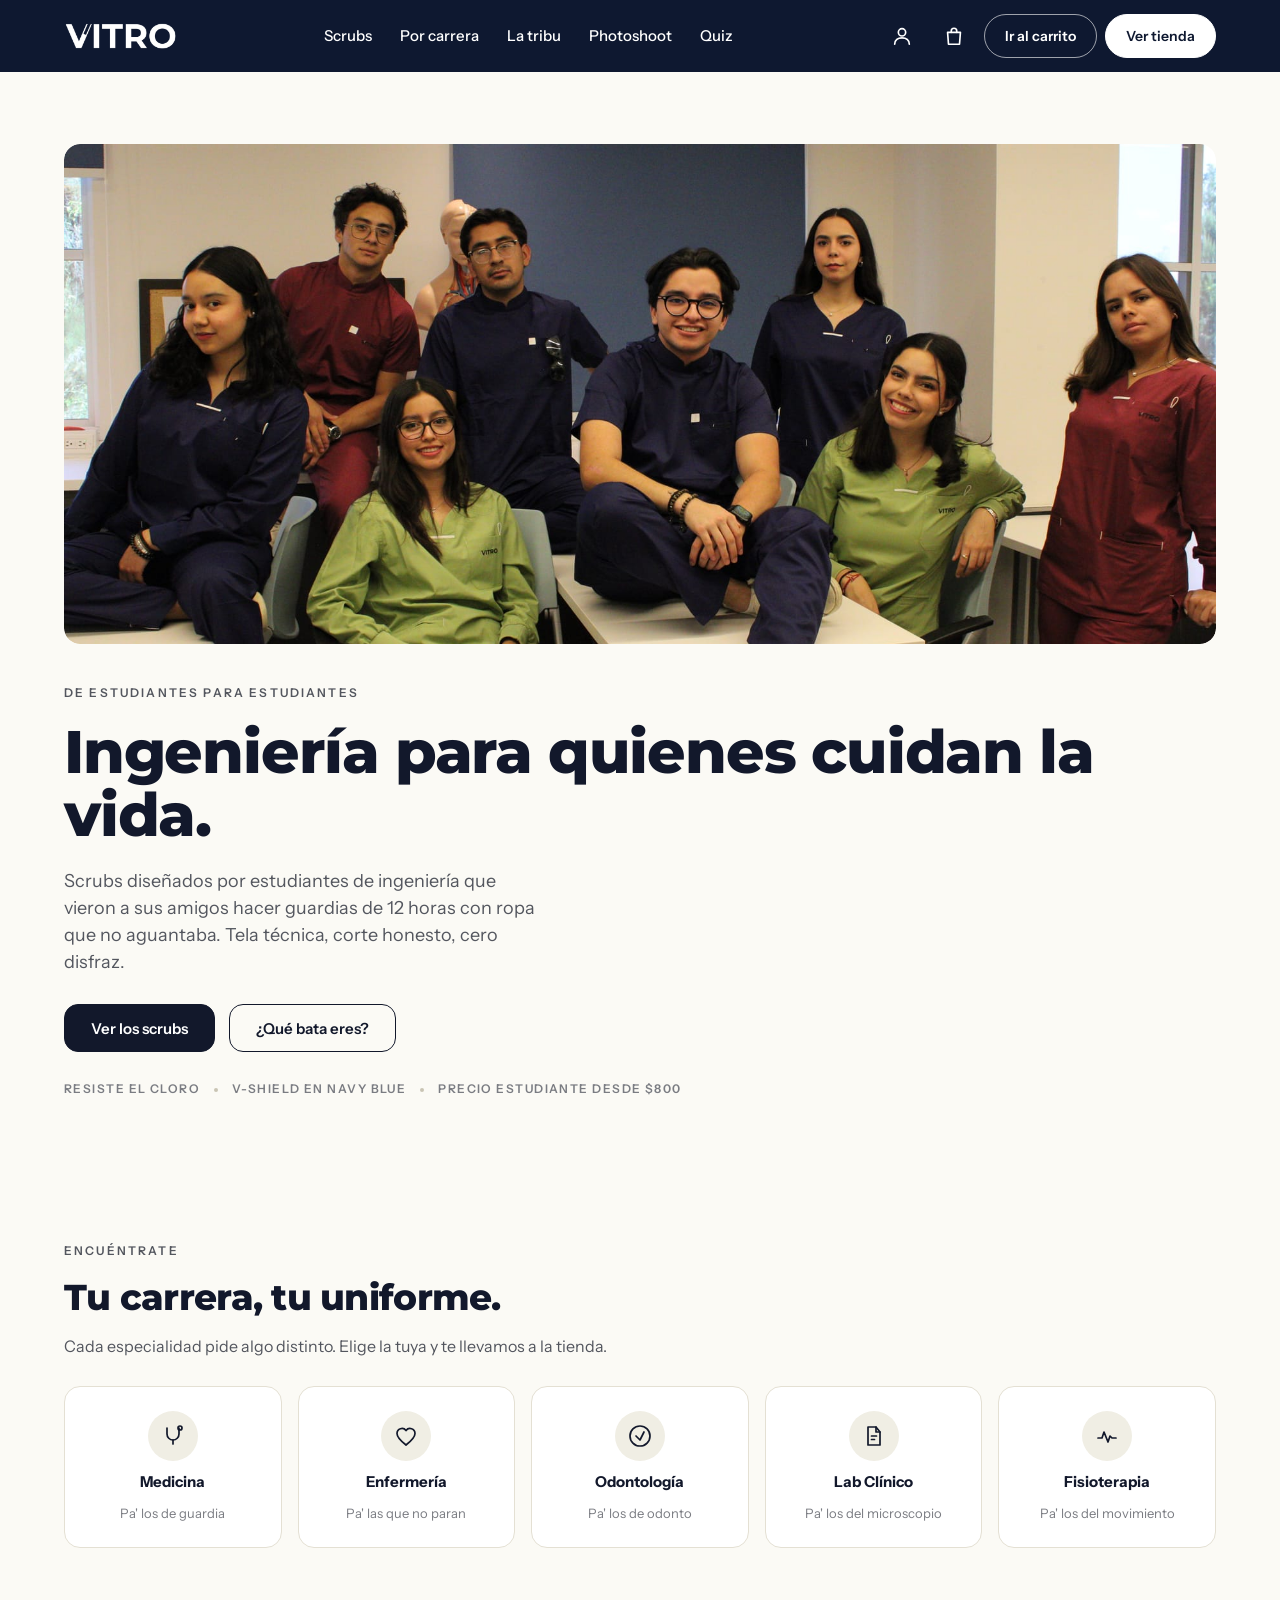
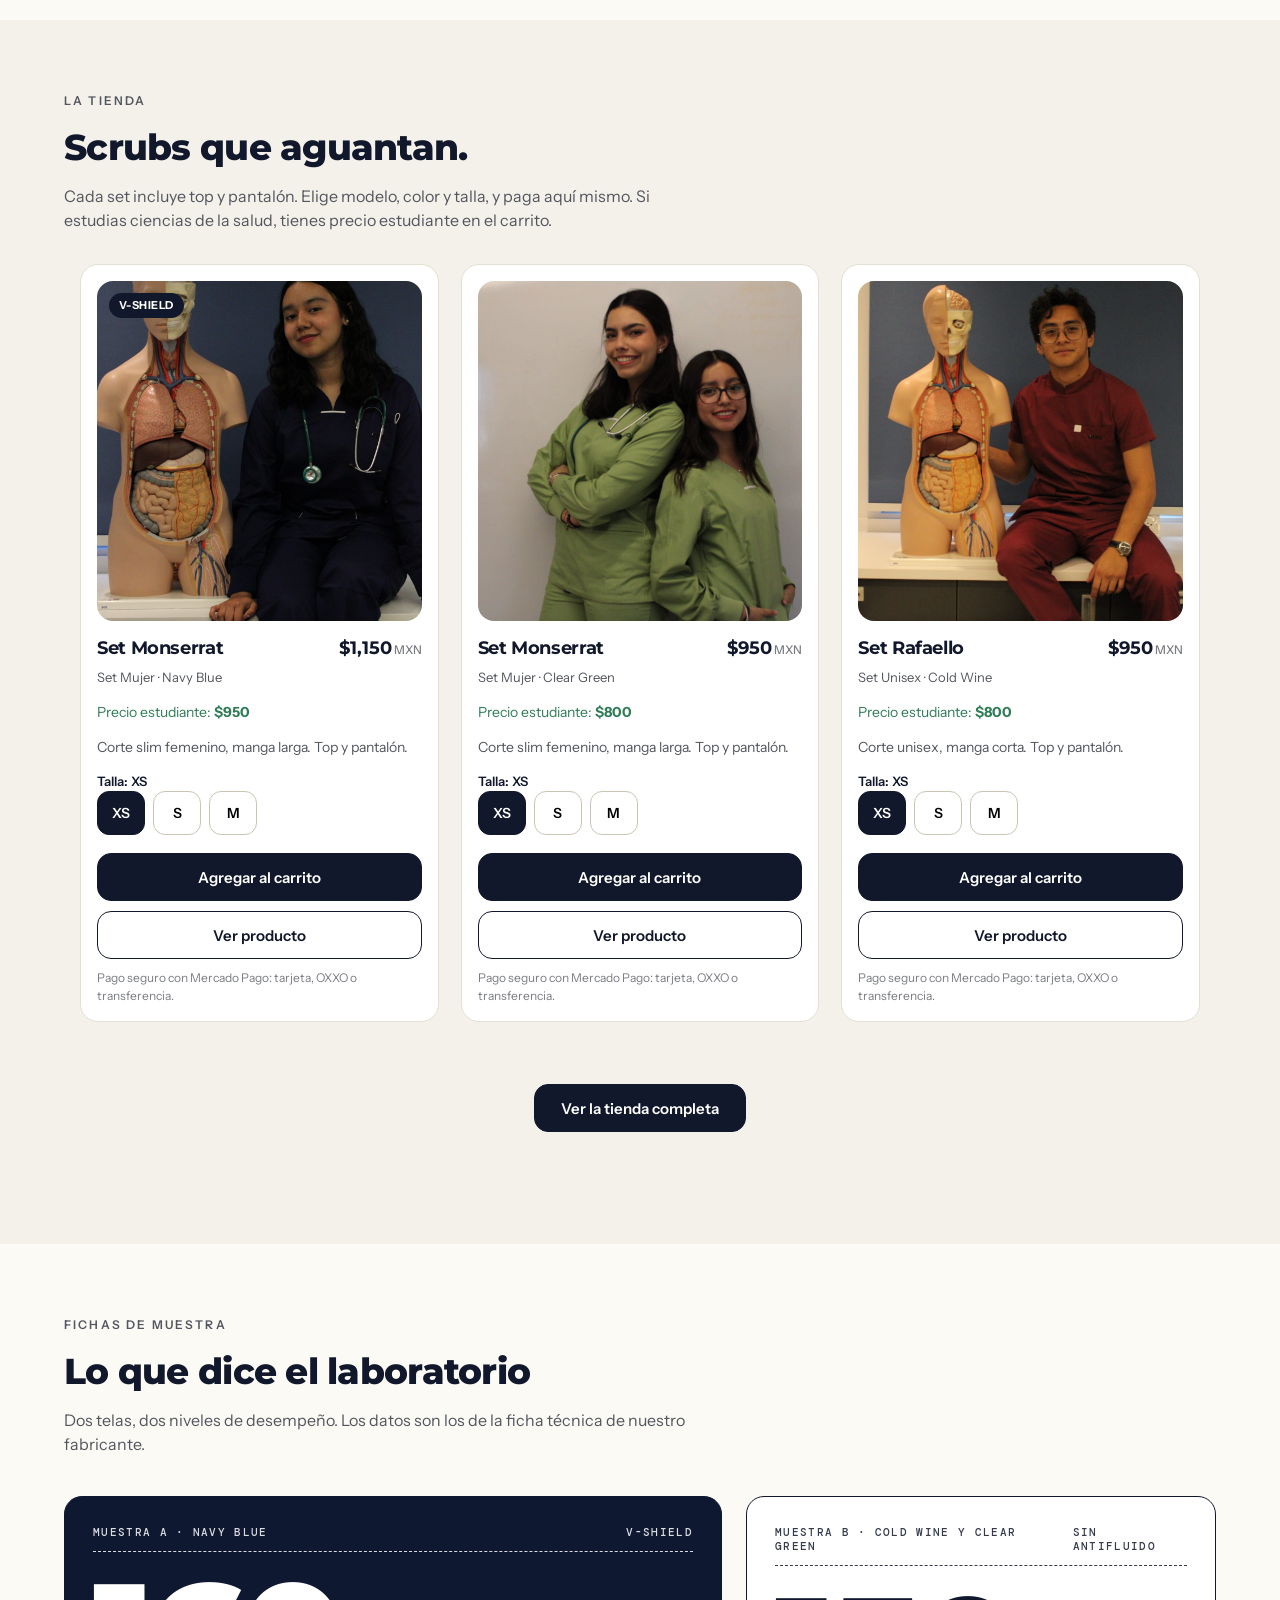
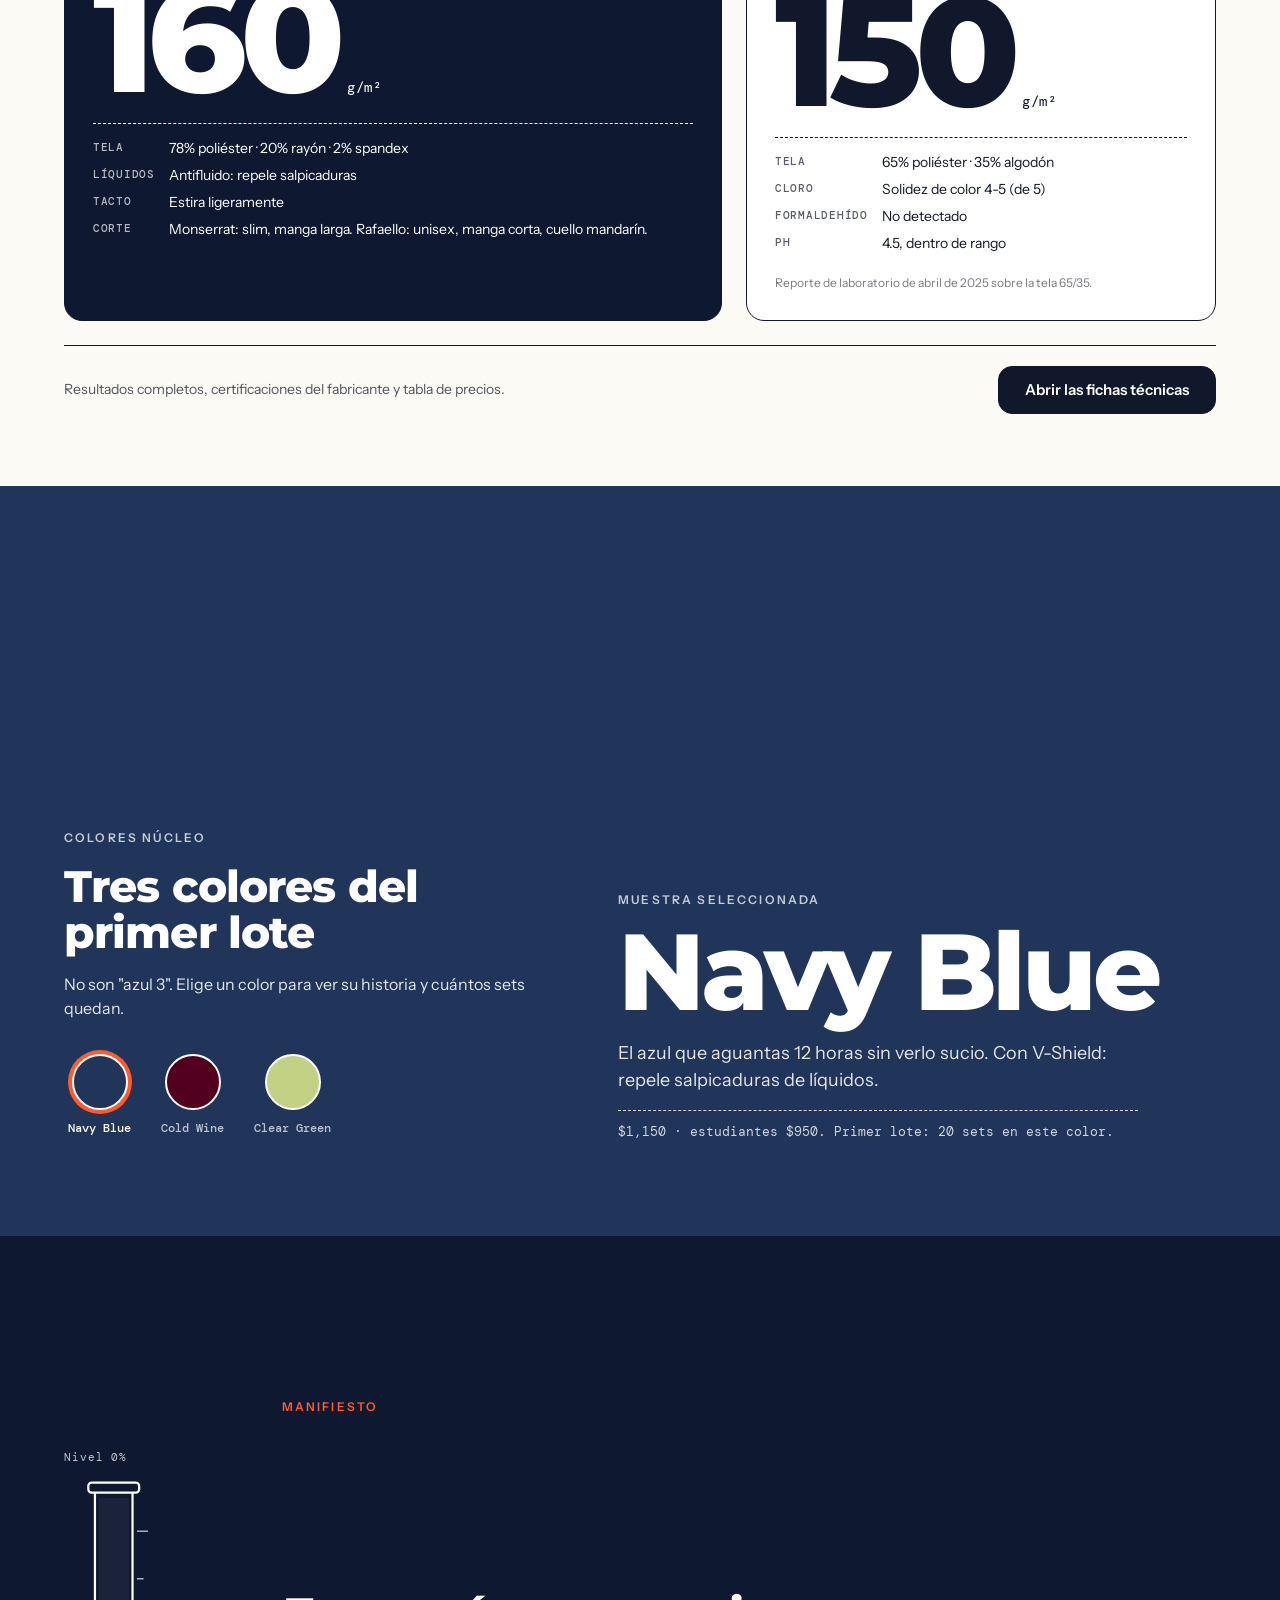
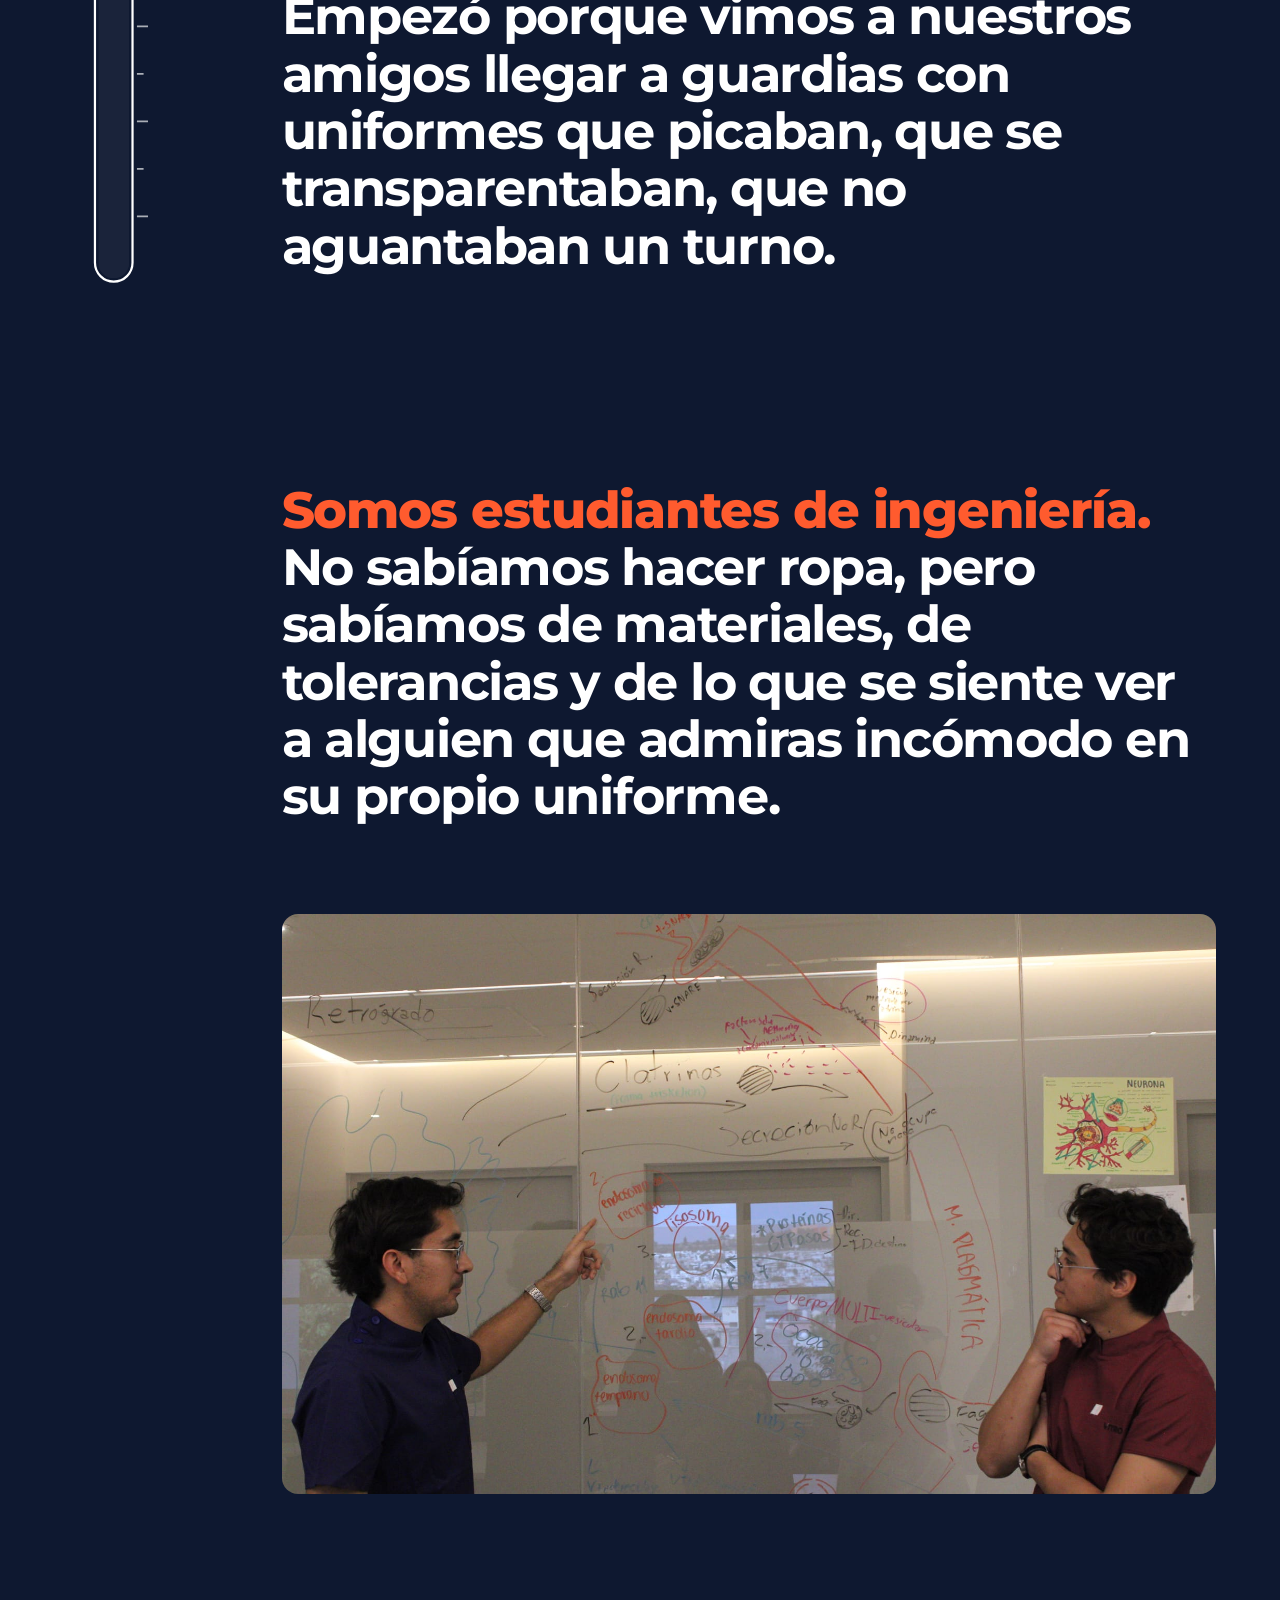
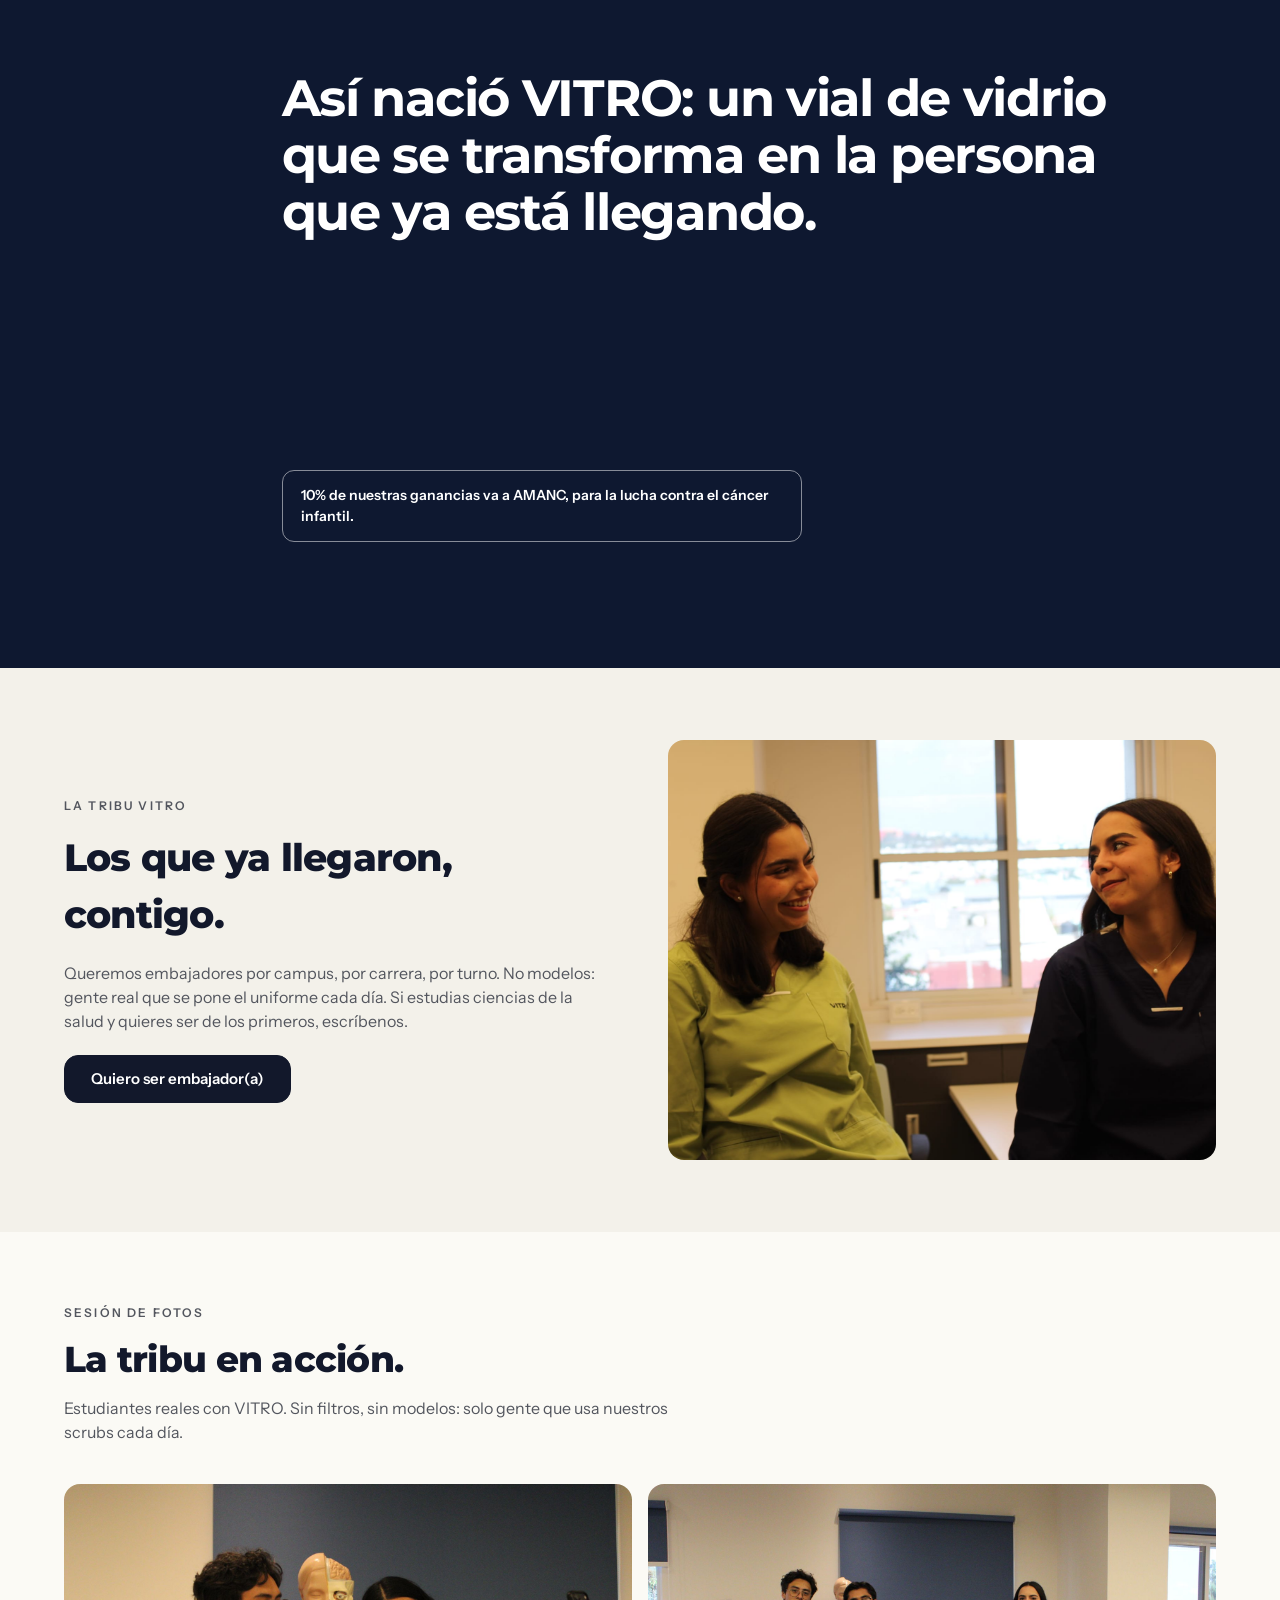
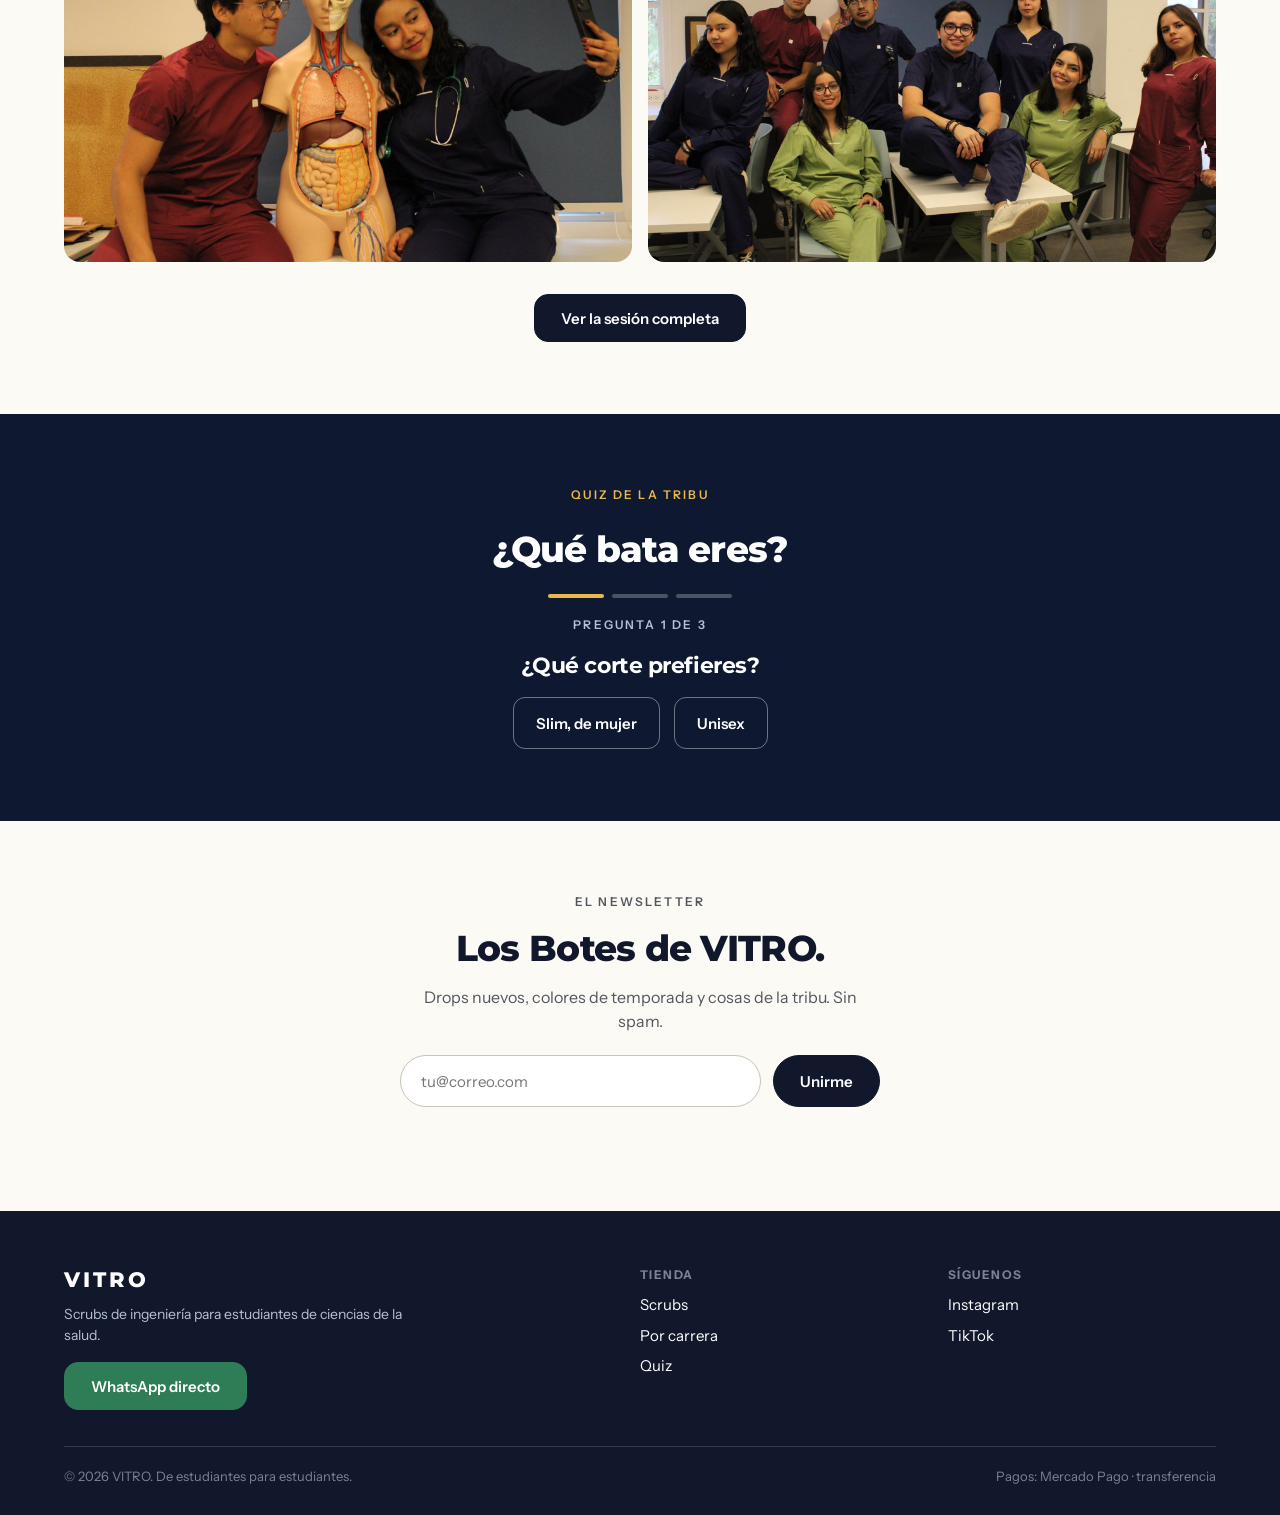
==== commit 24118235: "Nombre del modelo: Monserrat (sin t) Co-Authored-By: Claude Fable 5.2 <noreply@anthropic.com>" ====
--- a/public/index.html
+++ b/public/index.html
@@ -370,7 +370,7 @@
           <dt>Tela</dt><dd>78% poliéster · 20% rayón · 2% spandex</dd>
           <dt>Líquidos</dt><dd>Antifluido: repele salpicaduras</dd>
           <dt>Tacto</dt><dd>Estira ligeramente</dd>
-          <dt>Corte</dt><dd><span data-model="mujer">Montserrat</span>: slim, manga larga. <span data-model="unisex">Rafaello</span>: unisex, manga corta, cuello mandarín.</dd>
+          <dt>Corte</dt><dd><span data-model="mujer">Monserrat</span>: slim, manga larga. <span data-model="unisex">Rafaello</span>: unisex, manga corta, cuello mandarín.</dd>
         </dl>
       </article>
       <article class="sheet">
